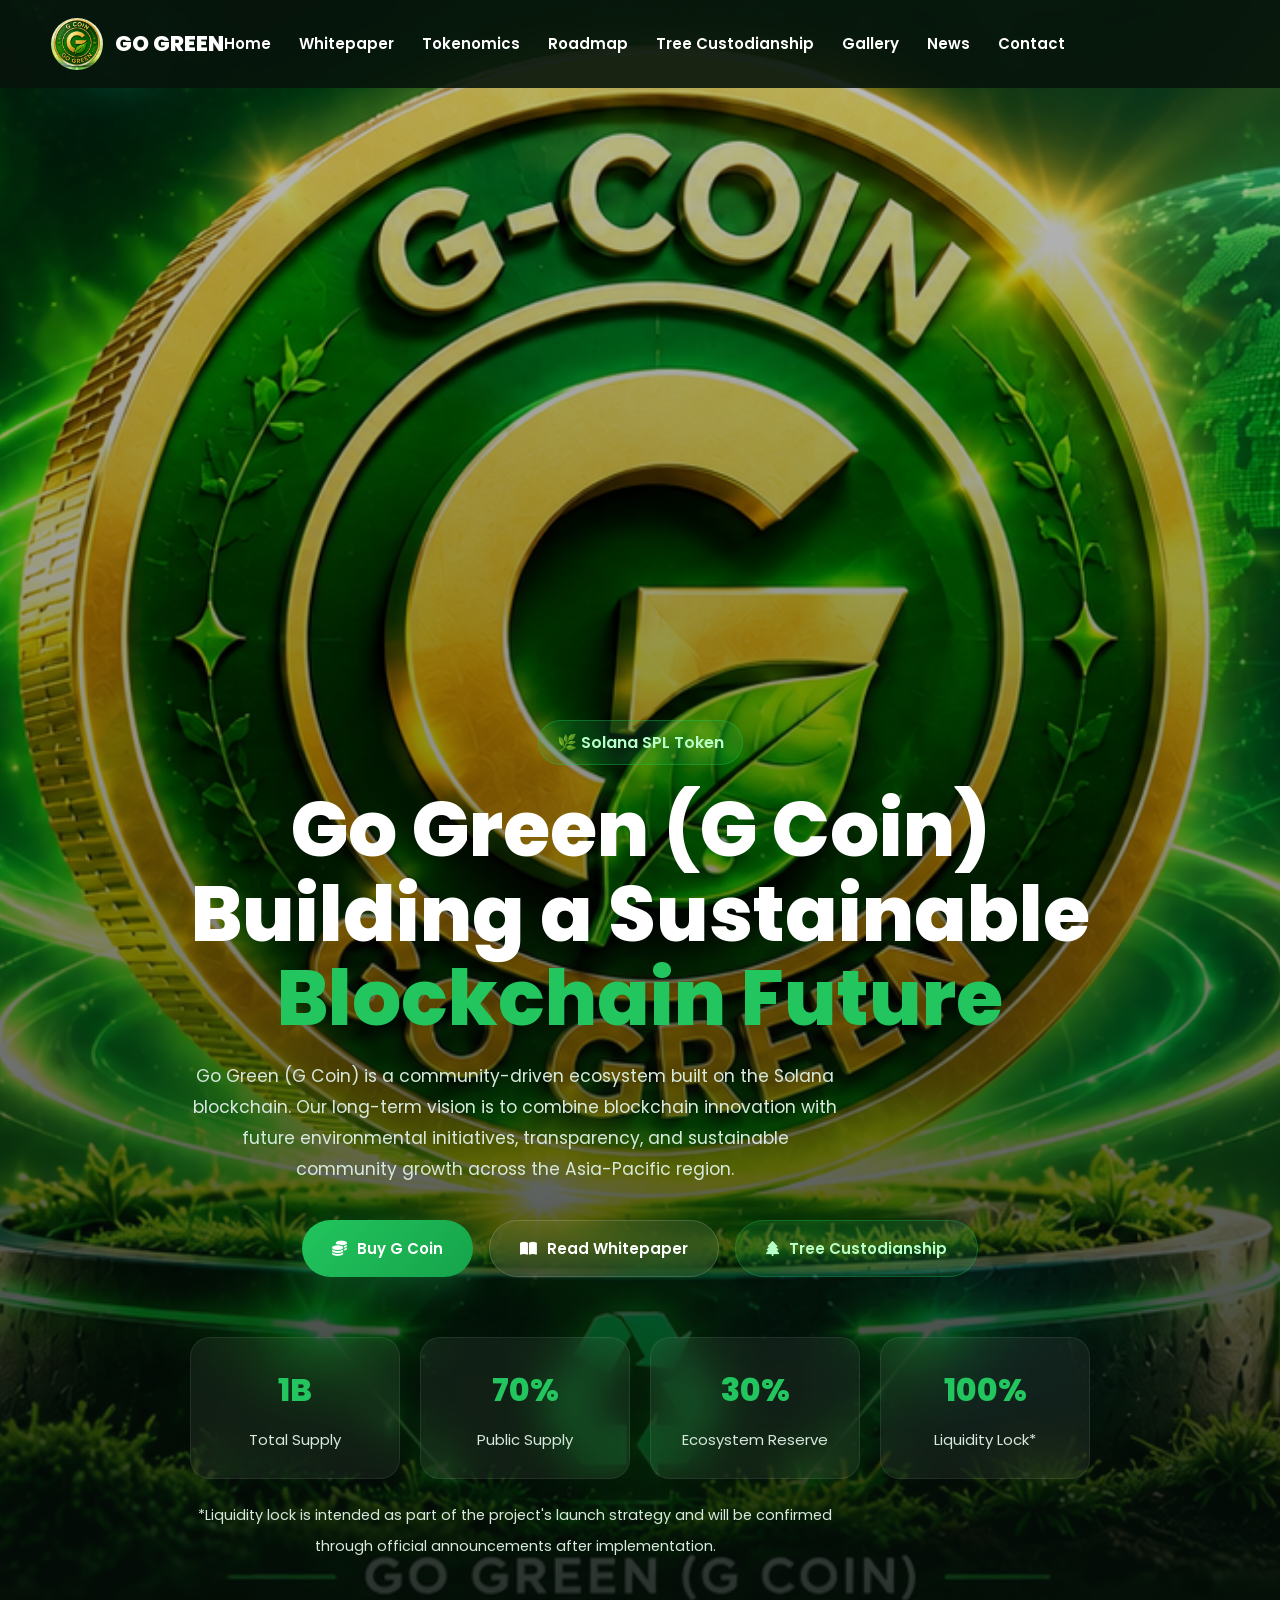
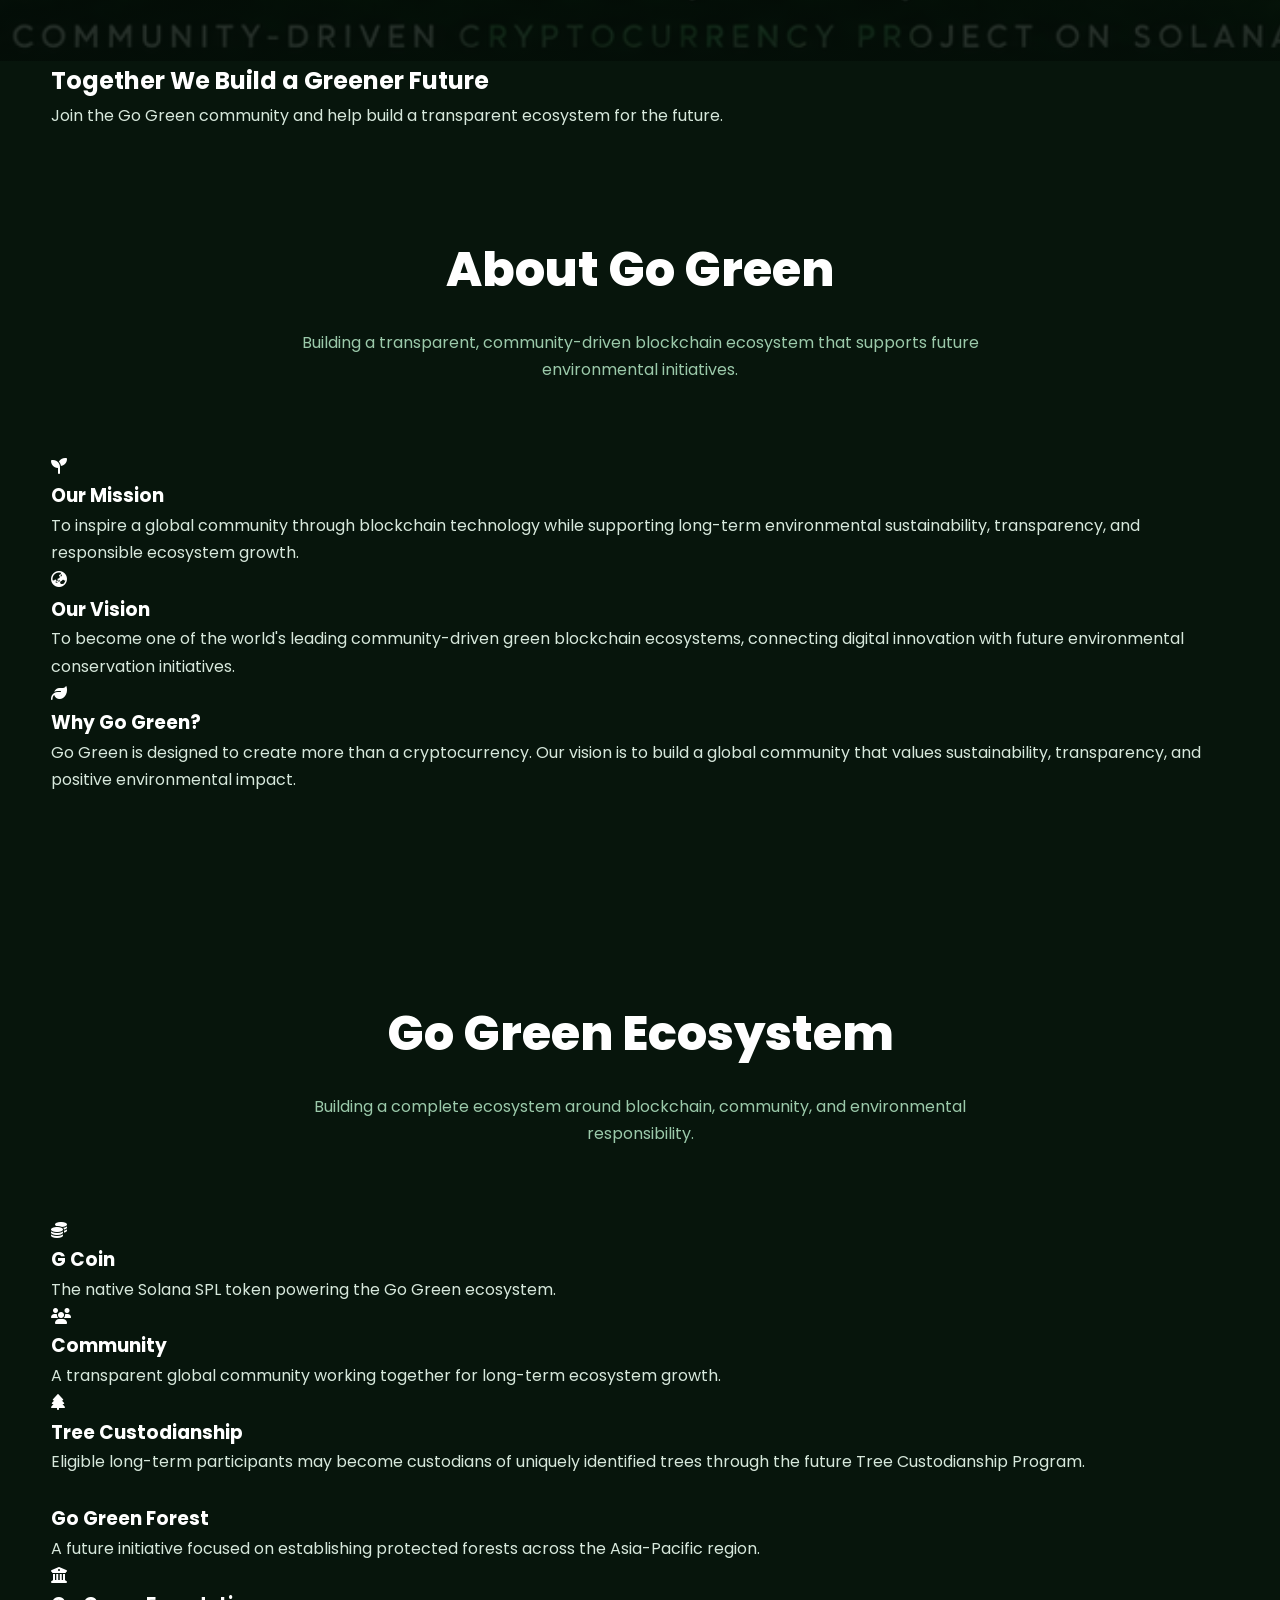
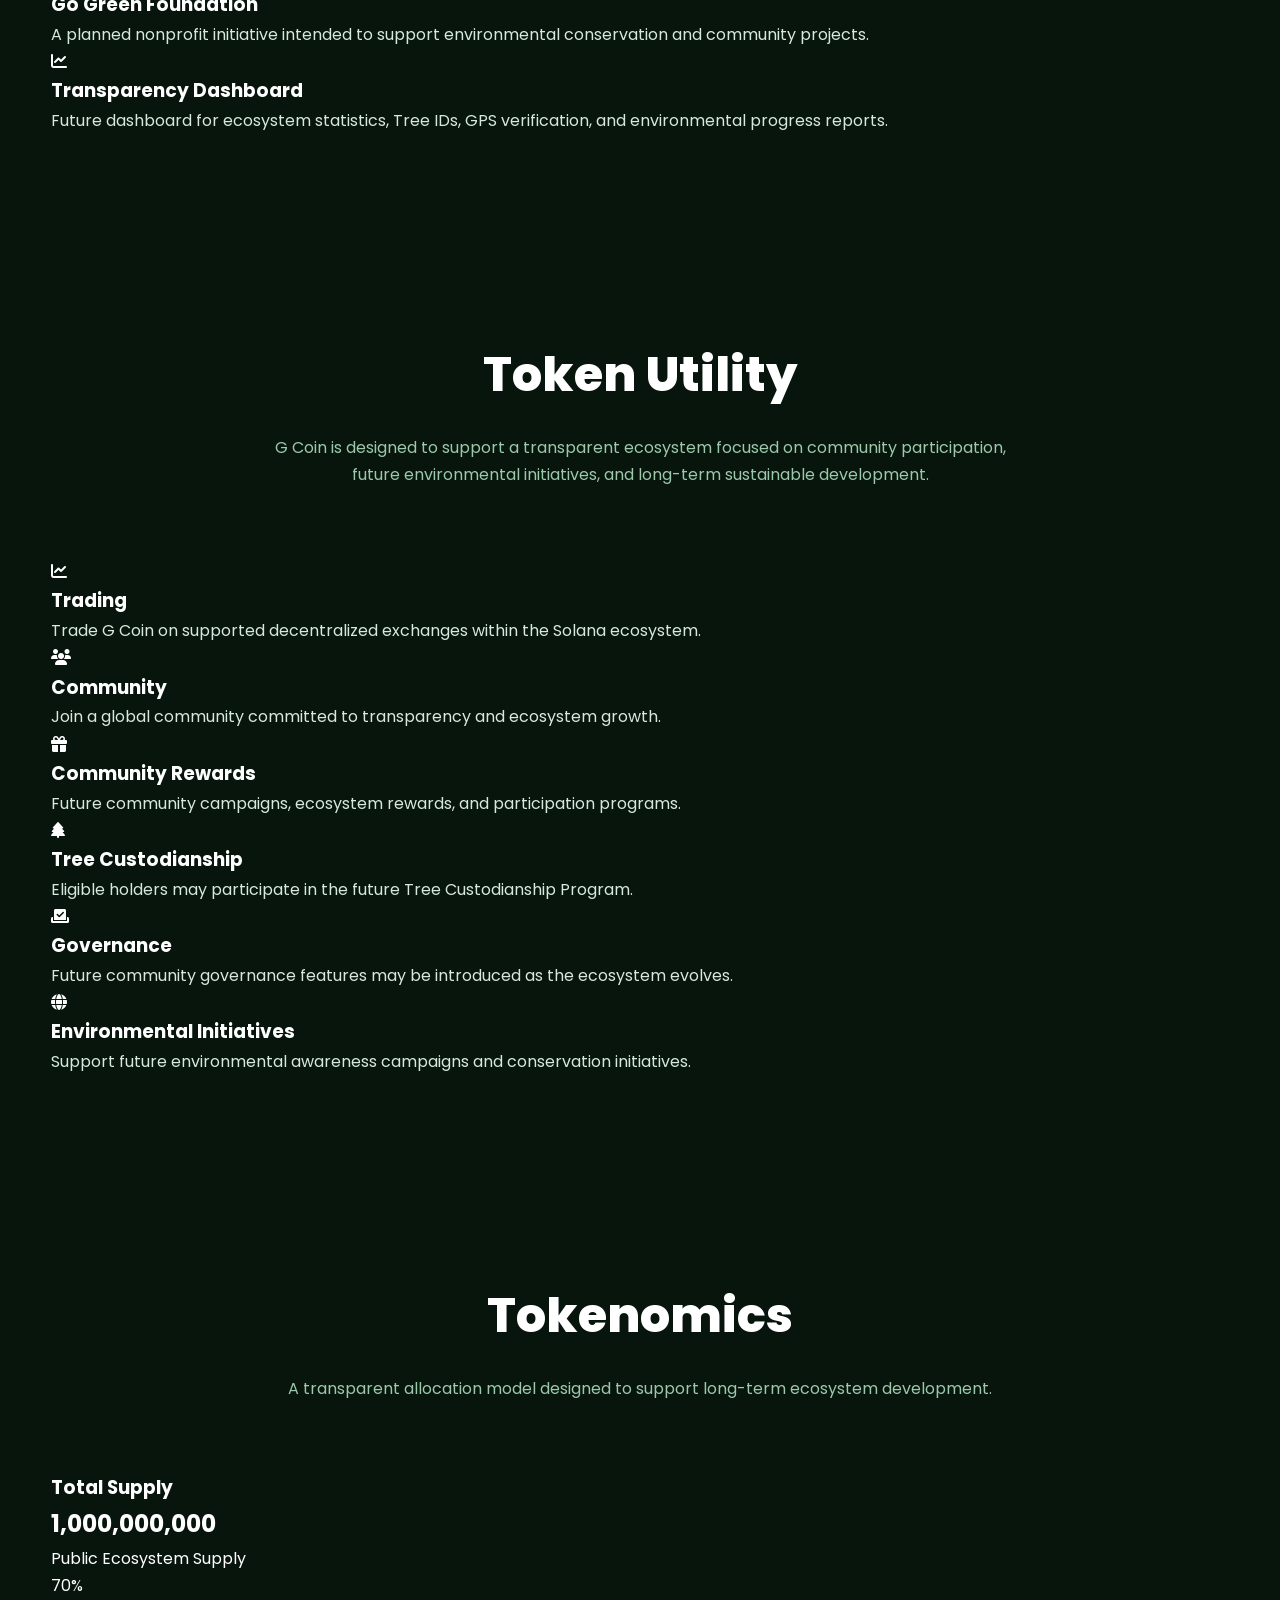
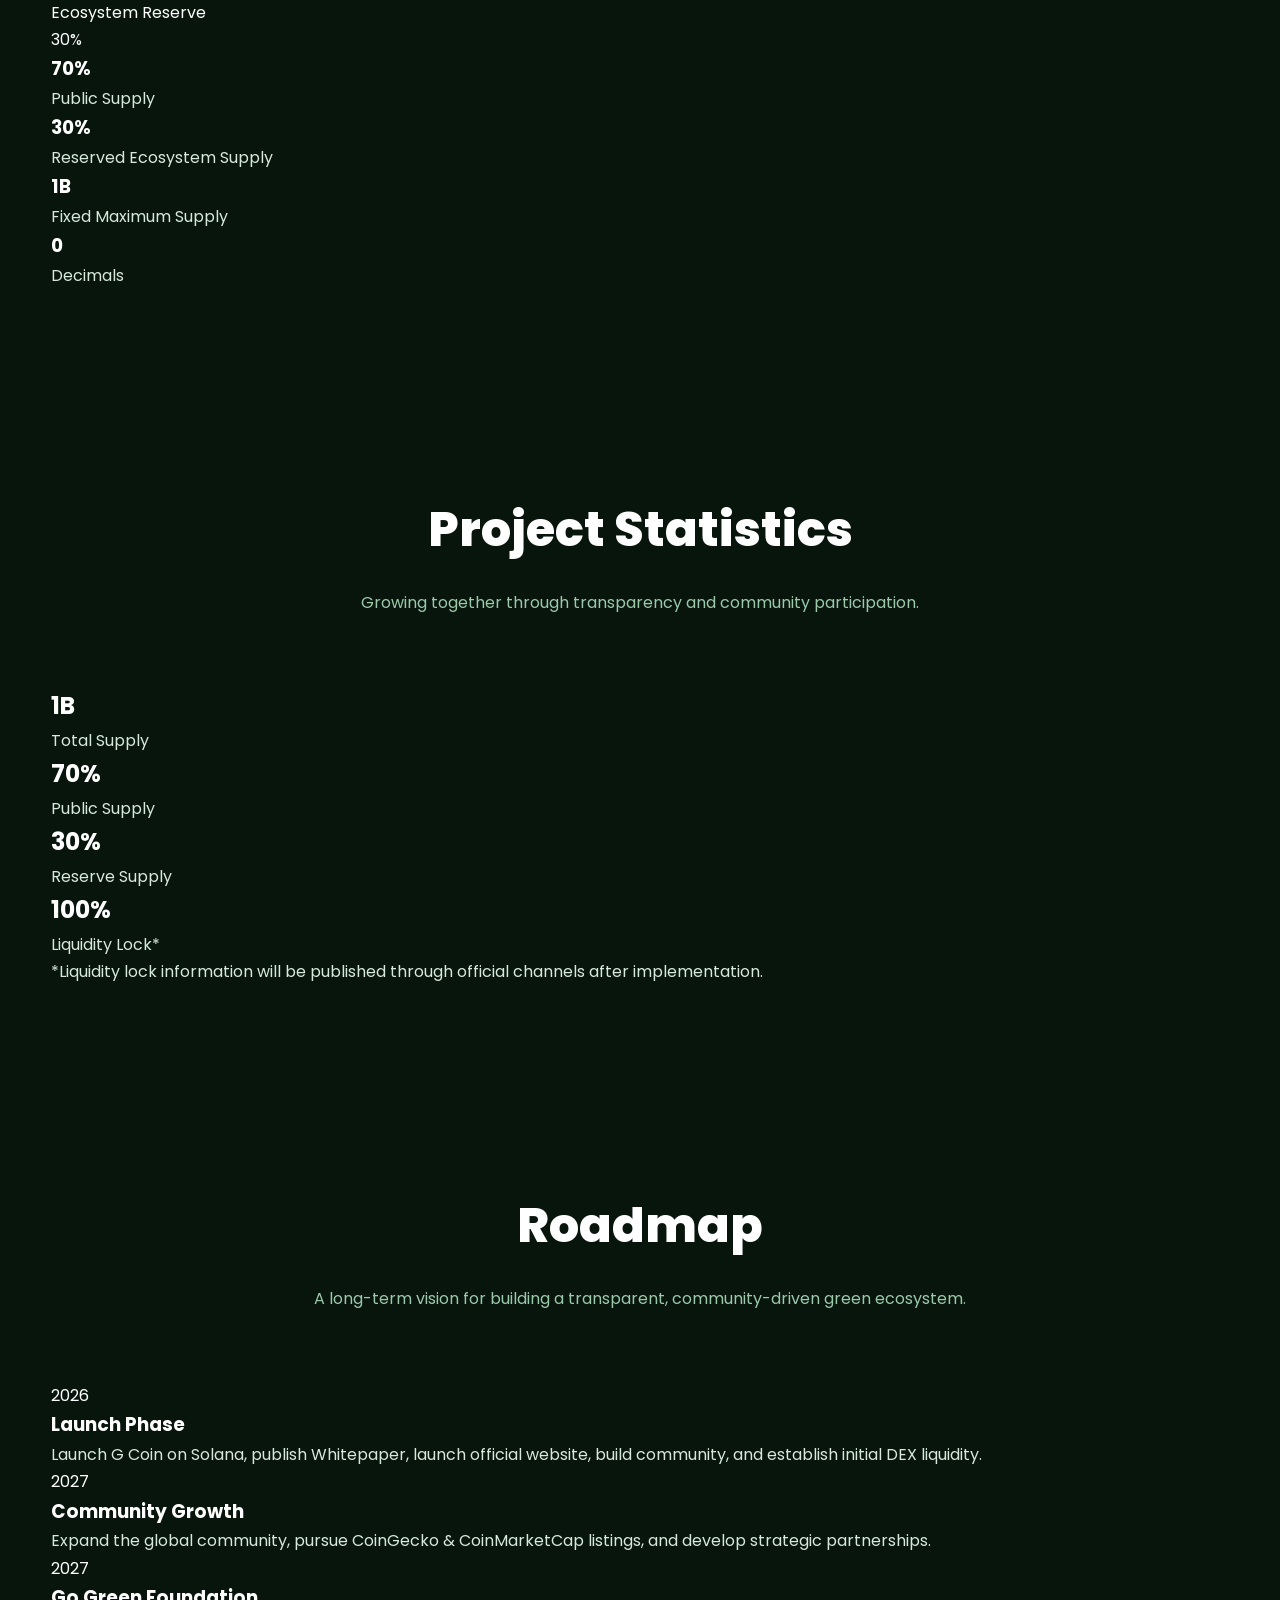
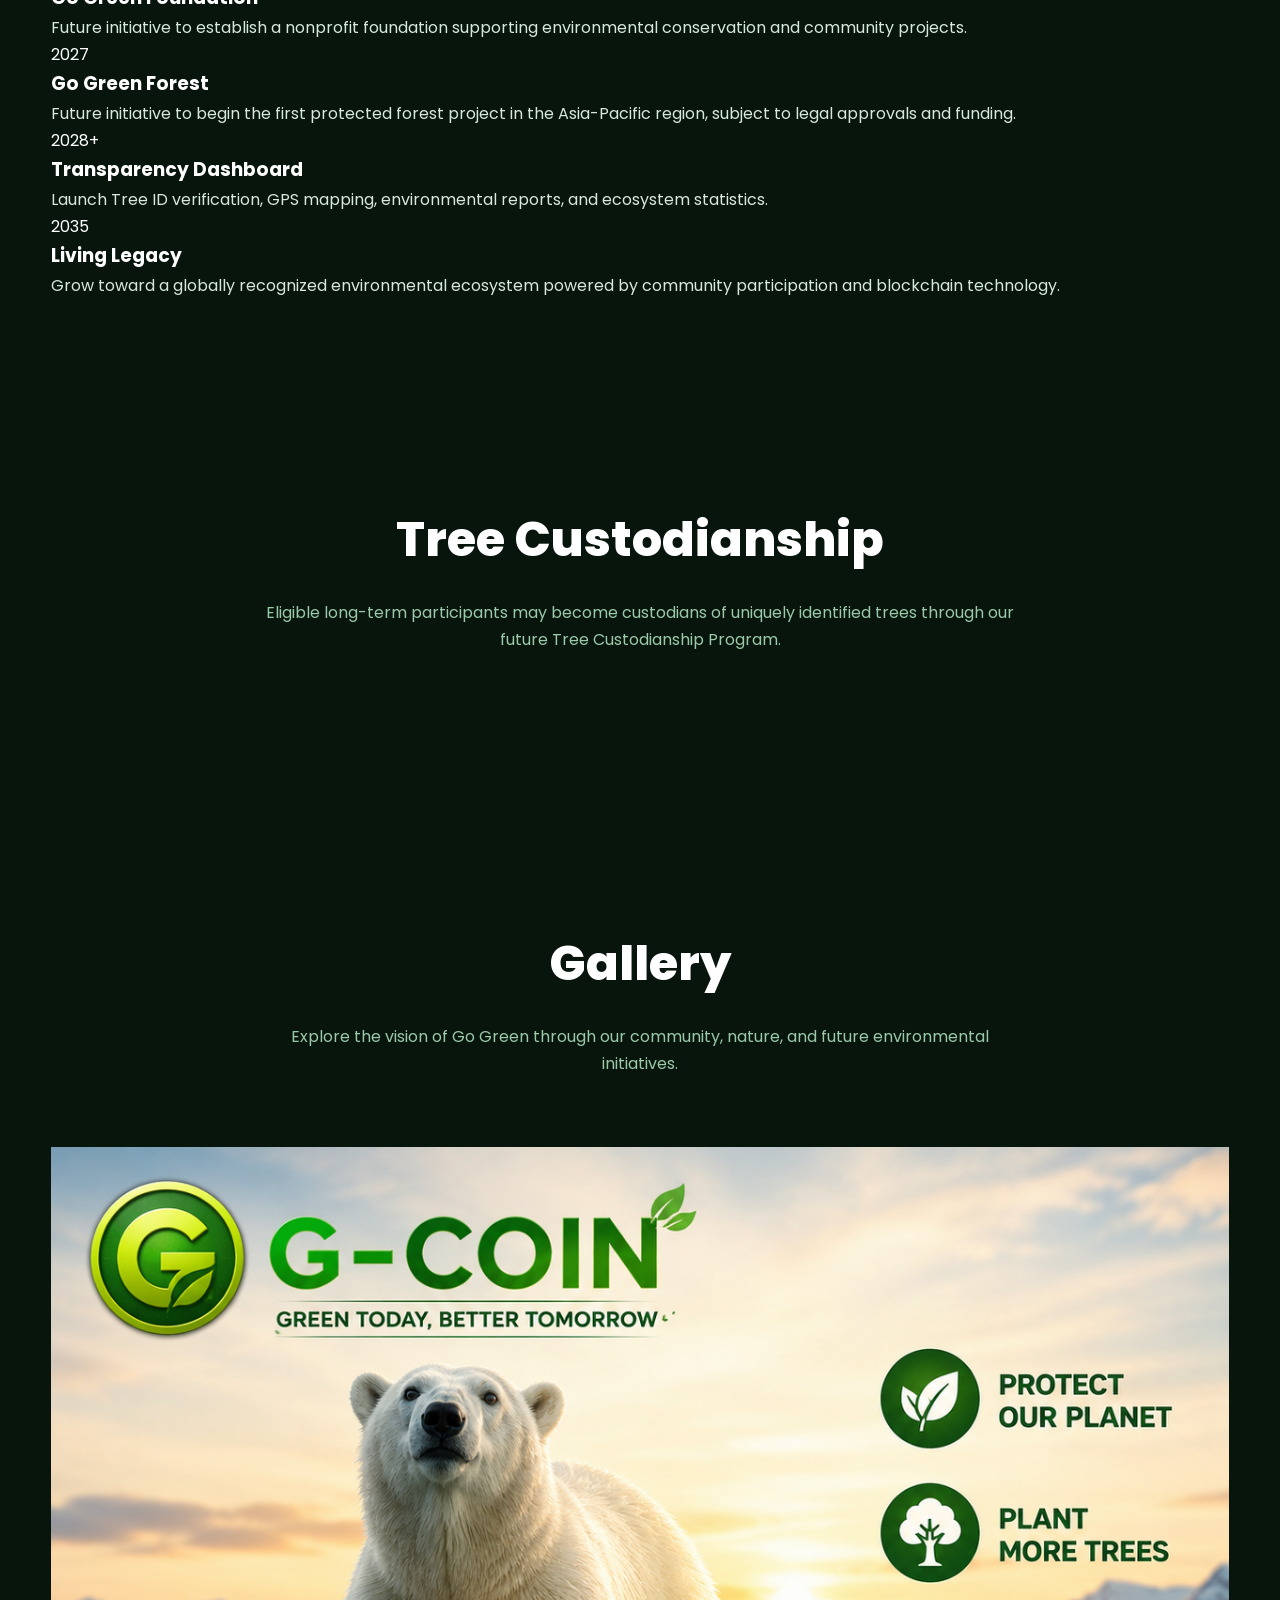
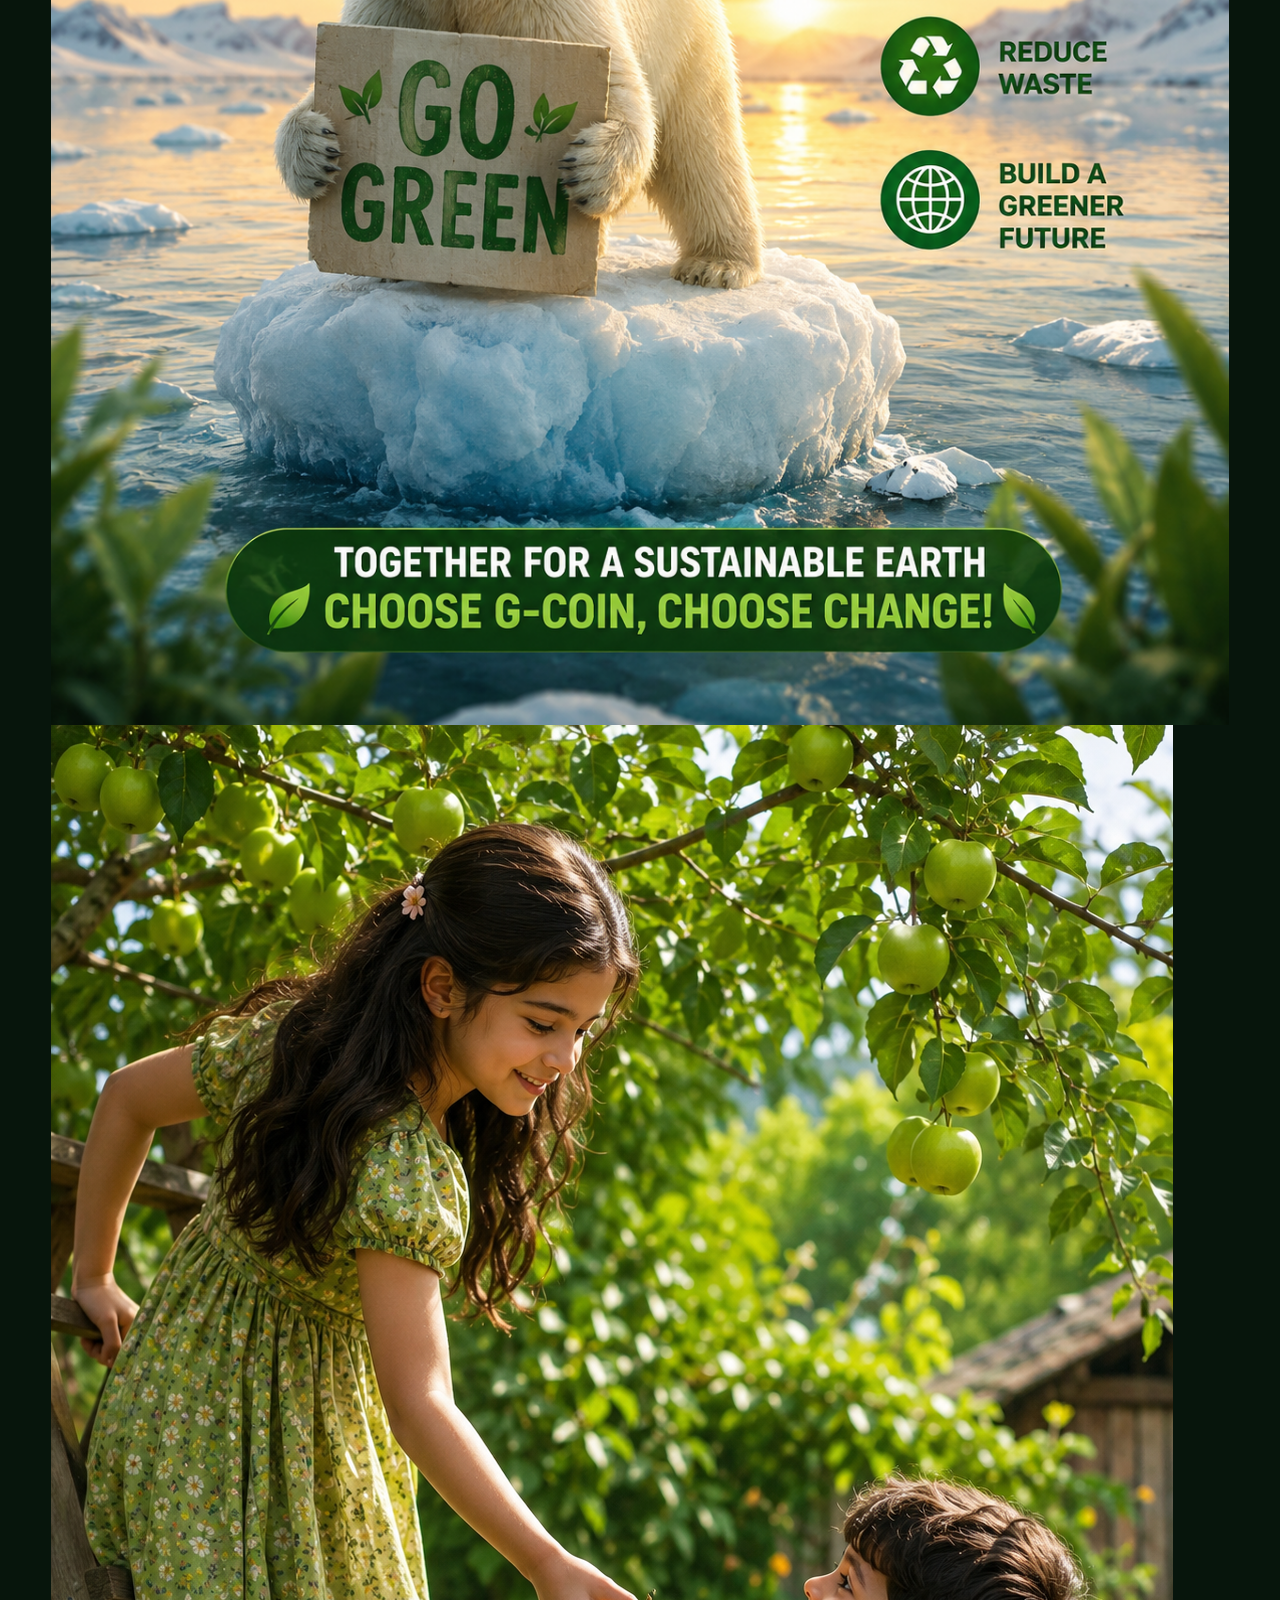
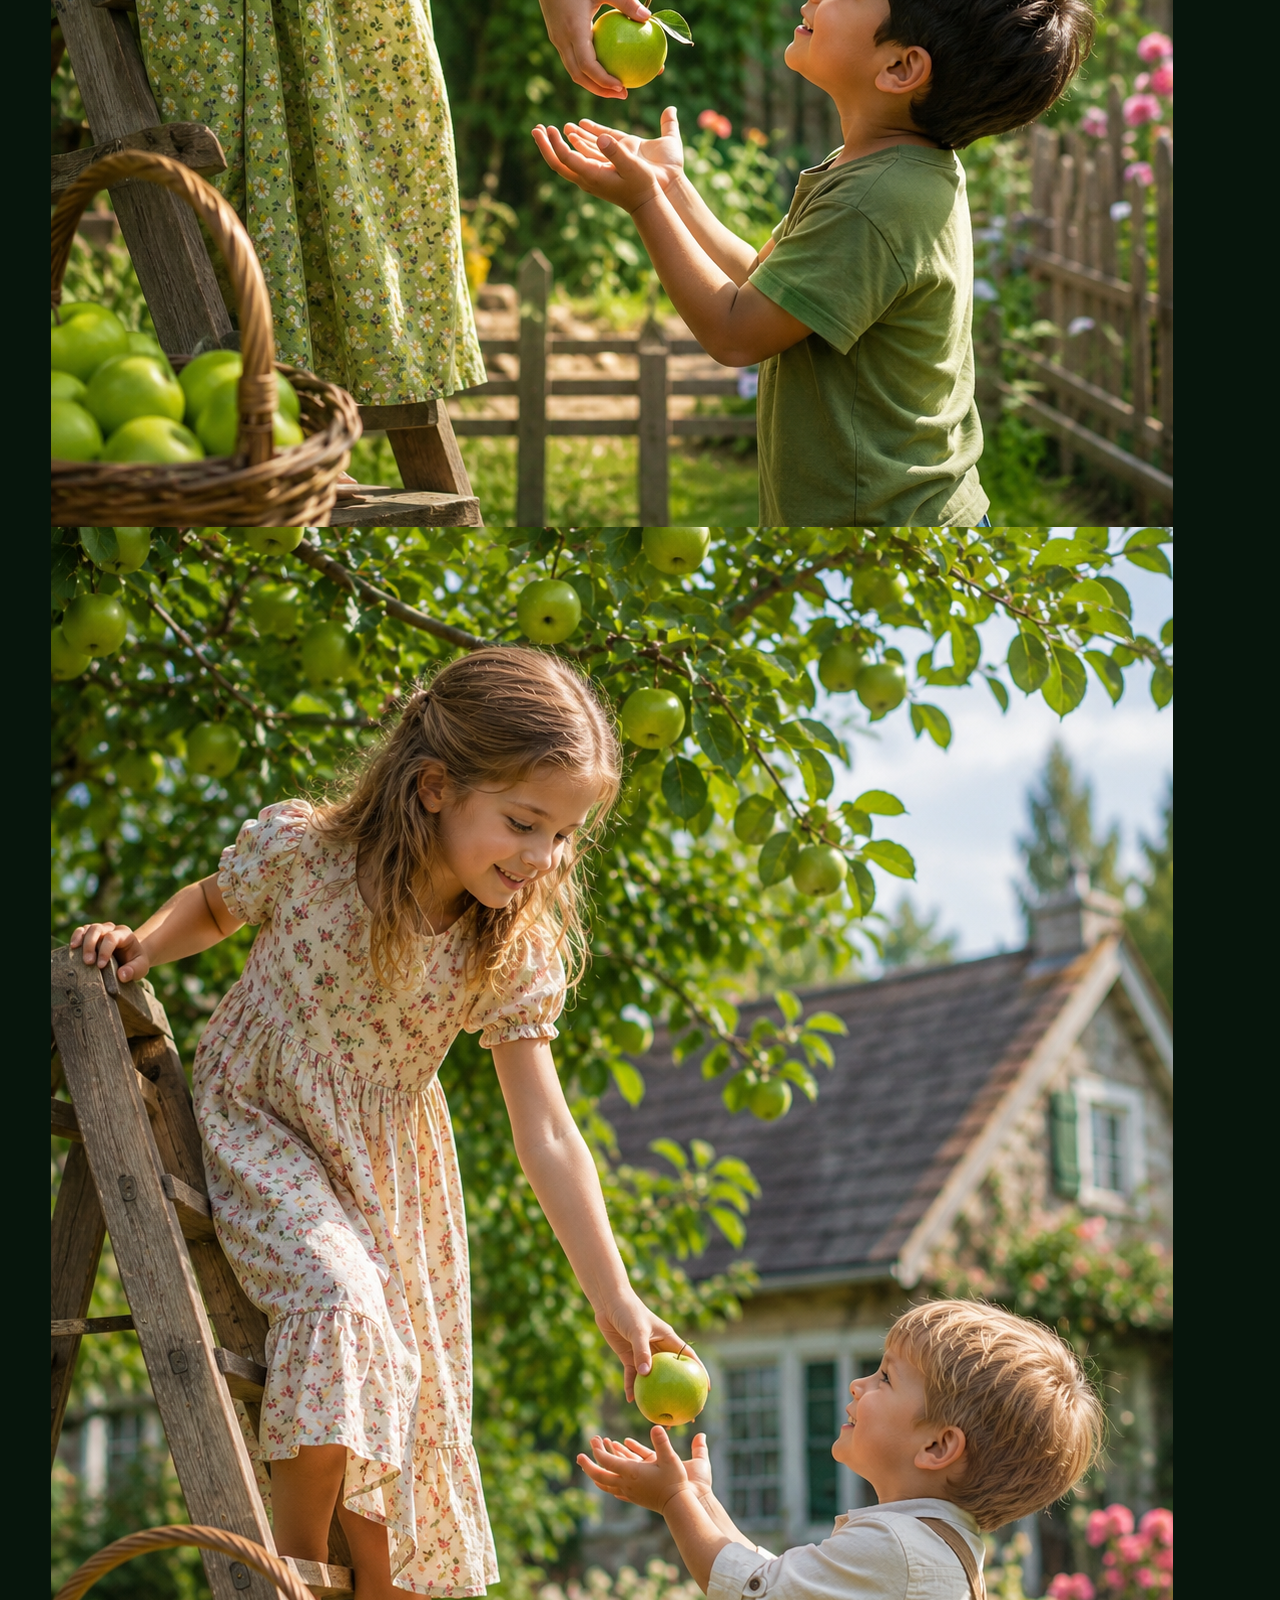
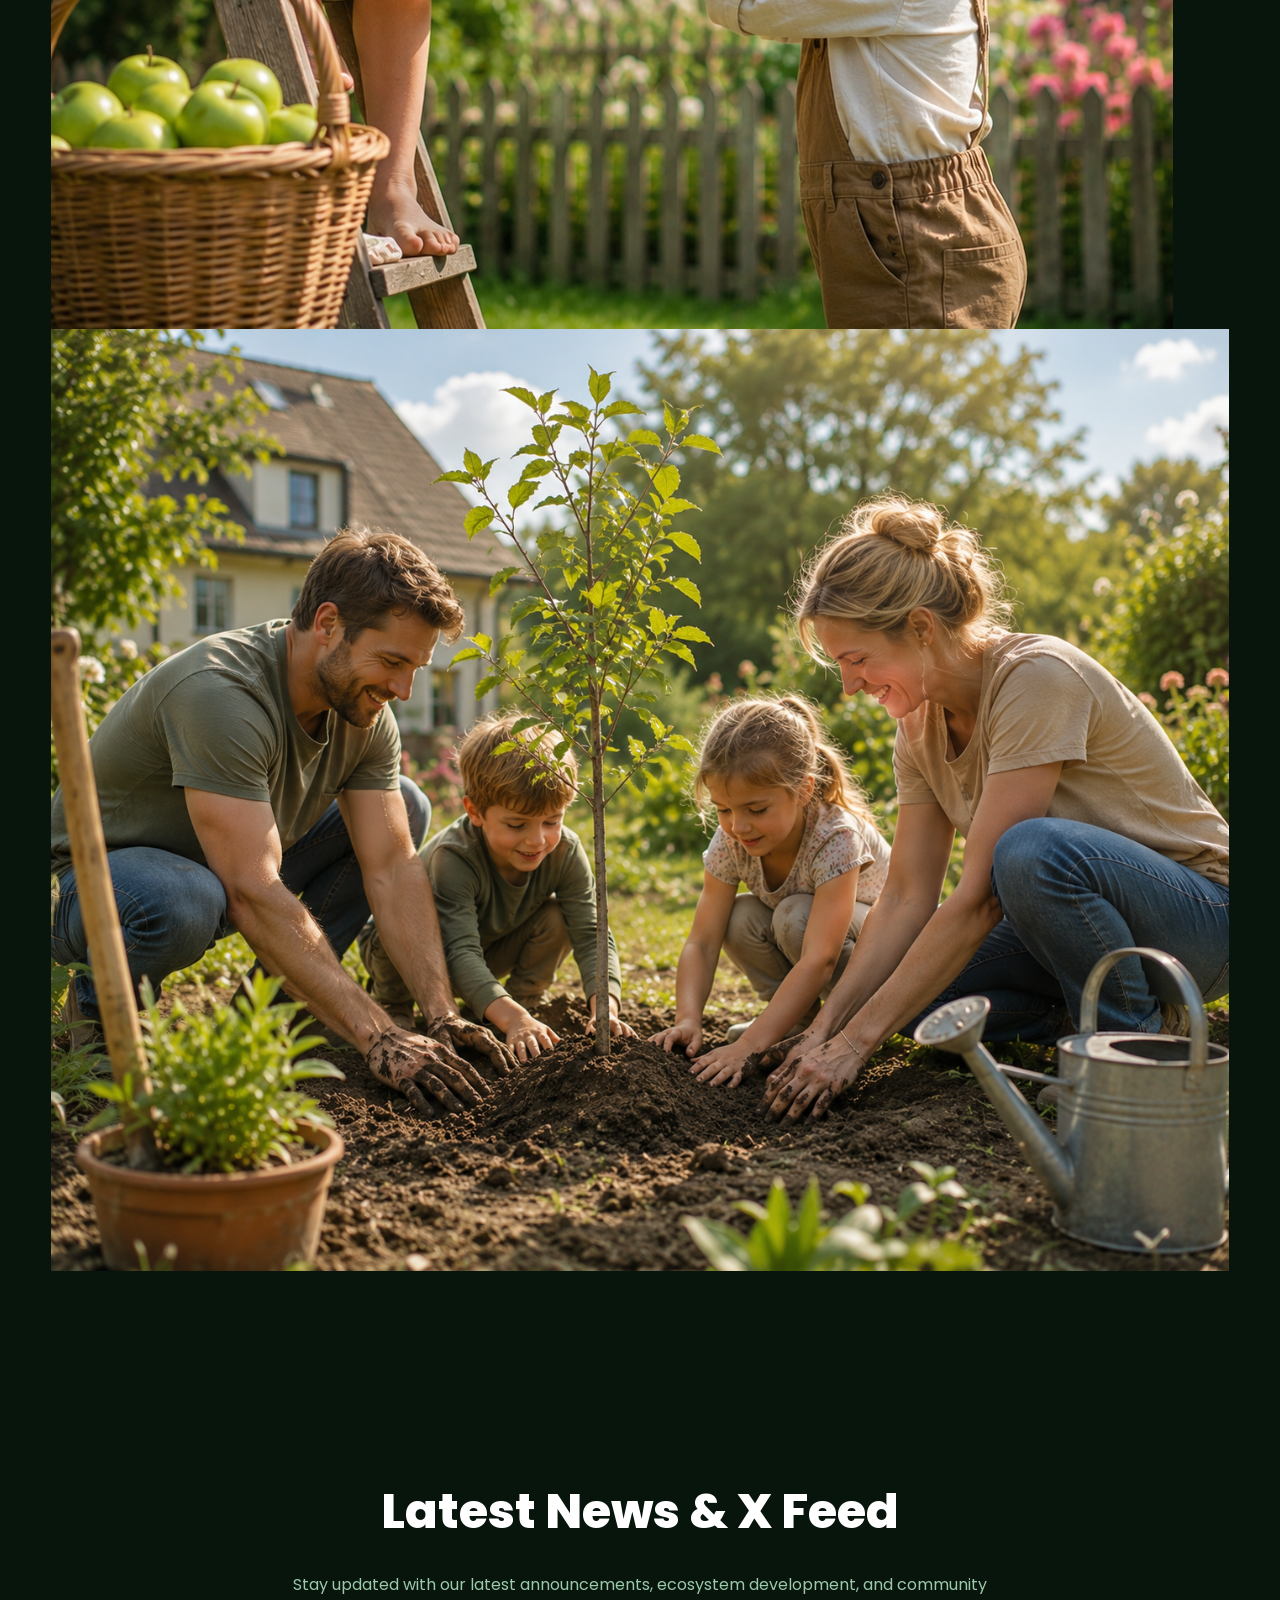
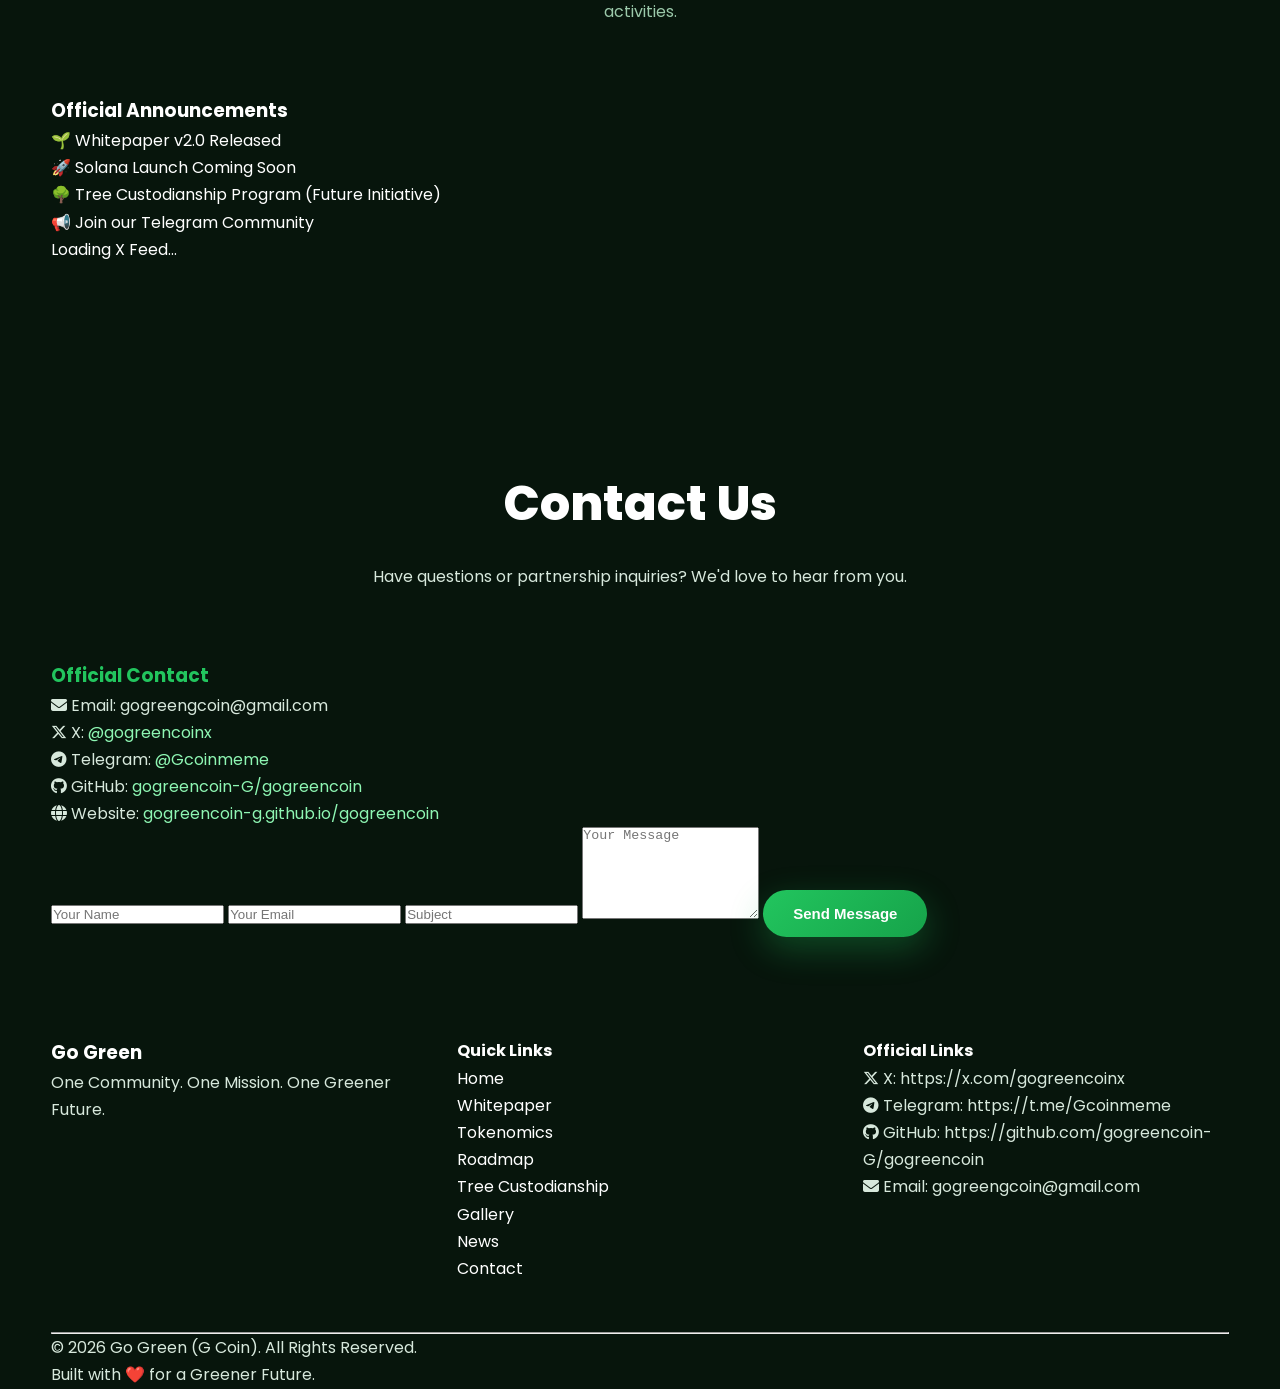
==== index.html @ a086b617 "Add hero section for Go Green community Added a new hero section promoting the Go Green community." ====
<!DOCTYPE html>
<html lang="en">

<head>

<meta charset="UTF-8">
<meta name="viewport" content="width=device-width, initial-scale=1.0">

<title>Go Green (G Coin) | One Community. One Mission. One Greener Future.</title>

<meta name="description" content="Go Green (G Coin) is a community-driven Solana ecosystem combining blockchain innovation with future environmental initiatives across the Asia-Pacific region.">

<meta name="keywords" content="Go Green,G Coin,Solana,SPL Token,Crypto,Meme Coin,Green Coin,Tree Custodianship,Blockchain,Environment">

<meta name="author" content="Go Green Team">

<meta property="og:title" content="Go Green (G Coin)">
<meta property="og:description" content="One Community. One Mission. One Greener Future.">
<meta property="og:type" content="website">

<link rel="stylesheet" href="style.css">

<link rel="preconnect" href="https://fonts.googleapis.com">

<link rel="preconnect" href="https://fonts.gstatic.com" crossorigin>

<link href="https://fonts.googleapis.com/css2?family=Poppins:wght@300;400;500;600;700;800&display=swap" rel="stylesheet">

<link rel="stylesheet"
href="https://cdnjs.cloudflare.com/ajax/libs/font-awesome/6.5.2/css/all.min.css">

</head>

<body>

<header>

<div class="container">

<nav>

<div class="logo">

<img src="logo-1.png" alt="Go Green Logo">

<span>GO GREEN</span>

</div>

<ul class="nav-links">

<li><a href="#home">Home</a></li>

<li><a href="whitepaper.html">Whitepaper</a></li>

<li><a href="#tokenomics">Tokenomics</a></li>

<li><a href="#roadmap">Roadmap</a></li>

<li><a href="#tree">Tree Custodianship</a></li>

<li><a href="#gallery">Gallery</a></li>

<li><a href="#news">News</a></li>



<li><a href="#contact">Contact</a></li>

</ul>

<div class="menu-btn">

<i class="fas fa-bars"></i>

</div>

</nav>

</div>
 

</header>
<!-- HERO SECTION START -->

<section class="hero" id="home">
<div class="hero-banner">
 <img src="banner.jpg.png" alt="Go Green Banner">   
</div>
<div class="hero-content">

<div class="hero-text">

<span class="badge">
🌿 Solana SPL Token
</span>

<h1>
Go Green (G Coin)<br>
Building a Sustainable<br>
<span>Blockchain Future</span>
</h1>

<p>

Go Green (G Coin) is a community-driven ecosystem built on the Solana blockchain.

Our long-term vision is to combine blockchain innovation with future environmental initiatives, transparency, and sustainable community growth across the Asia-Pacific region.

</p>

<div class="hero-buttons">

<a href="#" class="btn btn-primary">

<i class="fas fa-coins"></i>

Buy G Coin

</a>

<a href="whitepaper.html" class="btn btn-secondary">

<i class="fas fa-book-open"></i>

Read Whitepaper

</a>

<a href="#tree" class="btn btn-tree">

<i class="fas fa-tree"></i>

Tree Custodianship

</a>

</div>

<div class="hero-stats">

<div class="stat-box">

<h3>1B</h3>

<p>Total Supply</p>

</div>

<div class="stat-box">

<h3>70%</h3>

<p>Public Supply</p>

</div>

<div class="stat-box">

<h3>30%</h3>

<p>Ecosystem Reserve</p>

</div>

<div class="stat-box">

<h3>100%</h3>

<p>Liquidity Lock*</p>

</div>

</div>

<p class="hero-note">

<small>

*Liquidity lock is intended as part of the project's launch strategy and will be confirmed through official announcements after implementation.

</small>

</p>

</div>



</div>

</section>
<section class="hero-bottom">

    <div class="container">

        <h2>Together We Build a Greener Future</h2>

        <p>
            Join the Go Green community and help build a transparent ecosystem for the future.
        </p>

    </div>

</section>
<!-- HERO SECTION END -->
 <!-- ========================= -->
<!-- ABOUT GO GREEN SECTION -->
<!-- ========================= -->

<section class="about section" id="about">

<div class="container">

<div class="section-title">

<h2>About Go Green</h2>

<p>
Building a transparent, community-driven blockchain ecosystem that supports future environmental initiatives.
</p>

</div>

<div class="about-grid">

<div class="about-card">

<div class="icon">
<i class="fas fa-seedling"></i>
</div>

<h3>Our Mission</h3>

<p>

To inspire a global community through blockchain technology while supporting long-term environmental sustainability, transparency, and responsible ecosystem growth.

</p>

</div>

<div class="about-card">

<div class="icon">
<i class="fas fa-earth-asia"></i>
</div>

<h3>Our Vision</h3>

<p>

To become one of the world's leading community-driven green blockchain ecosystems, connecting digital innovation with future environmental conservation initiatives.

</p>

</div>

<div class="about-card">

<div class="icon">
<i class="fas fa-leaf"></i>
</div>

<h3>Why Go Green?</h3>

<p>

Go Green is designed to create more than a cryptocurrency. Our vision is to build a global community that values sustainability, transparency, and positive environmental impact.

</p>

</div>

</div>

</div>

</section>

<!-- ========================= -->
<!-- GO GREEN ECOSYSTEM -->
<!-- ========================= -->

<section class="ecosystem section">

<div class="container">

<div class="section-title">

<h2>Go Green Ecosystem</h2>

<p>

Building a complete ecosystem around blockchain, community, and environmental responsibility.

</p>

</div>

<div class="eco-grid">

<div class="eco-card">

<i class="fas fa-coins"></i>

<h3>G Coin</h3>

<p>

The native Solana SPL token powering the Go Green ecosystem.

</p>

</div>

<div class="eco-card">

<i class="fas fa-users"></i>

<h3>Community</h3>

<p>

A transparent global community working together for long-term ecosystem growth.

</p>

</div>

<div class="eco-card">

<i class="fas fa-tree"></i>

<h3>Tree Custodianship</h3>

<p>

Eligible long-term participants may become custodians of uniquely identified trees through the future Tree Custodianship Program.

</p>

</div>

<div class="eco-card">

<i class="fas fa-forest"></i>

<h3>Go Green Forest</h3>

<p>

A future initiative focused on establishing protected forests across the Asia-Pacific region.

</p>

</div>

<div class="eco-card">

<i class="fas fa-building-columns"></i>

<h3>Go Green Foundation</h3>

<p>

A planned nonprofit initiative intended to support environmental conservation and community projects.

</p>

</div>

<div class="eco-card">

<i class="fas fa-chart-line"></i>

<h3>Transparency Dashboard</h3>

<p>

Future dashboard for ecosystem statistics, Tree IDs, GPS verification, and environmental progress reports.

</p>

</div>

</div>

</div>

</section>
<!-- ======================================== -->
<!-- TOKEN UTILITY SECTION -->
<!-- ======================================== -->

<section class="token-utility section" id="utility">

<div class="container">

<div class="section-title">

<h2>Token Utility</h2>

<p>

G Coin is designed to support a transparent ecosystem focused on community participation, future environmental initiatives, and long-term sustainable development.

</p>

</div>

<div class="utility-grid">

<div class="utility-card">

<i class="fas fa-chart-line"></i>

<h3>Trading</h3>

<p>

Trade G Coin on supported decentralized exchanges within the Solana ecosystem.

</p>

</div>

<div class="utility-card">

<i class="fas fa-users"></i>

<h3>Community</h3>

<p>

Join a global community committed to transparency and ecosystem growth.

</p>

</div>

<div class="utility-card">

<i class="fas fa-gift"></i>

<h3>Community Rewards</h3>

<p>

Future community campaigns, ecosystem rewards, and participation programs.

</p>

</div>

<div class="utility-card">

<i class="fas fa-tree"></i>

<h3>Tree Custodianship</h3>

<p>

Eligible holders may participate in the future Tree Custodianship Program.

</p>

</div>

<div class="utility-card">

<i class="fas fa-vote-yea"></i>

<h3>Governance</h3>

<p>

Future community governance features may be introduced as the ecosystem evolves.

</p>

</div>

<div class="utility-card">

<i class="fas fa-globe"></i>

<h3>Environmental Initiatives</h3>

<p>

Support future environmental awareness campaigns and conservation initiatives.

</p>

</div>

</div>

</div>

</section>

<!-- ======================================== -->
<!-- TOKENOMICS PREVIEW -->
<!-- ======================================== -->

<section class="tokenomics section" id="tokenomics">

<div class="container">

<div class="section-title">

<h2>Tokenomics</h2>

<p>

A transparent allocation model designed to support long-term ecosystem development.

</p>

</div>

<div class="tokenomics-grid">

<div class="tokenomics-left">

<h3>Total Supply</h3>

<h1>1,000,000,000</h1>

<div class="supply-bars">

<div class="bar">

<span>Public Ecosystem Supply</span>

<div class="progress">

<div class="progress-fill public">
70%
</div>

</div>

</div>

<div class="bar">

<span>Ecosystem Reserve</span>

<div class="progress">

<div class="progress-fill reserve">
30%
</div>

</div>

</div>

</div>

</div>

<div class="tokenomics-right">

<div class="token-card">

<h3>70%</h3>

<p>

Public Supply

</p>

</div>

<div class="token-card">

<h3>30%</h3>

<p>

Reserved Ecosystem Supply

</p>

</div>

<div class="token-card">

<h3>1B</h3>

<p>

Fixed Maximum Supply

</p>

</div>

<div class="token-card">

<h3>0</h3>

<p>

Decimals

</p>

</div>

</div>

</div>

</div>

</section>

<!-- ======================================== -->
<!-- LIVE PROJECT STATS -->
<!-- ======================================== -->

<section class="stats section">

<div class="container">

<div class="section-title">

<h2>Project Statistics</h2>

<p>

Growing together through transparency and community participation.

</p>

</div>

<div class="stats-grid">

<div class="stat-item">

<h2>1B</h2>

<p>Total Supply</p>

</div>

<div class="stat-item">

<h2>70%</h2>

<p>Public Supply</p>

</div>

<div class="stat-item">

<h2>30%</h2>

<p>Reserve Supply</p>

</div>

<div class="stat-item">

<h2>100%</h2>

<p>Liquidity Lock*</p>

</div>

</div>

<p class="center-note">

*Liquidity lock information will be published through official channels after implementation.

</p>

</div>

</section>
<!-- ======================================== -->
<!-- ROADMAP SECTION -->
<!-- ======================================== -->

<section class="roadmap section" id="roadmap">

<div class="container">

<div class="section-title">

<h2>Roadmap</h2>

<p>

A long-term vision for building a transparent, community-driven green ecosystem.

</p>

</div>

<div class="timeline">

<div class="timeline-item">

<div class="timeline-year">2026</div>

<div class="timeline-content">

<h3>Launch Phase</h3>

<p>

Launch G Coin on Solana, publish Whitepaper, launch official website, build community, and establish initial DEX liquidity.

</p>

</div>

</div>

<div class="timeline-item">

<div class="timeline-year">2027</div>

<div class="timeline-content">

<h3>Community Growth</h3>

<p>

Expand the global community, pursue CoinGecko & CoinMarketCap listings, and develop strategic partnerships.

</p>

</div>

</div>

<div class="timeline-item">

<div class="timeline-year">2027</div>

<div class="timeline-content">

<h3>Go Green Foundation</h3>

<p>

Future initiative to establish a nonprofit foundation supporting environmental conservation and community projects.

</p>

</div>

</div>

<div class="timeline-item">

<div class="timeline-year">2027</div>

<div class="timeline-content">

<h3>Go Green Forest</h3>

<p>

Future initiative to begin the first protected forest project in the Asia-Pacific region, subject to legal approvals and funding.

</p>

</div>

</div>

<div class="timeline-item">

<div class="timeline-year">2028+</div>

<div class="timeline-content">

<h3>Transparency Dashboard</h3>

<p>

Launch Tree ID verification, GPS mapping, environmental reports, and ecosystem statistics.

</p>

</div>

</div>

<div class="timeline-item">

<div class="timeline-year">2035</div>

<div class="timeline-content">
 

<h3>Living Legacy</h3>

<p>

Grow toward a globally recognized environmental ecosystem powered by community participation and blockchain technology.

</p>

</div>

</div>

</div>

</div>

</section>

<!-- ======================================== -->
<!-- TREE CUSTODIANSHIP -->
<!-- ======================================== -->

<section class="tree section" id="tree">

    <div class="container">

        <div class="section-title">

            <h2>Tree Custodianship</h2>

            <p>
                Eligible long-term participants may become custodians of uniquely identified trees through our future Tree Custodianship Program.
            </p>

        </div>

    </div>

</section>
 <!-- ======================================== -->
<!-- GALLERY SECTION -->
<!-- ======================================== -->

<section class="gallery section" id="gallery">

<div class="container">

<div class="section-title">

<h2>Gallery</h2>

<p>

Explore the vision of Go Green through our community, nature, and future environmental initiatives.

</p>

</div>
<div class="gallery-grid">

    <div class="gallery-item">
        <img src="gallery1.jpg.png" alt="Go Green Gallery 1">
    </div>

    <div class="gallery-item">
        <img src="gallery2.jpg.png" alt="Go Green Gallery 2">
    </div>

    <div class="gallery-item">
        <img src="gallery3.jpg.png" alt="Go Green Gallery 3">
    </div>

    <div class="gallery-item">
        <img src="gallery4.jpg.png" alt="Go Green Gallery 4">
    </div>

</div>

    
</section>

<!-- ======================================== -->
<!-- NEWS / X FEED -->
<!-- ======================================== -->

<section class="news section" id="news">

<div class="container">

<div class="section-title">

<h2>Latest News & X Feed</h2>

<p>

Stay updated with our latest announcements, ecosystem development, and community activities.

</p>

</div>

<div class="news-wrapper">

<div class="news-card">

<h3>Official Announcements</h3>

<ul>

<li>🌱 Whitepaper v2.0 Released</li>

<li>🚀 Solana Launch Coming Soon</li>

<li>🌳 Tree Custodianship Program (Future Initiative)</li>

<li>📢 Join our Telegram Community</li>

</ul>

</div>

<div class="x-feed">

<a class="twitter-timeline"
data-height="600"
data-theme="dark"
href="https://x.com/gogreencoinx">

Loading X Feed...

</a>

</div>

</div>

</section>
 <!-- ======================================== -->
<!-- CONTACT SECTION -->
<!-- ======================================== -->

<section class="contact section" id="contact">

<div class="container">

<div class="section-title">

<h2>Contact Us</h2>

<p>

Have questions or partnership inquiries? We'd love to hear from you.

</p>

</div>

<div class="contact-wrapper">

<div class="contact-info">

<h3>Official Contact</h3>


<p><i class="fas fa-envelope"></i> Email: gogreengcoin@gmail.com</p>
<p>
  <i class="fab fa-x-twitter"></i>
  X:
  <a href="https://x.com/gogreencoinx" target="_blank">@gogreencoinx</a>
<p>
  <i class="fab fa-telegram"></i>
  Telegram:
  <a href="https://t.me/Gcoinmeme" target="_blank">@Gcoinmeme</a>
</p>
<p>
  <i class="fab fa-github"></i>
  GitHub:
  <a href="https://github.com/gogreencoin-G/gogreencoin" target="_blank">
    gogreencoin-G/gogreencoin
  </a>
</p>

<p>
  <i class="fas fa-globe"></i>
  Website:
  <a href="https://gogreencoin-g.github.io/gogreencoin/" target="_blank">
    gogreencoin-g.github.io/gogreencoin
  </a>
</p>
</div>

<div class="contact-form">

<form>

<input type="text" placeholder="Your Name" required>

<input type="email" placeholder="Your Email" required>

<input type="text" placeholder="Subject">

<textarea rows="6" placeholder="Your Message"></textarea>

<button type="submit" class="btn btn-primary">

Send Message

</button>

</form>

</div>

</div>

</div>

</section>

<!-- ======================================== -->
<!-- FOOTER -->
<!-- ======================================== -->

<footer>

    <div class="container">

        <div class="footer-grid">

            <div>
                <h3>Go Green</h3>
                <p>
                    One Community. One Mission. One Greener Future.
                </p>
            </div>

            <div>
                <h4>Quick Links</h4>
                <ul>
                    <li><a href="#home">Home</a></li>
                    <li><a href="whitepaper.html">Whitepaper</a></li>
                    <li><a href="#tokenomics">Tokenomics</a></li>
                    <li><a href="#roadmap">Roadmap</a></li>
                    <li><a href="#tree">Tree Custodianship</a></li>
                    <li><a href="#gallery">Gallery</a></li>
                    <li><a href="#news">News</a></li>
                    
                    <li><a href="#contact">Contact</a></li>
                </ul>
            </div>

            <div>
                <h4>Official Links</h4>

                <p><i class="fab fa-x-twitter"></i> X: https://x.com/gogreencoinx</p>

                <p><i class="fab fa-telegram"></i> Telegram: https://t.me/Gcoinmeme</p>

                <p><i class="fab fa-github"></i> GitHub: https://github.com/gogreencoin-G/gogreencoin</p>
                <p><i class="fas fa-envelope"></i> Email: gogreengcoin@gmail.com</p>
            </div>

        </div>

        <hr>

        <p class="copyright">
            © 2026 Go Green (G Coin). All Rights Reserved.
            <br>
            Built with ❤️ for a Greener Future.
        </p>

    </div>

</footer>

<script async src="https://platform.twitter.com/widgets.js"></script>

<script src="script.js"></script>

</body>
</html>
---- style.css ----
/* ==========================================================
   GO GREEN (G Coin)
   Premium Responsive Style v4.0
   PART 1
   Root • Reset • Typography • Container
   Buttons • Header • Navigation
========================================================== */

/* Google Font */
@import url('https://fonts.googleapis.com/css2?family=Poppins:wght@300;400;500;600;700;800&display=swap');

/* ==========================================================
   ROOT
========================================================== */

:root{

    --primary:#22c55e;
    --primary-dark:#16a34a;
    --primary-light:#4ade80;

    --bg:#07150c;
    --bg2:#0d2214;
    --card:#12261a;

    --white:#ffffff;
    --text:#d7e8dc;
    --text-light:#9bc9aa;

    --border:rgba(255,255,255,.08);
    --glass:rgba(255,255,255,.05);

    --radius:22px;
    --shadow:0 18px 45px rgba(0,0,0,.35);

    --transition:.35s ease;

}

/* ==========================================================
   RESET
========================================================== */

*,
*::before,
*::after{
    margin:0;
    padding:0;
    box-sizing:border-box;
}

html{
    scroll-behavior:smooth;
    overflow-x:hidden;
}

body{
    font-family:'Poppins',sans-serif;
    background:var(--bg);
    color:var(--white);
    line-height:1.7;
    overflow-x:hidden;
}

/* Scrollbar */

::-webkit-scrollbar{
    width:10px;
}

::-webkit-scrollbar-track{
    background:#08130d;
}

::-webkit-scrollbar-thumb{
    background:var(--primary);
    border-radius:50px;
}

/* Selection */

::selection{
    background:var(--primary);
    color:#fff;
}

/* ==========================================================
   TYPOGRAPHY
========================================================== */

h1,h2,h3,h4,h5,h6{
    color:#fff;
    font-weight:700;
}

p{
    color:var(--text);
}

a{
    text-decoration:none;
    color:inherit;
    transition:var(--transition);
}

img{
    max-width:100%;
    display:block;
}

ul{
    list-style:none;
}

/* ==========================================================
   CONTAINER
========================================================== */

.container{
    width:min(92%,1280px);
    margin:auto;
}

.section{
    padding:100px 0;
}

.section-title{
    text-align:center;
    margin-bottom:70px;
}

.section-title h2{
    font-size:48px;
    font-weight:800;
    margin-bottom:18px;
}

.section-title p{
    max-width:760px;
    margin:auto;
    color:var(--text-light);
}

/* ==========================================================
   BUTTONS
========================================================== */

.btn{
    display:inline-flex;
    align-items:center;
    justify-content:center;
    gap:10px;

    padding:15px 30px;

    border:none;
    border-radius:999px;

    cursor:pointer;

    font-size:15px;
    font-weight:600;

    transition:var(--transition);
}

.btn:hover{
    transform:translateY(-4px);
}

.btn-outline{
    border:2px solid var(--primary);
    background:transparent;
    color:#fff;
}

.btn-outline:hover{
    background:var(--primary);
}

.btn-glass{
    background:rgba(255,255,255,.08);
    border:1px solid rgba(255,255,255,.12);
    backdrop-filter:blur(15px);
    color:#fff;
}

.btn-glass:hover{
    border-color:var(--primary);
}

/* ==========================================================
   HEADER
========================================================== */

header{

    position:fixed;
    top:0;
    left:0;

    width:100%;

    z-index:9999;

    padding:18px 0;

    transition:var(--transition);

}

header.scrolled{

    background:rgba(7,21,12,.90);

    backdrop-filter:blur(16px);

    border-bottom:1px solid rgba(255,255,255,.08);

}

header .container{

    display:flex;

    align-items:center;

    justify-content:space-between;

}

/* ==========================================================
   LOGO
========================================================== */

.logo{

    display:flex;

    align-items:center;

    gap:12px;

}

.logo img{

    width:52px;
    height:52px;

    border-radius:50%;

}

.logo span{

    font-size:1.35rem;

    font-weight:800;

    color:#fff;

}

/* ==========================================================
   NAVIGATION
========================================================== */

nav{

    display:flex;

    align-items:center;

}

.nav-links{

    display:flex;

    align-items:center;

    gap:28px;

}

.nav-links a{

    color:#fff;

    font-size:15px;

    font-weight:600;

    transition:var(--transition);

}

.nav-links a:hover{

    color:var(--primary);

}

.menu-btn{

    display:none;

    font-size:30px;

    color:#fff;

    cursor:pointer;

}

/* ==========================================================
   RESPONSIVE
========================================================== */

@media(max-width:992px){

.nav-links{

    position:fixed;

    top:0;
    right:-100%;

    width:280px;
    height:100vh;

    background:#08130d;

    display:flex;

    flex-direction:column;

    justify-content:center;

    align-items:center;

    gap:30px;

    transition:.35s;

}

.nav-links.active{

    right:0;

}

.menu-btn{

    display:block;

}

}

@media(max-width:768px){

.section{

    padding:80px 0;

}

.section-title h2{

    font-size:34px;

}

.logo img{

    width:46px;
    height:46px;

}

.logo span{

    font-size:1.1rem;

}

.btn{

    width:100%;

}

} 

/* ==========================================================
   GO GREEN (G Coin)
   Premium Responsive Style v3.0
   PART 2
   Hero Banner • Hero Buttons • Hero Stats • Mobile Hero
========================================================== */

/* ==========================
   HERO SECTION
========================== */


.hero{
    position:relative;
    width:100%;
    min-height:160vh;
    overflow:hidden;
    background:#07140b;
}

.hero-banner{
    position:absolute;
    inset:0;
    z-index:1;
}

.hero-banner img{
    width:100%;
    height:100%;
    object-fit:cover;
    object-position:center;
    transform:scale(1.05);
}

.hero::before{
    content:"";
    position:absolute;
    inset:0;
    background:linear-gradient(
        to bottom,
        rgba(0,0,0,.25),
        rgba(0,0,0,.45),
        rgba(4,15,8,.88)
    );
    z-index:2;
}

.hero-content{
    position:relative;
    z-index:3;
    width:100%;
    padding-top:720px;
    padding-bottom:100px;
}

.hero-text{
    max-width:900px;
    margin:auto;
    text-align:center;
}

.badge{
    display:inline-flex;
    align-items:center;
    gap:8px;
    padding:8px 18px;
    margin-bottom:22px;
    border-radius:50px;
    background:rgba(34,197,94,.15);
    border:1px solid rgba(34,197,94,.35);
    color:#b7ffc8;
    font-weight:600;
}

.hero-text h1{
    font-size:clamp(2.8rem,6vw,5rem);
    font-weight:800;
    line-height:1.1;
    margin-bottom:20px;
}

.hero-text h1 span{
    color:var(--primary);
}

.hero-text p{
    max-width:650px;
    font-size:1.08rem;
    color:#d7e8dc;
    line-height:1.8;
}

/* ==========================
   HERO BUTTONS
========================== */

.hero-buttons{
    display:flex;
    flex-wrap:wrap;
    justify-content:center;
    gap:16px;
    margin-top:35px;
}

.btn-primary{
    background:linear-gradient(
        135deg,
        var(--primary),
        var(--primary-dark)
    );
    color:#fff;
    box-shadow:0 12px 35px rgba(34,197,94,.30);
}

.btn-primary:hover{
    transform:translateY(-4px);
}

.btn-secondary{
    background:rgba(255,255,255,.08);
    border:1px solid rgba(255,255,255,.15);
    backdrop-filter:blur(12px);
    color:#fff;
}

.btn-secondary:hover{
    border-color:var(--primary);
}

.btn-tree{
    background:rgba(34,197,94,.15);
    border:1px solid rgba(34,197,94,.30);
    color:#b7ffc8;
}

.btn-tree:hover{
    background:var(--primary);
    color:#fff;
}

/* ==========================
   HERO STATS
========================== */

.hero-stats{
    display:grid;
    grid-template-columns:repeat(4,1fr);
    gap:20px;
    max-width:1000px;
    margin:60px auto 0;
}

.stat-box{
    background:rgba(255,255,255,.06);
    backdrop-filter:blur(18px);
    border:1px solid rgba(255,255,255,.08);
    border-radius:20px;
    padding:25px;
    transition:.35s ease;
}

.stat-box:hover{
    transform:translateY(-8px);
    border-color:rgba(34,197,94,.35);
    box-shadow:0 18px 45px rgba(34,197,94,.18);
}

.stat-box h3{
    color:var(--primary);
    font-size:2rem;
    font-weight:800;
    margin-bottom:8px;
}

.stat-box p{
    color:#d7e8dc;
    font-size:15px;
}

.hero-note{
    margin-top:20px;
    color:#9bc9aa;
    font-size:.92rem;
}

/* ==========================
   MOBILE HERO
========================== */

@media (max-width:992px){

.hero-content{
    padding:120px 0 60px;
}

.hero-buttons{
    flex-direction:column;
}

.hero-buttons .btn{
    width:100%;
}

.hero-stats{
    grid-template-columns:repeat(2,1fr);
}

}

@media (max-width:768px){

.hero{
    min-height:100vh;
}

.hero-text{
    text-align:center;
    margin:auto;
}

.hero-text h1{
    font-size:2.4rem;
}

.hero-text p{
    font-size:15px;
}

.badge{
    margin-left:auto;
    margin-right:auto;
}

.hero-stats{
    grid-template-columns:1fr;
    gap:16px;
}

.hero-content{
    padding:110px 0 50px;
}

}

@media (max-width:480px){

.hero-text h1{
    font-size:2rem;
}

.hero-text p{
    font-size:14px;
}

.hero-content{
    padding:100px 0 40px;
}

.stat-box{
    padding:20px;
}

}

/* ==========================================================
   GO GREEN (G Coin)
   Premium Responsive Style v3.0
   PART 3A
   Whitepaper Base • Glass Card • Typography • Grid
==========================================================*/

/* ==========================
   WHITEPAPER SECTION
========================== */

.whitepaper{
    position:relative;
    padding:100px 0;
    background:linear-gradient(
        180deg,
        var(--bg),
        var(--bg2)
    );
}

.whitepaper::before{
    content:"";
    position:absolute;
    top:-180px;
    right:-180px;
    width:420px;
    height:420px;
    background:radial-gradient(
        circle,
        rgba(34,197,94,.12),
        transparent 70%
    );
    pointer-events:none;
}

/* ==========================
   SECTION TITLE
========================== */

.whitepaper .section-title{
    text-align:center;
    margin-bottom:70px;
}

.whitepaper .section-title h2{
    font-size:46px;
    font-weight:800;
    color:#fff;
    margin-bottom:18px;
}

.whitepaper .section-title p{
    max-width:760px;
    margin:auto;
    color:#b9d8c3;
    line-height:1.8;
}

/* ==========================
   GLASS CARD
========================== */

.whitepaper-card{

    position:relative;

    background:rgba(255,255,255,.05);

    backdrop-filter:blur(18px);
    -webkit-backdrop-filter:blur(18px);

    border:1px solid rgba(255,255,255,.08);

    border-radius:24px;

    padding:40px;

    overflow:hidden;

    transition:.35s ease;

    box-shadow:0 18px 45px rgba(0,0,0,.30);

}

.whitepaper-card::before{

    content:"";

    position:absolute;
    inset:0;

    padding:1px;

    border-radius:24px;

    background:linear-gradient(
        135deg,
        rgba(34,197,94,.50),
        rgba(255,255,255,.05),
        rgba(34,197,94,.15)
    );

    -webkit-mask:
        linear-gradient(#fff 0 0) content-box,
        linear-gradient(#fff 0 0);

    -webkit-mask-composite:xor;
    mask-composite:exclude;

    pointer-events:none;

}

.whitepaper-card:hover{

    transform:translateY(-10px);

    border-color:rgba(34,197,94,.30);

    box-shadow:
        0 24px 60px rgba(34,197,94,.15);

}

/* ==========================
   TYPOGRAPHY
========================== */

.whitepaper-card h3{

    color:var(--primary);

    font-size:28px;

    margin-bottom:20px;

    font-weight:700;

}

.whitepaper-card h4{

    color:#8ef6b3;

    margin-bottom:15px;

}

.whitepaper-card p{

    color:var(--text);

    line-height:1.9;

    margin-bottom:18px;

}

.whitepaper-card ul{

    padding-left:18px;

}

.whitepaper-card li{

    margin-bottom:12px;

    color:var(--text);

    line-height:1.8;

}

/* ==========================
   GRID
========================== */

.vision-grid,
.problem-grid,
.ecosystem-grid,
.roadmap-grid{

    display:grid;

    grid-template-columns:
    repeat(auto-fit,minmax(320px,1fr));

    gap:28px;

}

/* ==========================
   ICONS
========================== */

.vision-icon,
.problem-icon,
.eco-icon{

    width:70px;
    height:70px;

    display:flex;
    align-items:center;
    justify-content:center;

    border-radius:18px;

    font-size:30px;

    color:var(--primary);

    background:rgba(34,197,94,.12);

    border:1px solid rgba(34,197,94,.20);

    margin-bottom:20px;

    box-shadow:
        0 0 20px rgba(34,197,94,.12);

}

/* ==========================================================
   GO GREEN (G Coin)
   Premium Responsive Style v3.0
   PART 3B
   Token Table • Token Stats • Roadmap • Premium Button
========================================================== */

/* ==========================
   TOKEN TABLE
========================== */

.token-table{
    width:100%;
    border-collapse:collapse;
    margin-top:30px;
    overflow:hidden;
    border-radius:20px;
}

.token-table th{
    background:linear-gradient(
        135deg,
        var(--primary),
        var(--primary-dark)
    );
    color:#fff;
    padding:18px;
    text-align:left;
    font-size:15px;
    font-weight:700;
}

.token-table td{
    padding:18px;
    color:var(--text);
    background:rgba(255,255,255,.03);
    border-bottom:1px solid rgba(255,255,255,.06);
}

.token-table tr:hover td{
    background:rgba(34,197,94,.08);
}

/* ==========================
   TOKEN STATS
========================== */

.token-stats{

    display:grid;

    grid-template-columns:
    repeat(auto-fit,minmax(220px,1fr));

    gap:24px;

    margin:55px 0;

}

.stat-card{

    position:relative;

    background:rgba(255,255,255,.05);

    backdrop-filter:blur(18px);

    border:1px solid rgba(255,255,255,.08);

    border-radius:22px;

    padding:35px 20px;

    text-align:center;

    overflow:hidden;

    transition:.35s ease;

}

.stat-card::before{

    content:"";

    position:absolute;
    inset:0;

    background:linear-gradient(
        135deg,
        rgba(34,197,94,.15),
        transparent
    );

    opacity:0;

    transition:.35s;

}

.stat-card:hover::before{

    opacity:1;

}

.stat-card:hover{

    transform:translateY(-10px);

    border-color:rgba(34,197,94,.35);

    box-shadow:
        0 20px 55px rgba(34,197,94,.18);

}

.stat-card h3{

    color:var(--primary);

    font-size:2.4rem;

    margin-bottom:10px;

    font-weight:800;

}

.stat-card p{

    color:var(--text);

    font-size:15px;

}

/* ==========================
   ROADMAP YEAR
========================== */

.roadmap-year{

    display:inline-block;

    padding:8px 18px;

    border-radius:50px;

    background:linear-gradient(
        135deg,
        var(--primary),
        var(--primary-dark)
    );

    color:#fff;

    font-size:14px;

    font-weight:700;

    margin-bottom:20px;

}

/* ==========================
   PREMIUM BUTTON
========================== */

.cover-btn{

    display:inline-flex;

    align-items:center;

    justify-content:center;

    gap:10px;

    padding:18px 40px;

    border-radius:999px;

    background:linear-gradient(
        135deg,
        var(--primary),
        var(--primary-dark)
    );

    color:#fff;

    font-weight:700;

    transition:.35s ease;

    box-shadow:
        0 18px 40px rgba(34,197,94,.25);

}

.cover-btn:hover{

    transform:translateY(-5px);

    box-shadow:
        0 28px 60px rgba(34,197,94,.35);

}

/* ==========================================================
   GO GREEN (G Coin)
   Premium Responsive Style v3.0
   PART 3C
   Contact • Glow • Animation • Mobile
========================================================== */

/* ==========================
   CONTACT
========================== */

#contact .whitepaper-card{
    text-align:center;
}

#contact h3{
    color:var(--primary);
    margin-top:20px;
}

#contact p{
    color:var(--text);
    word-break:break-word;
}

#contact a{
    color:#8ef6b3;
    transition:.3s ease;
}

#contact a:hover{
    color:var(--primary);
}

/* ==========================
   PREMIUM GLOW
========================== */

.glow{
    position:relative;
}

.glow::before{
    content:"";
    position:absolute;
    inset:-3px;
    border-radius:24px;
    background:linear-gradient(
        135deg,
        rgba(34,197,94,.30),
        transparent,
        rgba(34,197,94,.18)
    );
    filter:blur(18px);
    opacity:0;
    transition:.35s ease;
    z-index:-1;
}

.glow:hover::before{
    opacity:1;
}

/* ==========================
   FADE UP
========================== */

.fade-up{
    opacity:0;
    transform:translateY(35px);
    transition:all .8s ease;
}

.fade-up.show{
    opacity:1;
    transform:translateY(0);
}

/* ==========================
   ROADMAP CARD
========================== */

.roadmap-card{
    position:relative;
    overflow:hidden;
}

.roadmap-card::after{
    content:"";
    position:absolute;
    left:0;
    top:0;
    width:5px;
    height:100%;
    background:var(--primary);
}

/* ==========================
   MOBILE TABLE
========================== */

@media (max-width:768px){

.token-table{
    display:block;
    overflow-x:auto;
    white-space:nowrap;
}

.token-table th,
.token-table td{
    white-space:nowrap;
}

}

/* ==========================
   MOBILE GRID
========================== */

@media (max-width:768px){

.vision-grid,
.problem-grid,
.ecosystem-grid,
.roadmap-grid,
.token-stats{

    grid-template-columns:1fr;

}

.whitepaper-card{

    padding:24px;

}

.stat-card{

    padding:28px 20px;

}

.section-title h2{

    font-size:34px;

}

.section-title p{

    font-size:15px;

}

}

/* ==========================
   SMALL MOBILE
========================== */

@media (max-width:480px){

.whitepaper{

    padding:70px 0;

}

.whitepaper-card{

    border-radius:18px;
    padding:20px;

}

.whitepaper-card h3{

    font-size:22px;

}

.whitepaper-card p,
.whitepaper-card li{

    font-size:14px;
    line-height:1.8;

}

.stat-card h3{

    font-size:2rem;

}

.cover-btn{

    width:100%;

}

}

/* ==========================================================
   GO GREEN (G Coin)
   Premium Responsive Style v3.0
   PART 4
   Footer • Animation • Utility • Responsive
========================================================== */

/* ==========================
   FOOTER
========================== */

.footer{
    position:relative;
    background:linear-gradient(
        180deg,
        #08130c,
        #050b07
    );
    padding:80px 0 30px;
    border-top:1px solid rgba(255,255,255,.08);
}

.footer-grid{
    display:grid;
    grid-template-columns:repeat(auto-fit,minmax(250px,1fr));
    gap:40px;
    margin-bottom:50px;
}

.footer-logo{
    display:flex;
    align-items:center;
    gap:12px;
    margin-bottom:18px;
}

.footer-logo img{
    width:55px;
    height:55px;
    border-radius:50%;
}

.footer-logo h3{
    color:#fff;
    font-size:24px;
    font-weight:700;
}

.footer p{
    color:var(--text);
    line-height:1.8;
}

.footer h4{
    color:#fff;
    margin-bottom:18px;
    font-size:18px;
}

.footer-links{
    list-style:none;
}

.footer-links li{
    margin-bottom:12px;
}

.footer-links a{
    color:var(--text);
    transition:.3s ease;
}

.footer-links a:hover{
    color:var(--primary);
    padding-left:6px;
}

/* ==========================
   SOCIAL ICONS
========================== */

.social-links{
    display:flex;
    gap:15px;
    margin-top:20px;
}

.social-links a{
    width:46px;
    height:46px;

    display:flex;
    align-items:center;
    justify-content:center;

    border-radius:50%;

    background:rgba(255,255,255,.06);

    border:1px solid rgba(255,255,255,.08);

    color:#fff;

    transition:.35s ease;
}

.social-links a:hover{

    background:var(--primary);

    color:#fff;

    transform:translateY(-5px);

    box-shadow:
    0 12px 30px rgba(34,197,94,.30);

}

/* ==========================
   COPYRIGHT
========================== */

.footer-bottom{

    border-top:1px solid rgba(255,255,255,.08);

    padding-top:25px;

    text-align:center;

}

.footer-bottom p{

    color:#a7c3af;

    font-size:14px;

}

/* ==========================
   GLOBAL ANIMATION
========================== */

@keyframes fadeIn{

    from{

        opacity:0;

    }

    to{

        opacity:1;

    }

}


@keyframes pulseGlow{

    0%{

        box-shadow:0 0 0 rgba(34,197,94,.15);

    }

    50%{

        box-shadow:0 0 25px rgba(34,197,94,.35);

    }

    100%{

        box-shadow:0 0 0 rgba(34,197,94,.15);

    }

}

/* ==========================
   UTILITY
========================== */

.text-center{
    text-align:center;
}

.mt-1{margin-top:10px;}
.mt-2{margin-top:20px;}
.mt-3{margin-top:30px;}
.mt-4{margin-top:40px;}
.mt-5{margin-top:60px;}

.mb-1{margin-bottom:10px;}
.mb-2{margin-bottom:20px;}
.mb-3{margin-bottom:30px;}
.mb-4{margin-bottom:40px;}
.mb-5{margin-bottom:60px;}

.fade-in{
    animation:fadeIn .8s ease both;
}

.glow-animation{
    animation:pulseGlow 3s infinite;
}

/* ==========================
   RESPONSIVE
========================== */

@media (max-width:992px){

.footer-grid{

    grid-template-columns:repeat(2,1fr);

}

}

@media (max-width:768px){

.footer{

    padding:60px 0 25px;

}

.footer-grid{

    grid-template-columns:1fr;

    text-align:center;

}

.footer-logo{

    justify-content:center;

}

.social-links{

    justify-content:center;

}

.footer-links{

    padding:0;

}

}

@media (max-width:480px){

.footer h3{

    font-size:22px;

}

.footer h4{

    font-size:17px;

}

.footer p,
.footer-links a{

    font-size:14px;

}

.footer-bottom p{

    font-size:13px;

}

.social-links a{

    width:42px;
    height:42px;

}

}
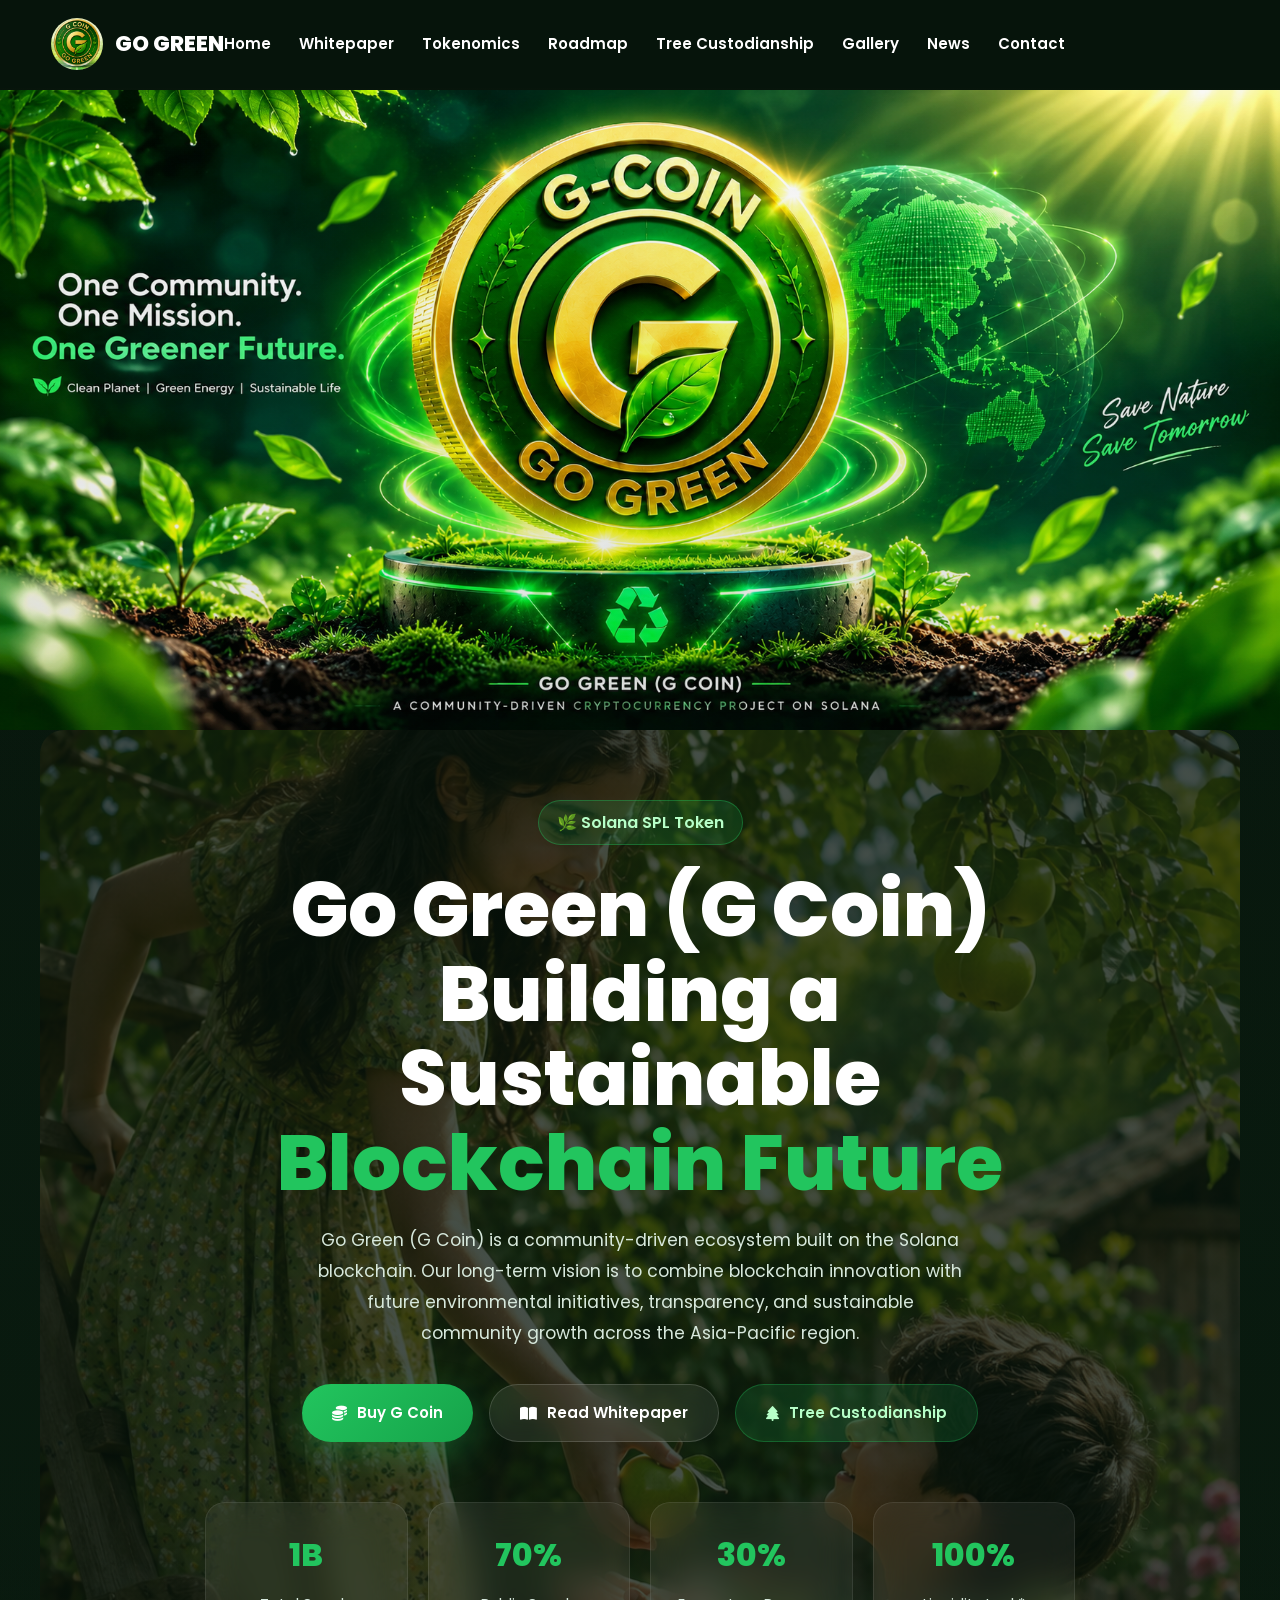
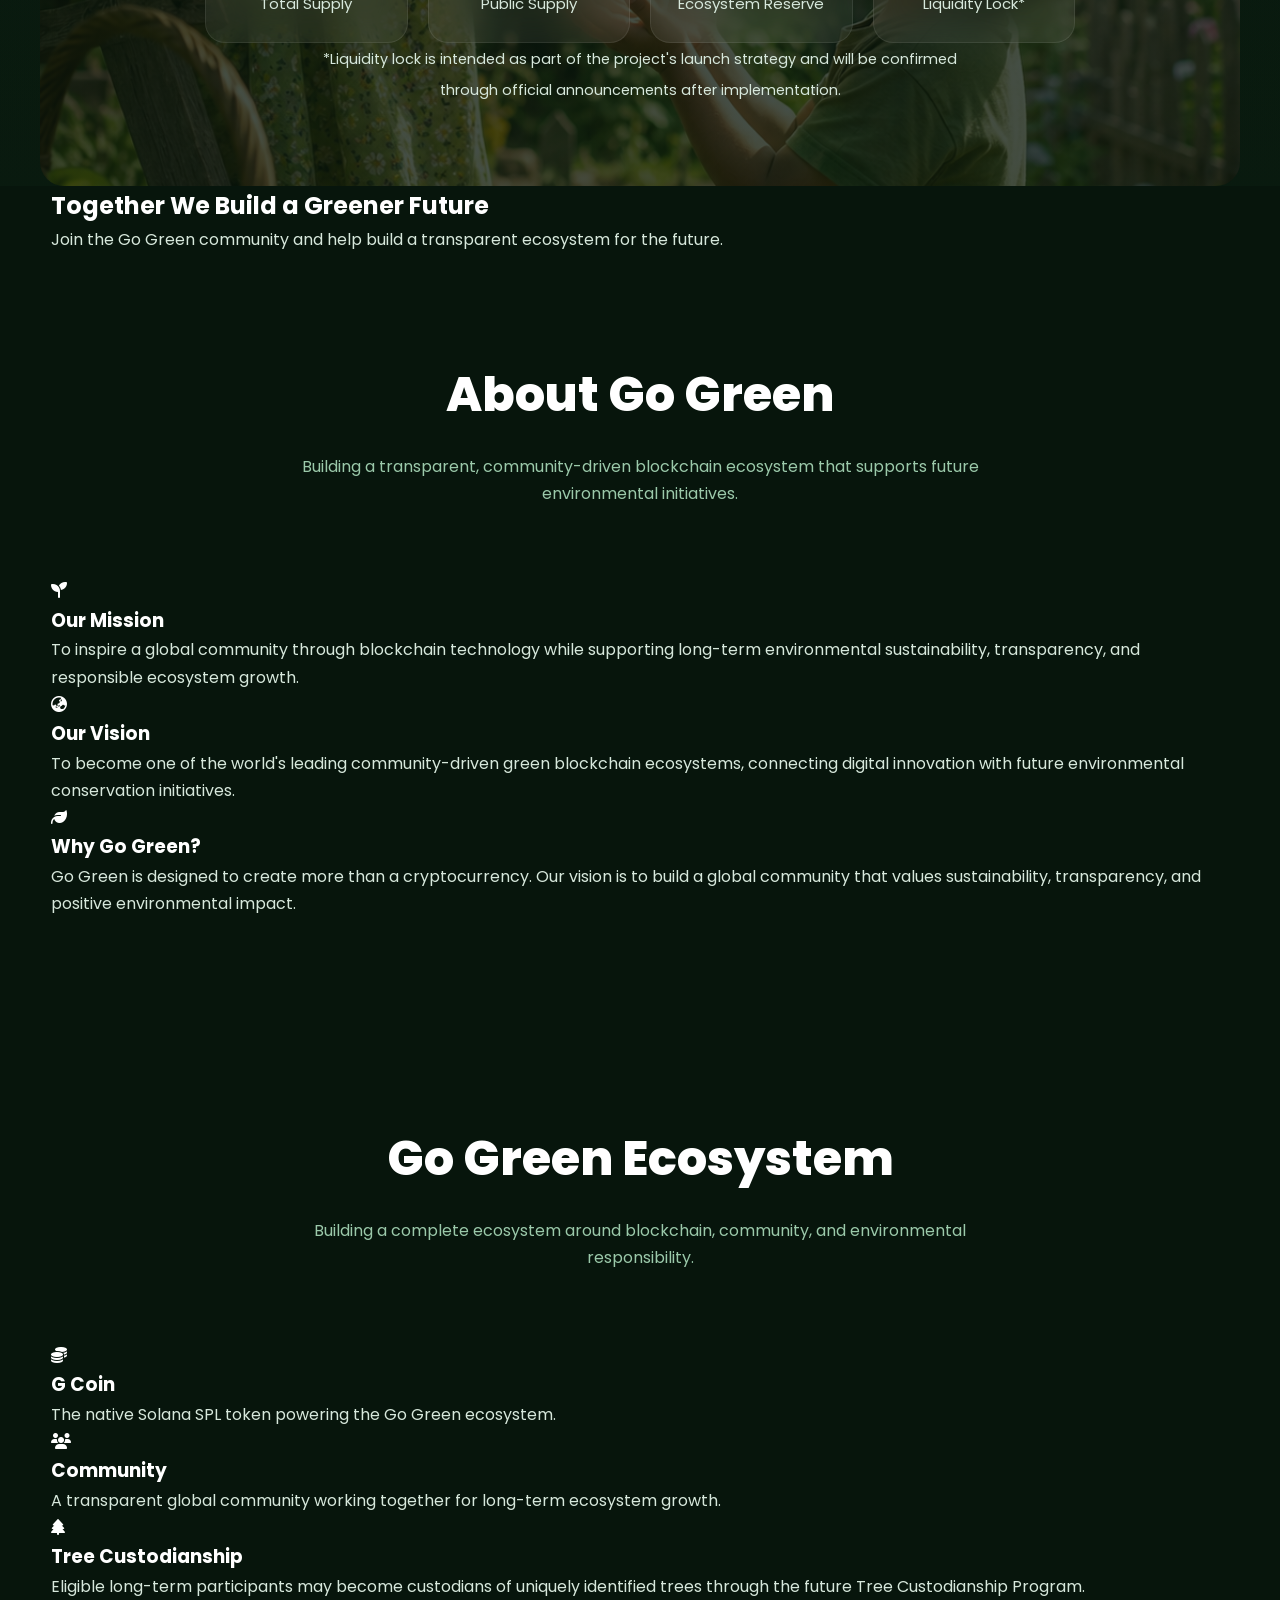
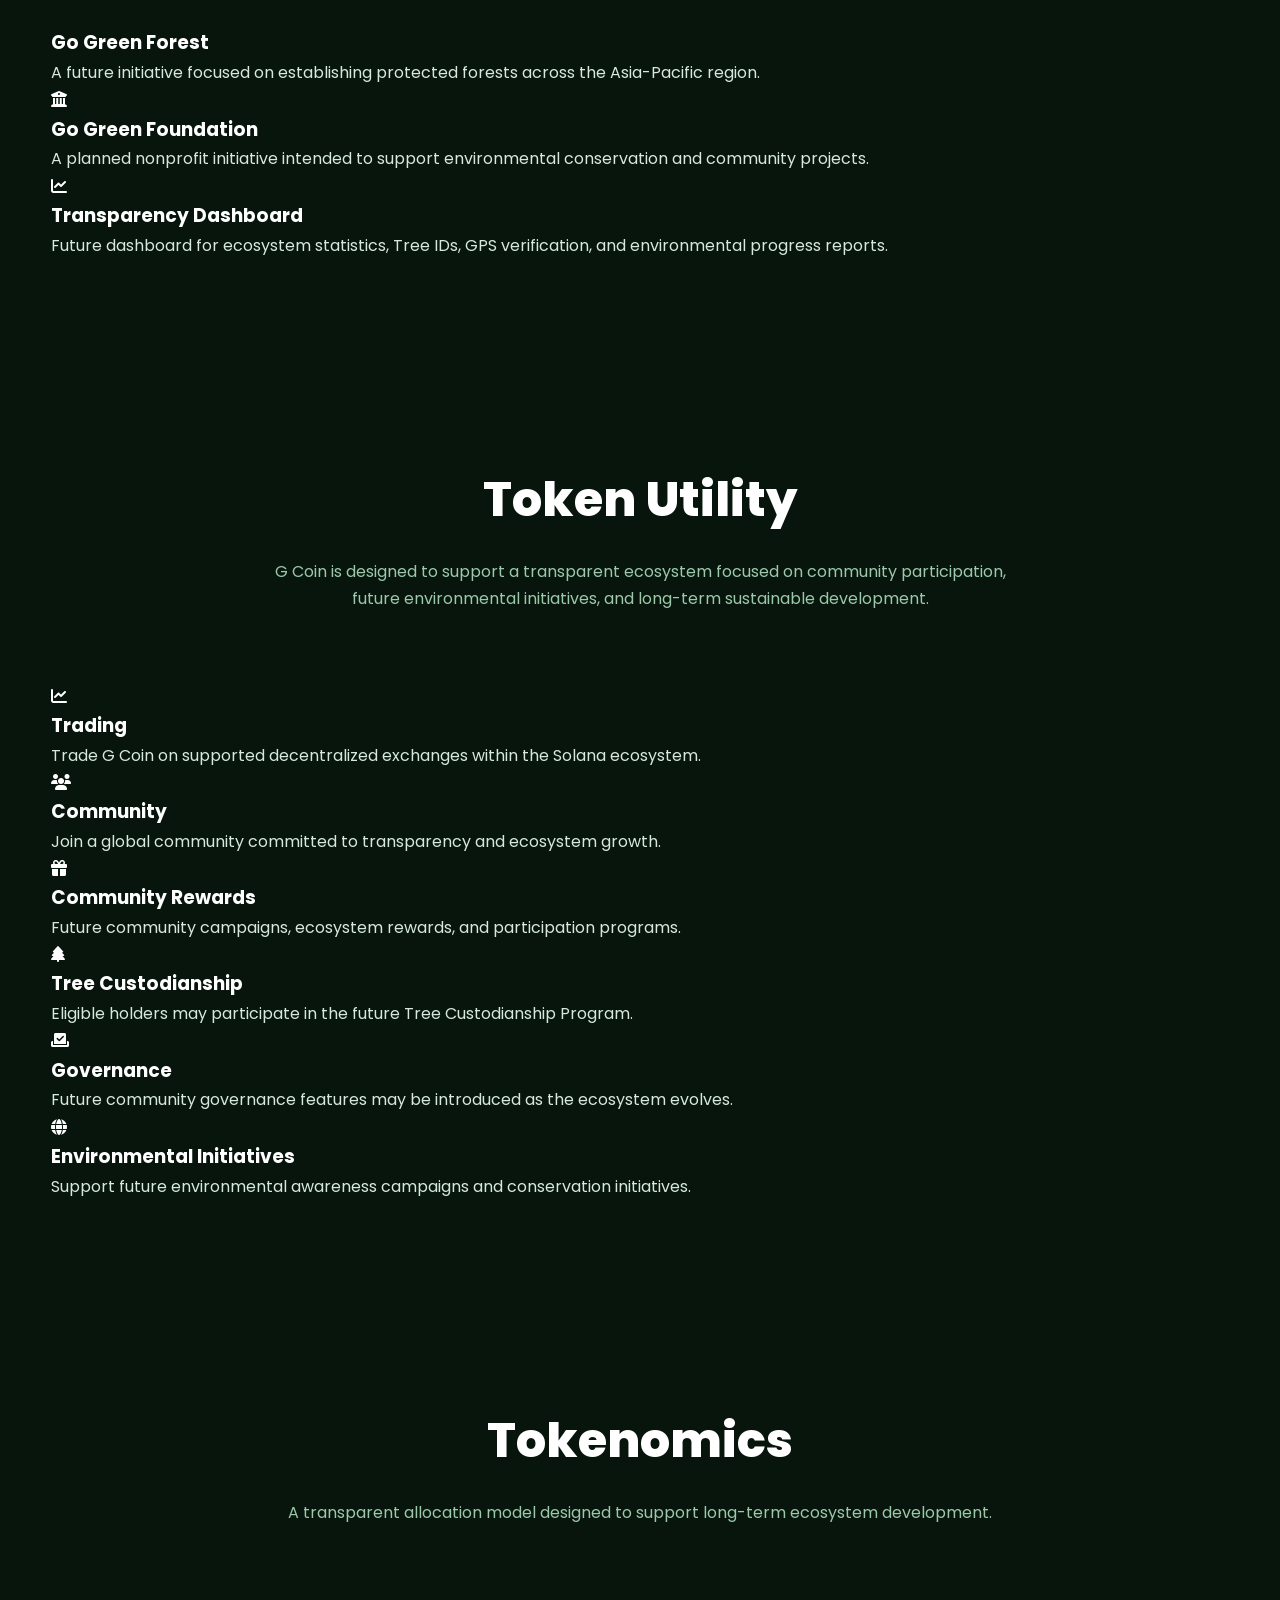
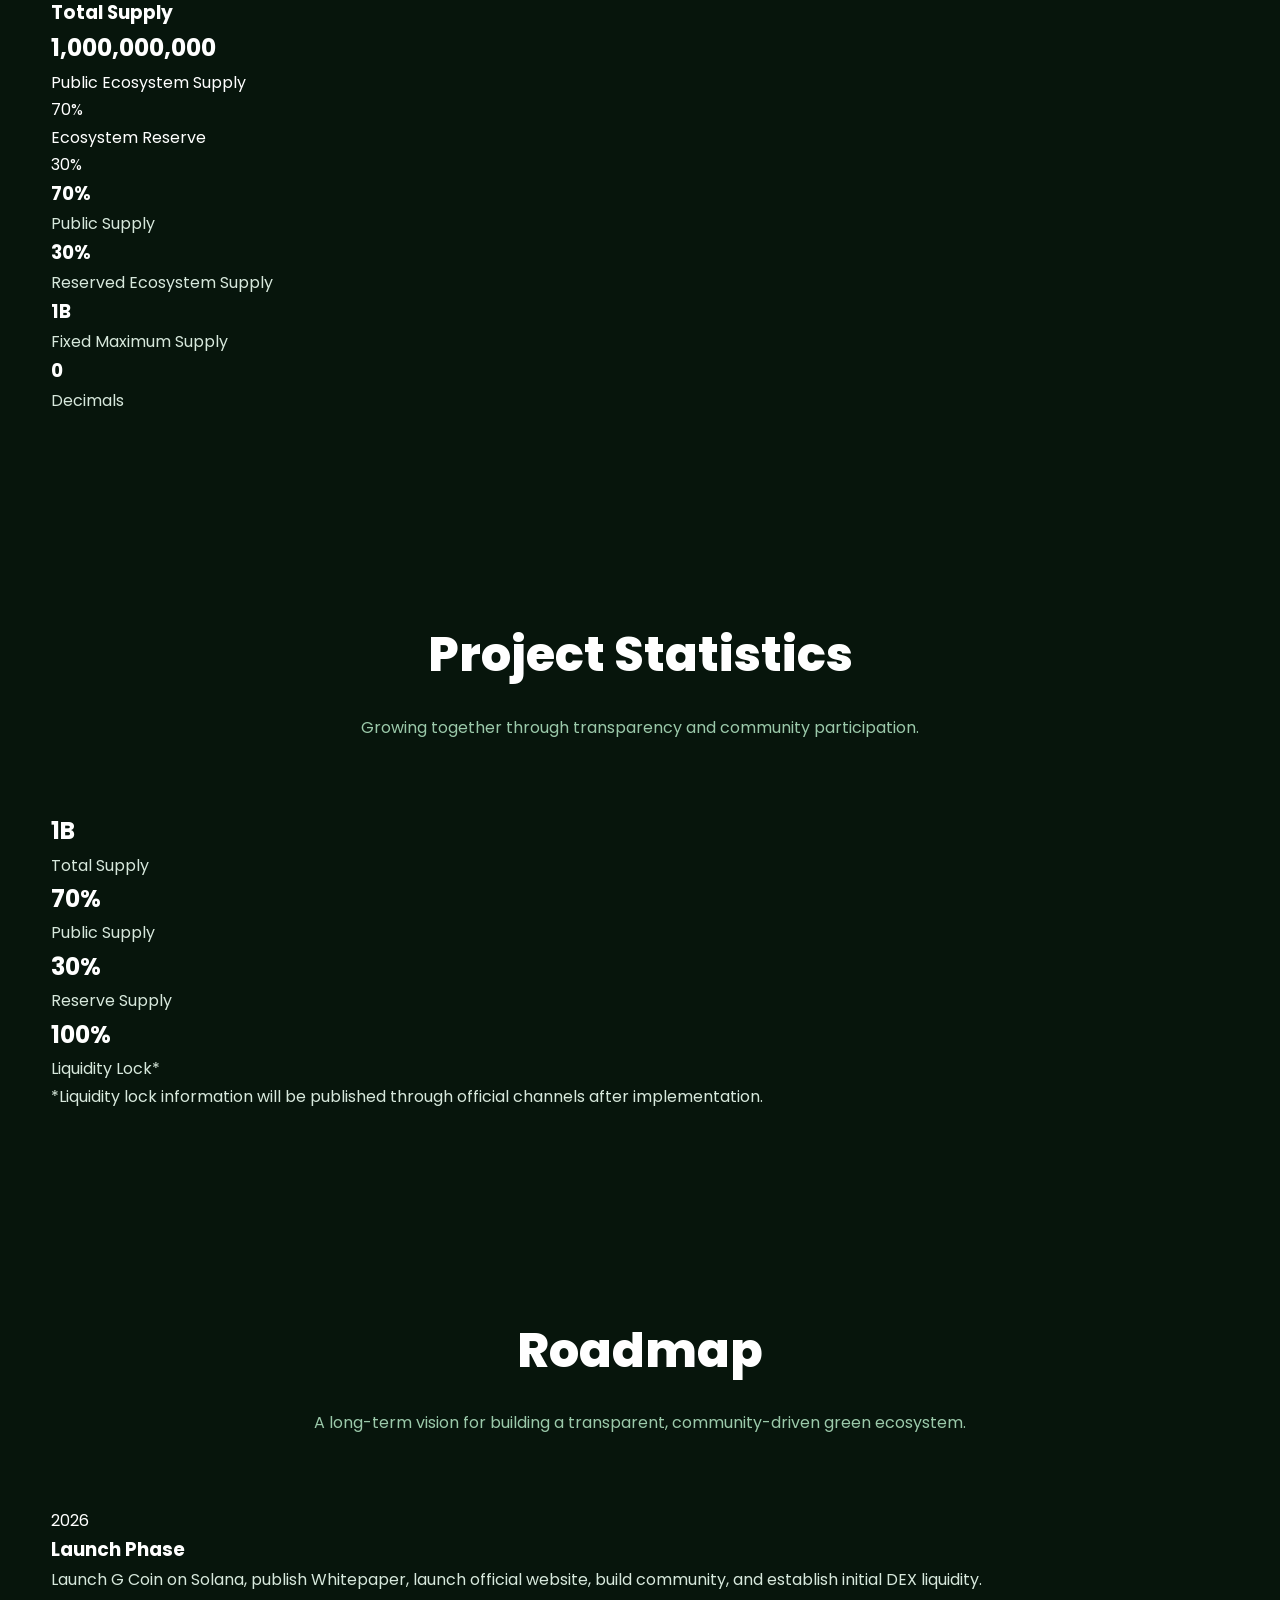
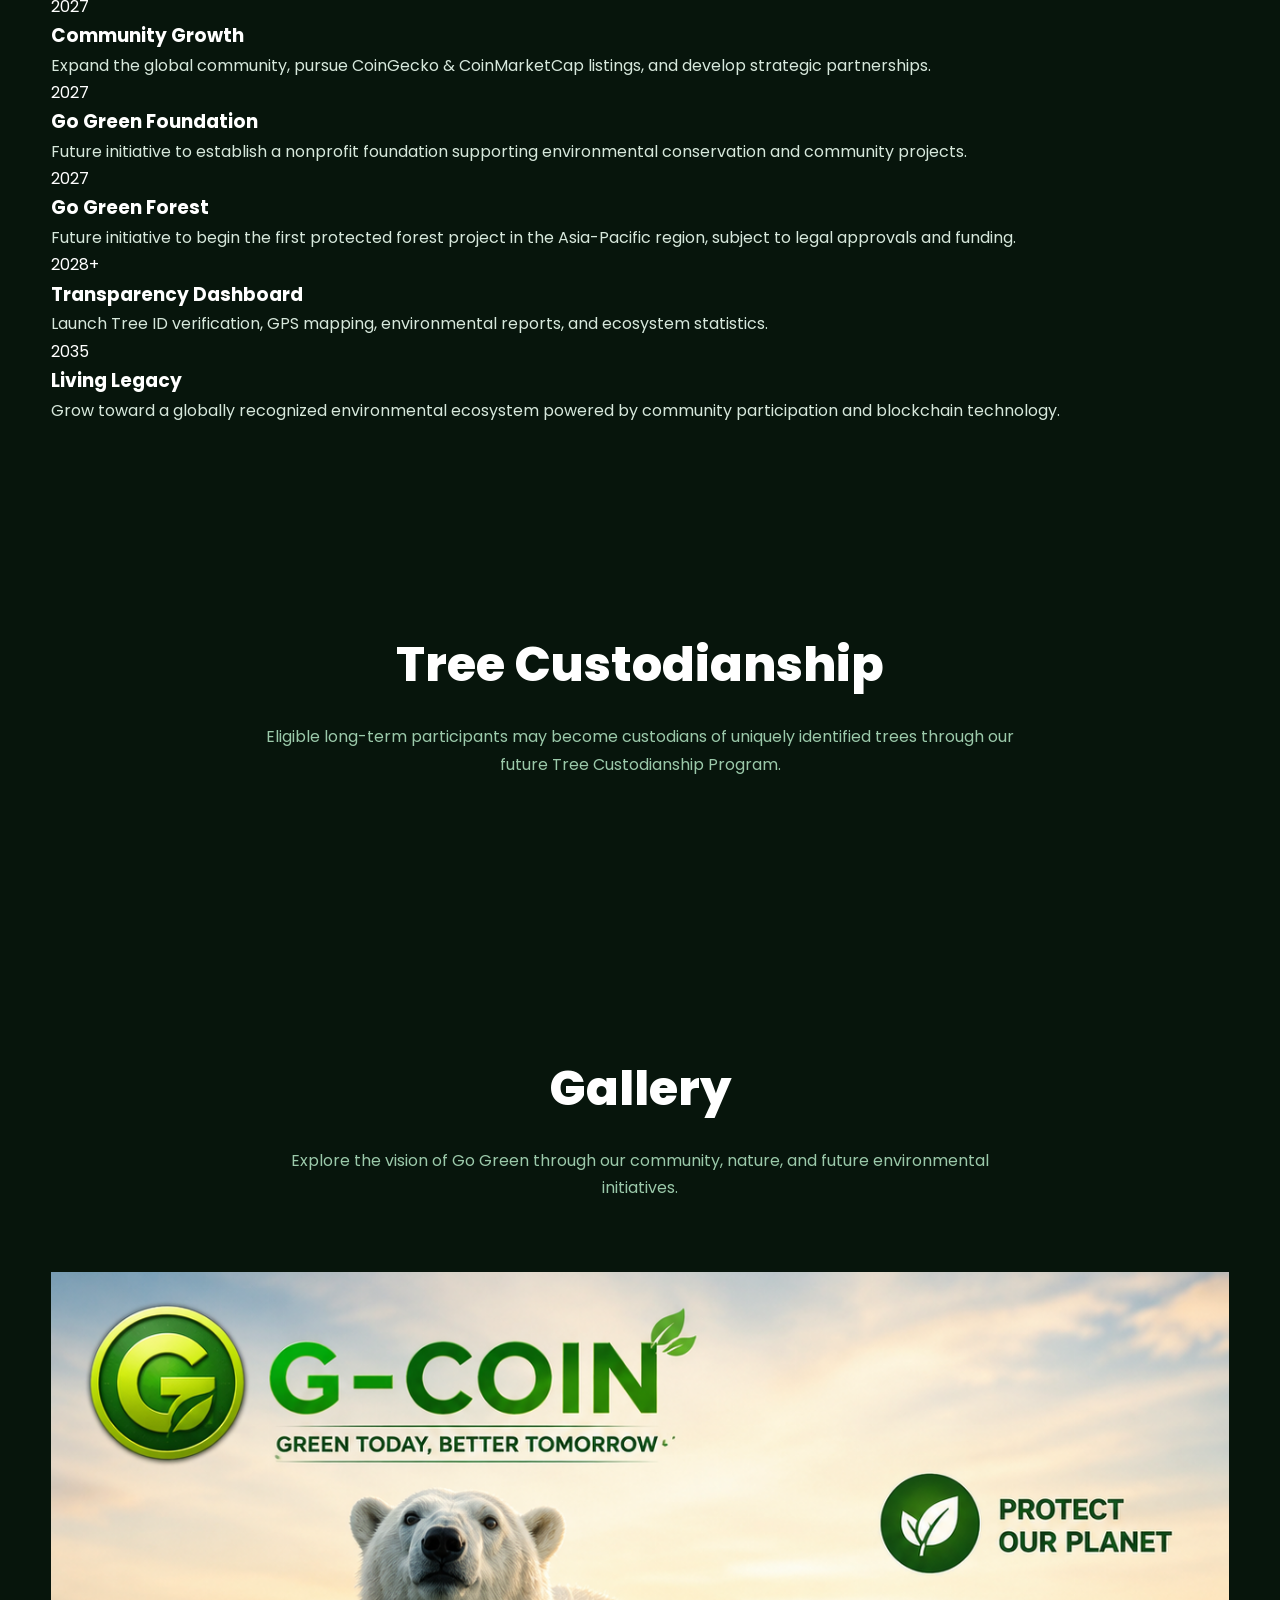
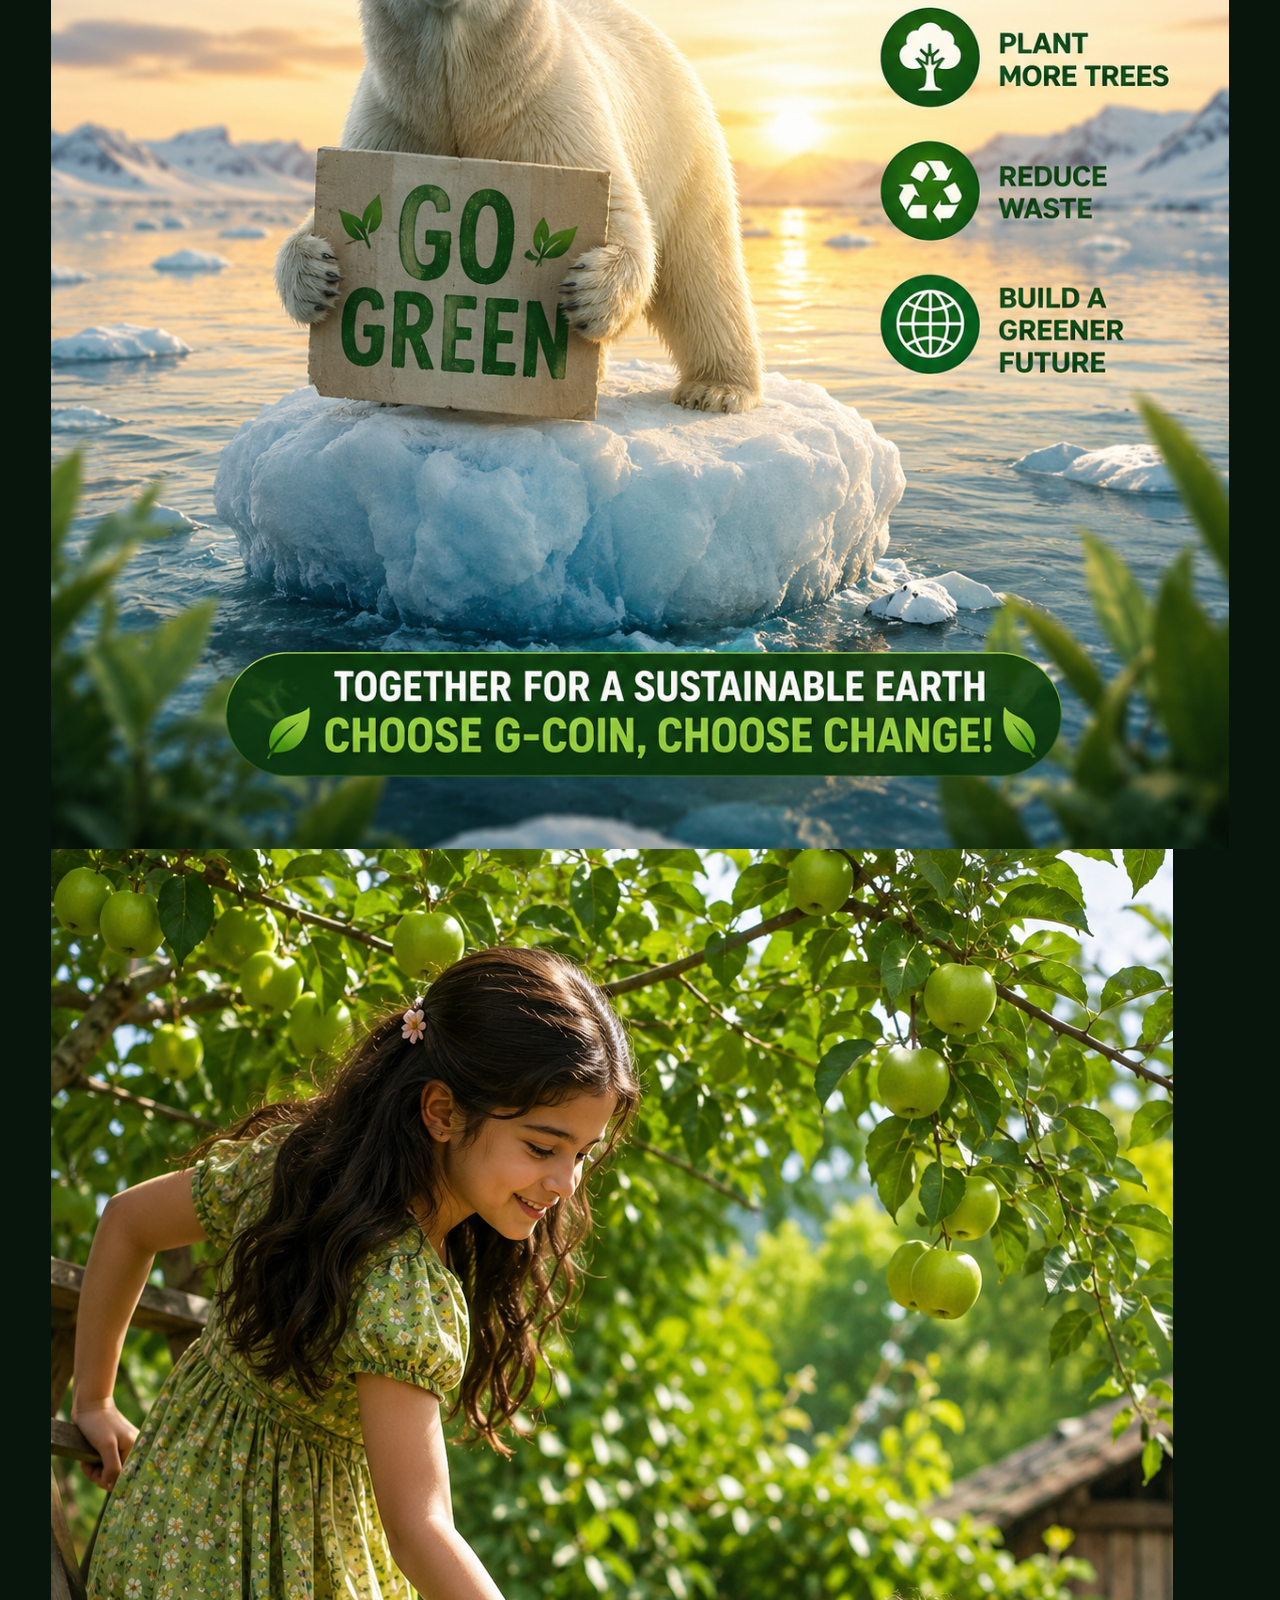
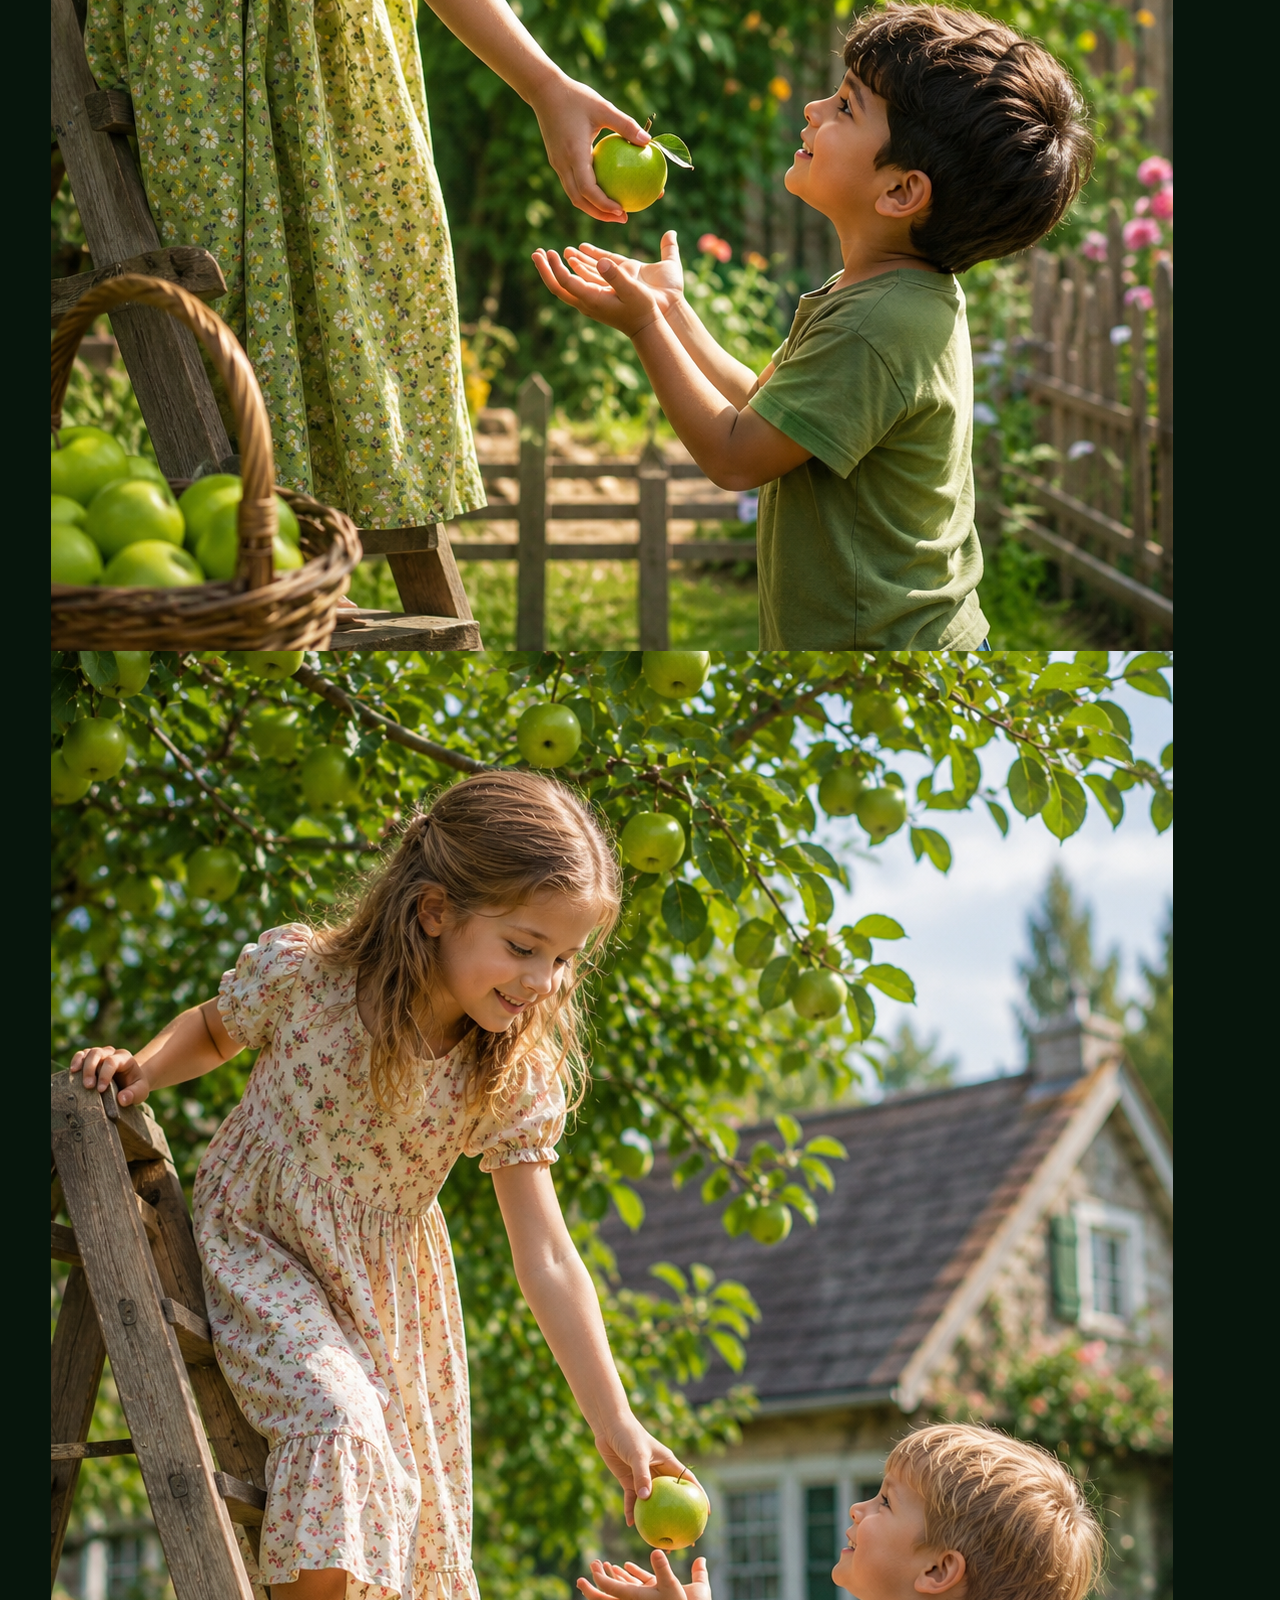
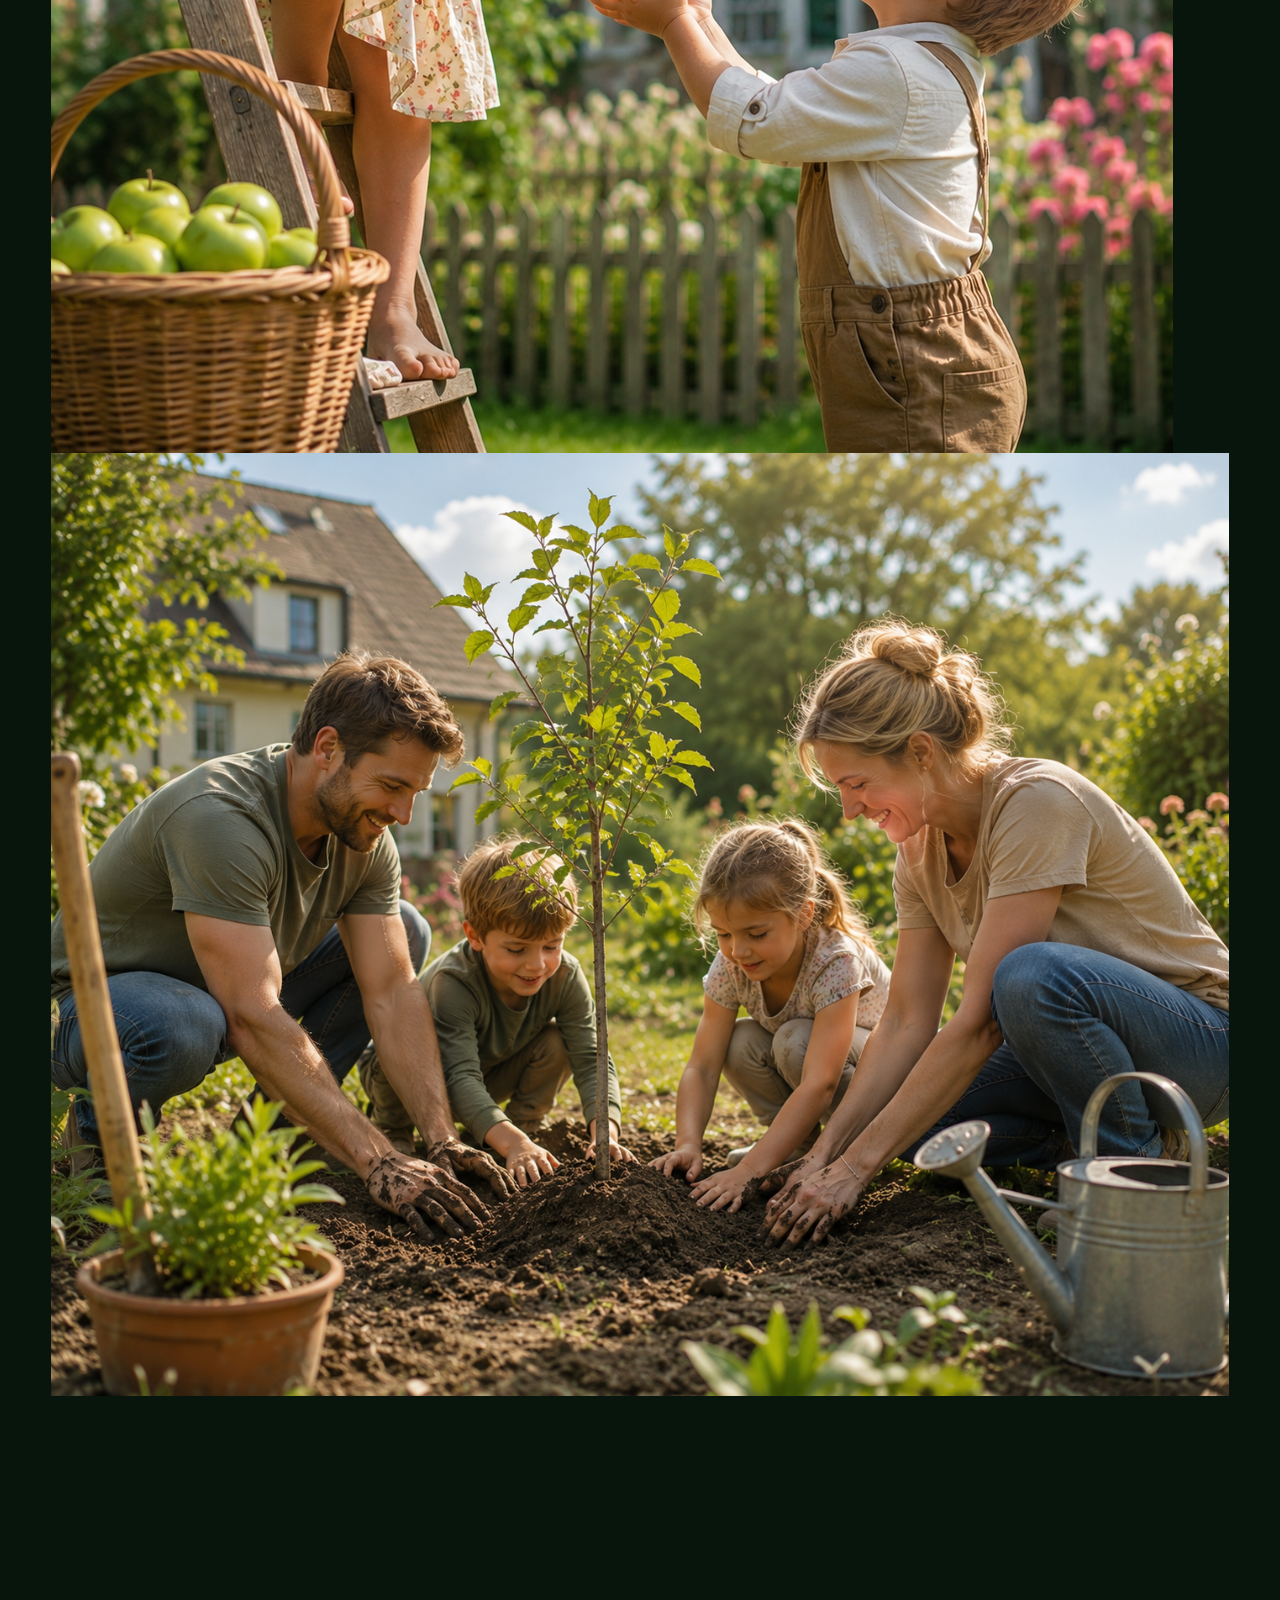
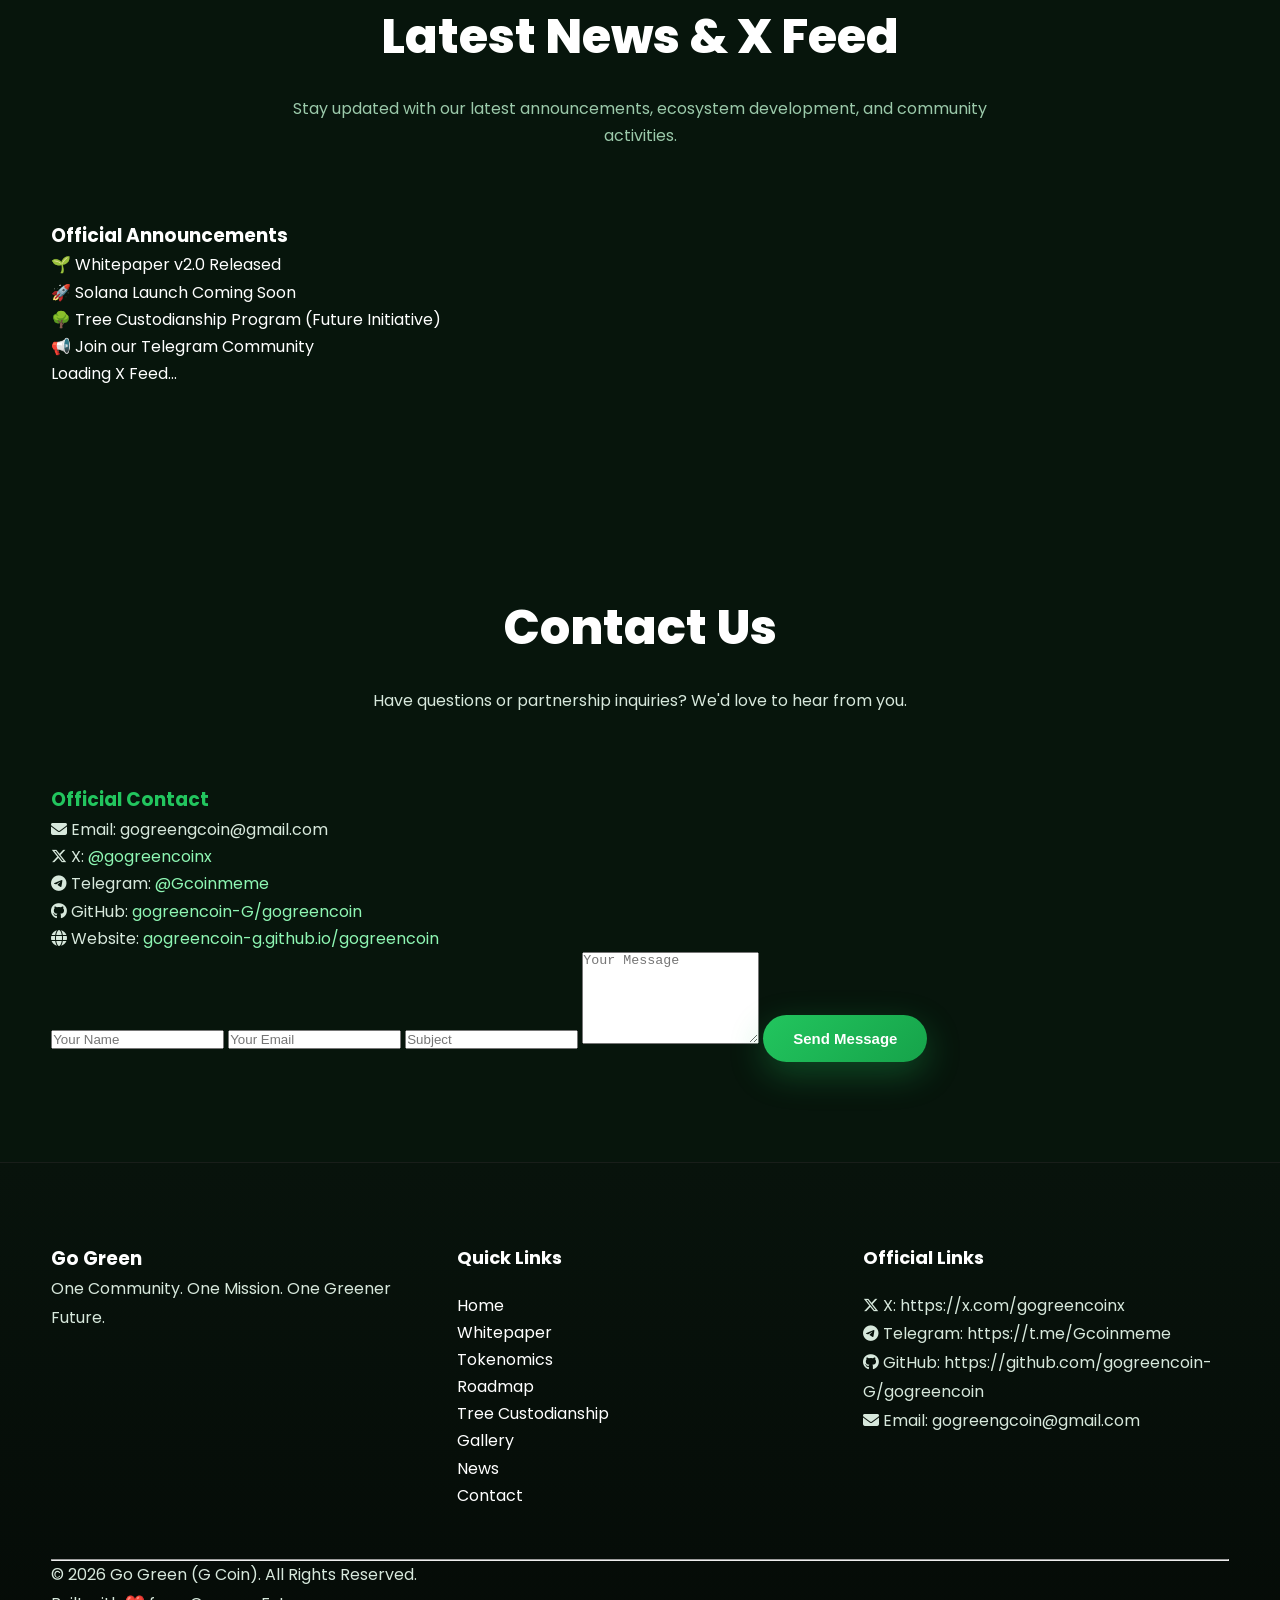
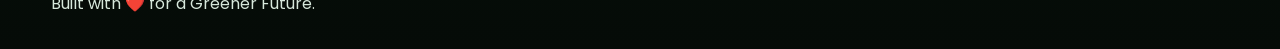
==== commit 61719ef6: "Add class 'footer' to footer element" ====
--- a/index.html
+++ b/index.html
@@ -1028,7 +1028,7 @@
 <!-- FOOTER -->
 <!-- ======================================== -->
 
-<footer>
+<footer class="footer">
 
     <div class="container">
 
--- a/style.css
+++ b/style.css
@@ -411,35 +411,43 @@
 .hero{
     position:relative;
     width:100%;
-    min-height:160vh;
     overflow:hidden;
-    background:#07140b;
-}
-
+    background:linear-gradient(
+        180deg,
+        #07140b 0%,
+        #0b1f12 100%
+    );
+    padding-top:90px;
+}
 .hero-banner{
-    position:absolute;
-    inset:0;
+    position:relative;
+    width:100%;
+    overflow:hidden;
     z-index:1;
 }
 
 .hero-banner img{
+    display:block;
     width:100%;
-    height:100%;
+    height:auto;
+    max-height:650px;
     object-fit:cover;
     object-position:center;
-    transform:scale(1.05);
-}
-
+}
 .hero::before{
     content:"";
     position:absolute;
-    inset:0;
+    top:0;
+    left:0;
+    width:100%;
+    height:100%;
     background:linear-gradient(
         to bottom,
-        rgba(0,0,0,.25),
-        rgba(0,0,0,.45),
-        rgba(4,15,8,.88)
+        rgba(7,20,11,0) 0%,
+        rgba(7,20,11,.15) 45%,
+        rgba(7,20,11,.45) 100%
     );
+    pointer-events:none;
     z-index:2;
 }
 
@@ -447,16 +455,30 @@
     position:relative;
     z-index:3;
     width:100%;
-    padding-top:720px;
-    padding-bottom:100px;
-}
-
+    max-width:1200px;
+    margin:0 auto;
+    padding:70px 20px 80px;
+
+    background:
+        linear-gradient(rgba(7,20,11,.75), rgba(7,20,11,.75)),
+        url("gallery2.jpg.png") center/cover no-repeat;
+
+    border-radius:24px;
+}
 .hero-text{
     max-width:900px;
-    margin:auto;
+    margin:0 auto;
     text-align:center;
-}
-
+    padding:0 15px;
+}
+.hero-project{
+    font-size:1rem;
+    font-weight:700;
+    letter-spacing:3px;
+    text-transform:uppercase;
+    color:var(--primary-light);
+    margin:18px 0;
+}
 .badge{
     display:inline-flex;
     align-items:center;
@@ -483,6 +505,7 @@
 
 .hero-text p{
     max-width:650px;
+    margin:0 auto;
     font-size:1.08rem;
     color:#d7e8dc;
     line-height:1.8;
@@ -587,79 +610,109 @@
 
 @media (max-width:992px){
 
-.hero-content{
-    padding:120px 0 60px;
-}
-
-.hero-buttons{
-    flex-direction:column;
-}
-
+    .hero{
+        min-height:auto;
+    }
+
+    .hero-banner img{
+        max-height:500px;
+    }
+
+    .hero-content{
+        padding:60px 20px 60px;
+    }
+
+    .hero-text{
+        max-width:100%;
+    }
+
+    .hero-text h1{
+        font-size:2.8rem;
+    }
+
+    .hero-text p{
+        font-size:16px;
+    }
+
+    .hero-buttons{
+        flex-direction:column;
+        gap:15px;
+    }
 .hero-buttons .btn{
     width:100%;
 }
 
-.hero-stats{
-    grid-template-columns:repeat(2,1fr);
-}
+
+    .hero-stats{
+        grid-template-columns:repeat(2,1fr);
+        gap:18px;
+        margin-top:45px;
+    }
 
 }
 
 @media (max-width:768px){
 
-.hero{
-    min-height:100vh;
-}
-
-.hero-text{
-    text-align:center;
-    margin:auto;
-}
-
-.hero-text h1{
-    font-size:2.4rem;
-}
-
-.hero-text p{
-    font-size:15px;
-}
-
-.badge{
-    margin-left:auto;
-    margin-right:auto;
-}
-
-.hero-stats{
-    grid-template-columns:1fr;
-    gap:16px;
-}
-
-.hero-content{
-    padding:110px 0 50px;
-}
+    .hero-banner img{
+        max-height:380px;
+    }
+
+    .hero-content{
+        padding:45px 18px 50px;
+    }
+
+    .hero-text{
+        text-align:center;
+    }
+
+    .hero-text h1{
+        font-size:2.2rem;
+        line-height:1.2;
+    }
+
+    .hero-text p{
+        font-size:15px;
+        line-height:1.7;
+    }
+
+    .badge{
+        margin:0 auto 20px;
+    }
+
+    .hero-buttons{
+        gap:14px;
+    }
+
+    .hero-stats{
+        grid-template-columns:1fr;
+        gap:16px;
+    }
 
 }
 
 @media (max-width:480px){
 
-.hero-text h1{
-    font-size:2rem;
-}
-
-.hero-text p{
-    font-size:14px;
-}
-
-.hero-content{
-    padding:100px 0 40px;
-}
-
-.stat-box{
-    padding:20px;
-}
-
-}
-
+    .hero-banner img{
+        max-height:280px;
+    }
+
+    .hero-content{
+        padding:35px 15px 40px;
+    }
+
+    .hero-text h1{
+        font-size:1.9rem;
+    }
+
+    .hero-text p{
+        font-size:14px;
+    }
+
+    .stat-box{
+        padding:20px;
+    }
+
+}
 /* ==========================================================
    GO GREEN (G Coin)
    Premium Responsive Style v3.0
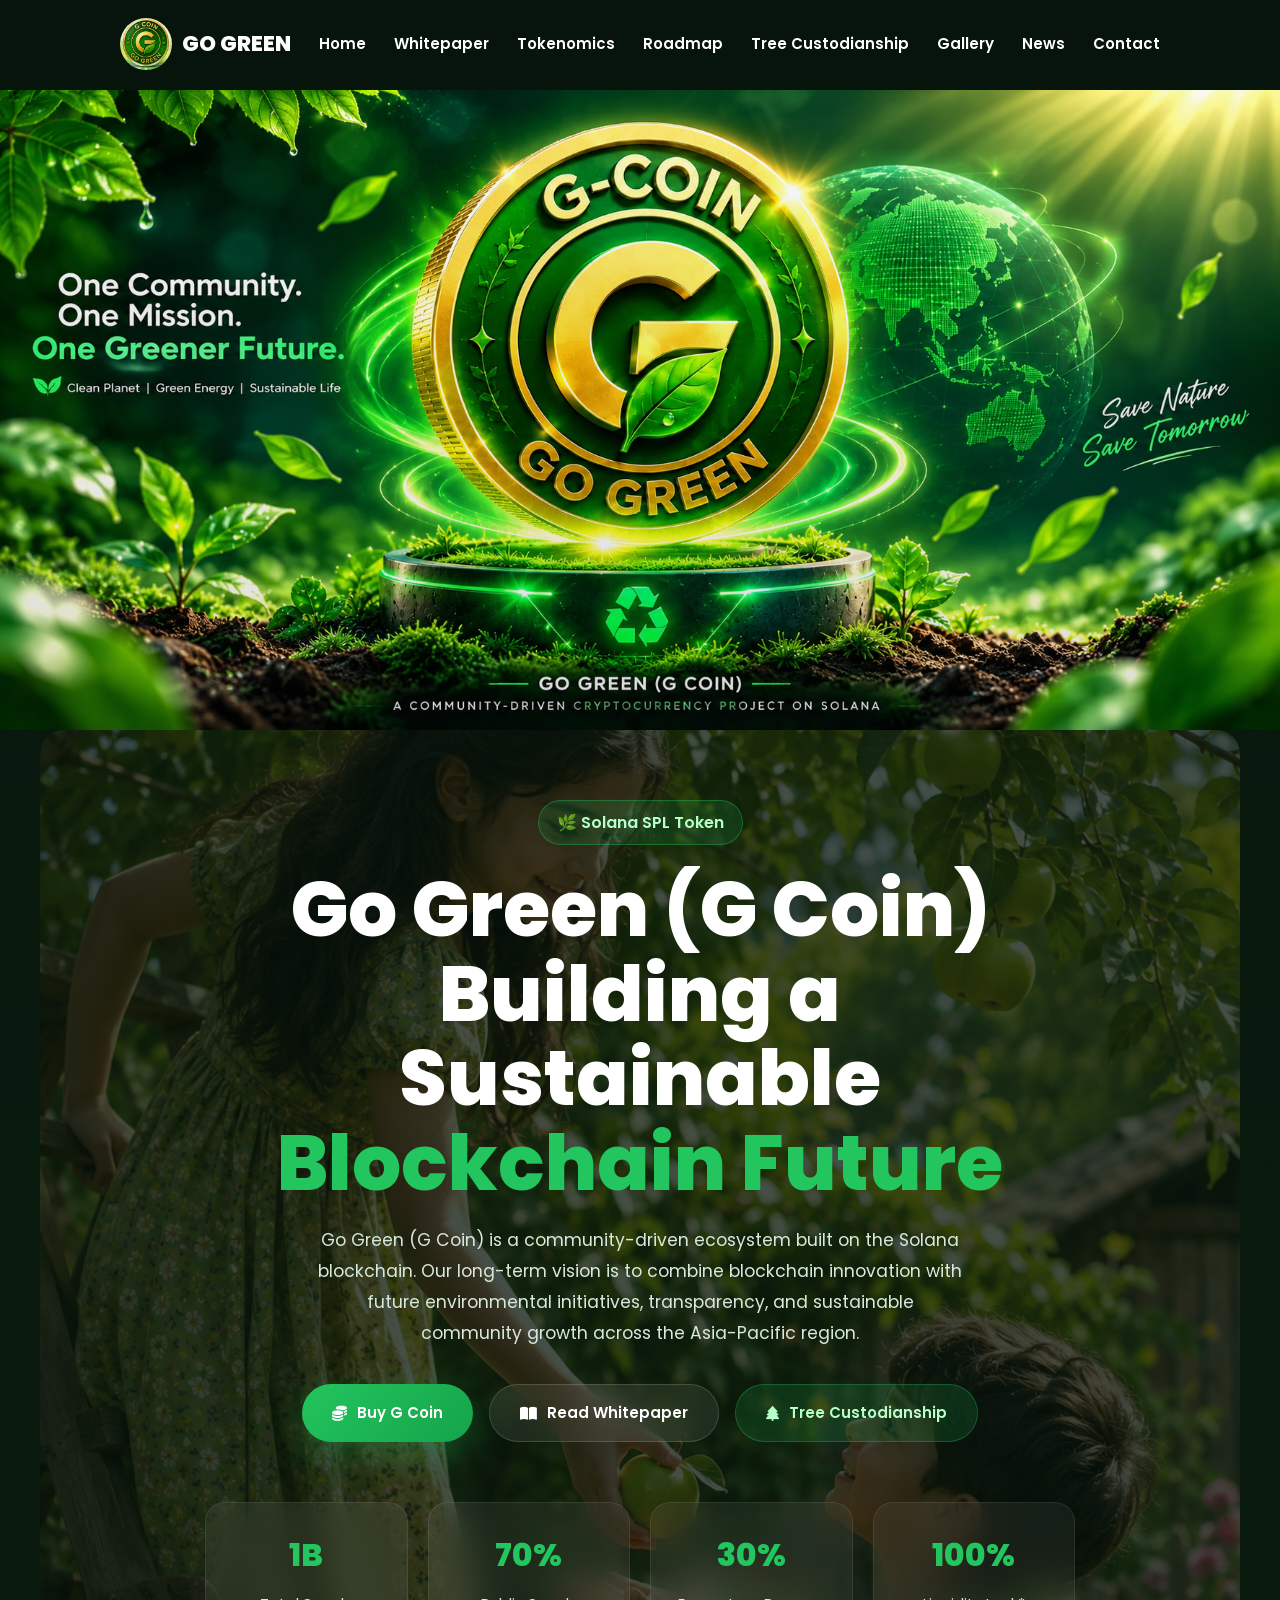
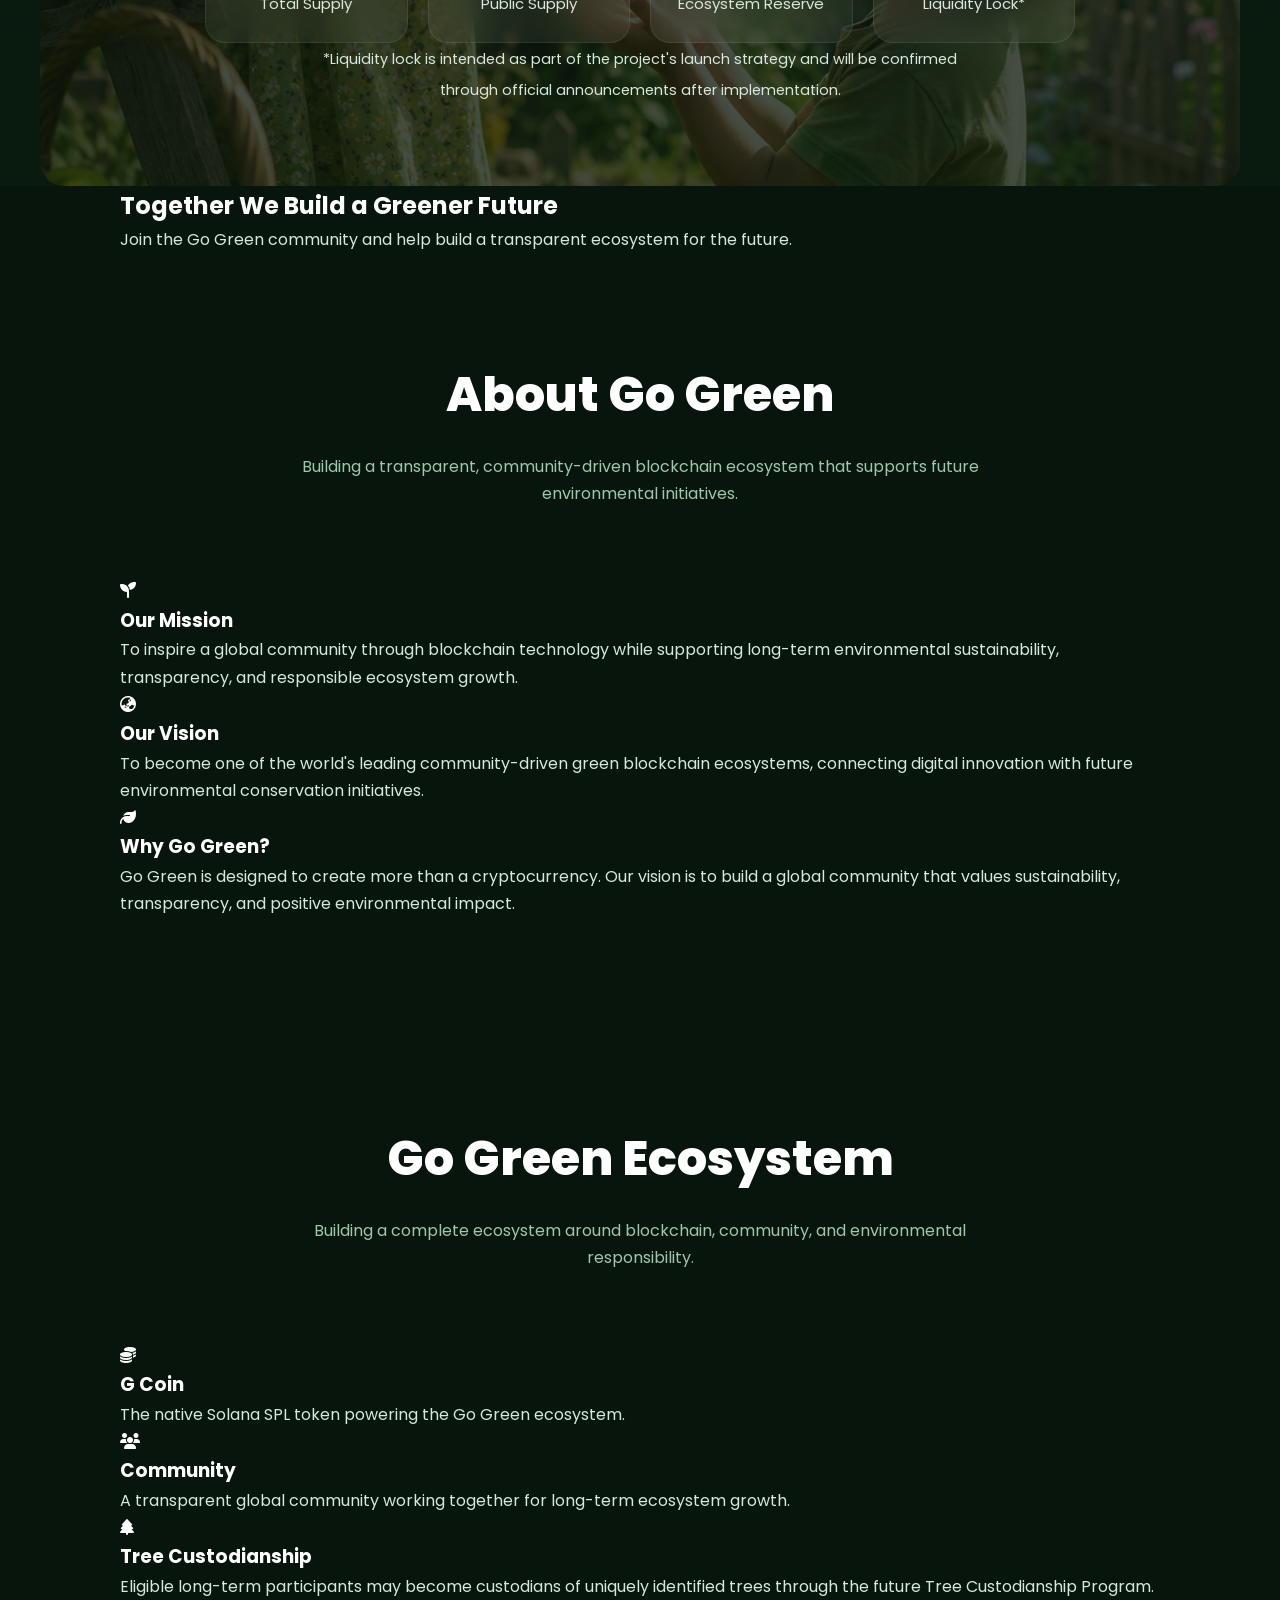
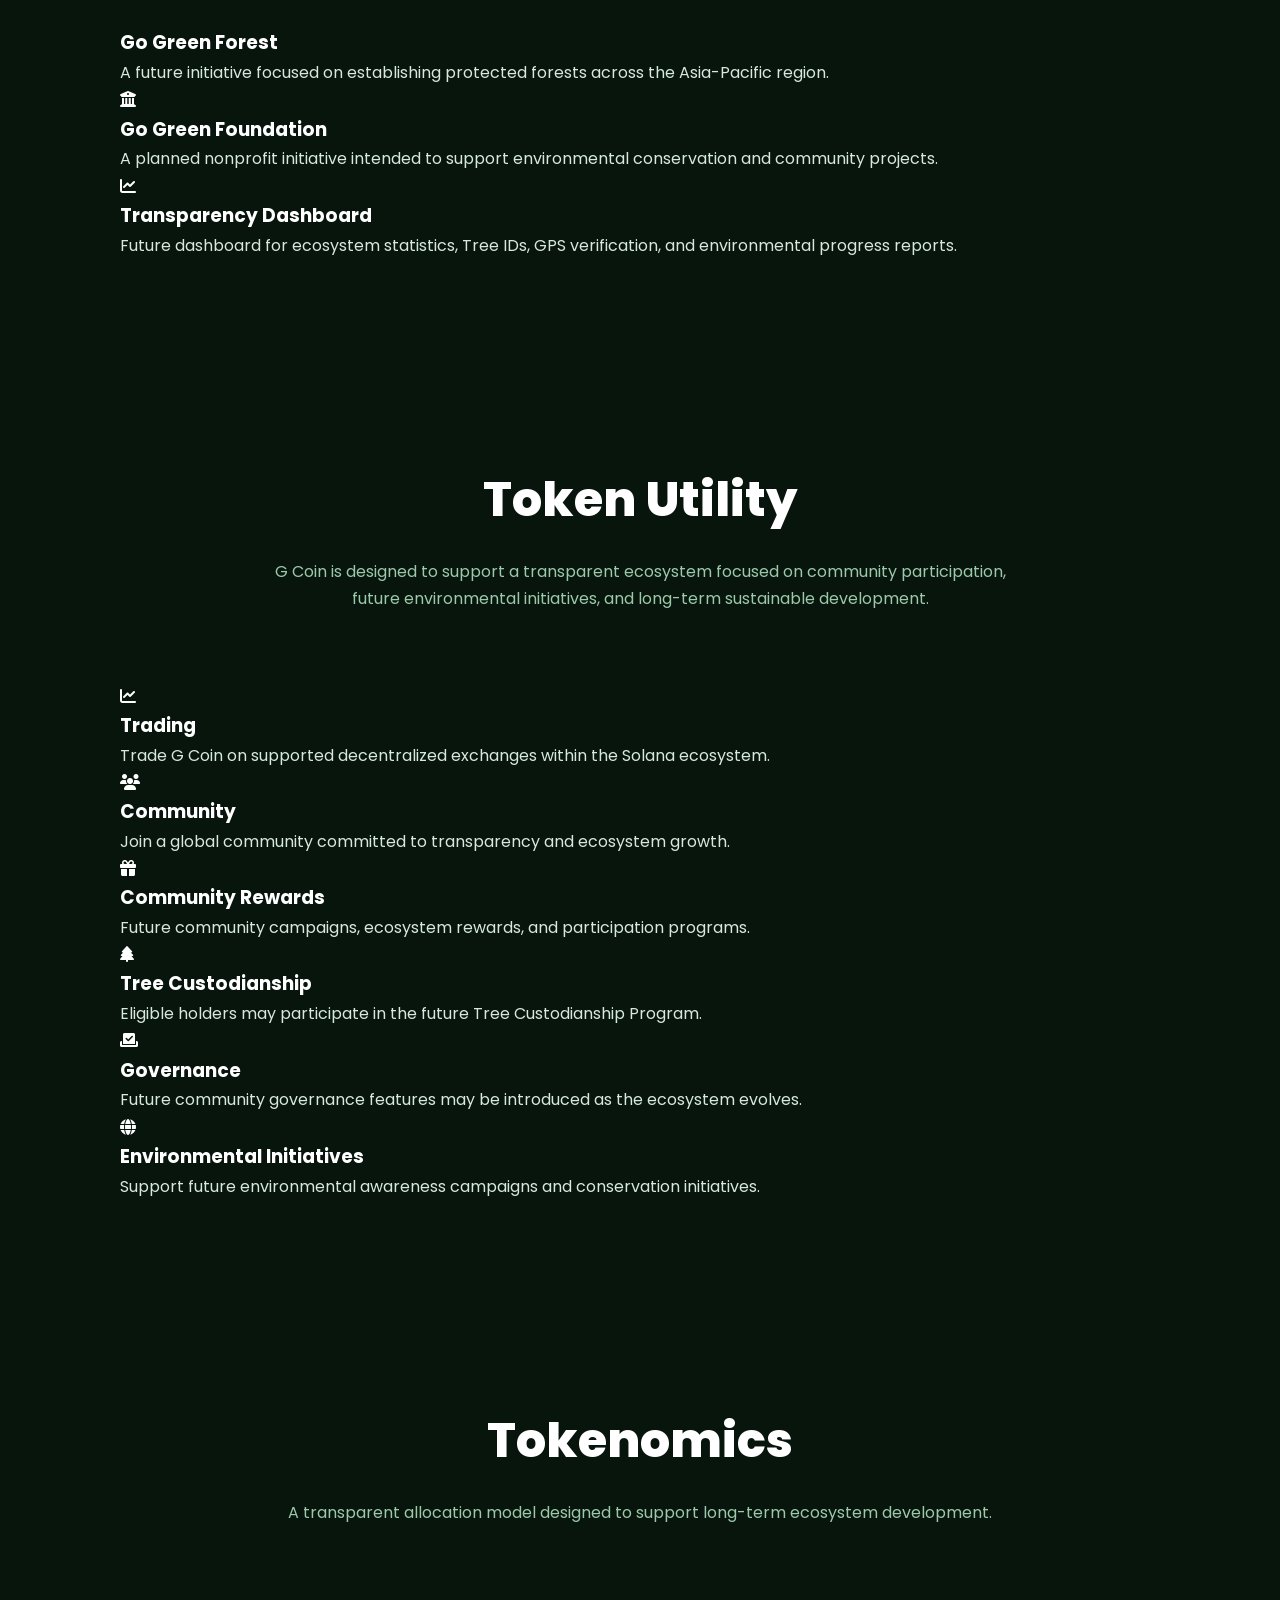
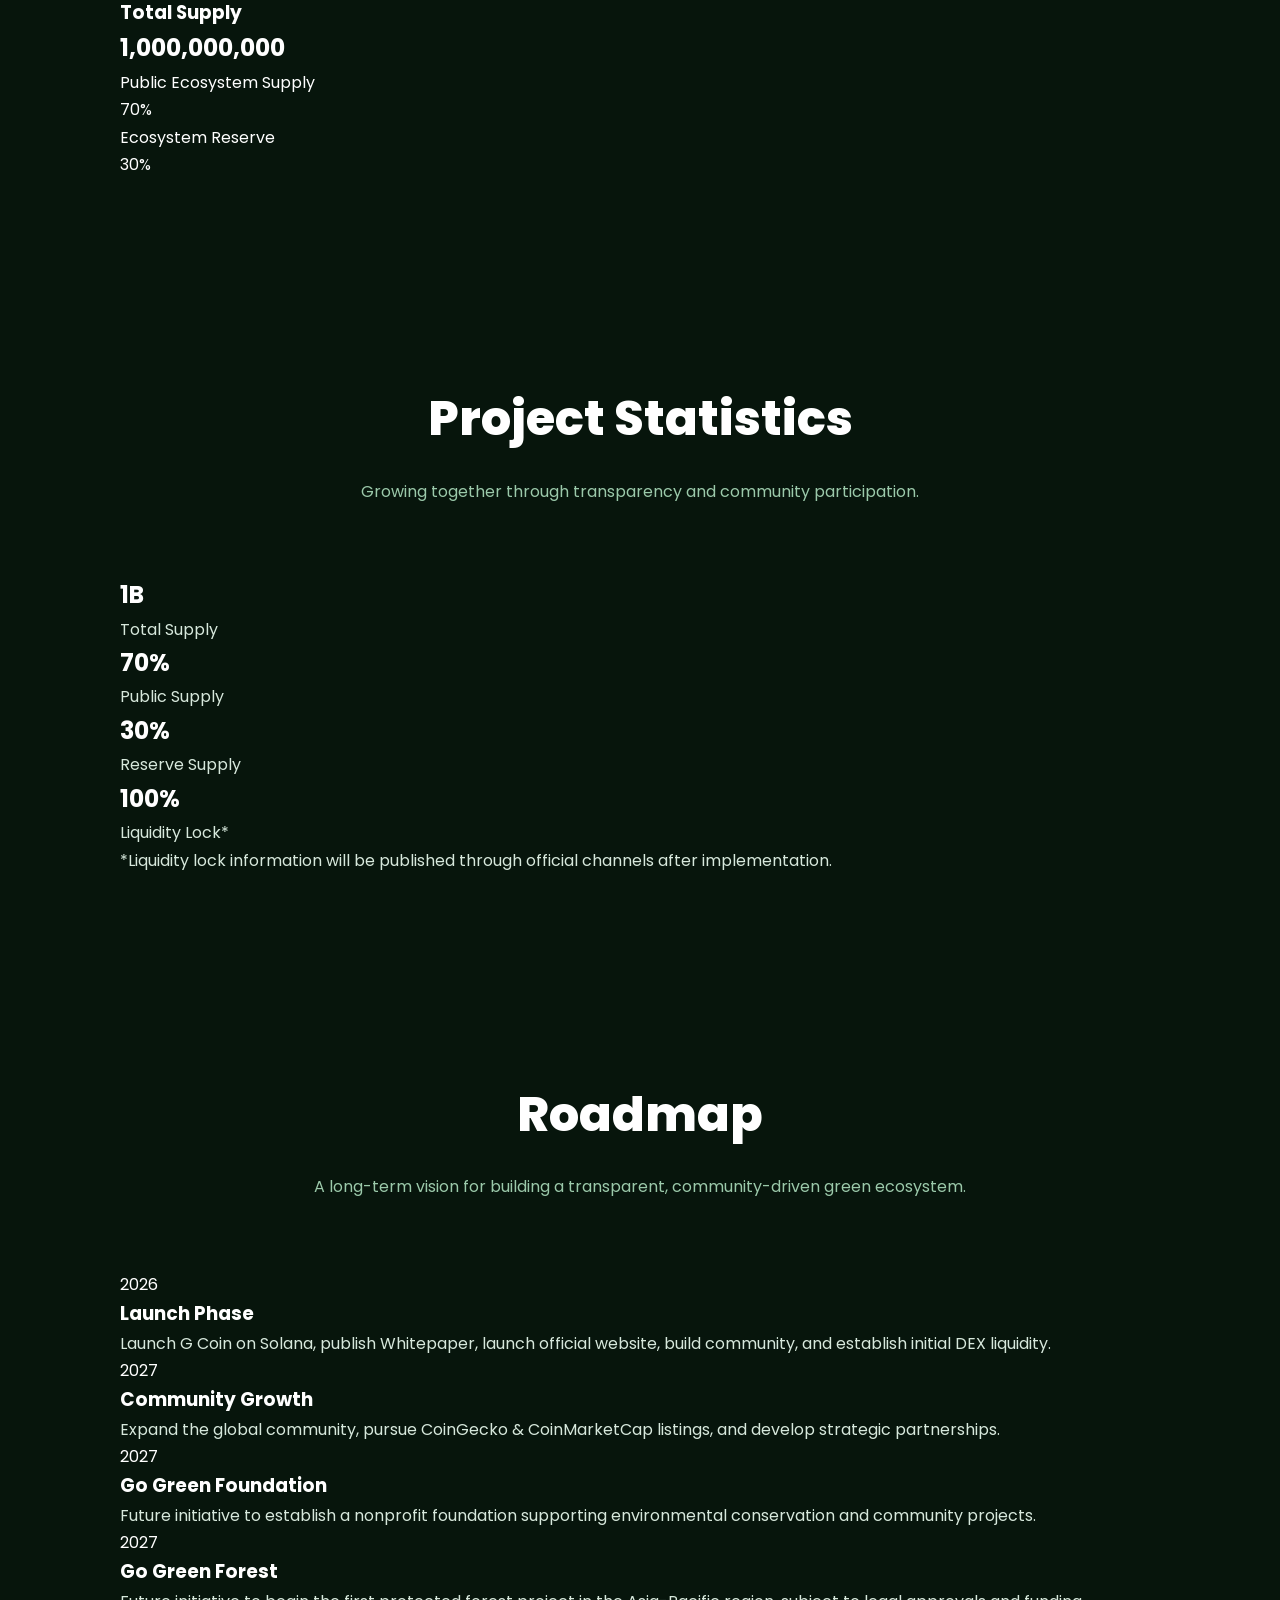
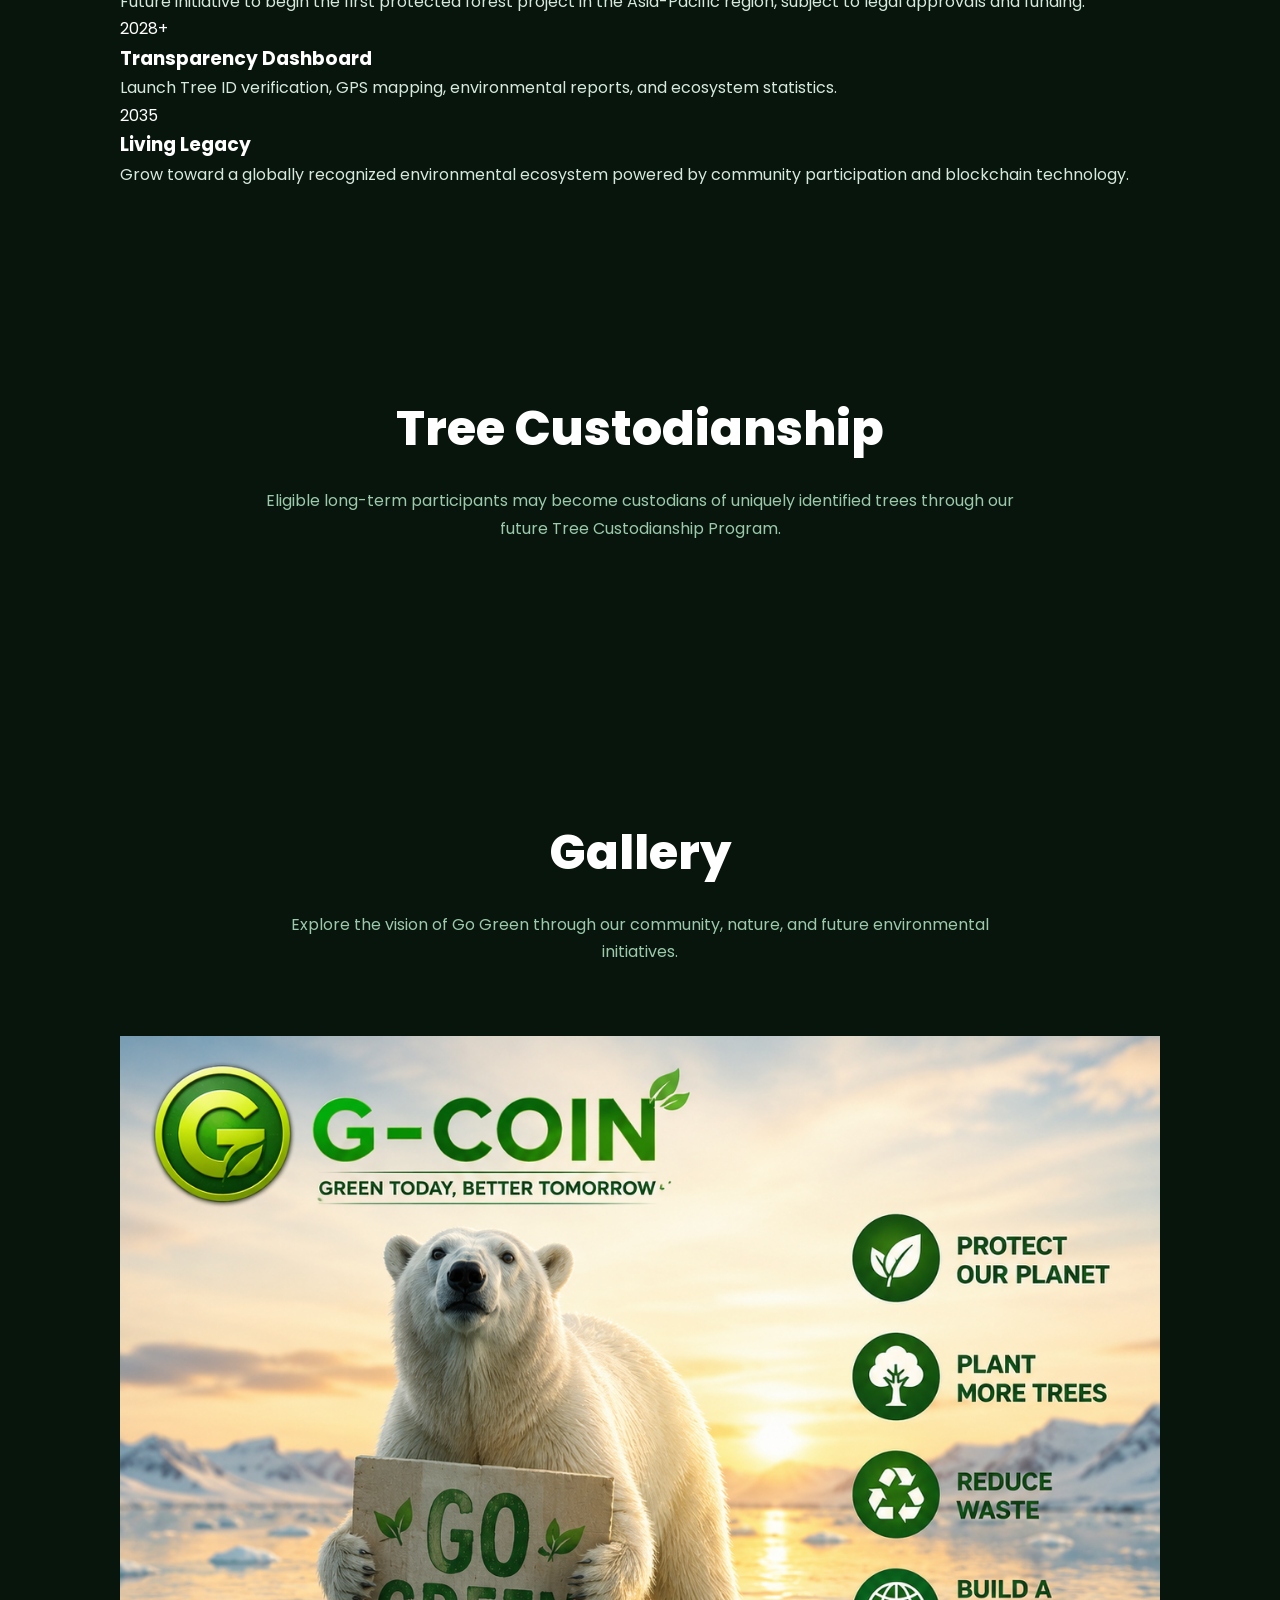
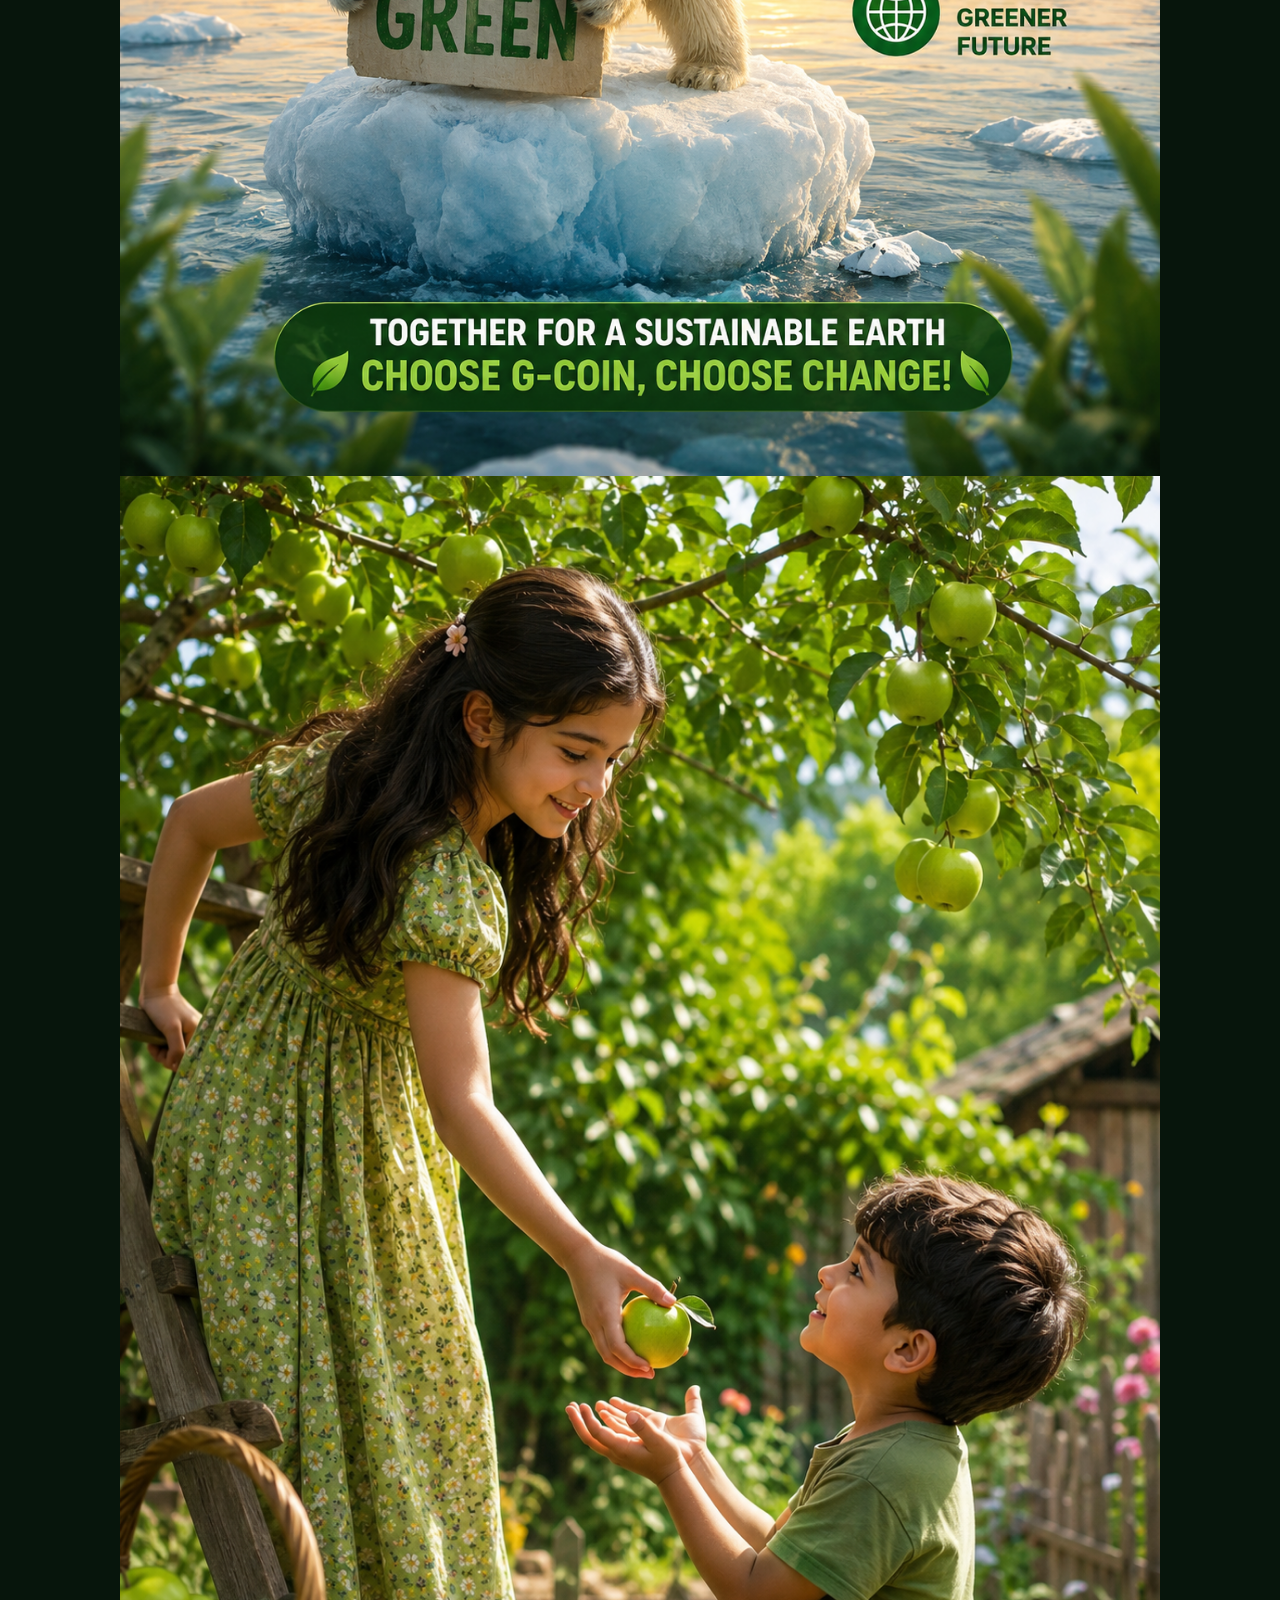
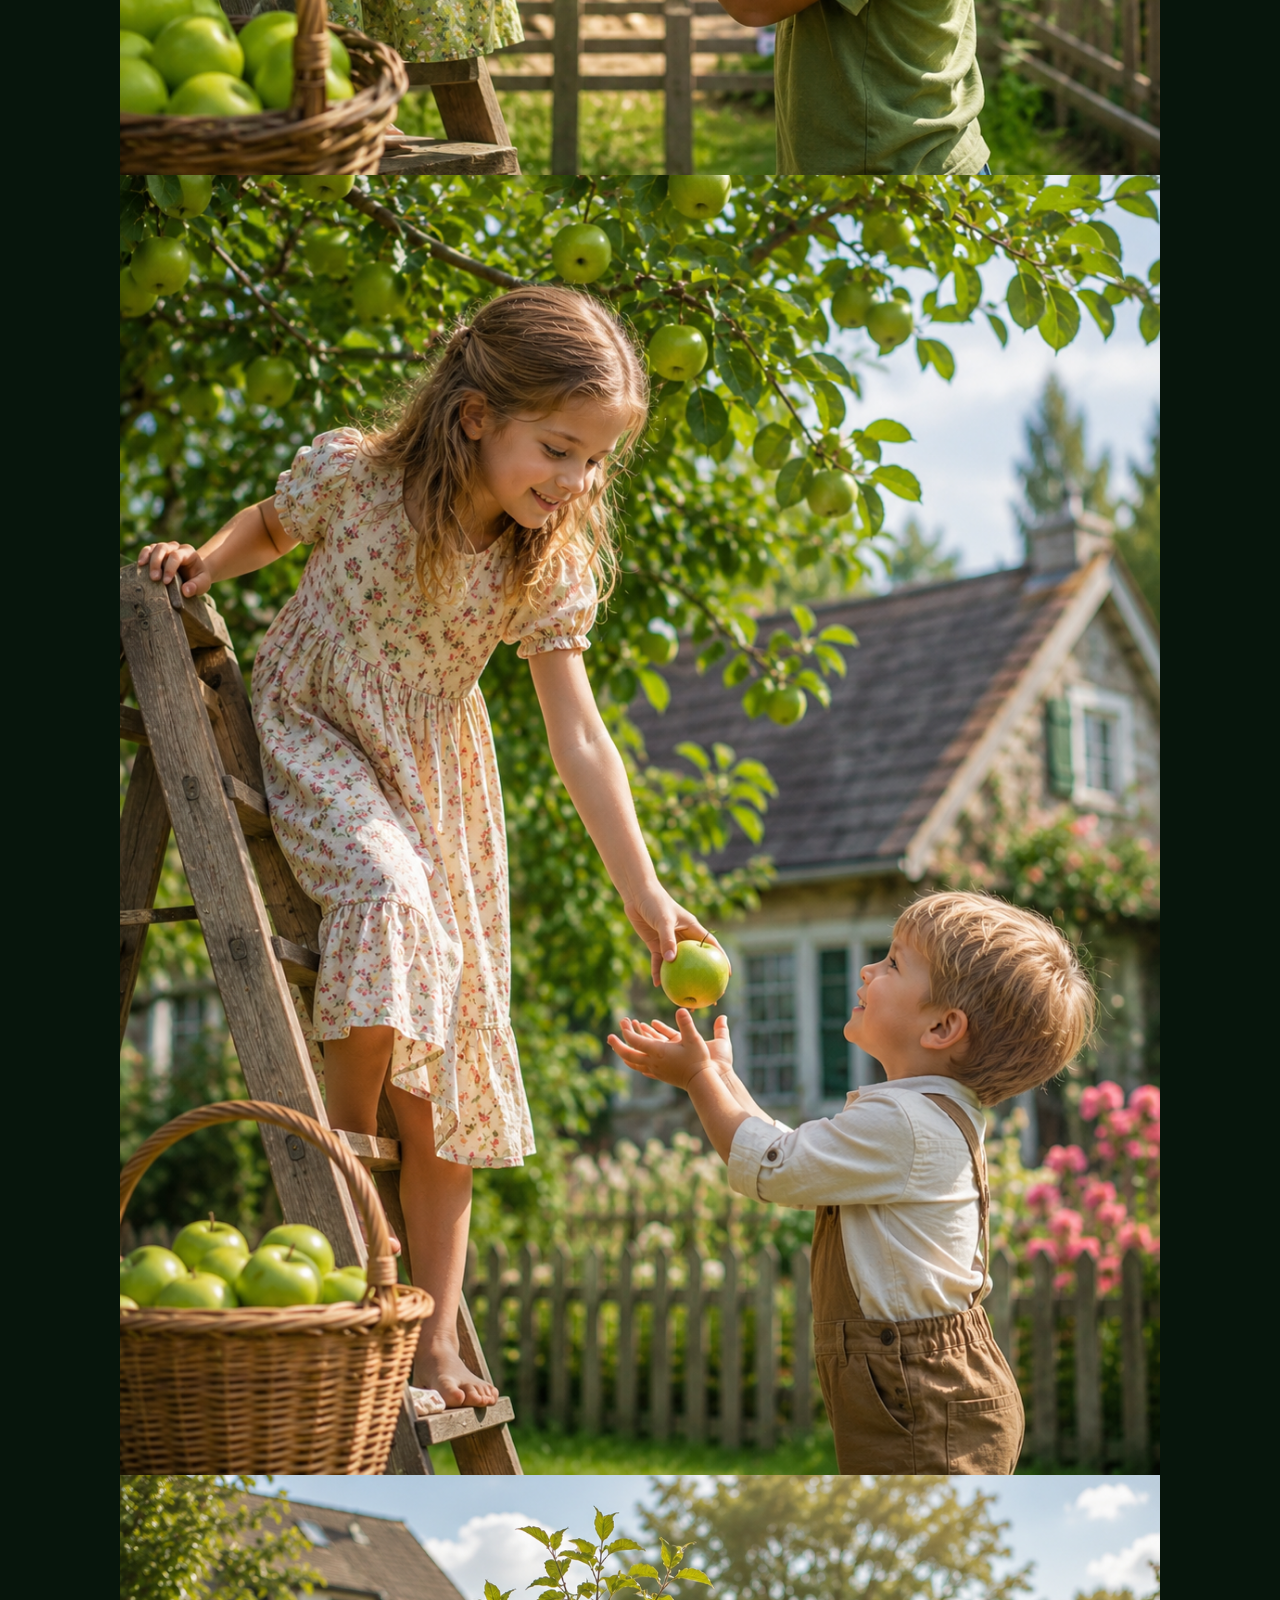
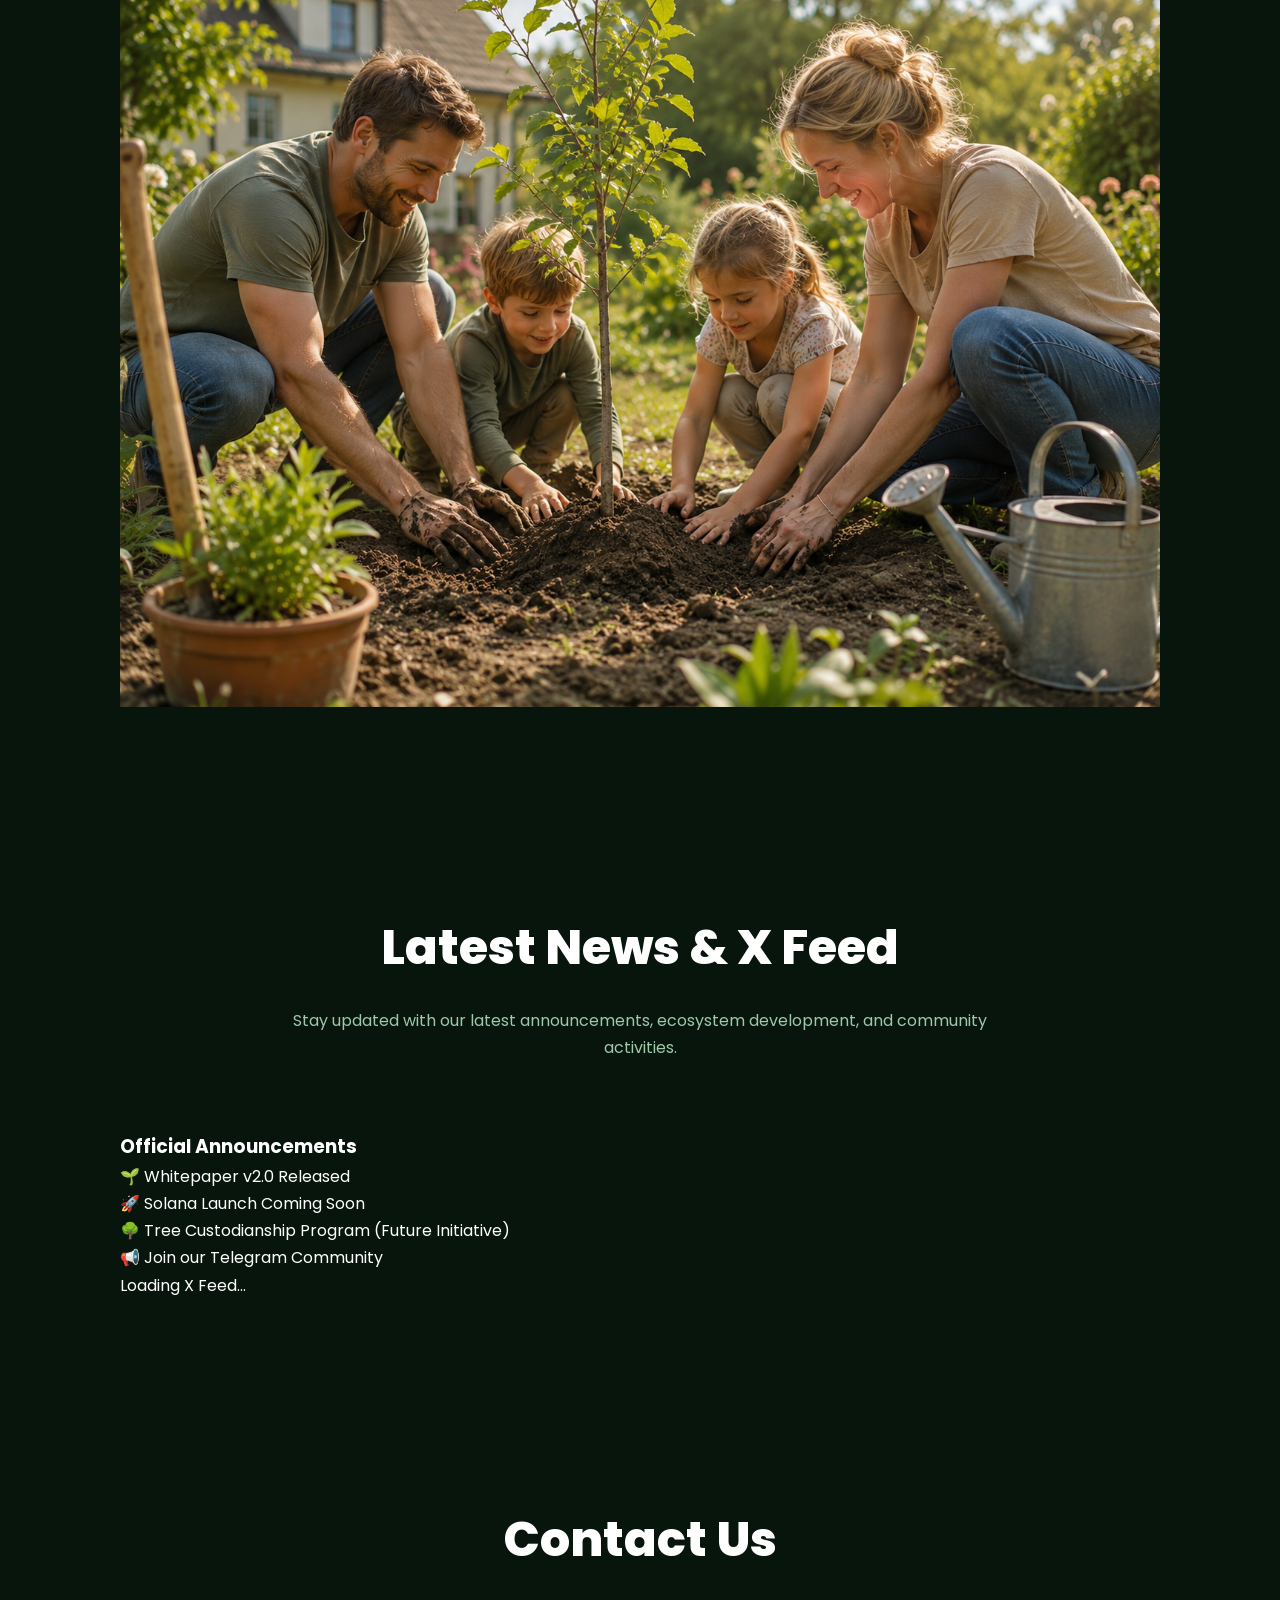
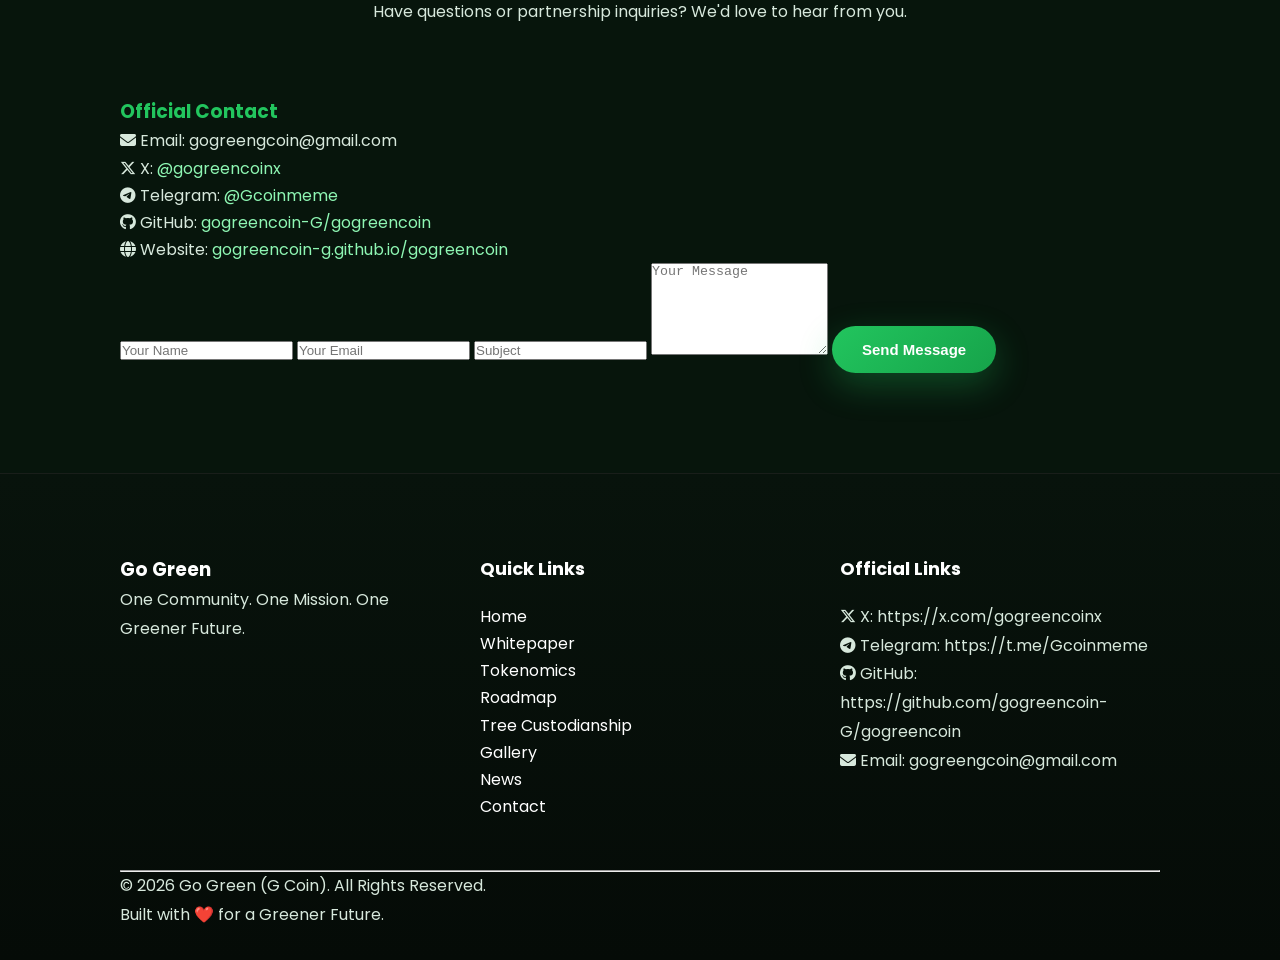
==== commit 64e75ce1: "Remove tokenomics section from index.html" ====
--- a/index.html
+++ b/index.html
@@ -563,64 +563,12 @@
 
 </div>
 
-<div class="tokenomics-right">
-
-<div class="token-card">
-
-<h3>70%</h3>
-
-<p>
-
-Public Supply
-
-</p>
-
-</div>
-
-<div class="token-card">
-
-<h3>30%</h3>
-
-<p>
-
-Reserved Ecosystem Supply
-
-</p>
-
-</div>
-
-<div class="token-card">
-
-<h3>1B</h3>
-
-<p>
-
-Fixed Maximum Supply
-
-</p>
-
-</div>
-
-<div class="token-card">
-
-<h3>0</h3>
-
-<p>
-
-Decimals
-
-</p>
-
-</div>
-
-</div>
-
-</div>
-
-</div>
-
-</section>
-
+
+</div>
+</div>
+</div>
+</div>
+</section>
 <!-- ======================================== -->
 <!-- LIVE PROJECT STATS -->
 <!-- ======================================== -->
--- a/style.css
+++ b/style.css
@@ -117,8 +117,10 @@
 ========================================================== */
 
 .container{
-    width:min(92%,1280px);
-    margin:auto;
+    width:min(90%,1100px);
+    margin:0 auto;
+    padding:0 30px;
+    box-sizing:border-box;
 }
 
 .section{
@@ -268,133 +270,90 @@
 ========================================================== */
 
 nav{
-
     display:flex;
-
+    justify-content:space-between;
     align-items:center;
-
+    width:100%;
+}
+
+.logo{
+    display:flex;
+    align-items:center;
+    gap:10px;
 }
 
 .nav-links{
-
     display:flex;
-
     align-items:center;
-
     gap:28px;
-
+    margin-left:auto;
 }
 
 .nav-links a{
-
-    color:#fff;
-
+    color:#fff;
     font-size:15px;
-
     font-weight:600;
-
     transition:var(--transition);
-
 }
 
 .nav-links a:hover{
-
     color:var(--primary);
-
 }
 
 .menu-btn{
-
     display:none;
-
+    margin-left:20px;
     font-size:30px;
-
-    color:#fff;
-
+    color:#fff;
     cursor:pointer;
-
 }
 
 /* ==========================================================
    RESPONSIVE
 ========================================================== */
-
-@media(max-width:992px){
+@media (max-width:992px){
+
+nav{
+    display:flex;
+    justify-content:space-between;
+    align-items:center;
+}
+
+.logo{
+    display:flex;
+    align-items:center;
+    gap:10px;
+}
 
 .nav-links{
-
     position:fixed;
-
     top:0;
     right:-100%;
-
     width:280px;
     height:100vh;
-
     background:#08130d;
-
     display:flex;
-
     flex-direction:column;
-
     justify-content:center;
-
     align-items:center;
-
     gap:30px;
-
-    transition:.35s;
-
+    transition:0.35s;
+    z-index:999;
 }
 
 .nav-links.active{
-
     right:0;
-
 }
 
 .menu-btn{
-
     display:block;
-
-}
-
-}
-
-@media(max-width:768px){
-
-.section{
-
-    padding:80px 0;
-
-}
-
-.section-title h2{
-
-    font-size:34px;
-
-}
-
-.logo img{
-
-    width:46px;
-    height:46px;
-
-}
-
-.logo span{
-
-    font-size:1.1rem;
-
-}
-
-.btn{
-
-    width:100%;
-
-}
-
-} 
+    margin-left:auto;
+    font-size:30px;
+    color:#fff;
+    cursor:pointer;
+}
+
+}
 
 /* ==========================================================
    GO GREEN (G Coin)
@@ -838,7 +797,19 @@
         0 24px 60px rgba(34,197,94,.15);
 
 }
-
+.whitepaper-card p,
+.whitepaper-card li{
+    max-width:820px;
+    margin-left:auto;
+    margin-right:auto;
+    line-height:1.9;
+}
+
+.whitepaper-card h3{
+    max-width:820px;
+    margin-left:auto;
+    margin-right:auto;
+}
 /* ==========================
    TYPOGRAPHY
 ========================== */
@@ -1353,7 +1324,51 @@
 }
 
 }
-
+/* ==========================
+   WHITEPAPER COVER
+========================== */
+
+.cover{
+    padding-top:100px;
+    padding-bottom:40px;
+}
+
+.cover-logo{
+    display:block;
+    width:100%;
+    max-width:1200px;
+    height:auto;
+    margin:0 auto 30px;
+    border-radius:20px;
+    object-fit:contain;
+}
+
+.cover-content{
+    text-align:center;
+}
+
+.cover-title{
+    font-size:48px;
+    margin-bottom:15px;
+}
+
+.cover-title span{
+    color:var(--primary);
+}
+
+.cover-tagline{
+    color:var(--text-light);
+    margin-bottom:30px;
+}
+
+.cover-badge{
+    display:inline-block;
+    padding:8px 20px;
+    border-radius:30px;
+    background:rgba(34,197,94,.15);
+    border:1px solid rgba(34,197,94,.3);
+    margin-bottom:25px;
+}
 /* ==========================================================
    GO GREEN (G Coin)
    Premium Responsive Style v3.0
@@ -1652,3 +1667,74 @@
 
 }
 
+
+/* Whitepaper Page */
+
+body{
+    margin:0;
+    padding:0;
+}
+
+.whitepaper-container{
+    max-width:1100px;
+    margin:0 auto;
+    padding:30px 20px;
+}
+
+.whitepaper-container img{
+    width:100%;
+    height:auto;
+    display:block;
+}
+
+.whitepaper-container h1,
+.whitepaper-container h2,
+.whitepaper-container h3,
+.whitepaper-container p,
+.whitepaper-container ul{
+    margin-left:0;
+    margin-right:0;
+}
+
+@media (max-width:768px){
+
+.whitepaper-container{
+    padding:20px 16px;
+}
+
+.whitepaper-container img{
+    width:100%;
+    height:auto;
+}
+
+}
+.cover{
+    width:100%;
+    margin:0;
+    padding:0;
+}
+
+.cover-logo{
+    display:block;
+    width:100%;
+    max-width:1200px;
+    height:auto;
+    margin:0 auto;
+}
+/* Whitepaper Text Readability */
+.whitepaper-card p,
+.whitepaper-card li{
+    line-height:1.9;
+}
+
+/* Whitepaper Card Fix */
+
+.whitepaper-card{
+    padding:40px 80px !important;
+}
+
+@media (max-width:768px){
+    .whitepaper-card{
+        padding:25px 20px !important;
+    }
+}
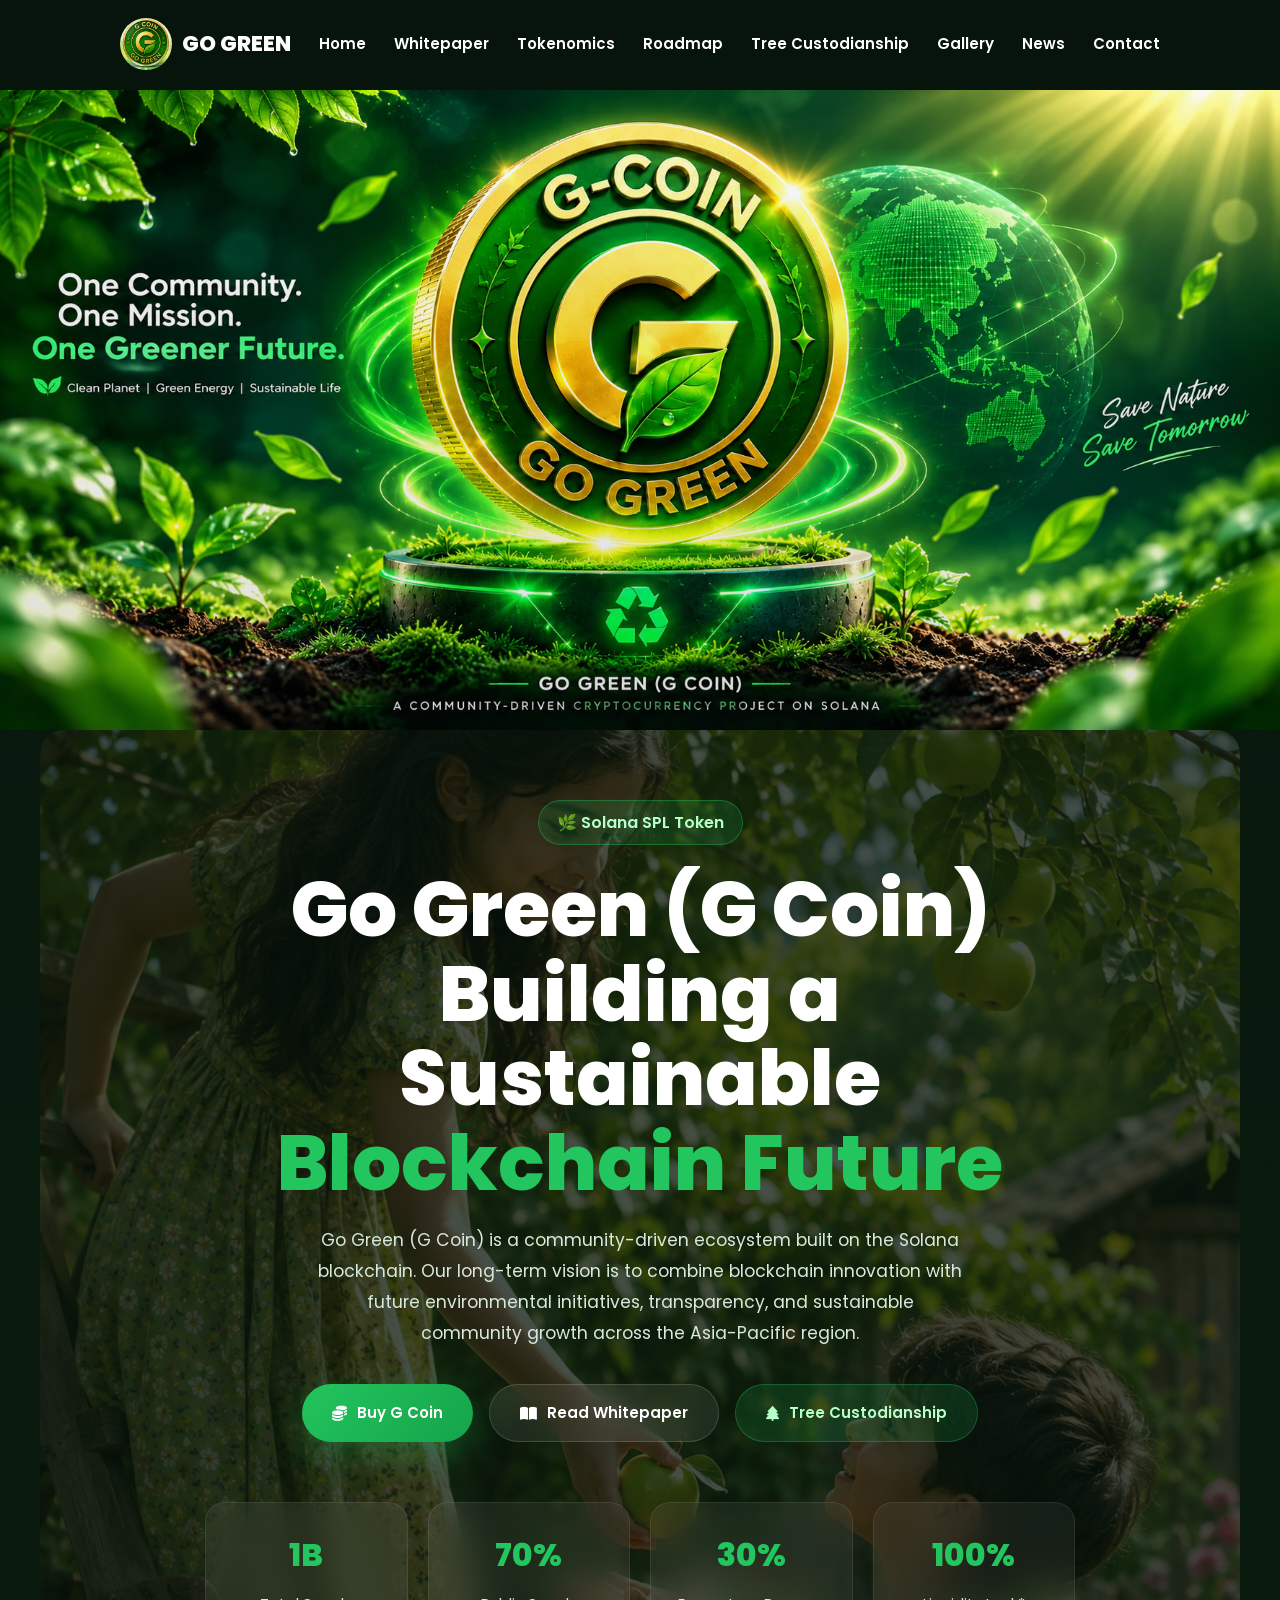
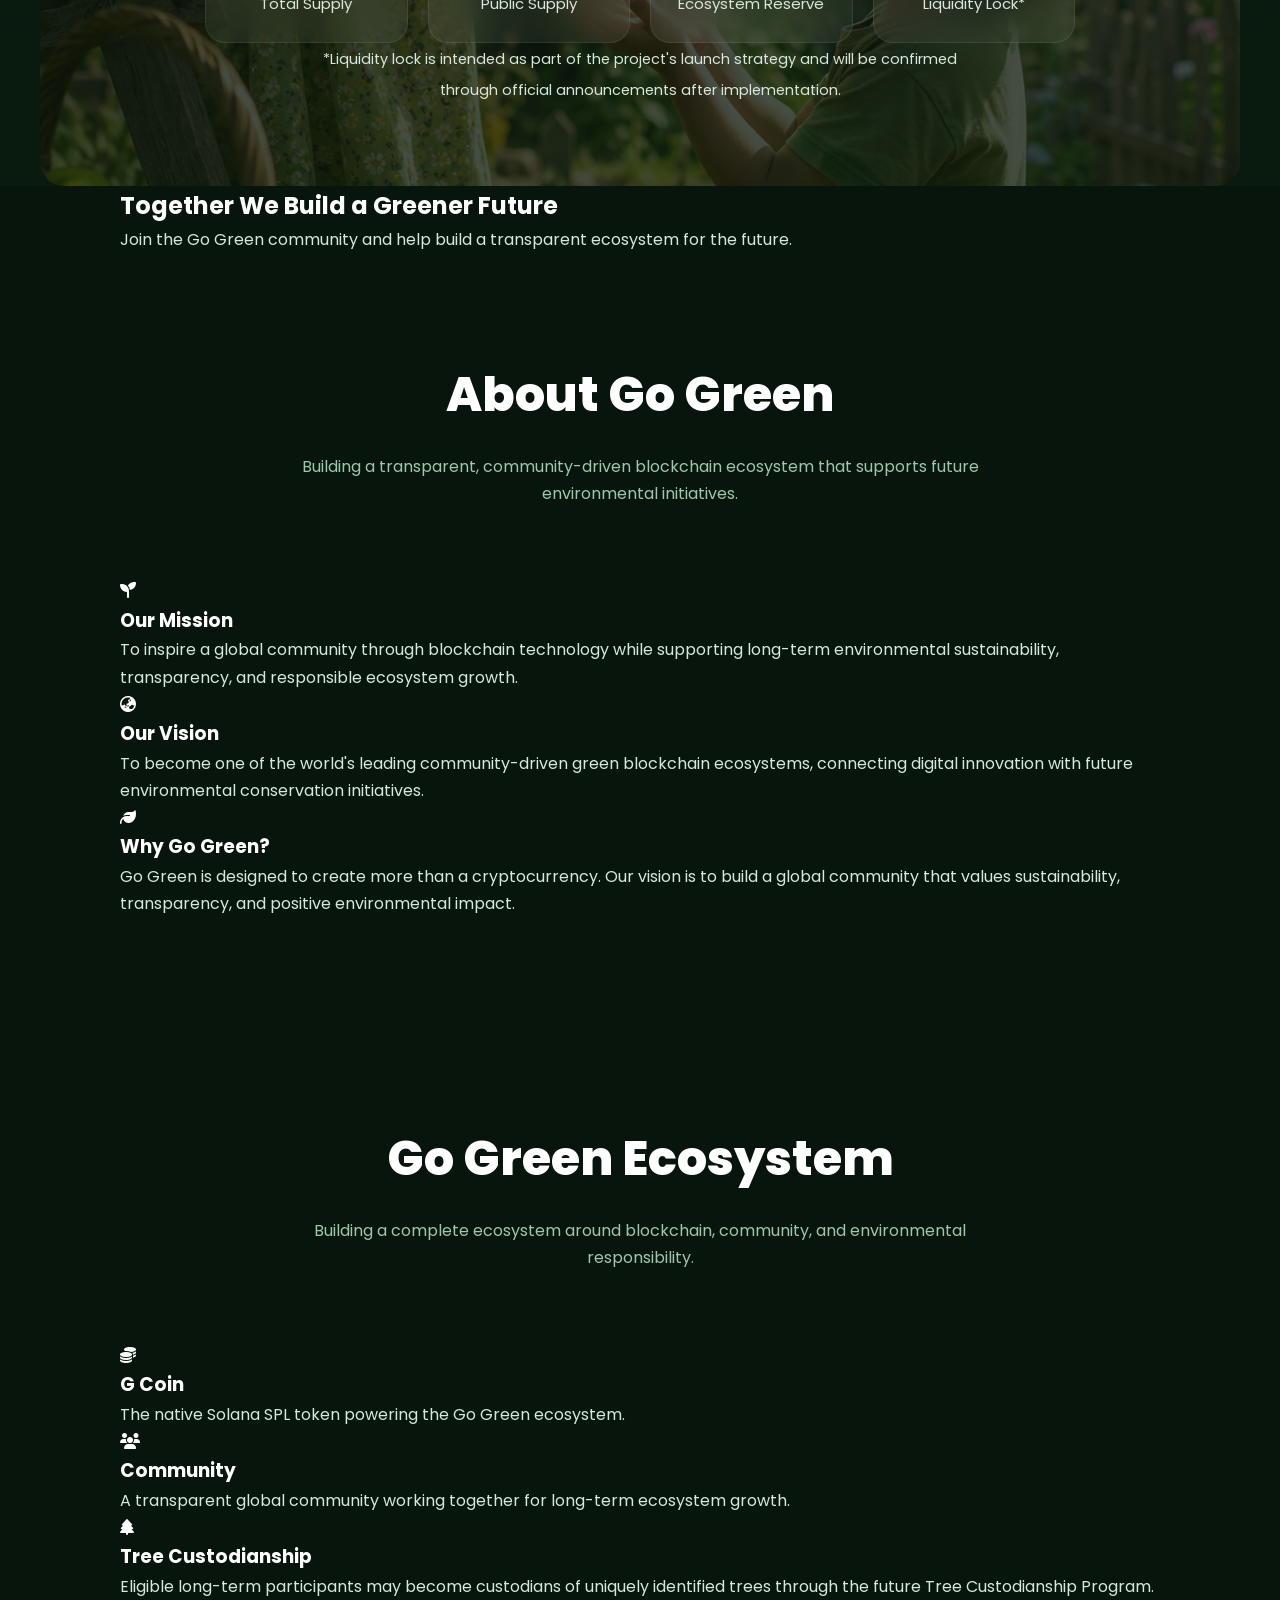
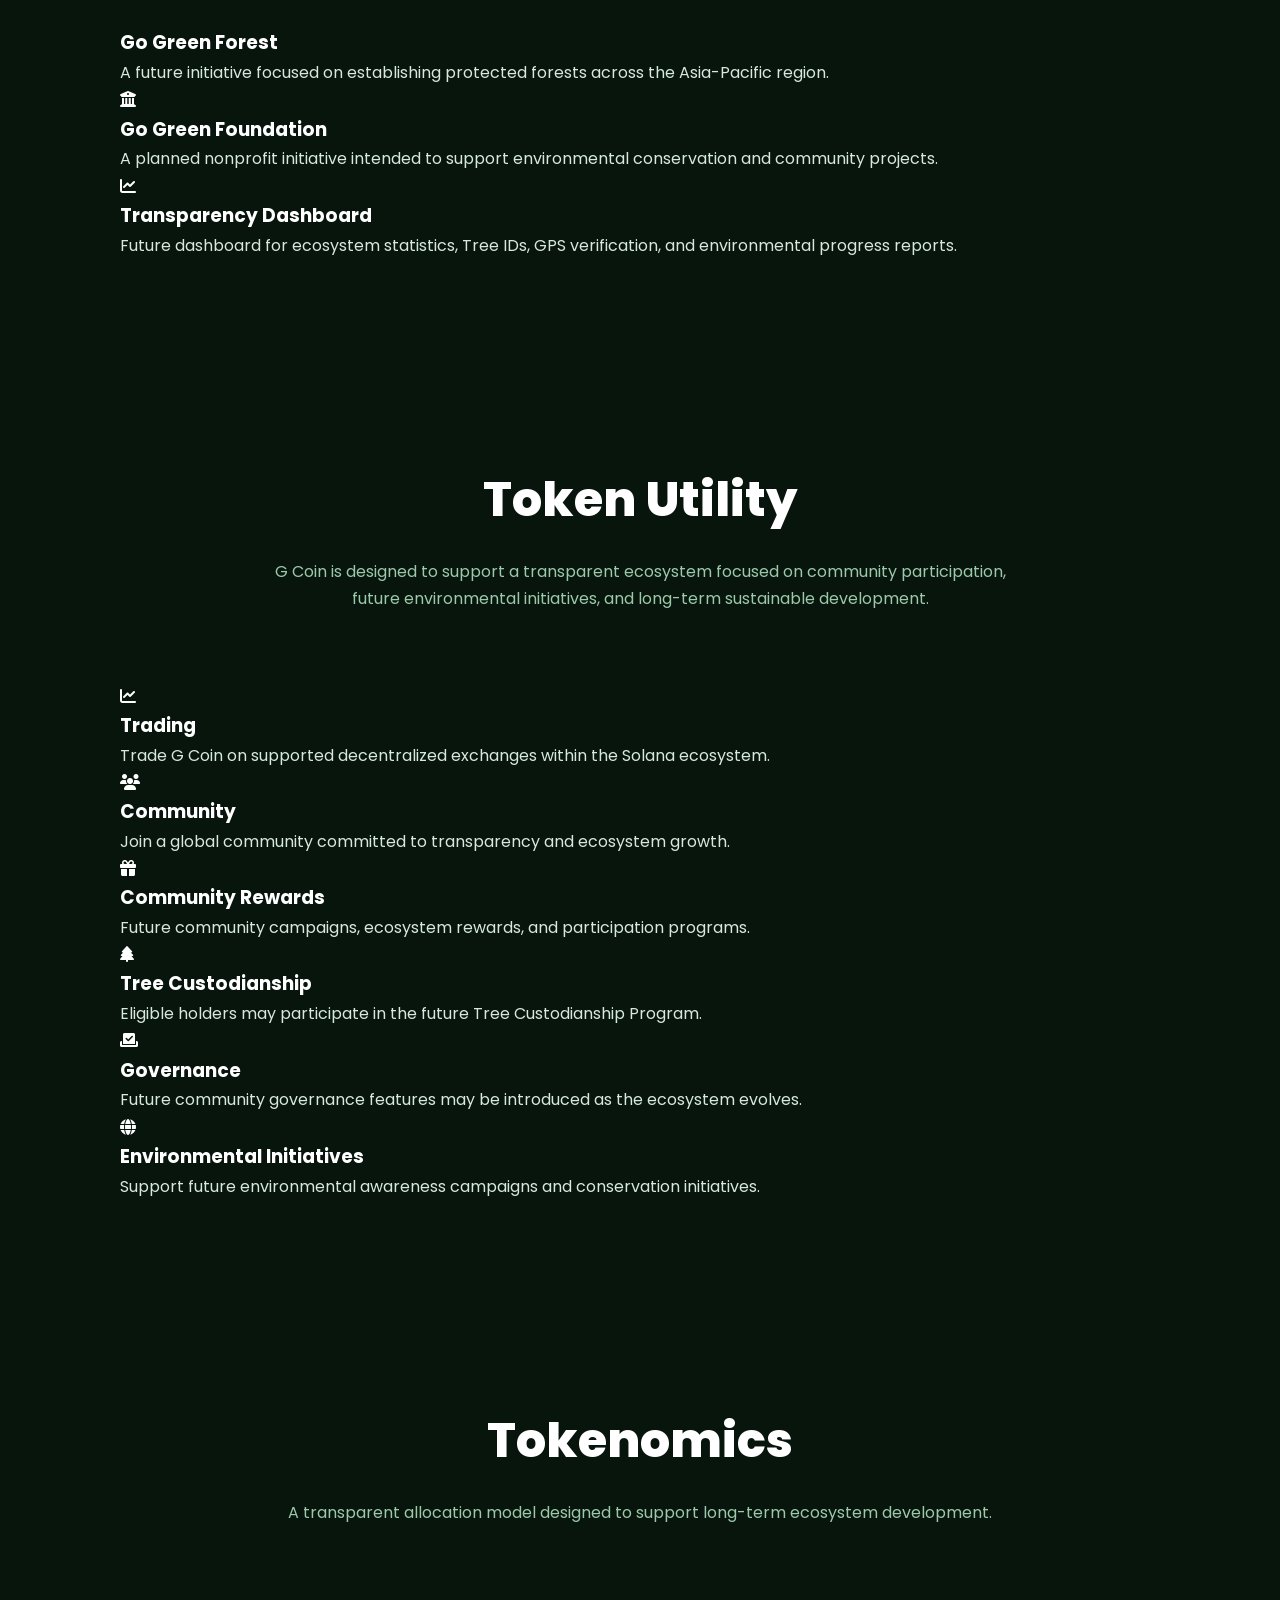
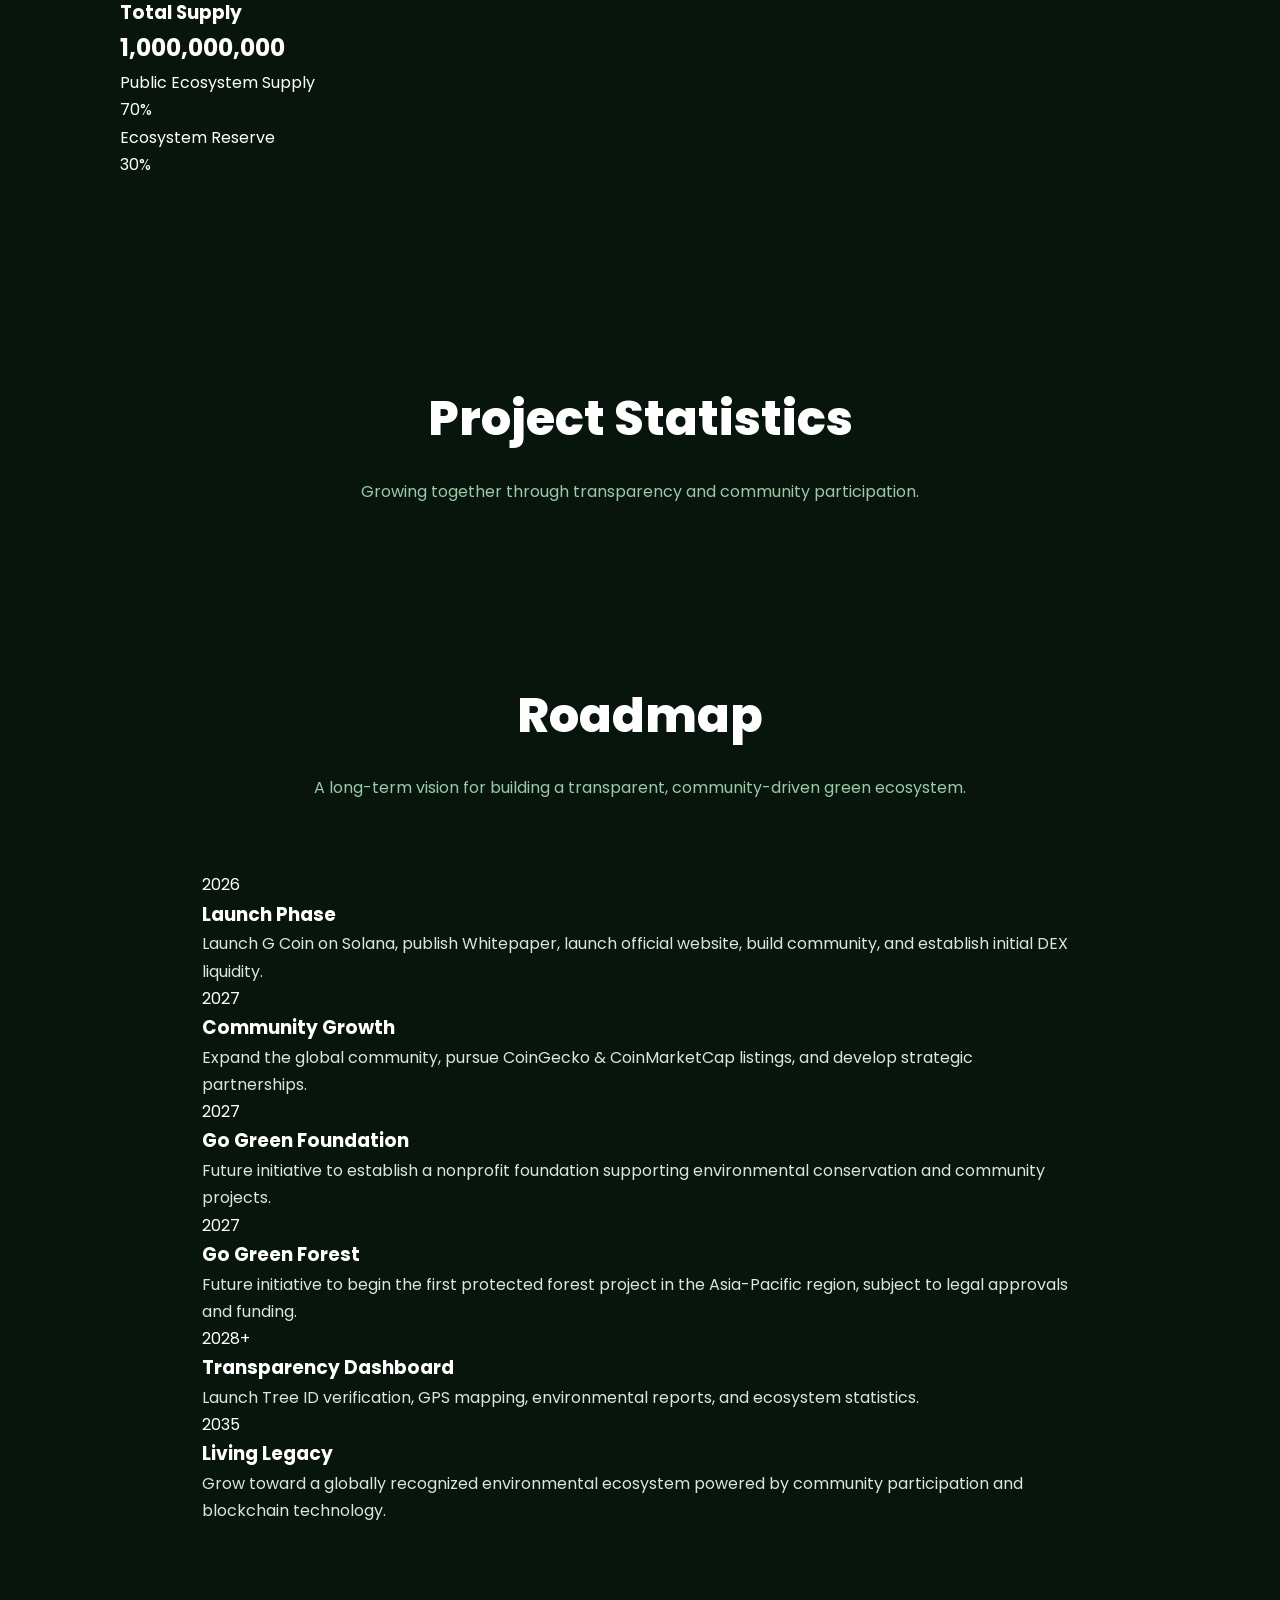
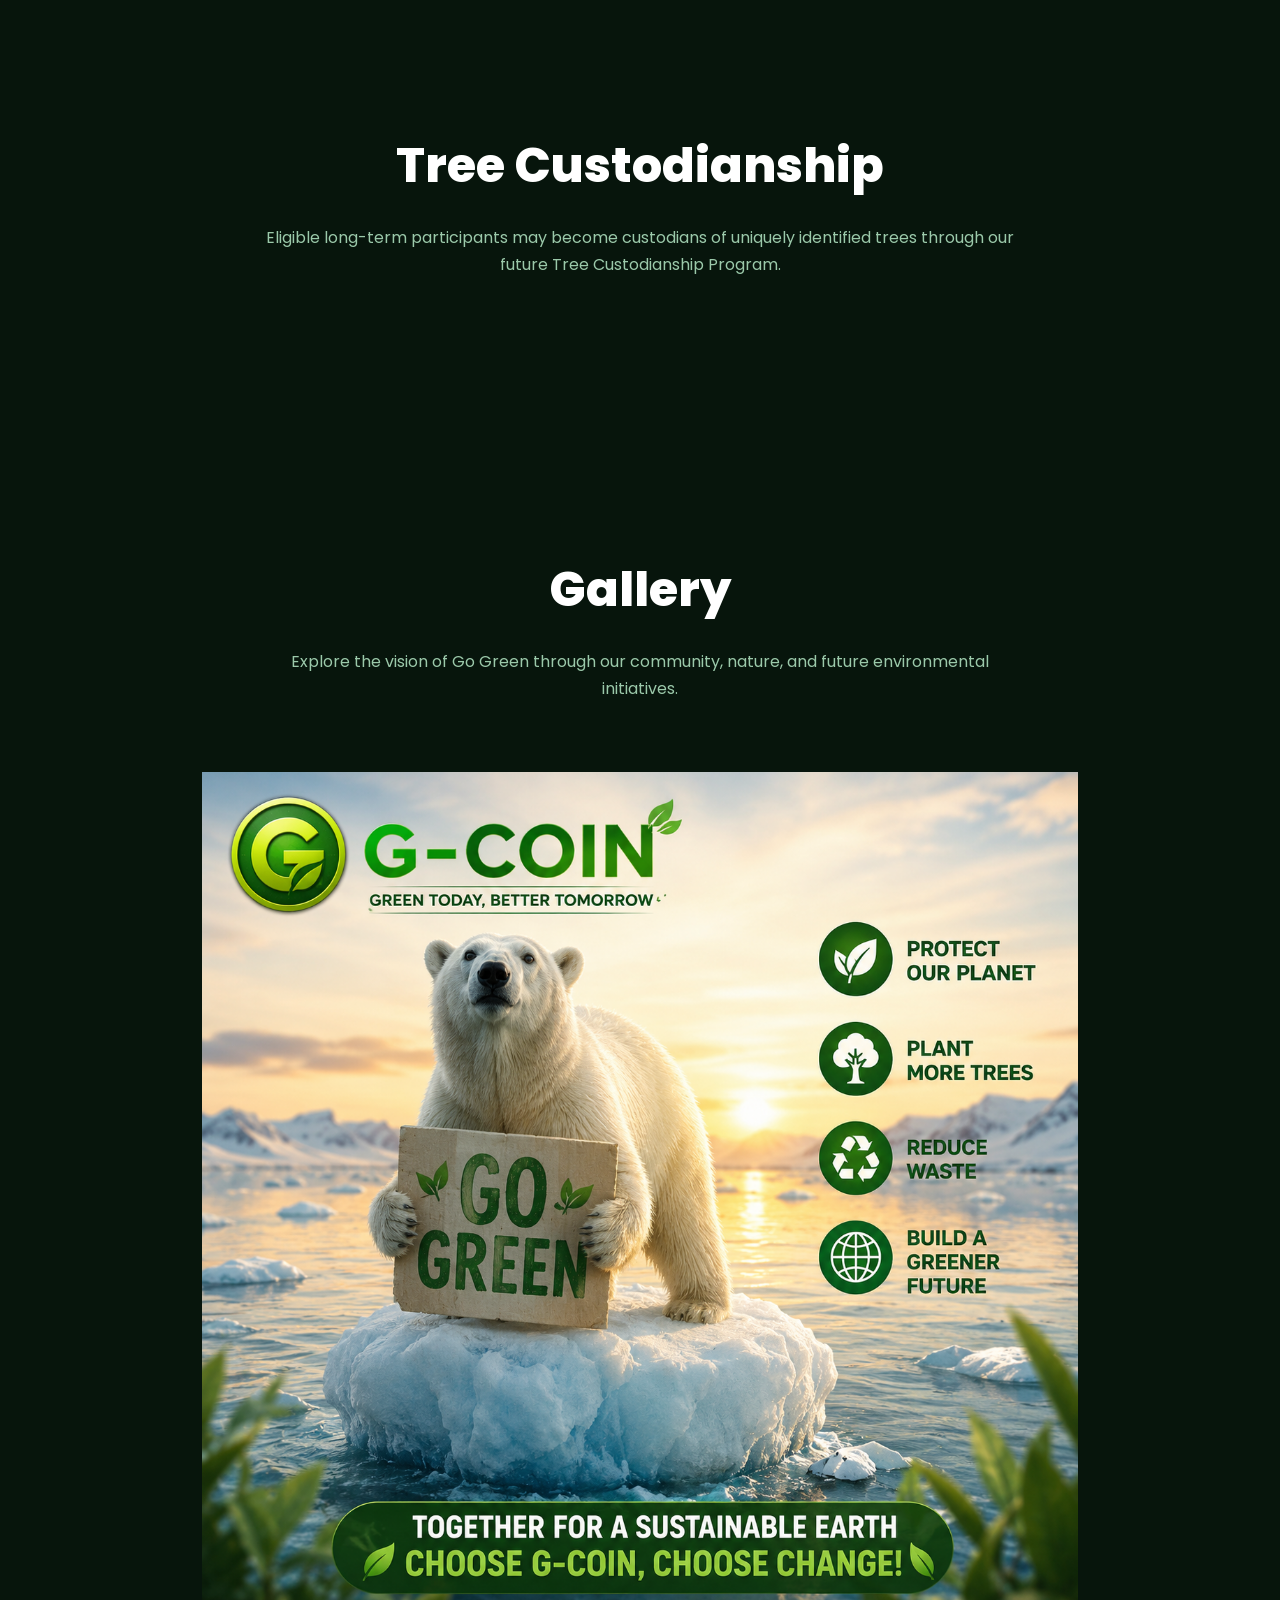
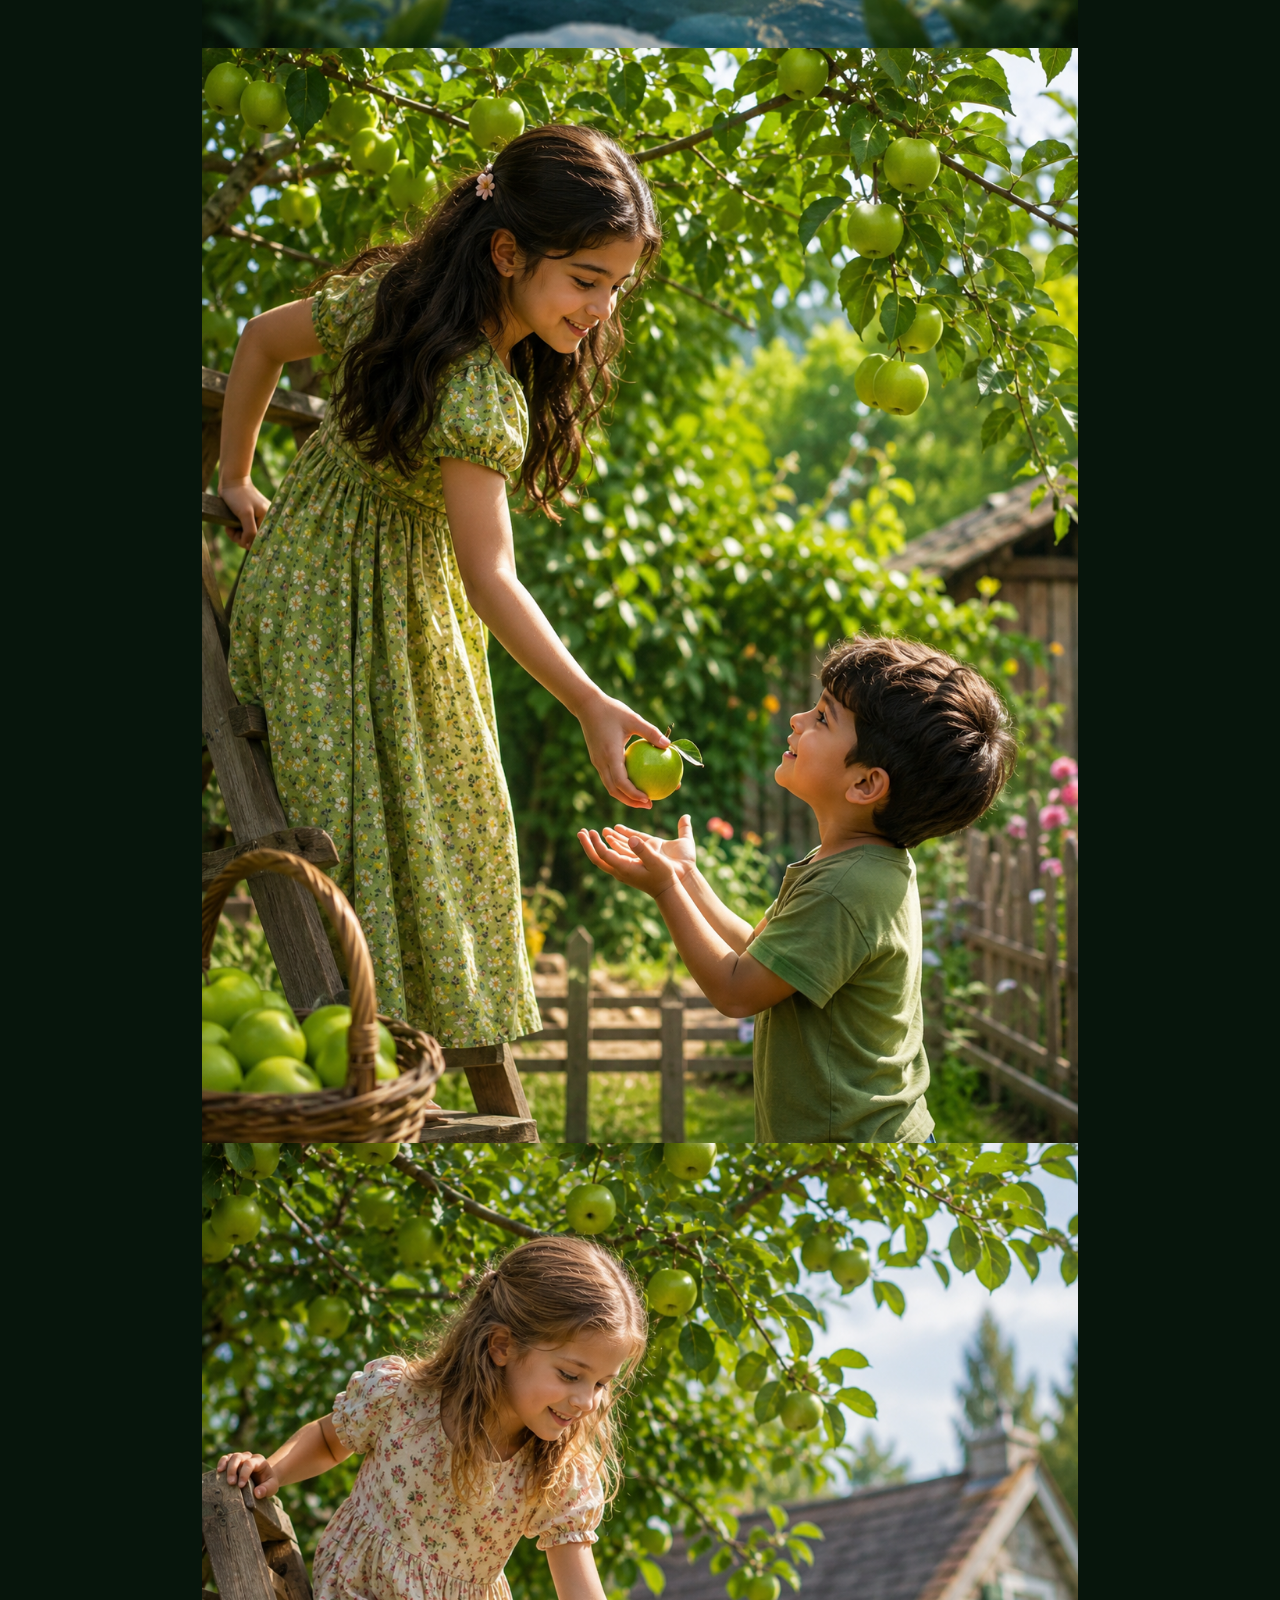
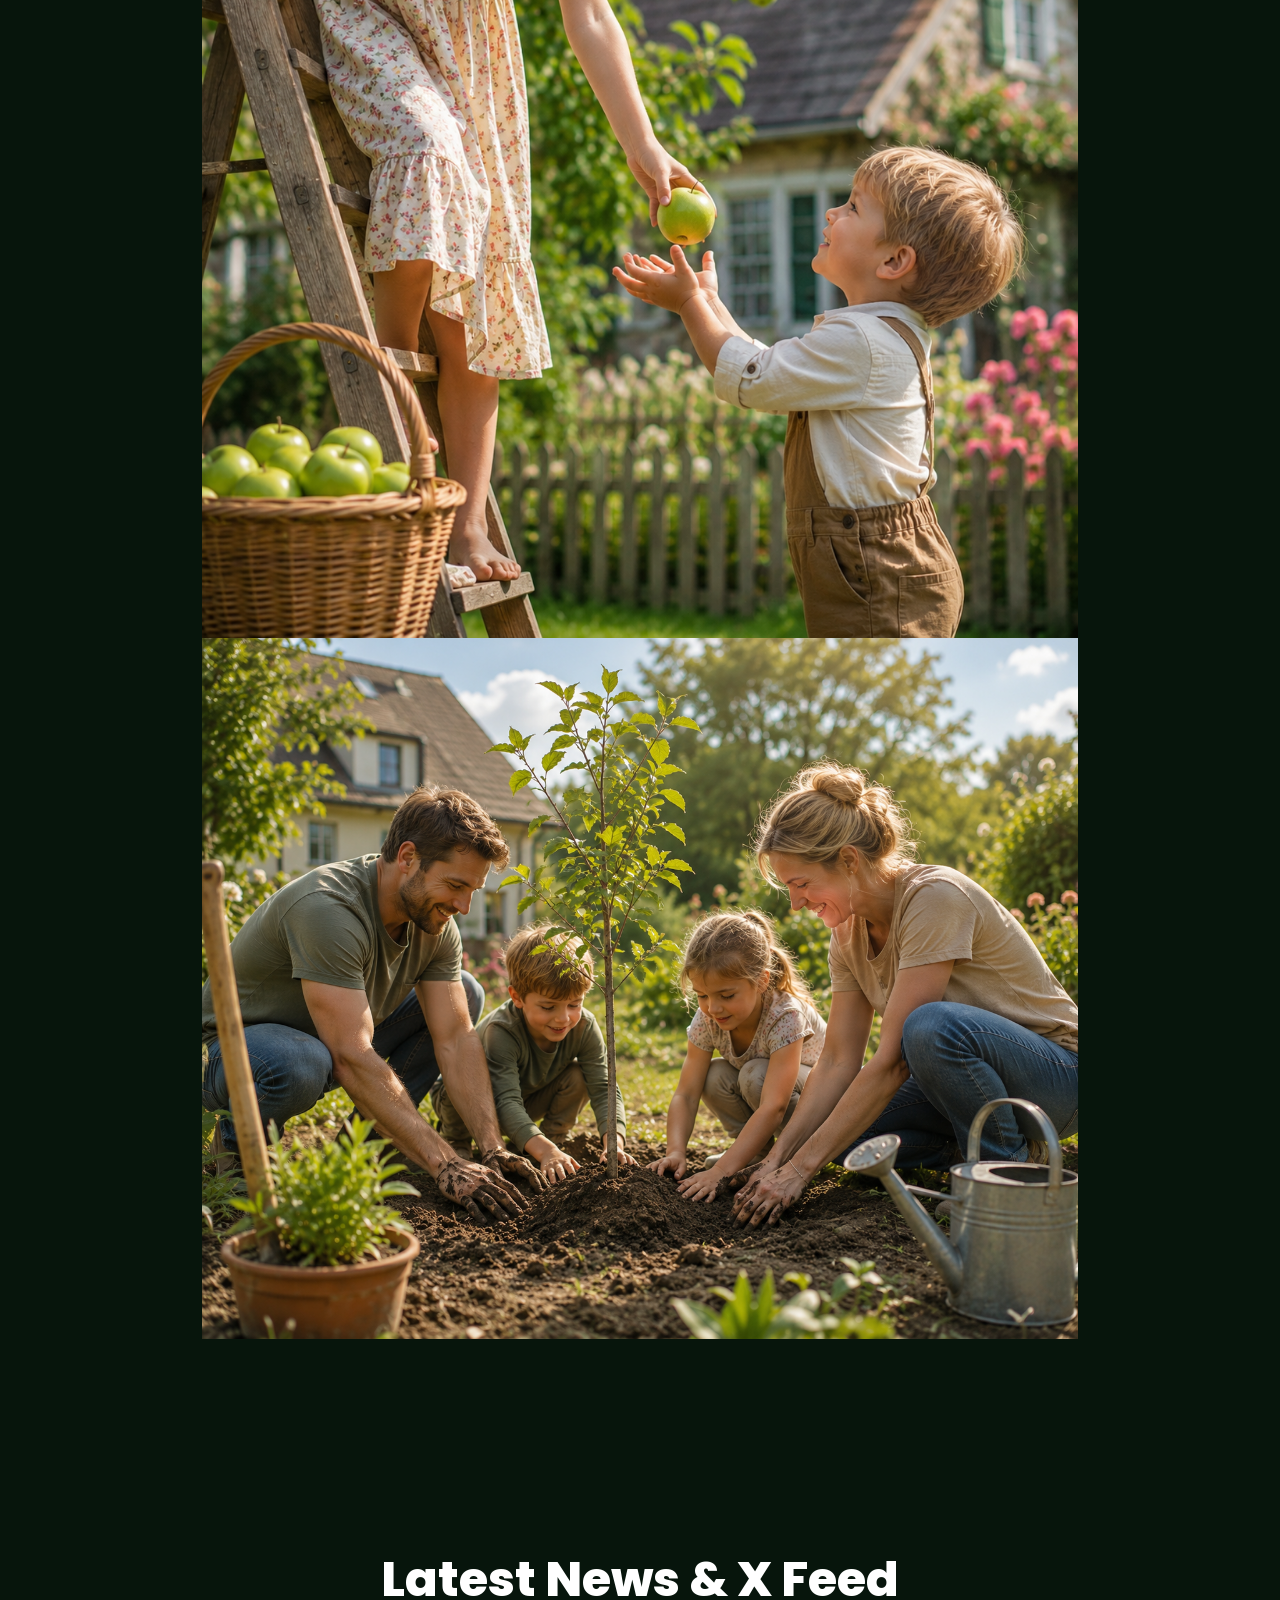
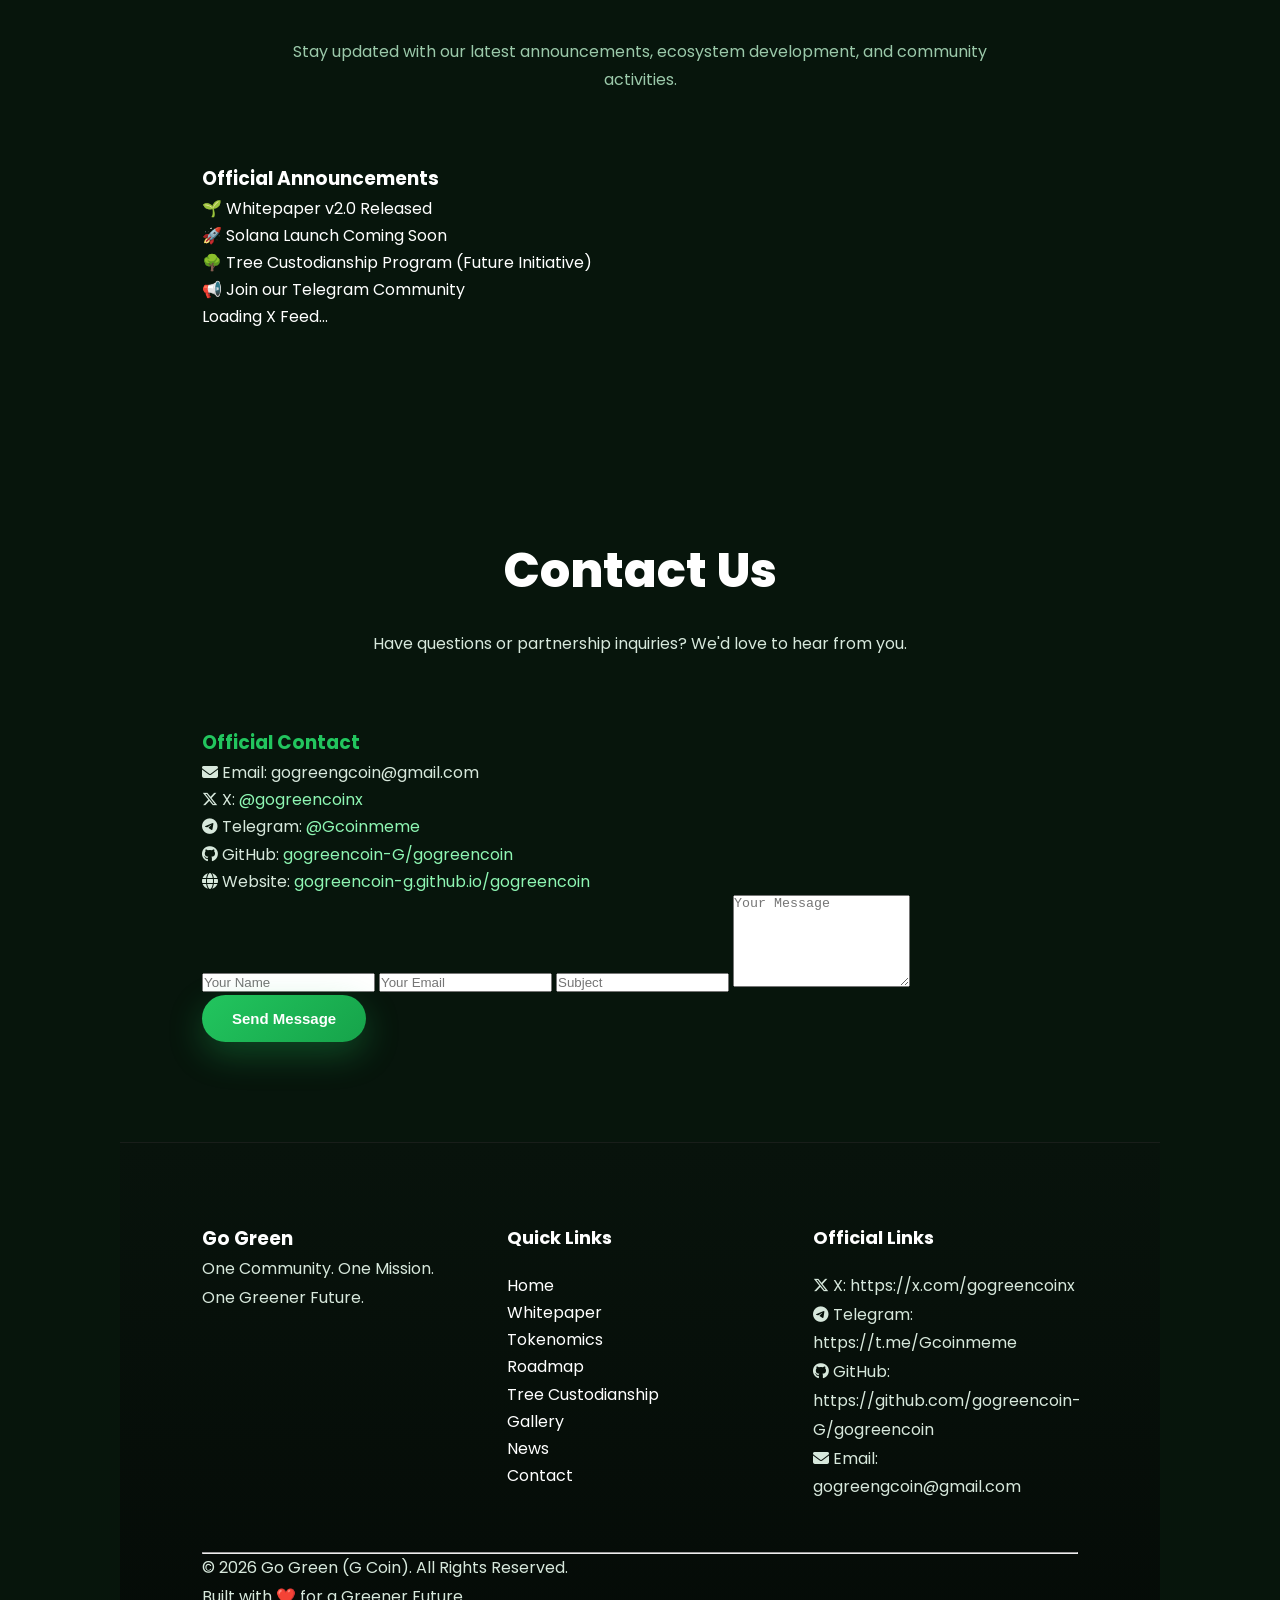
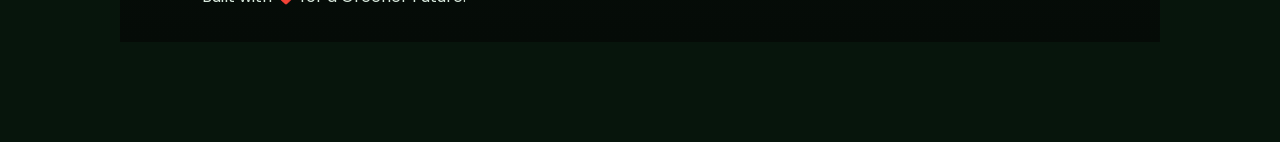
==== commit 00a02254: "Delete stats section from index.html Removed statistics section from the HTML." ====
--- a/index.html
+++ b/index.html
@@ -591,49 +591,6 @@
 
 <div class="stats-grid">
 
-<div class="stat-item">
-
-<h2>1B</h2>
-
-<p>Total Supply</p>
-
-</div>
-
-<div class="stat-item">
-
-<h2>70%</h2>
-
-<p>Public Supply</p>
-
-</div>
-
-<div class="stat-item">
-
-<h2>30%</h2>
-
-<p>Reserve Supply</p>
-
-</div>
-
-<div class="stat-item">
-
-<h2>100%</h2>
-
-<p>Liquidity Lock*</p>
-
-</div>
-
-</div>
-
-<p class="center-note">
-
-*Liquidity lock information will be published through official channels after implementation.
-
-</p>
-
-</div>
-
-</section>
 <!-- ======================================== -->
 <!-- ROADMAP SECTION -->
 <!-- ======================================== -->
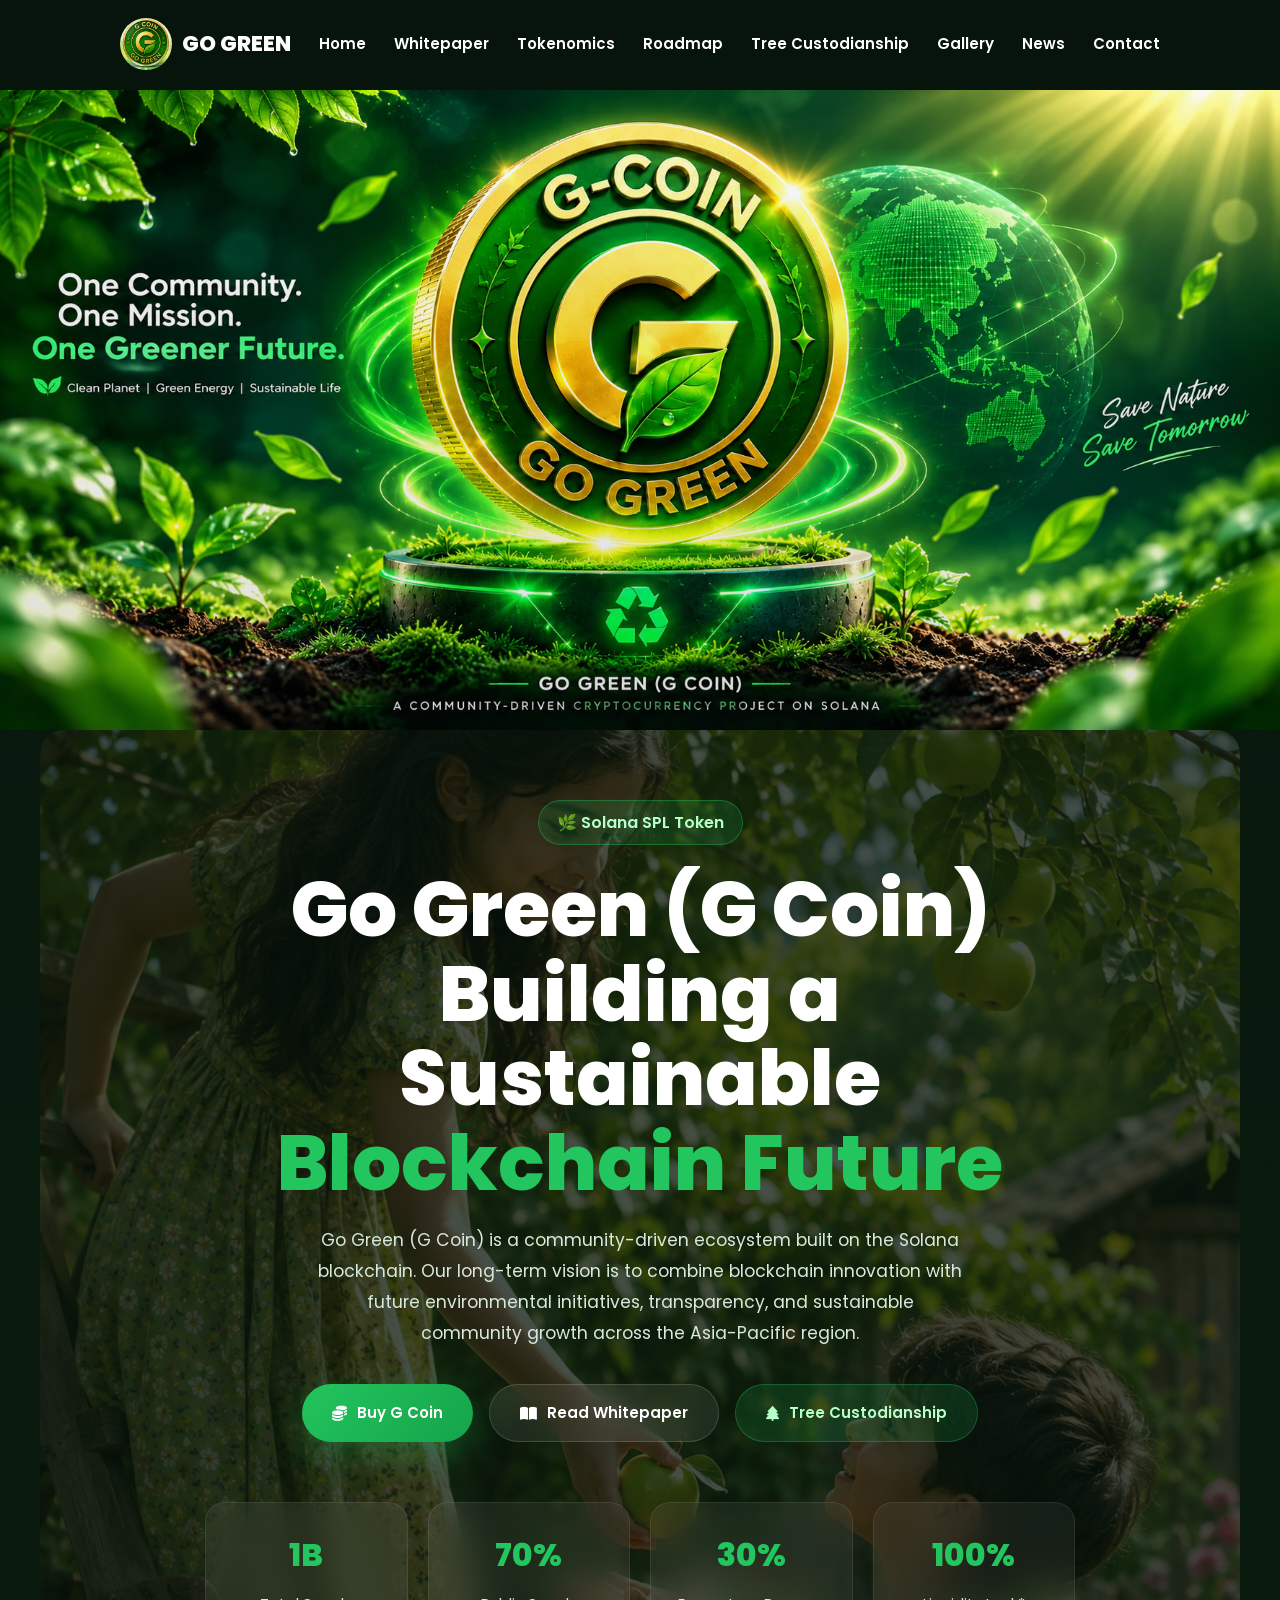
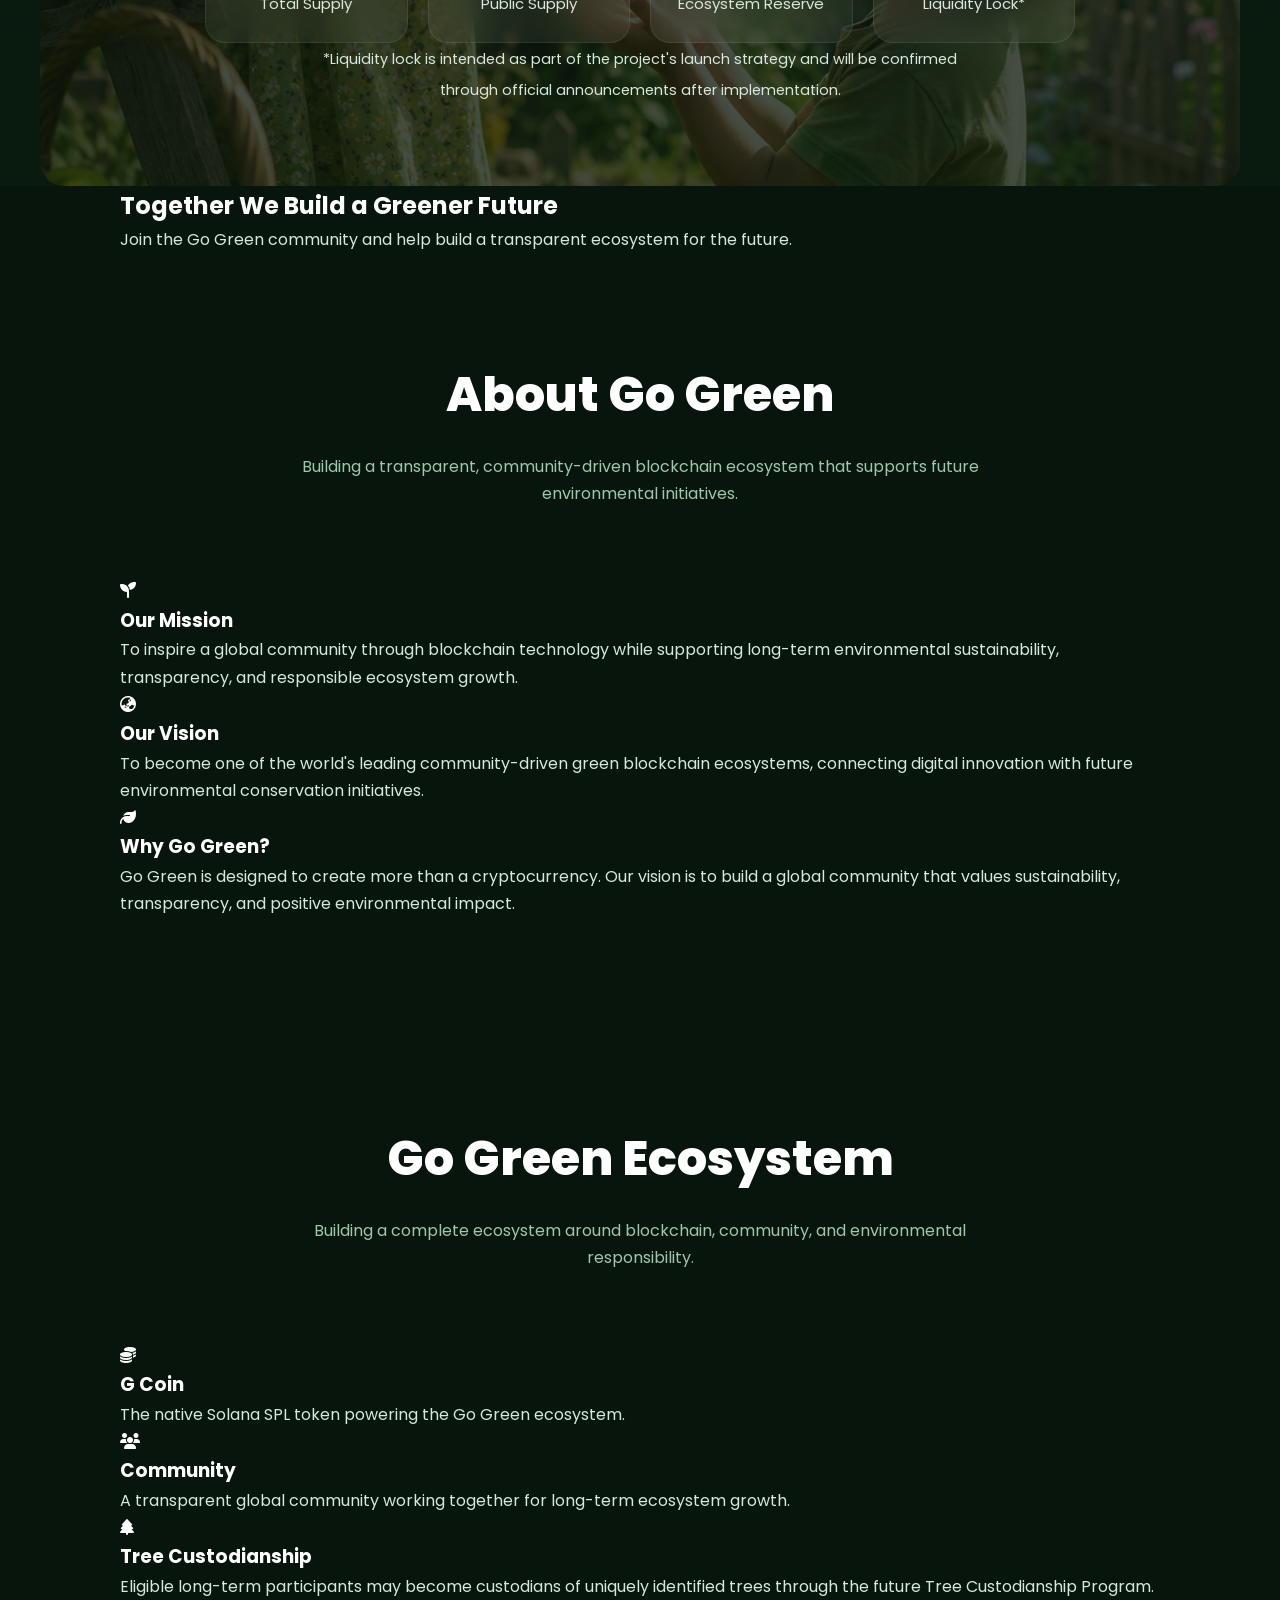
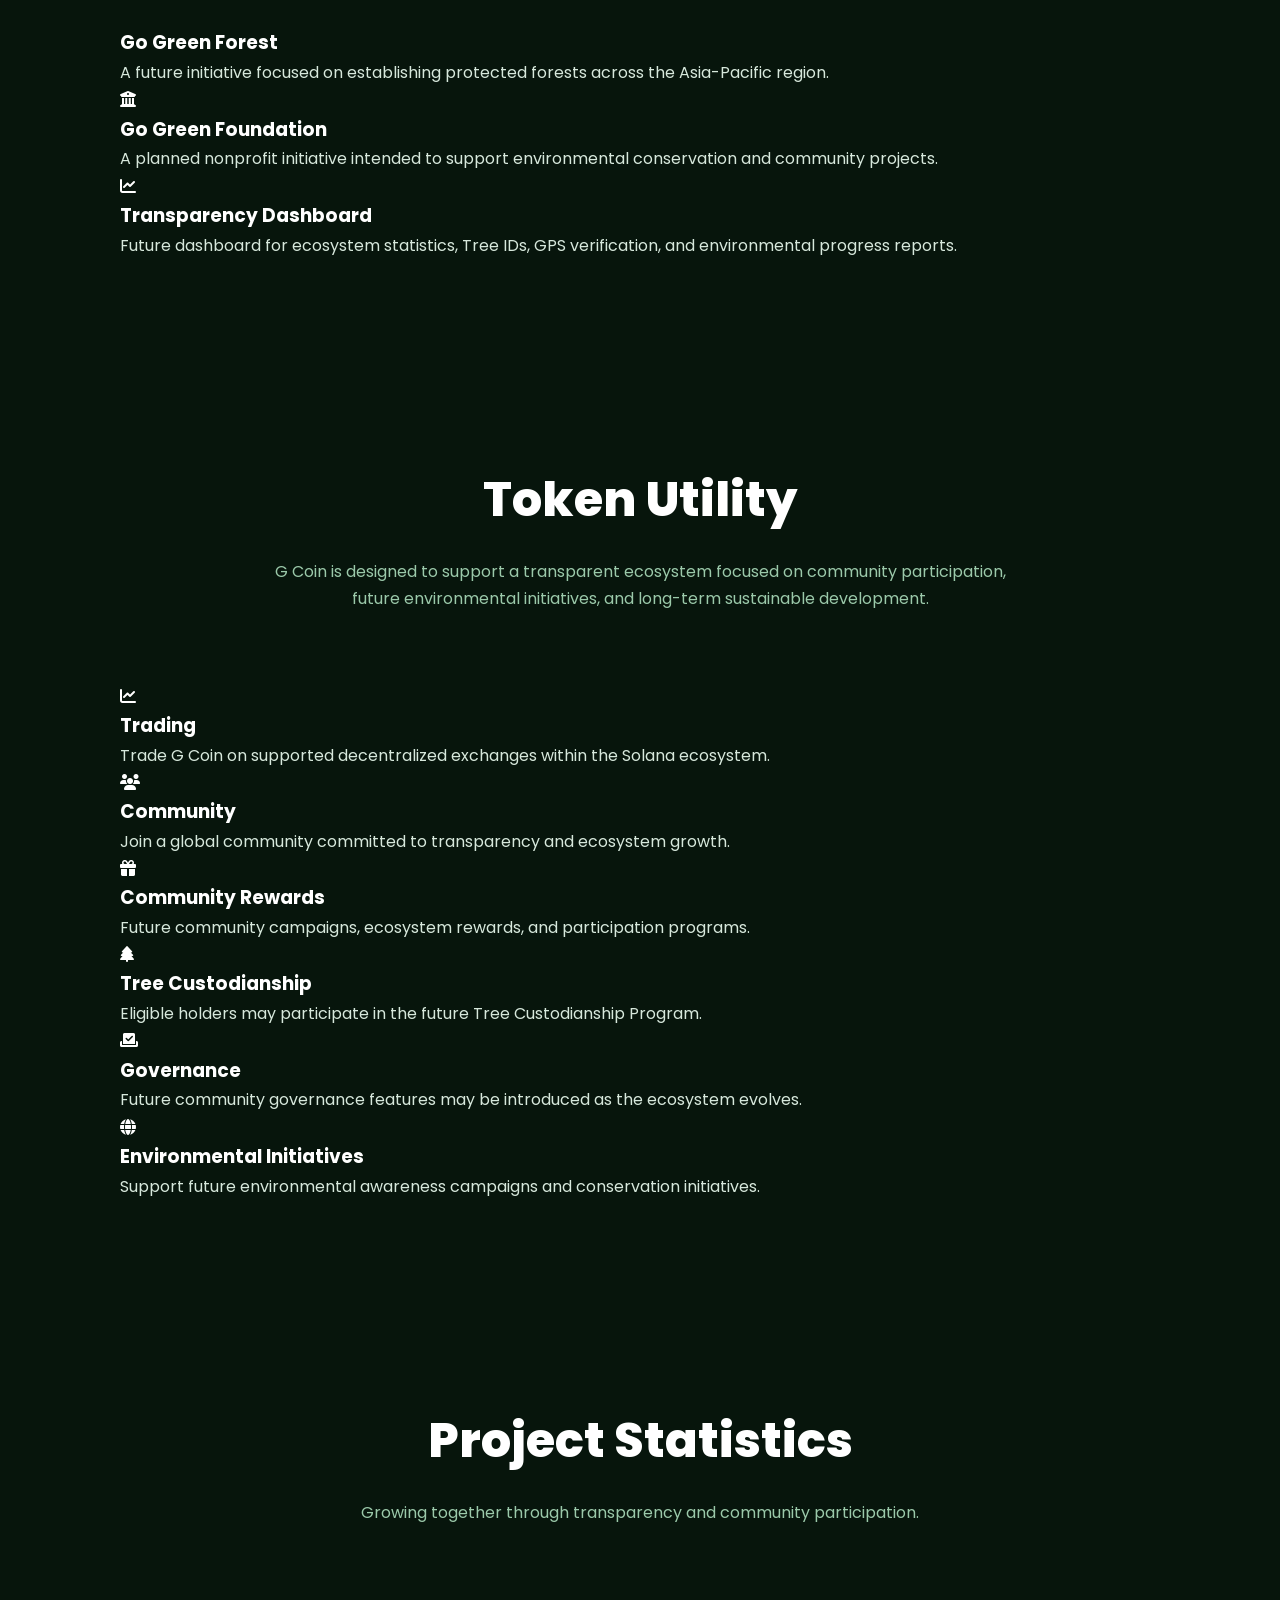
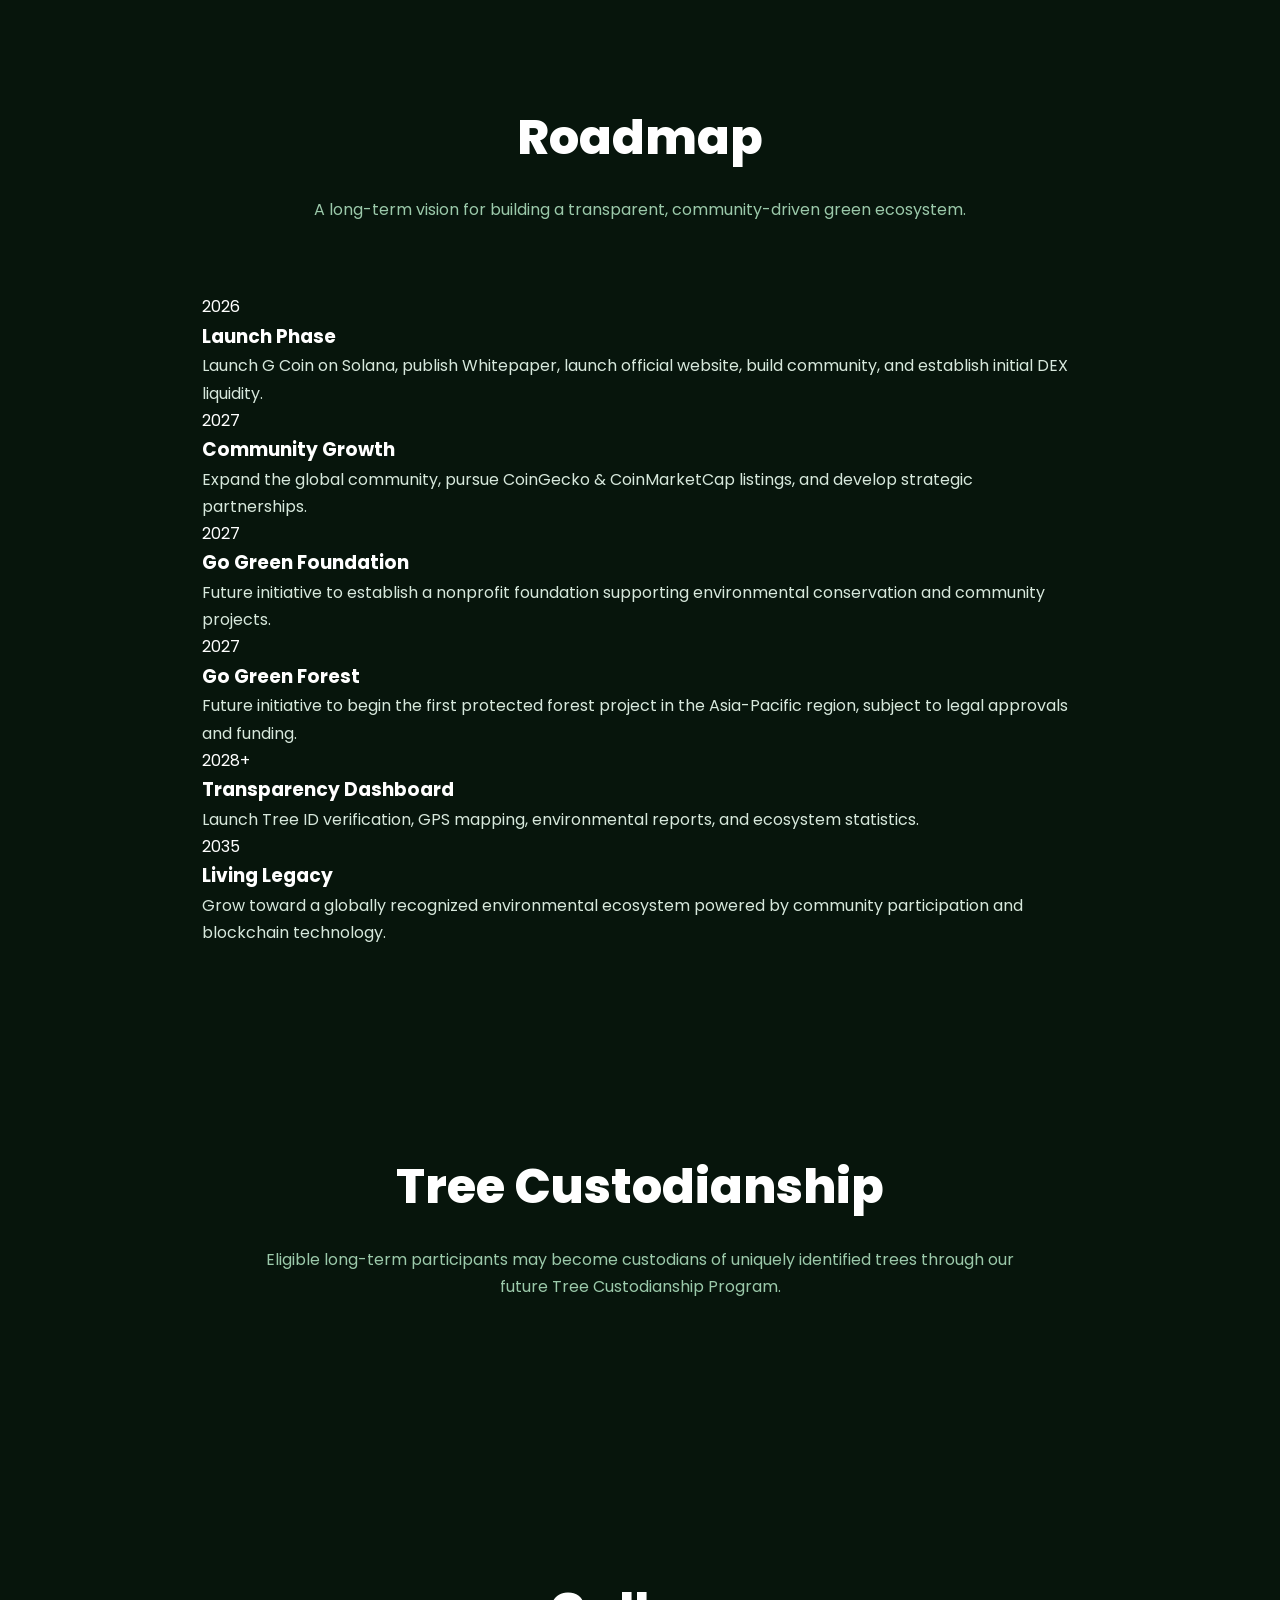
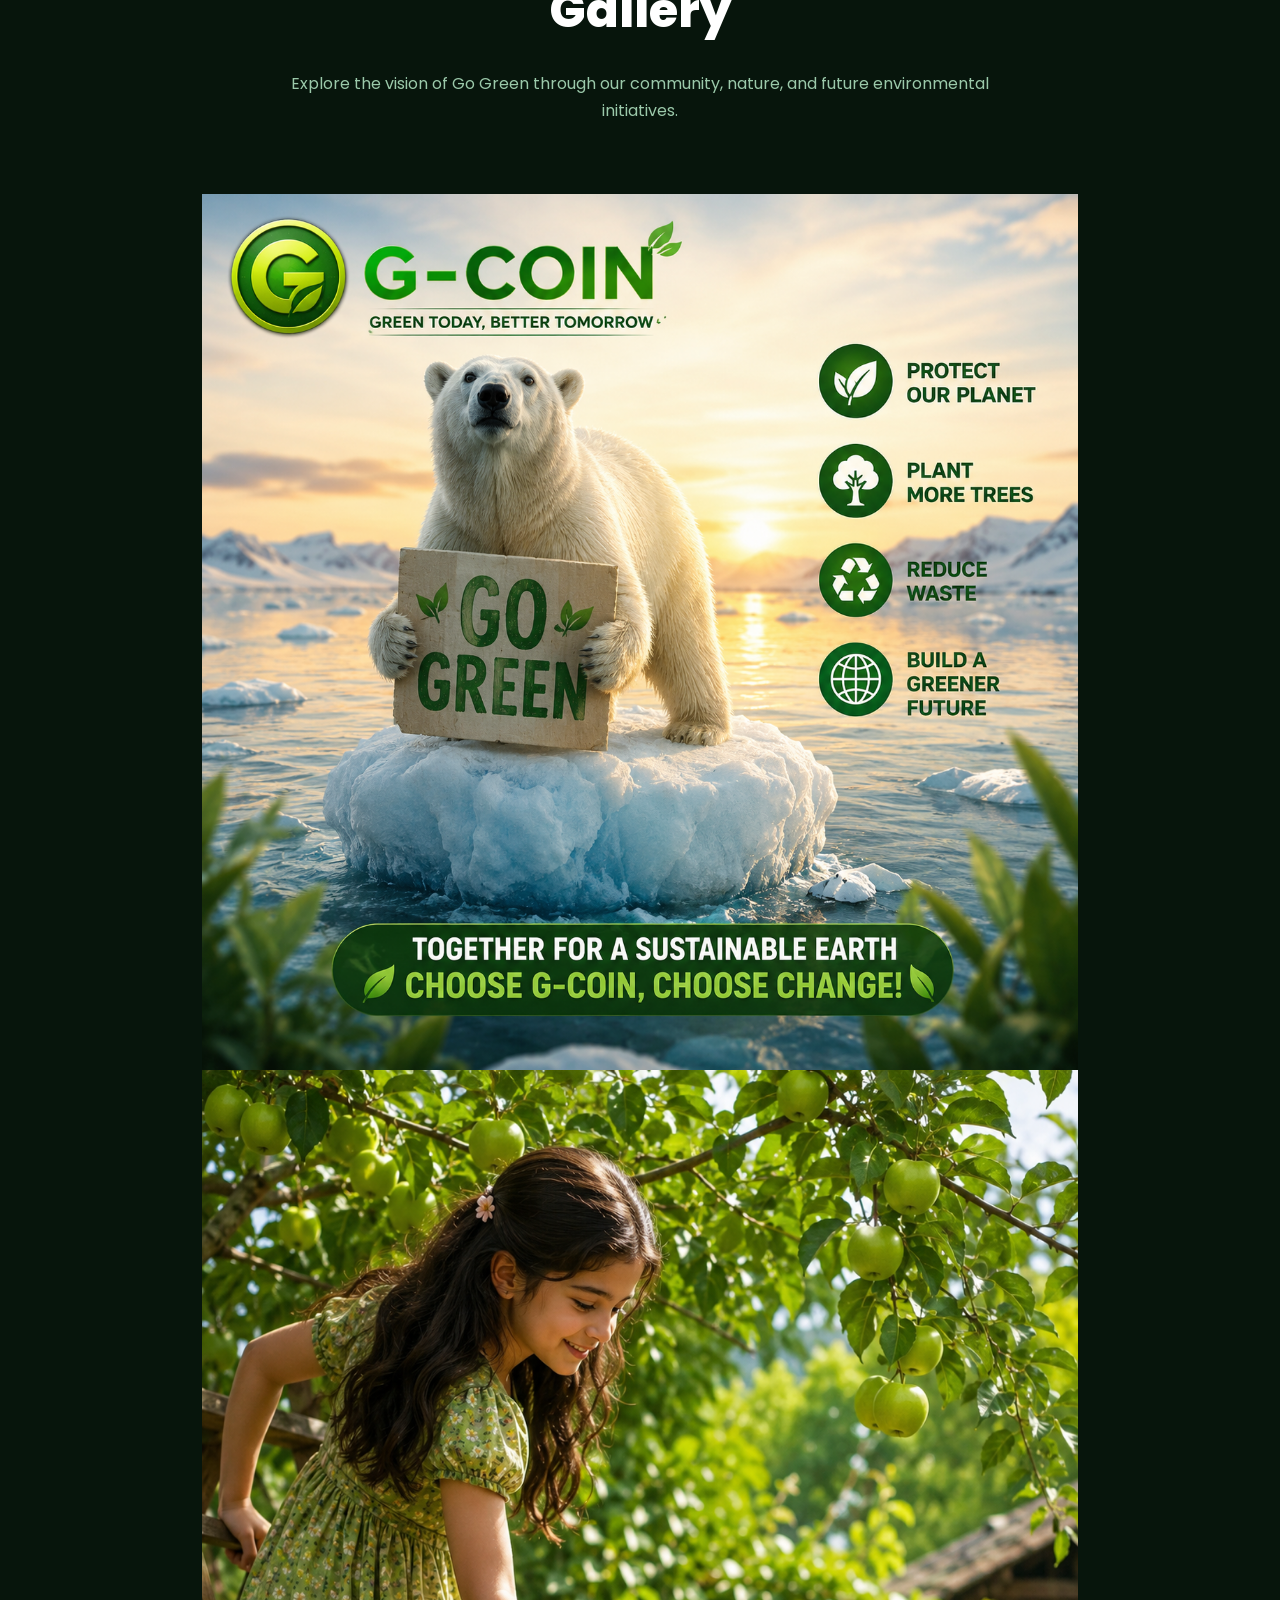
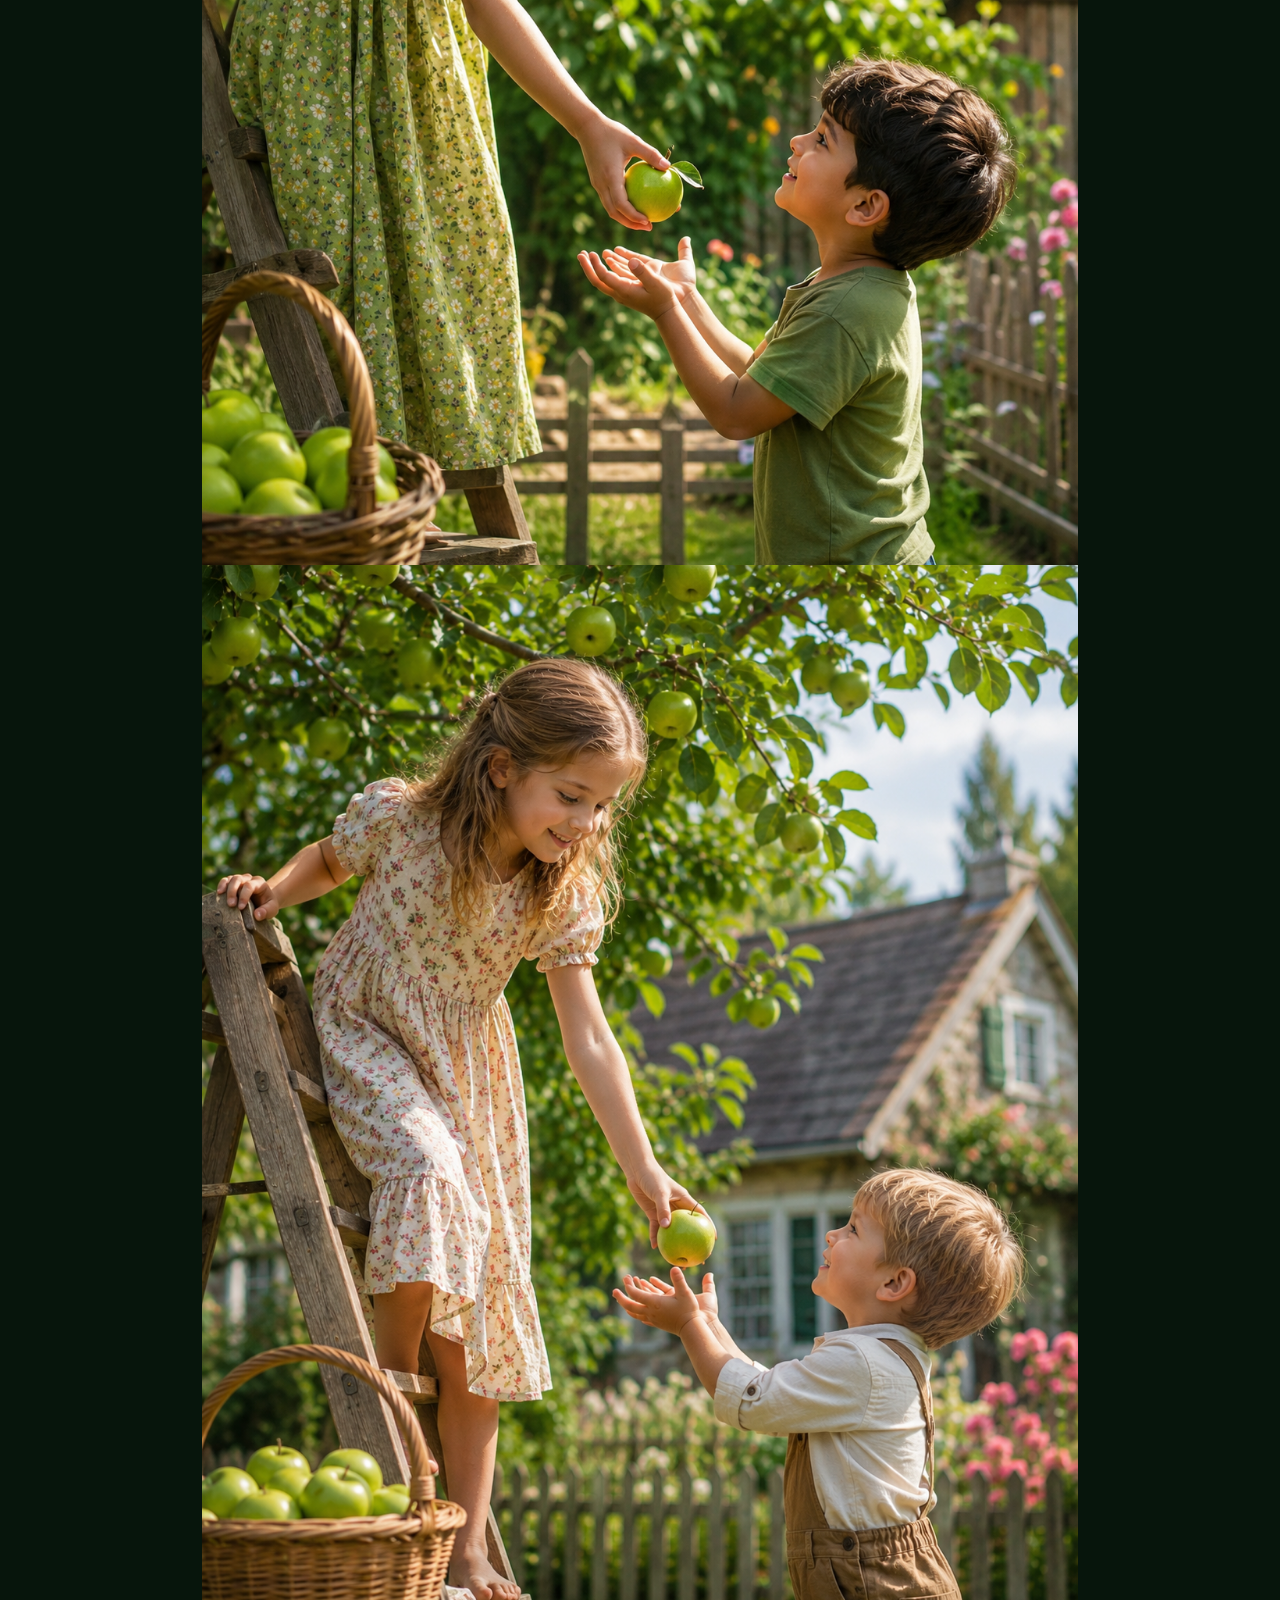
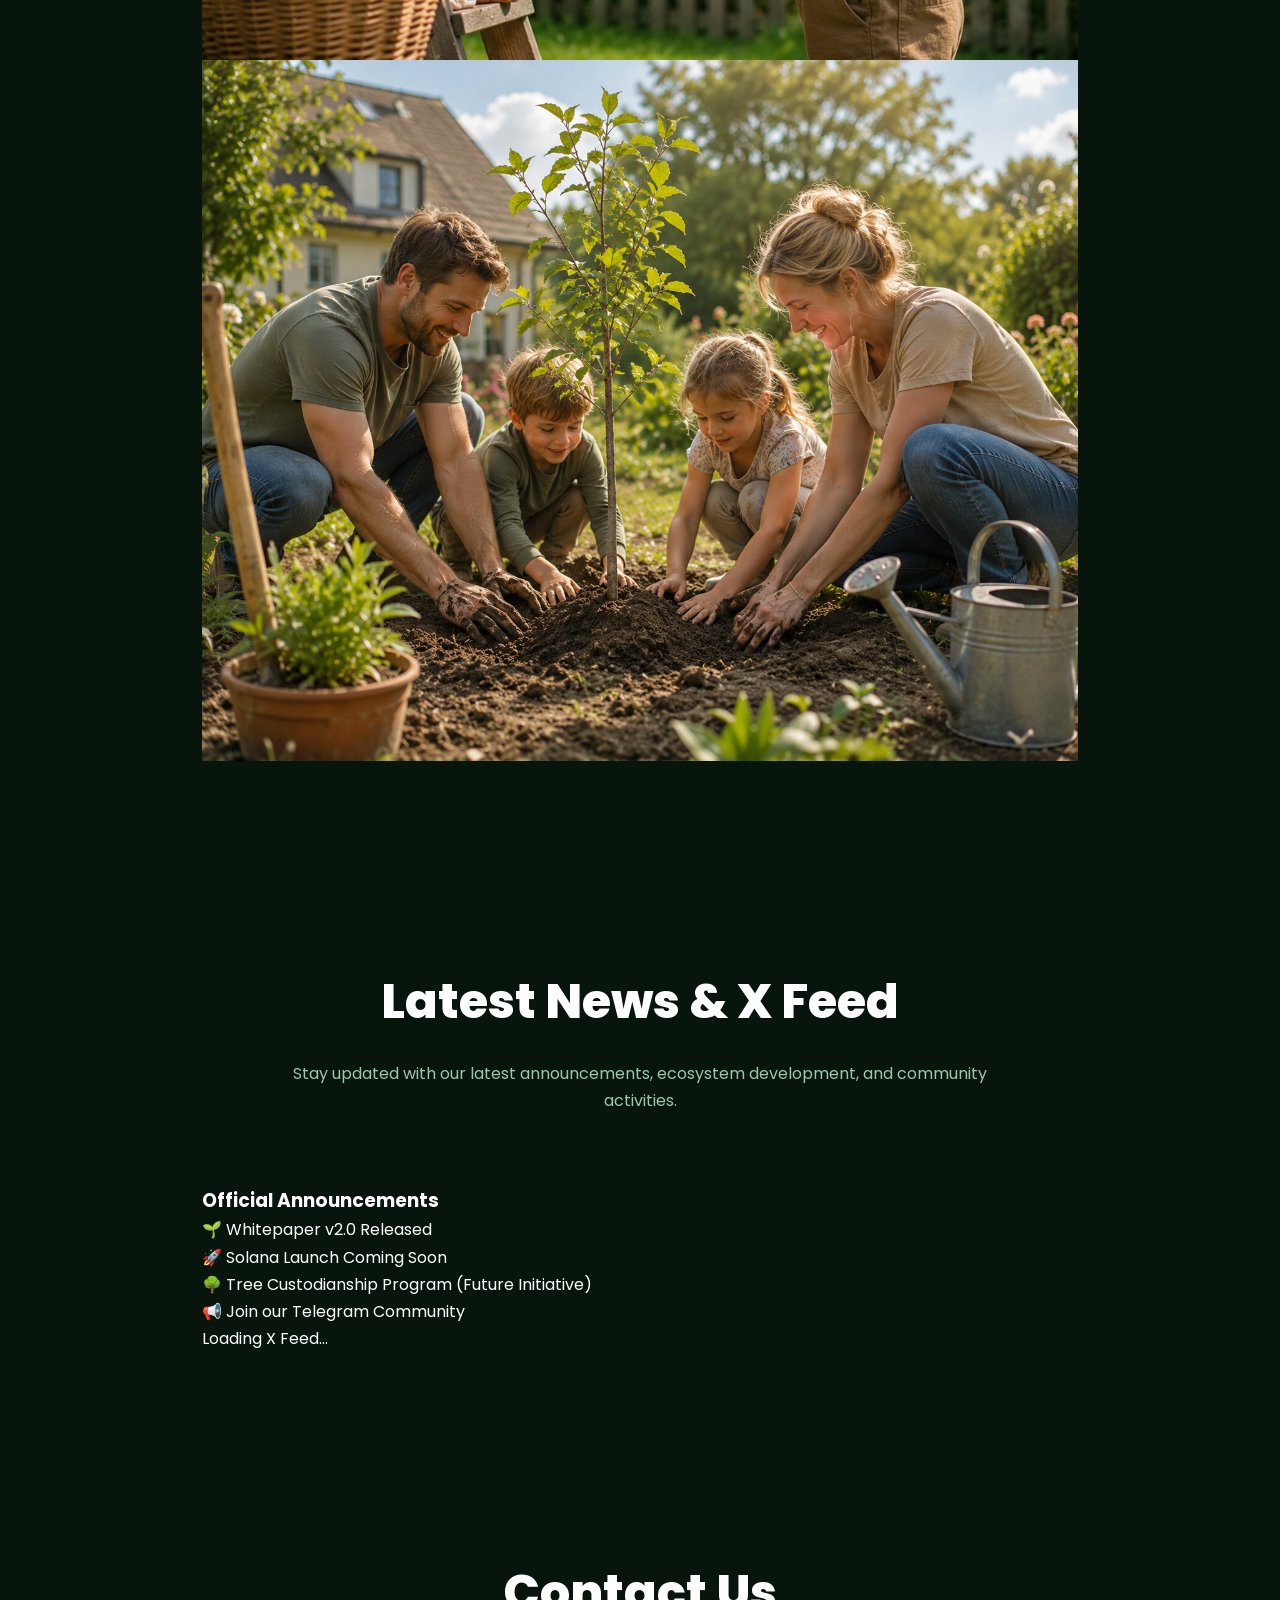
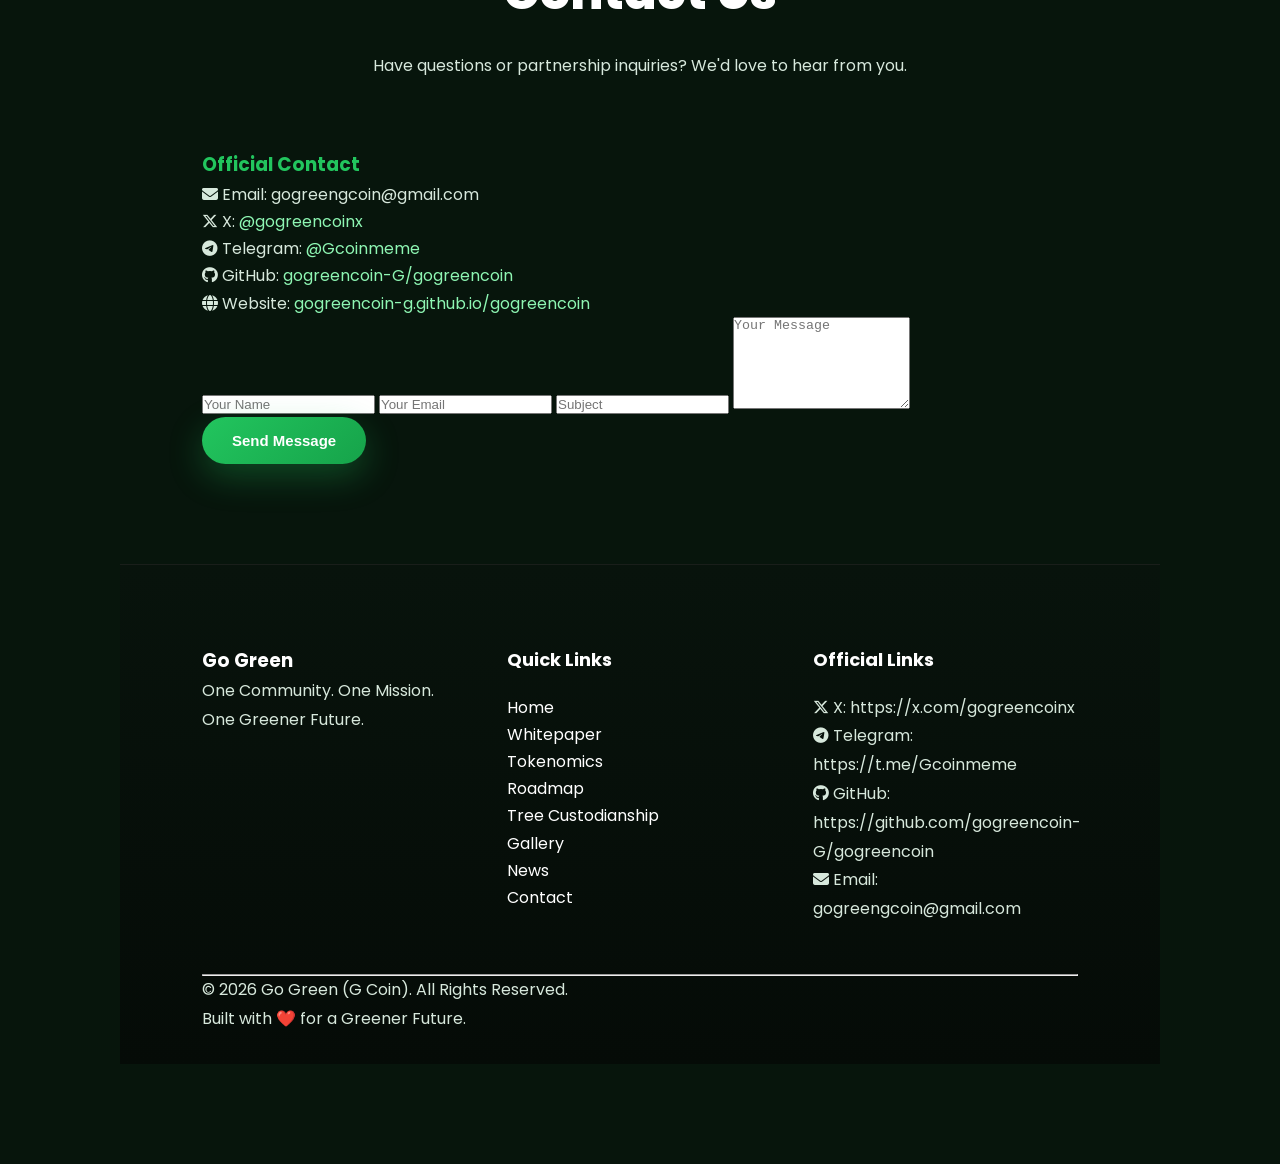
==== commit a5b40e36: "Delete Tokenomics section from index.html Removed the Tokenomics section from the HTML." ====
--- a/index.html
+++ b/index.html
@@ -501,74 +501,7 @@
 
 </section>
 
-<!-- ======================================== -->
-<!-- TOKENOMICS PREVIEW -->
-<!-- ======================================== -->
-
-<section class="tokenomics section" id="tokenomics">
-
-<div class="container">
-
-<div class="section-title">
-
-<h2>Tokenomics</h2>
-
-<p>
-
-A transparent allocation model designed to support long-term ecosystem development.
-
-</p>
-
-</div>
-
-<div class="tokenomics-grid">
-
-<div class="tokenomics-left">
-
-<h3>Total Supply</h3>
-
-<h1>1,000,000,000</h1>
-
-<div class="supply-bars">
-
-<div class="bar">
-
-<span>Public Ecosystem Supply</span>
-
-<div class="progress">
-
-<div class="progress-fill public">
-70%
-</div>
-
-</div>
-
-</div>
-
-<div class="bar">
-
-<span>Ecosystem Reserve</span>
-
-<div class="progress">
-
-<div class="progress-fill reserve">
-30%
-</div>
-
-</div>
-
-</div>
-
-</div>
-
-</div>
-
-
-</div>
-</div>
-</div>
-</div>
-</section>
+
 <!-- ======================================== -->
 <!-- LIVE PROJECT STATS -->
 <!-- ======================================== -->
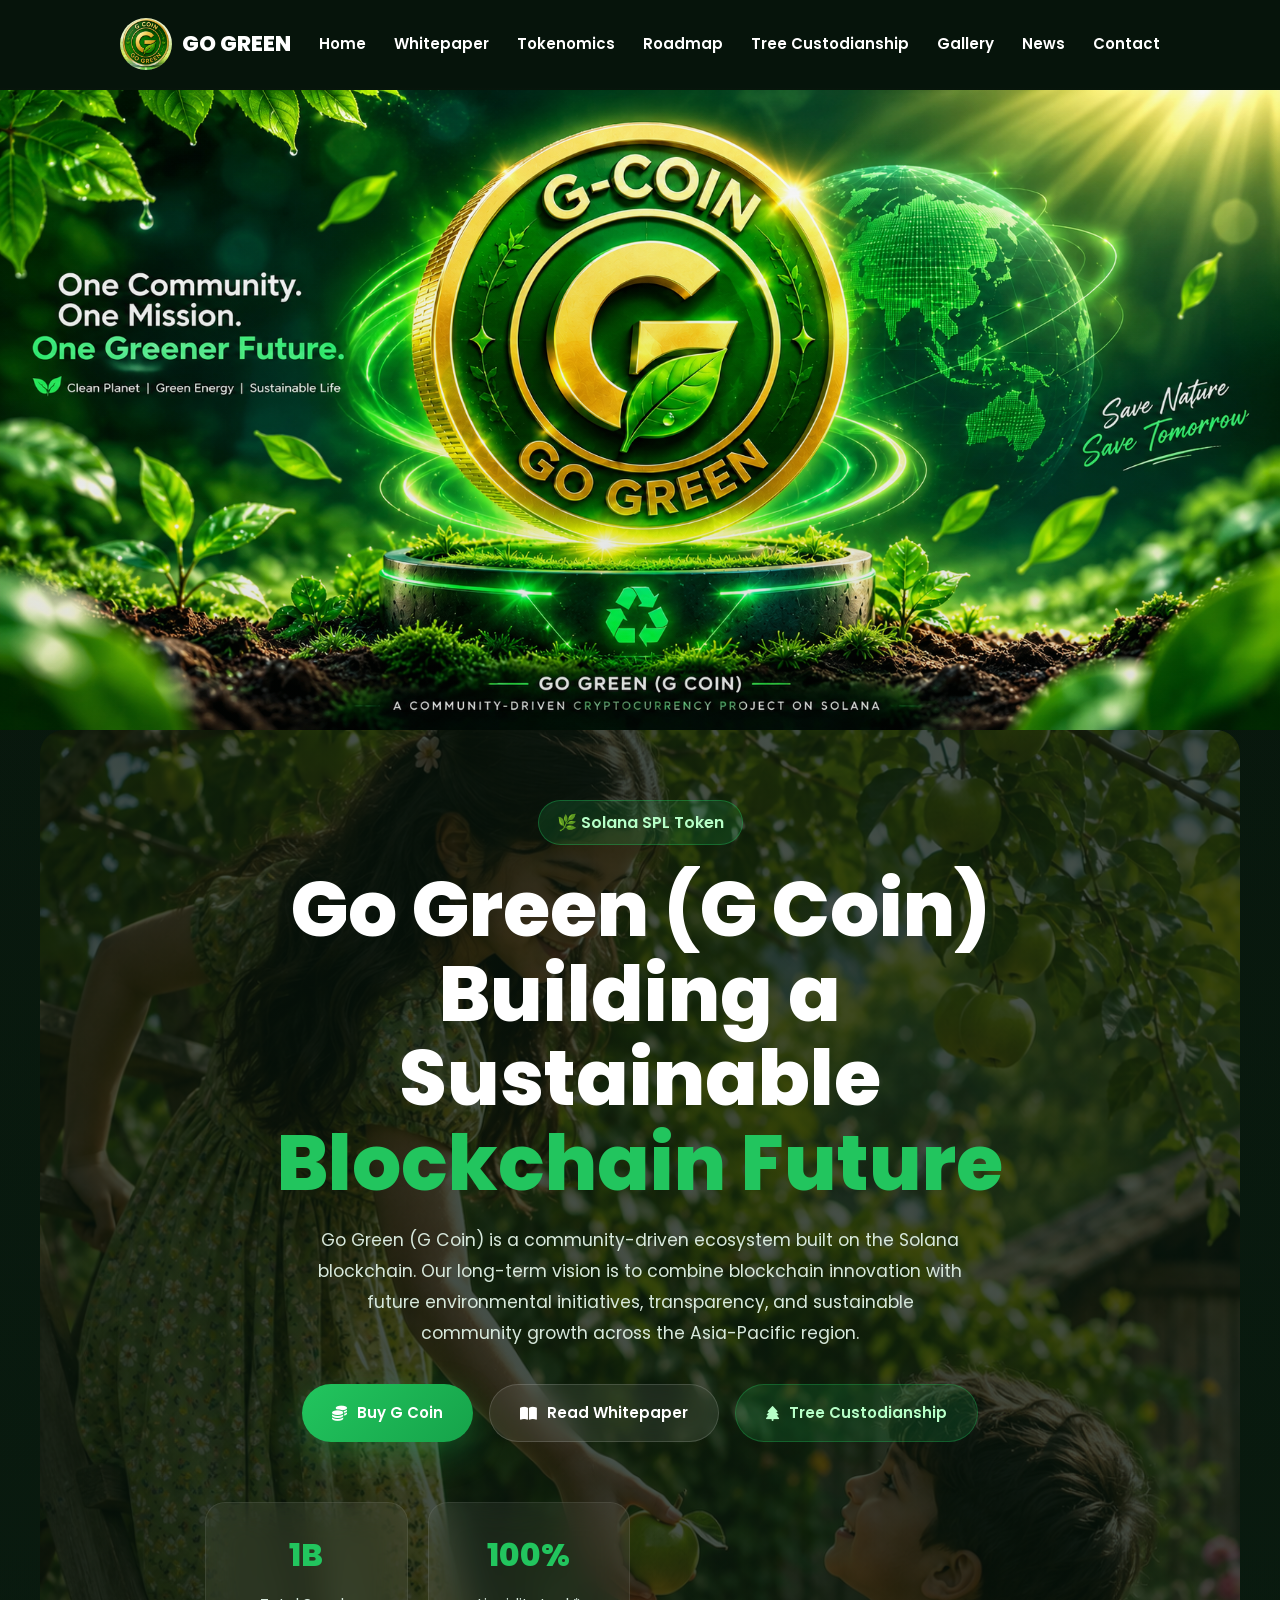
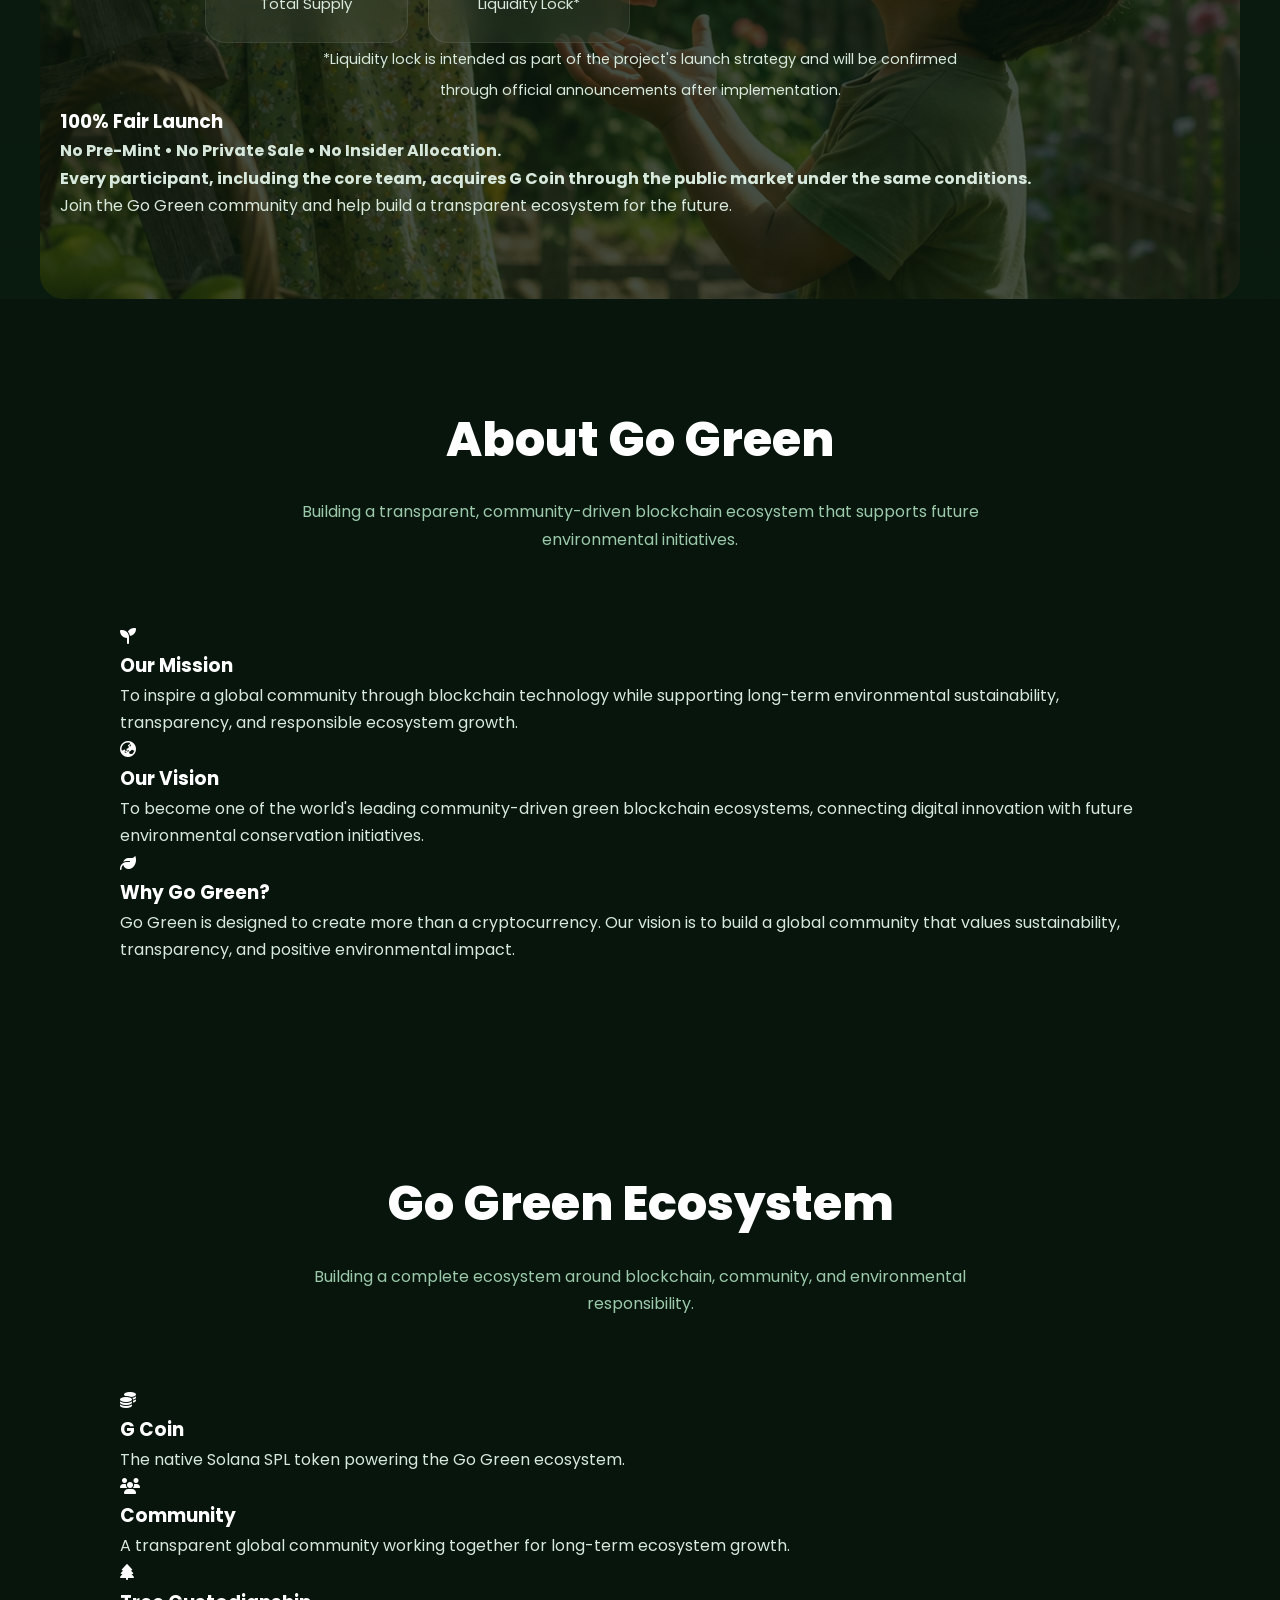
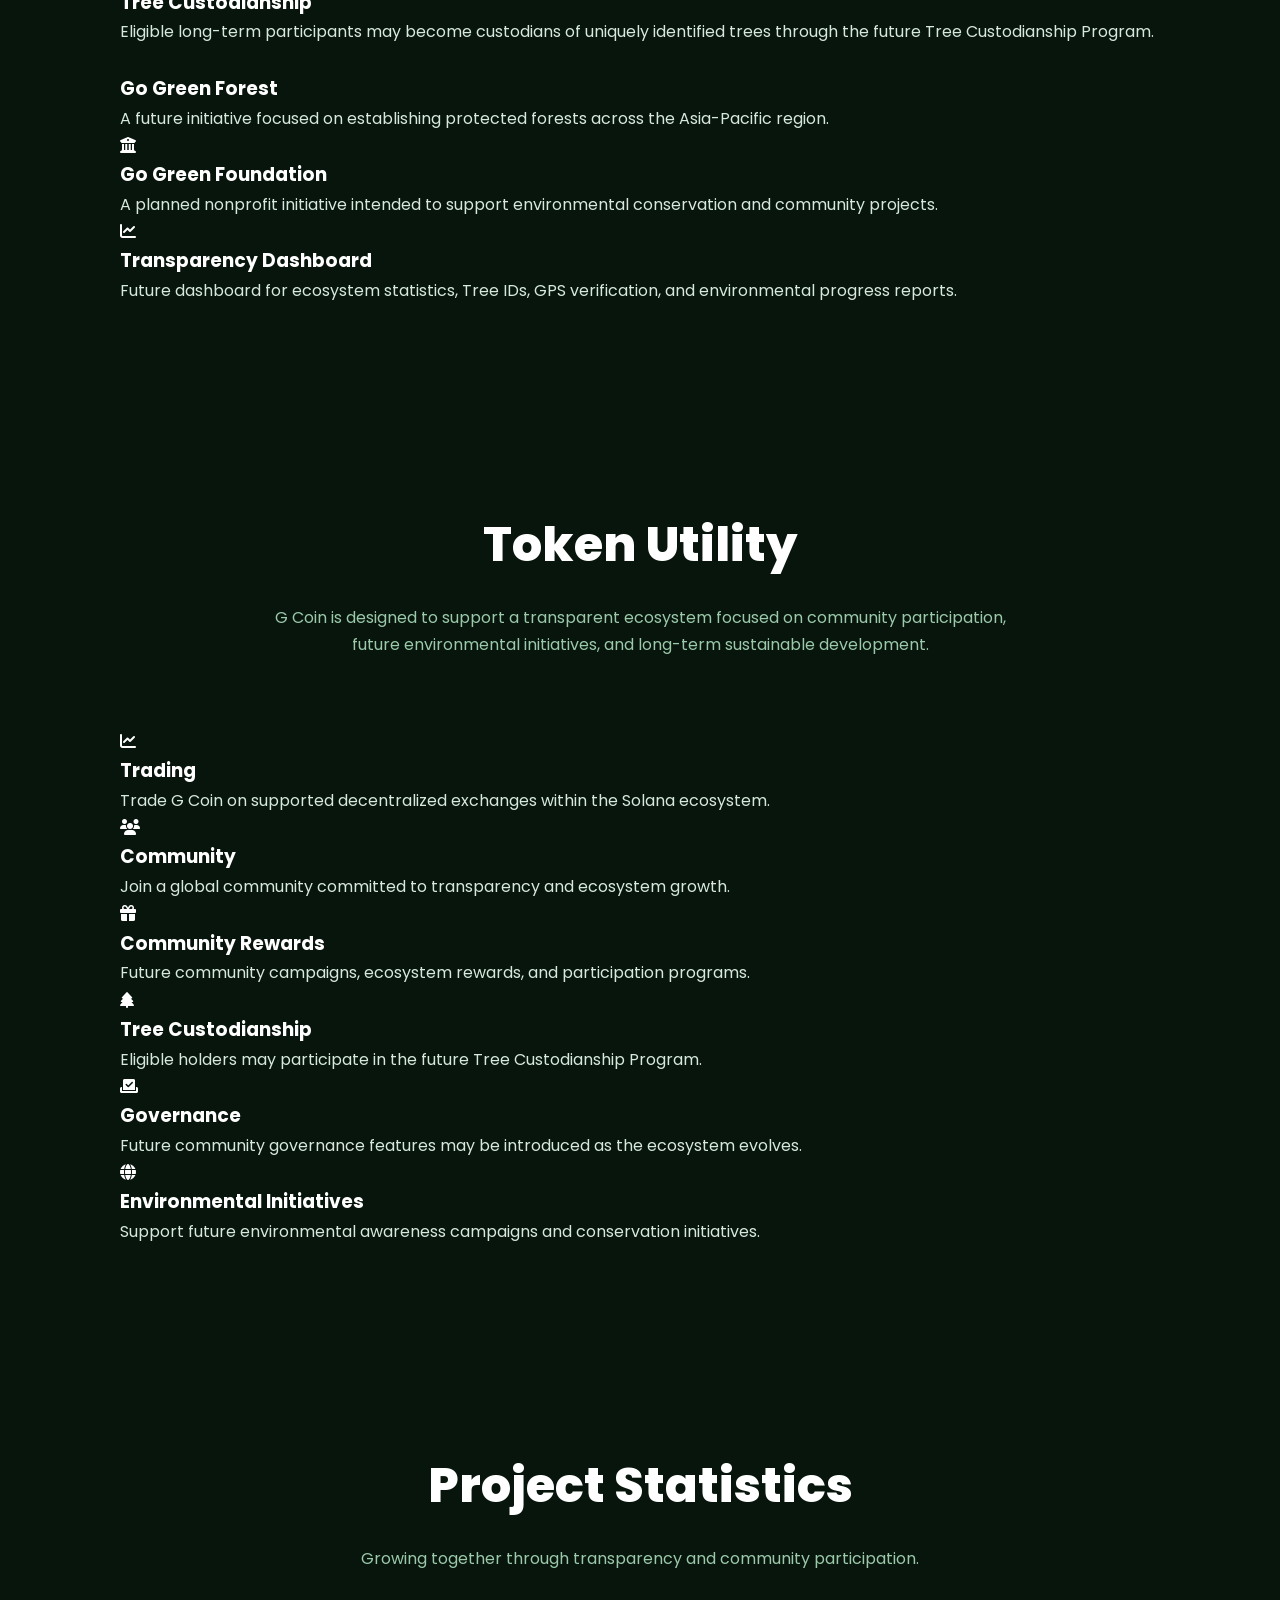
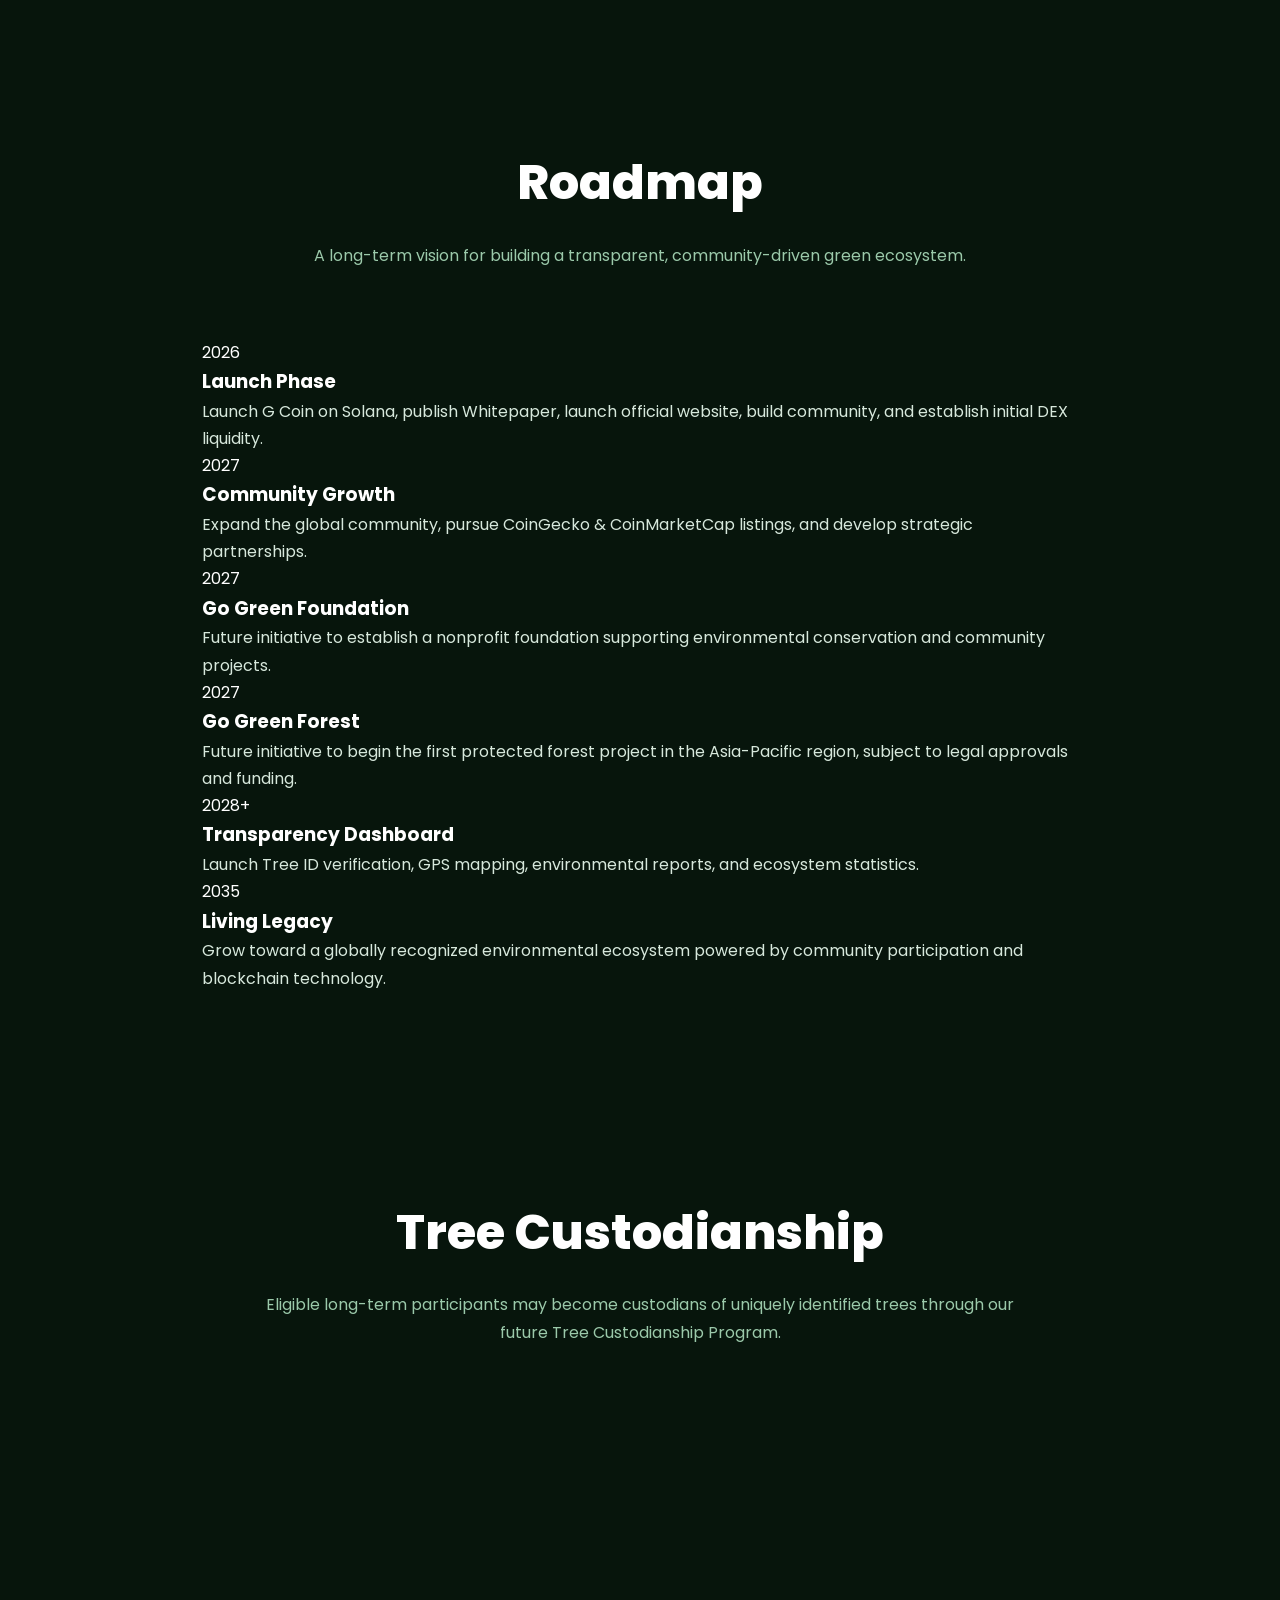
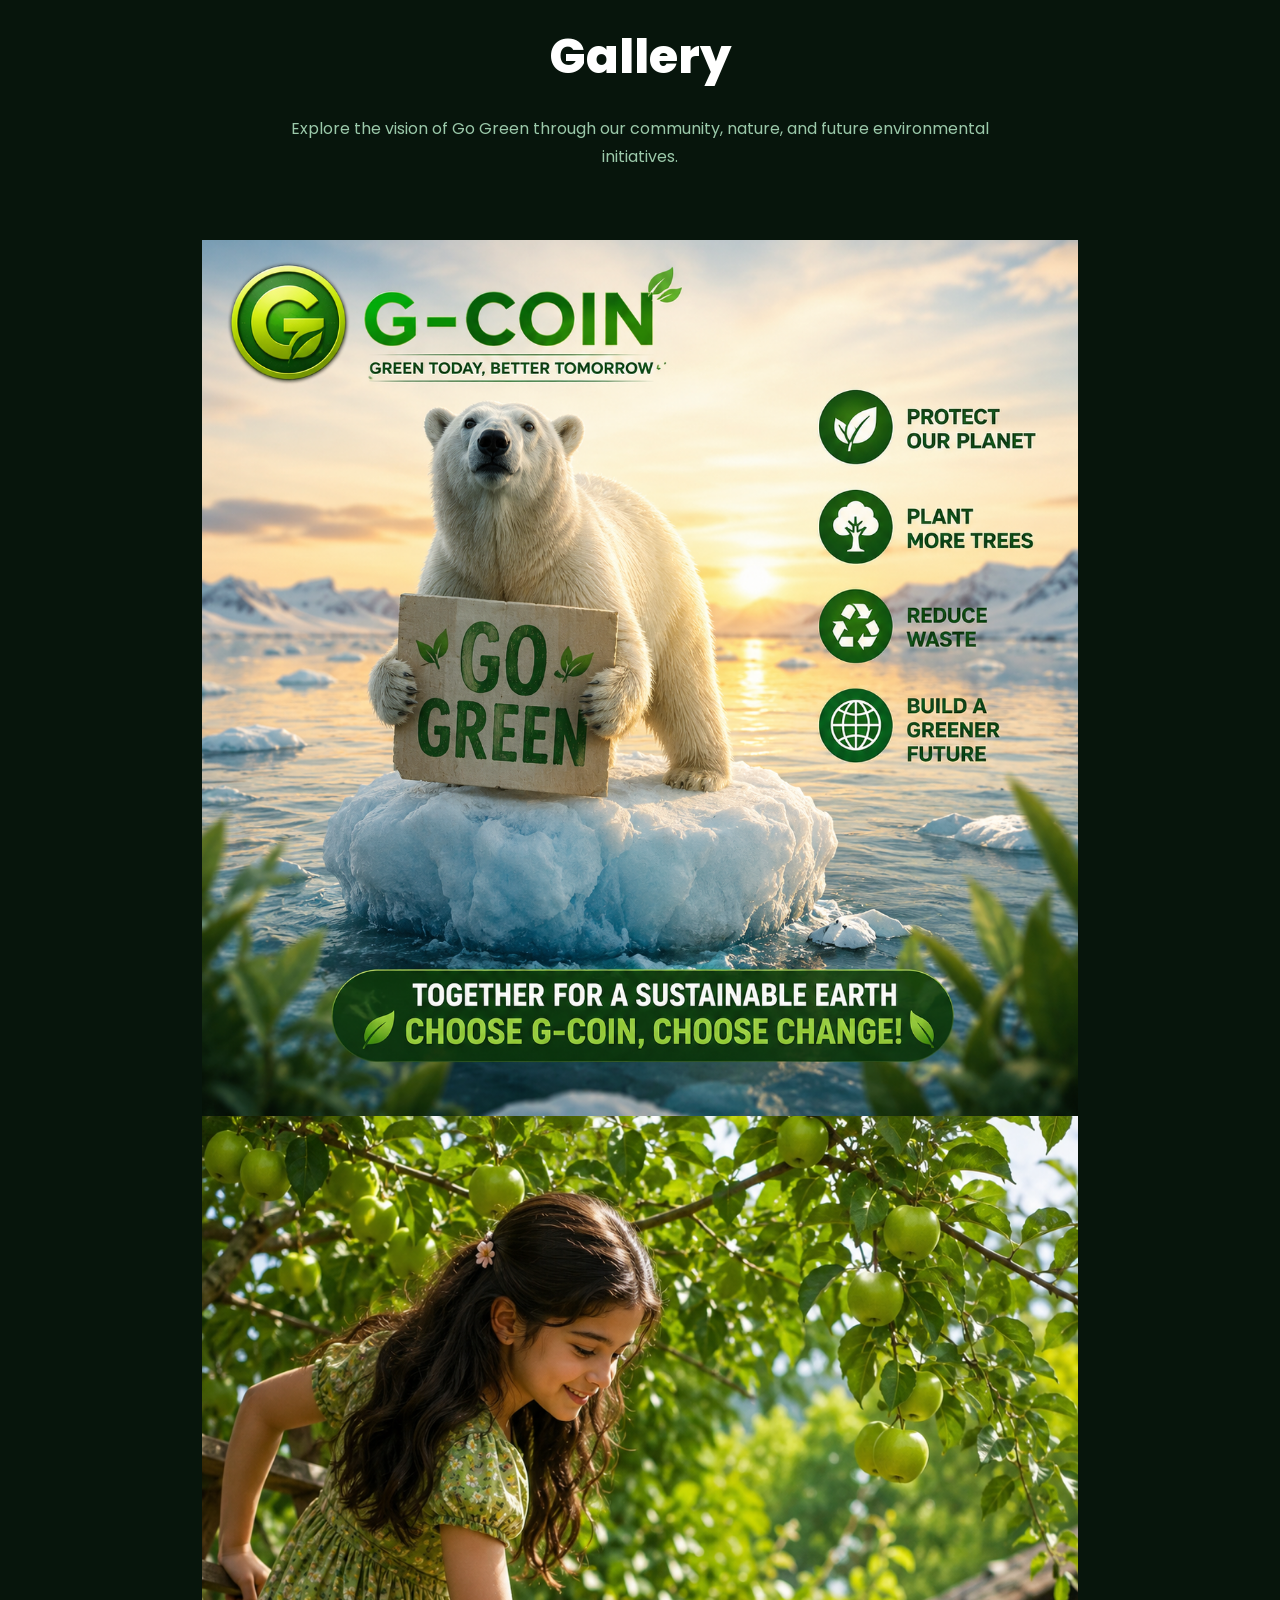
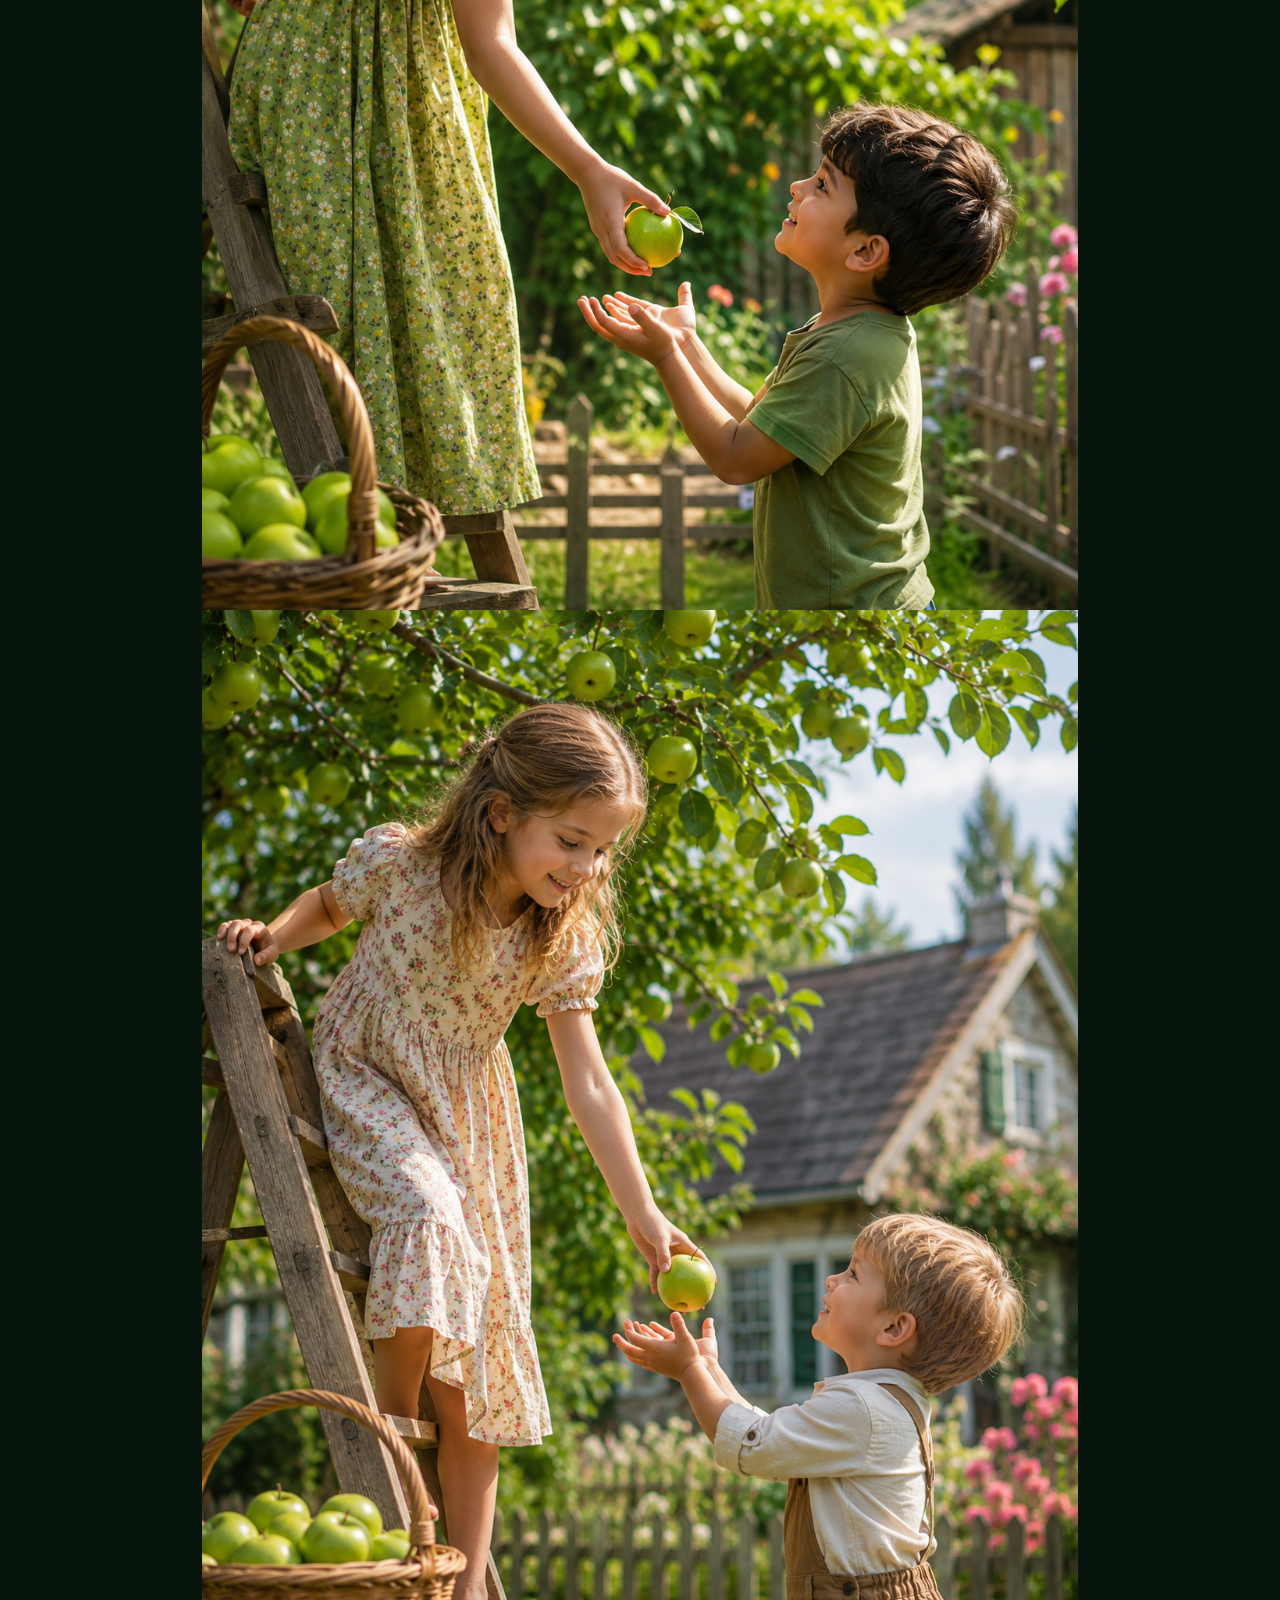
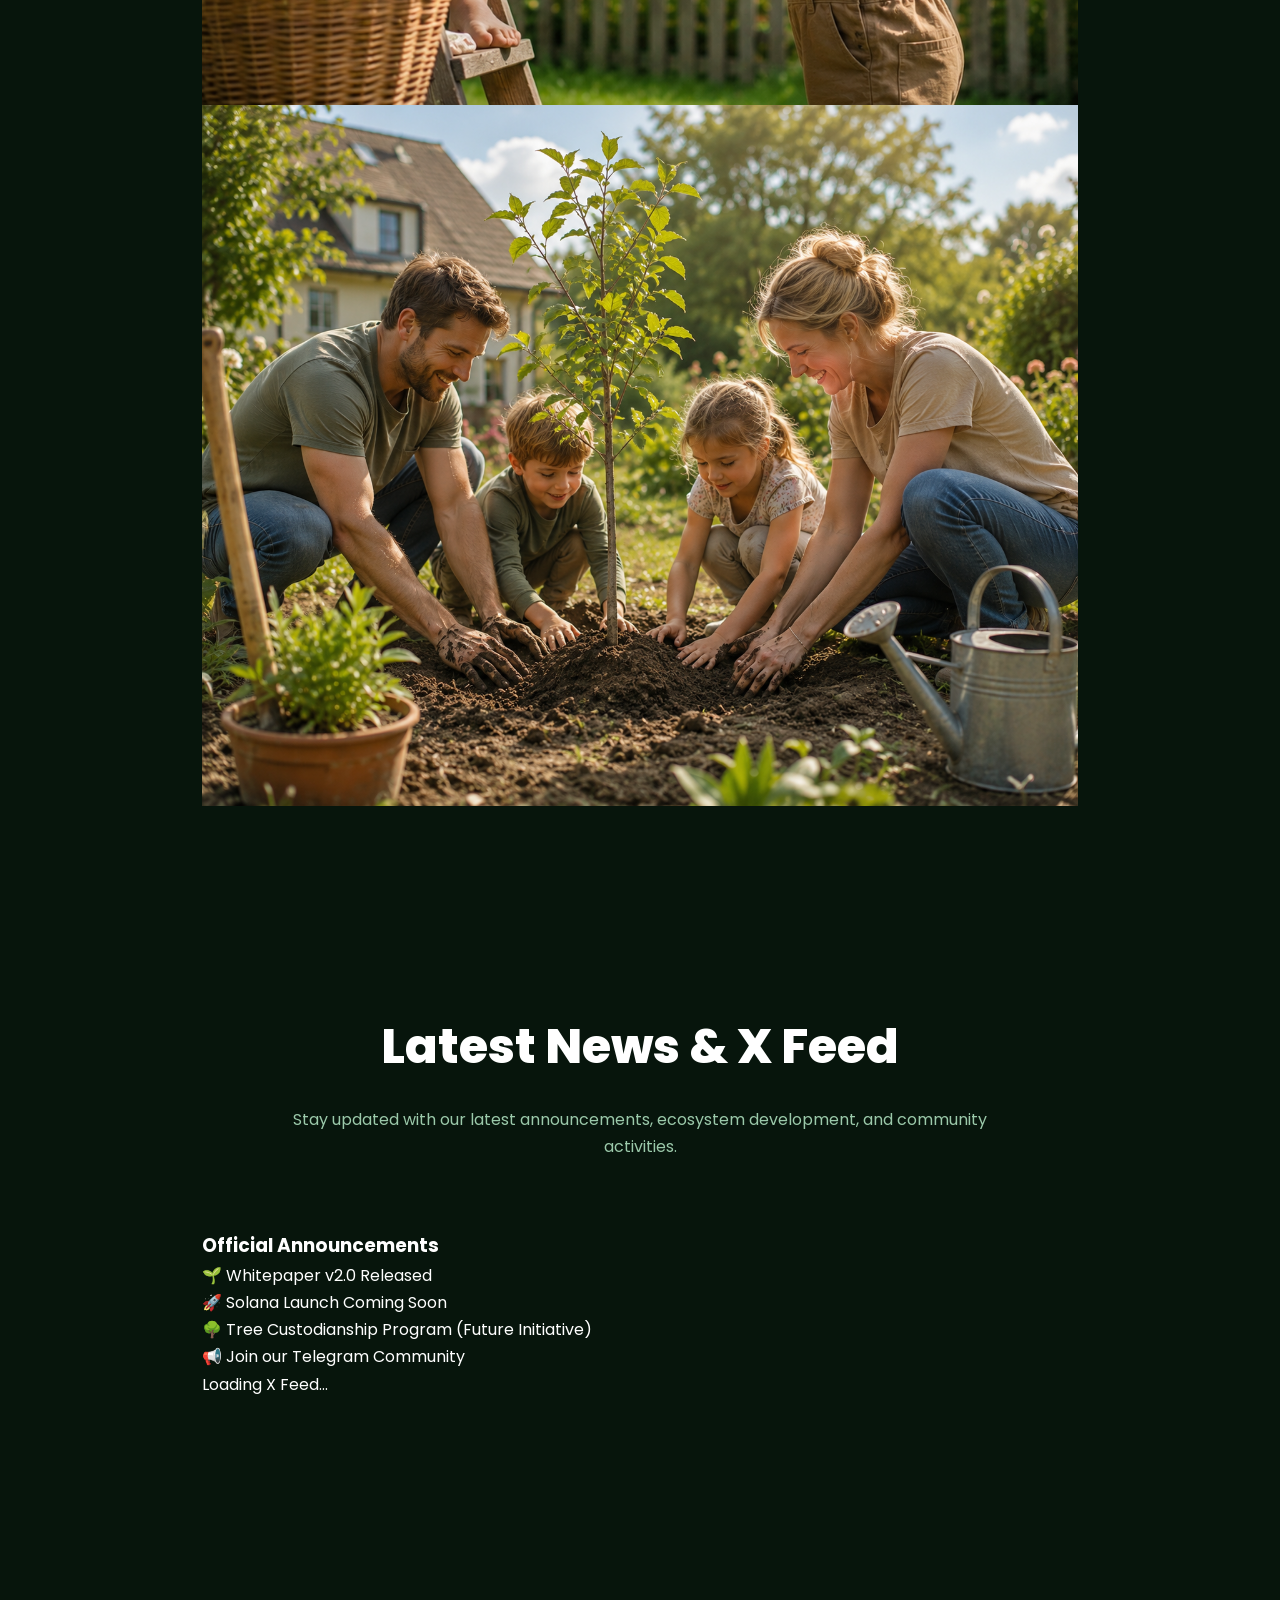
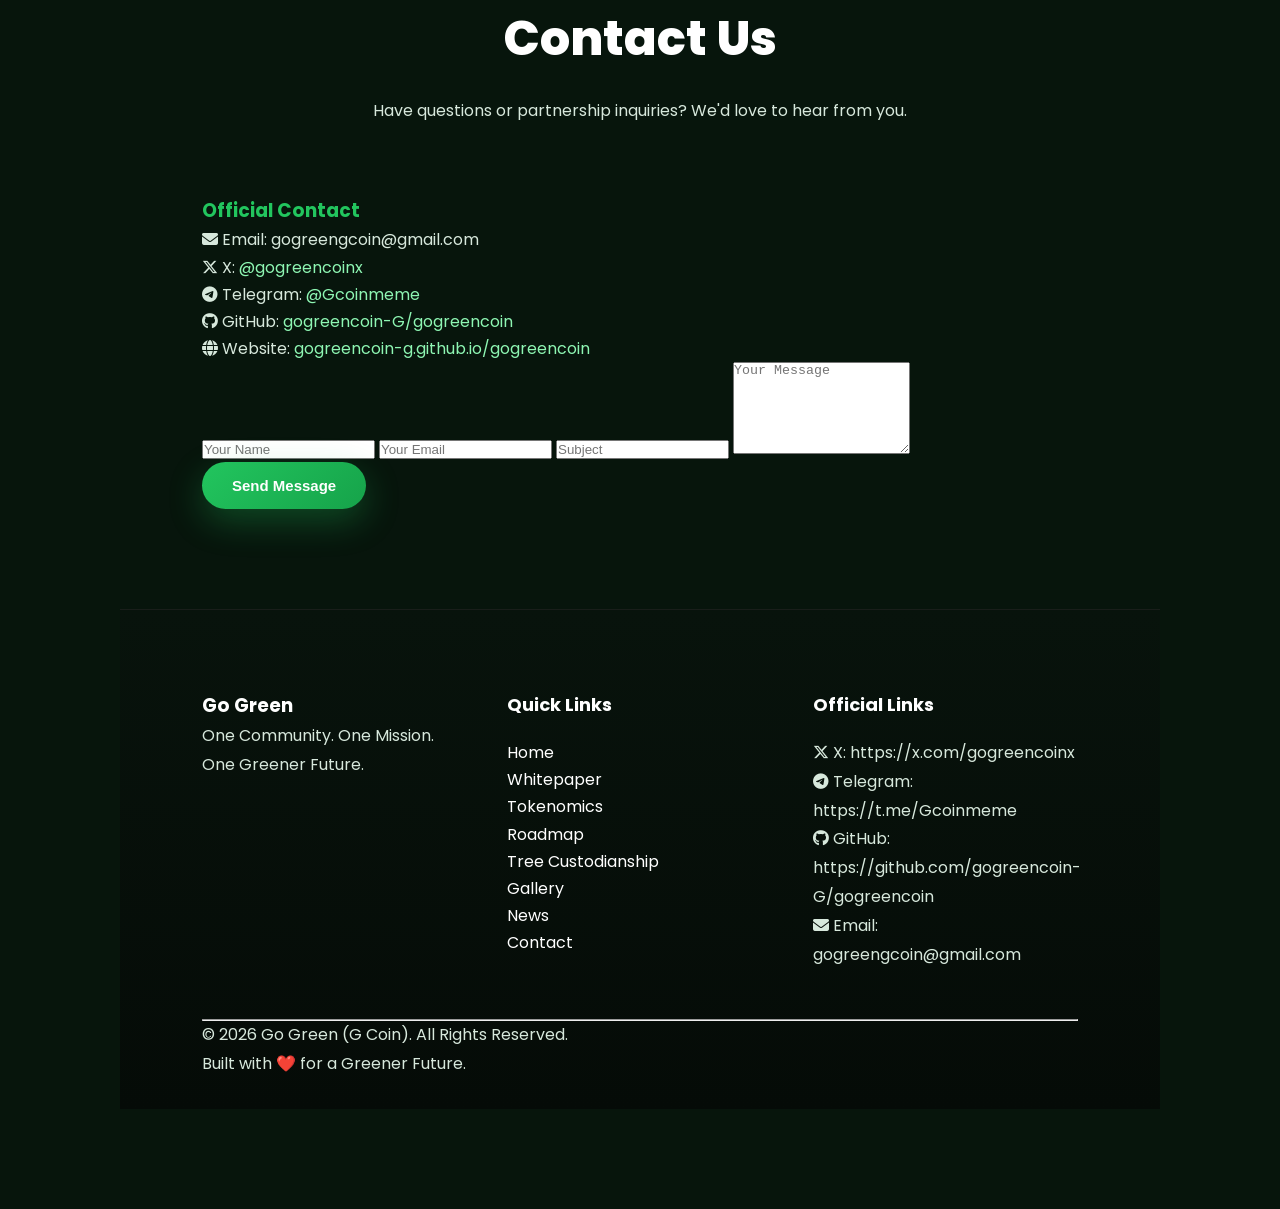
==== commit 11432468: "Update index.html" ====
--- a/index.html
+++ b/index.html
@@ -149,22 +149,6 @@
 
 <div class="stat-box">
 
-<h3>70%</h3>
-
-<p>Public Supply</p>
-
-</div>
-
-<div class="stat-box">
-
-<h3>30%</h3>
-
-<p>Ecosystem Reserve</p>
-
-</div>
-
-<div class="stat-box">
-
 <h3>100%</h3>
 
 <p>Liquidity Lock*</p>
@@ -185,16 +169,15 @@
 
 </div>
 
-
-
-</div>
-
-</section>
-<section class="hero-bottom">
-
-    <div class="container">
-
-        <h2>Together We Build a Greener Future</h2>
+<div class="hero-fairlaunch">
+    <h3><strong>100% Fair Launch</strong></h3>
+
+    <p><strong>No Pre-Mint • No Private Sale • No Insider Allocation.</strong></p>
+
+    <p><strong>
+        Every participant, including the core team, acquires G Coin through the public market under the same conditions.
+    </strong></p>
+</div>
 
         <p>
             Join the Go Green community and help build a transparent ecosystem for the future.
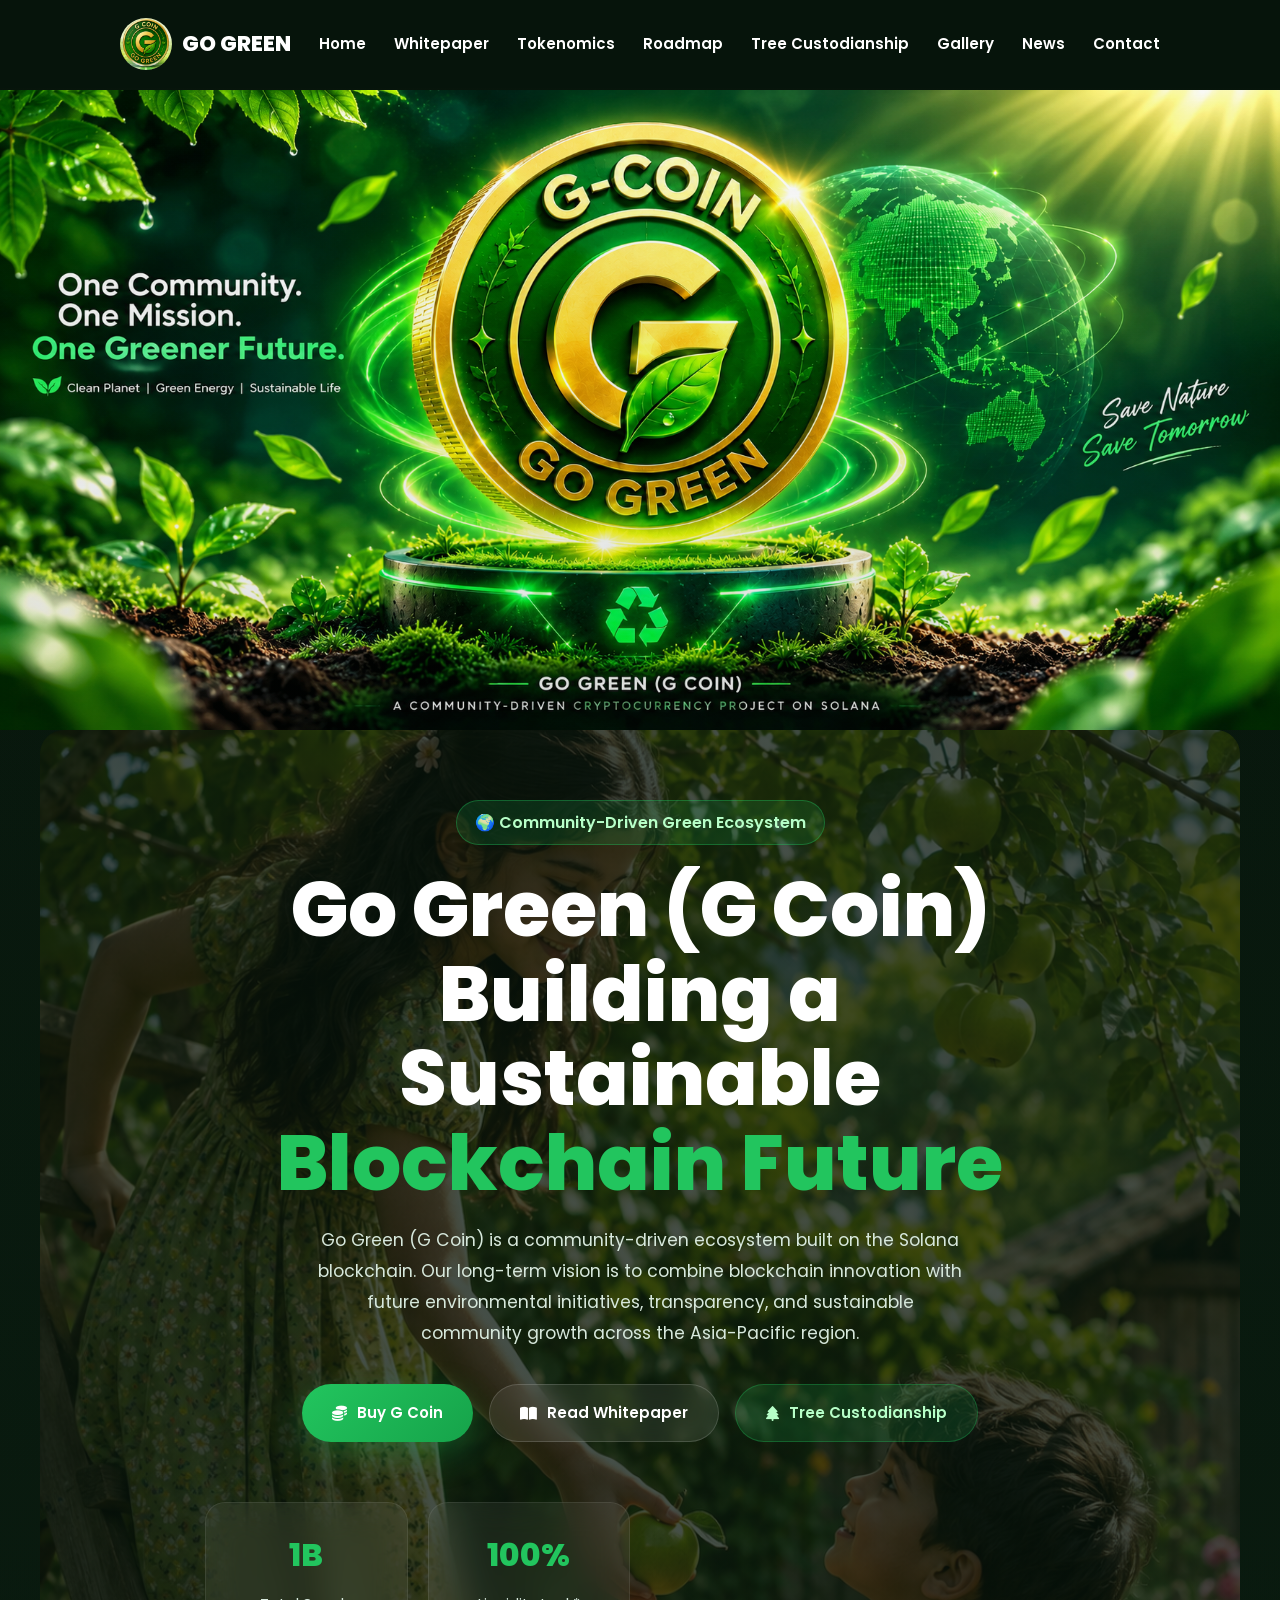
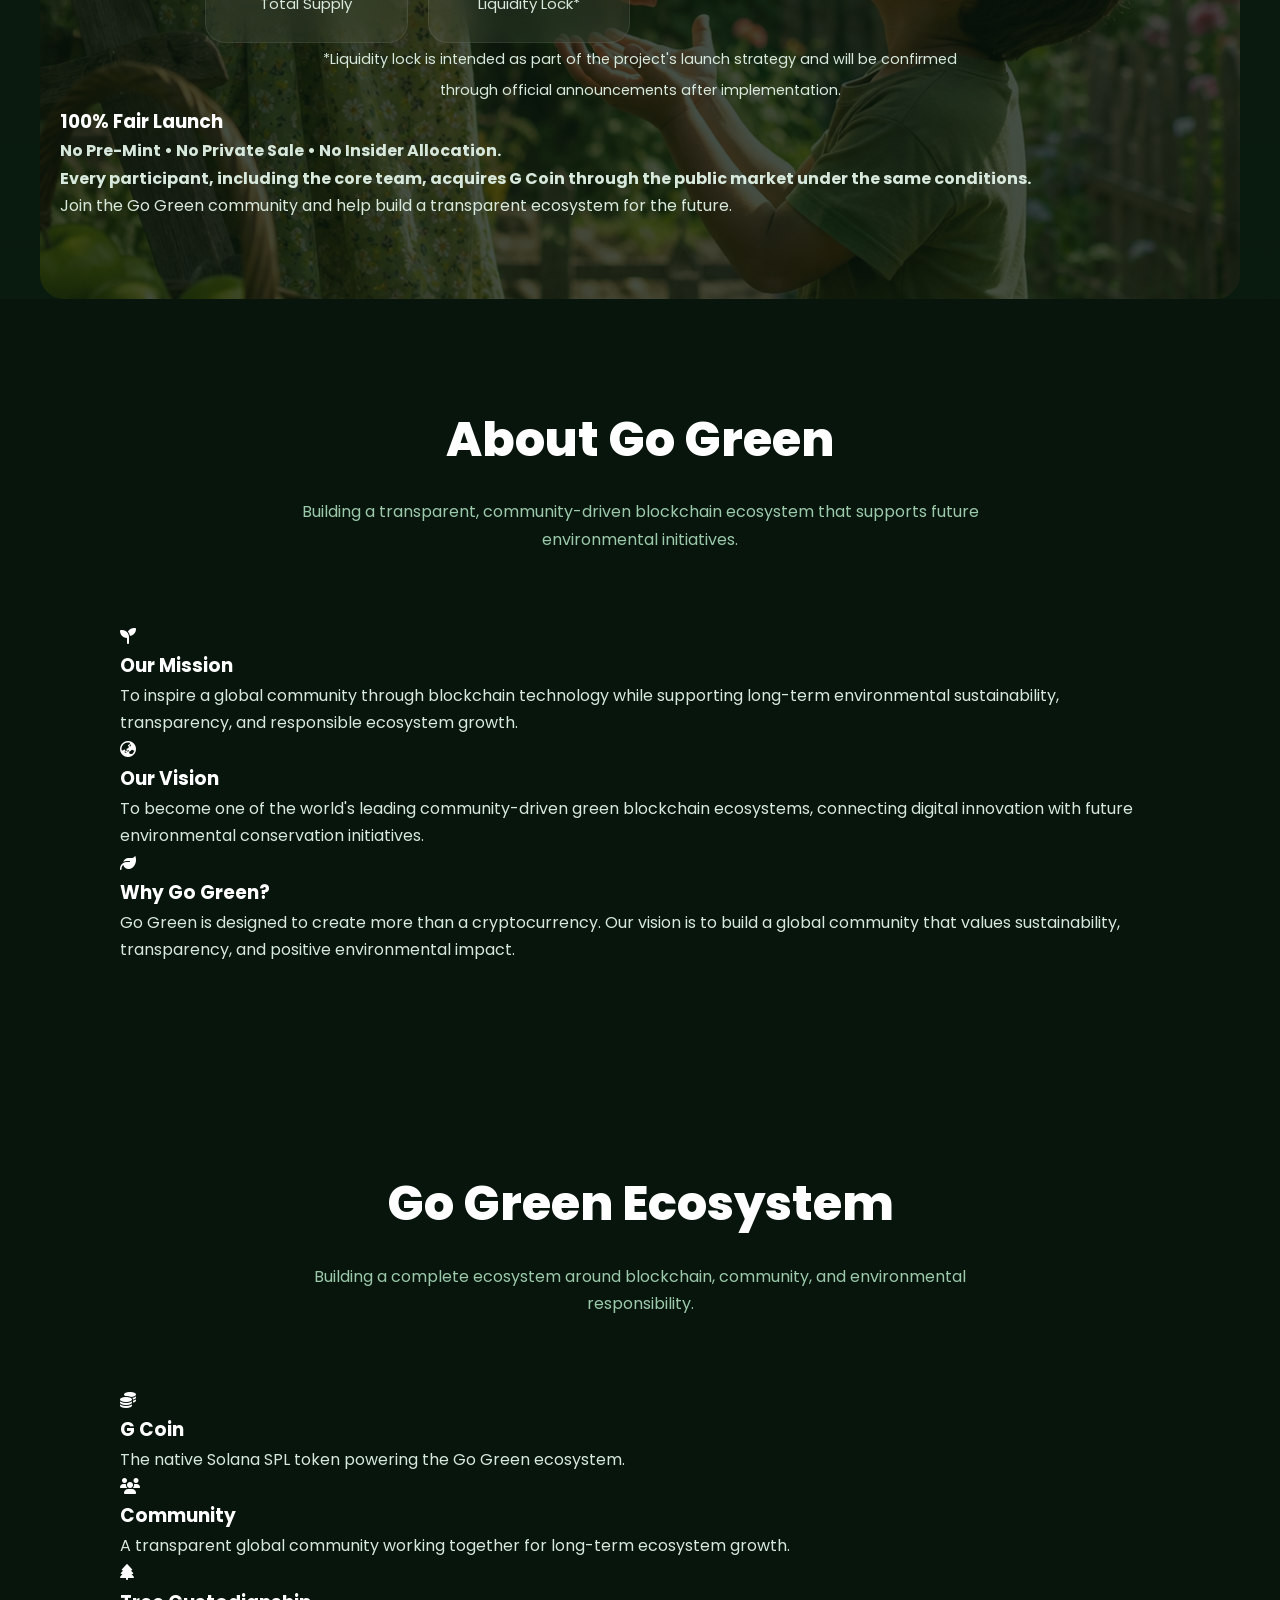
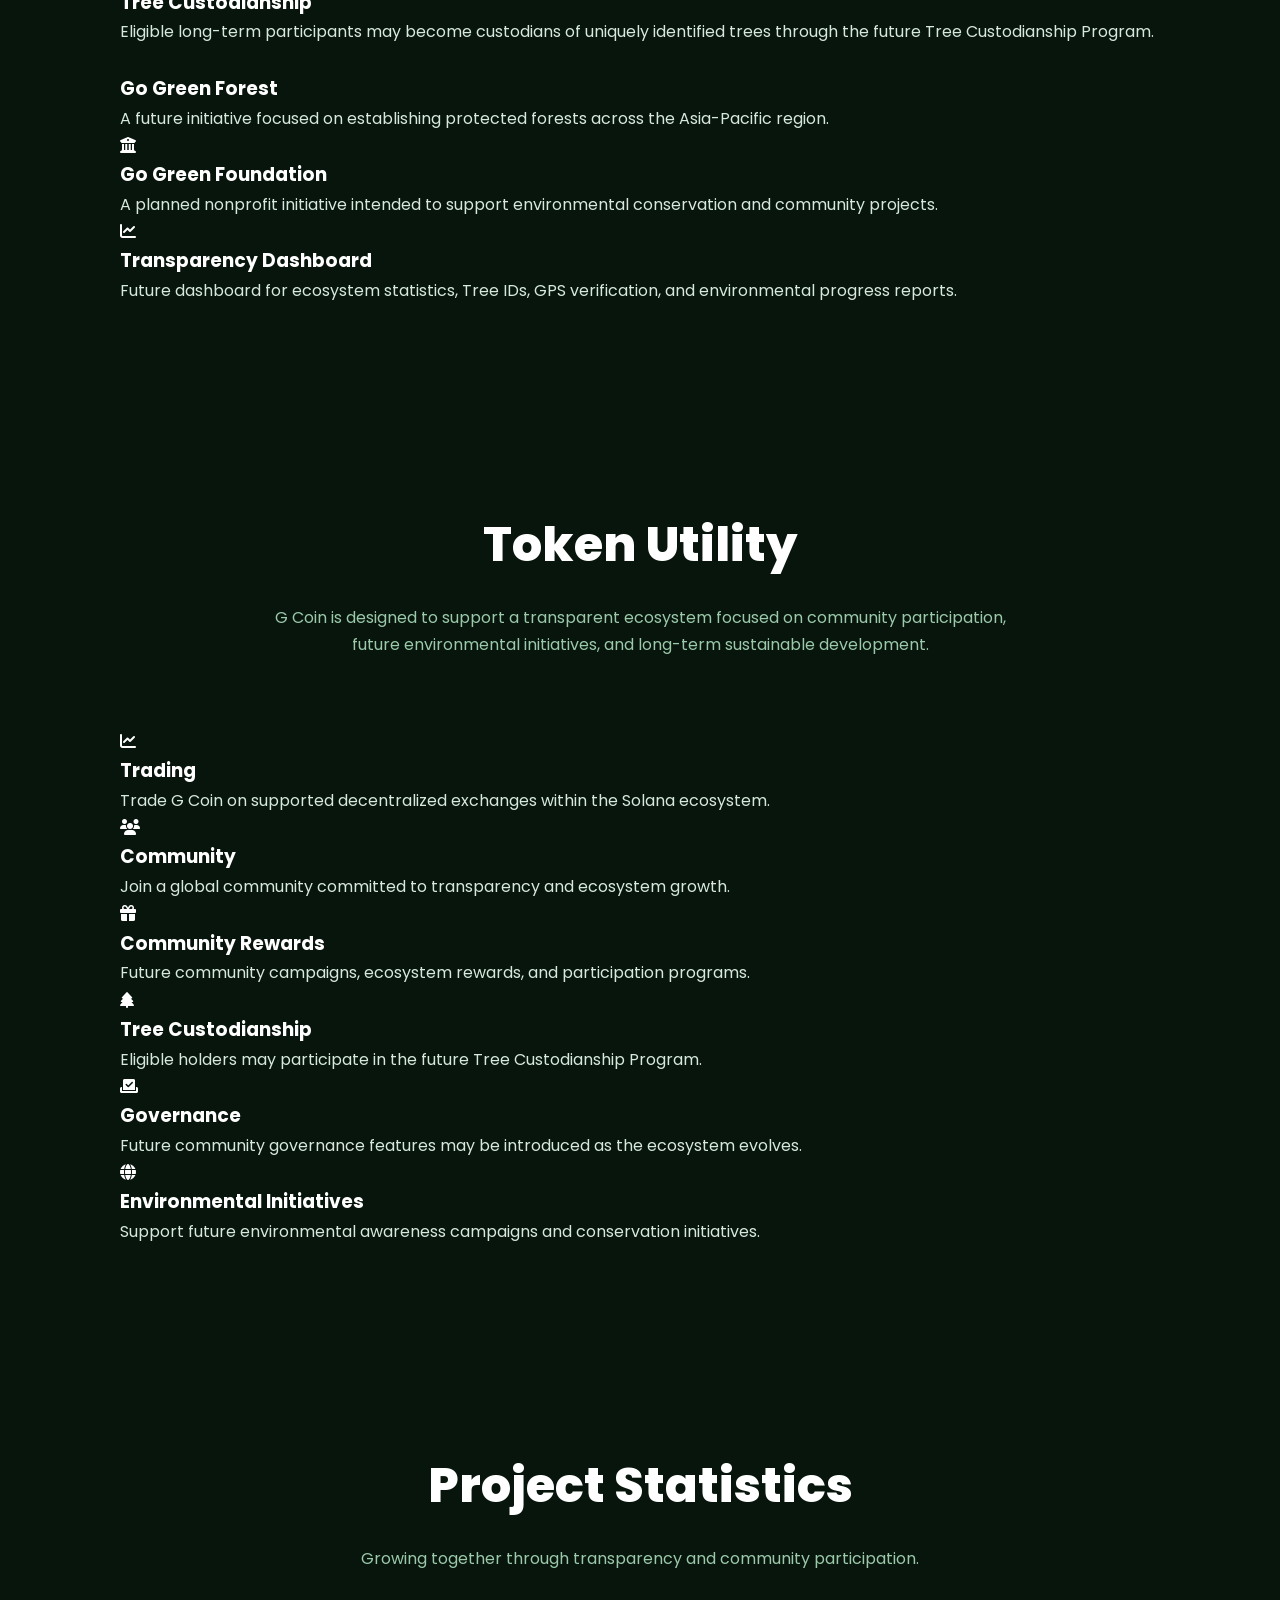
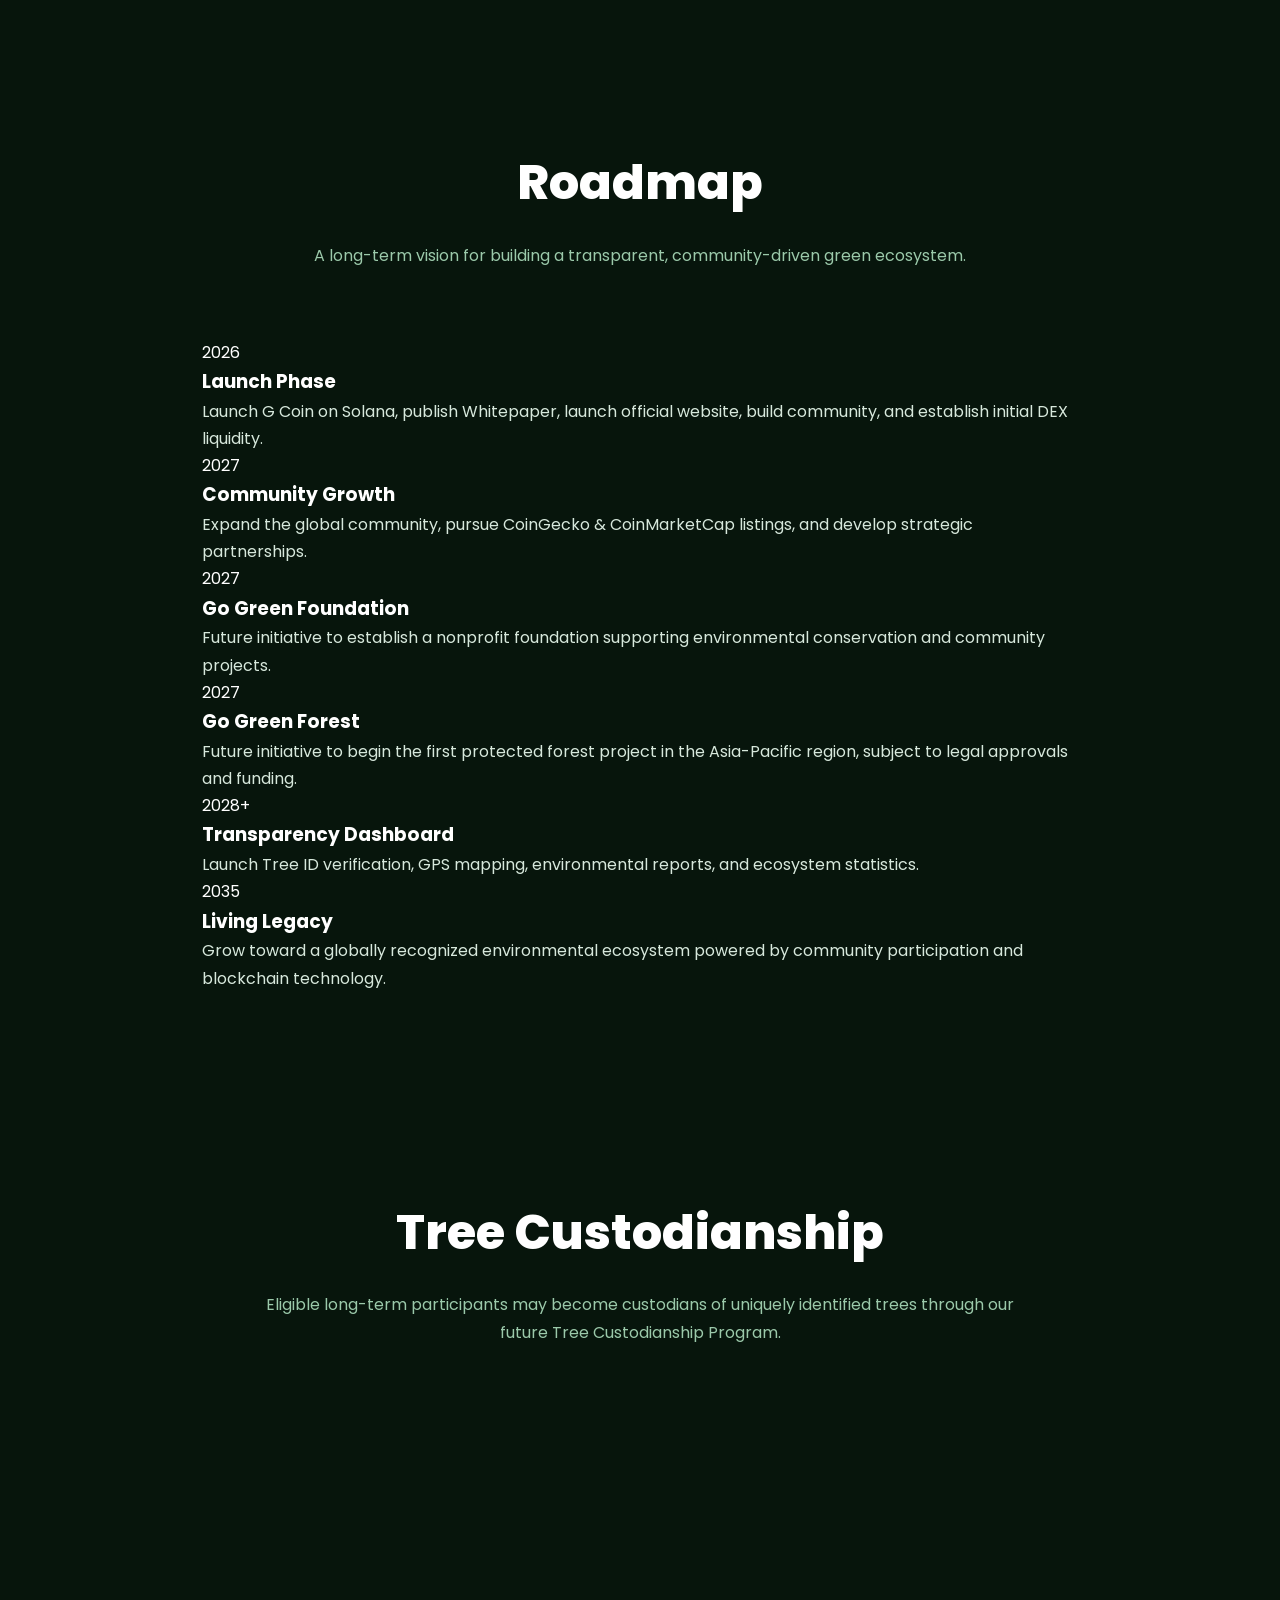
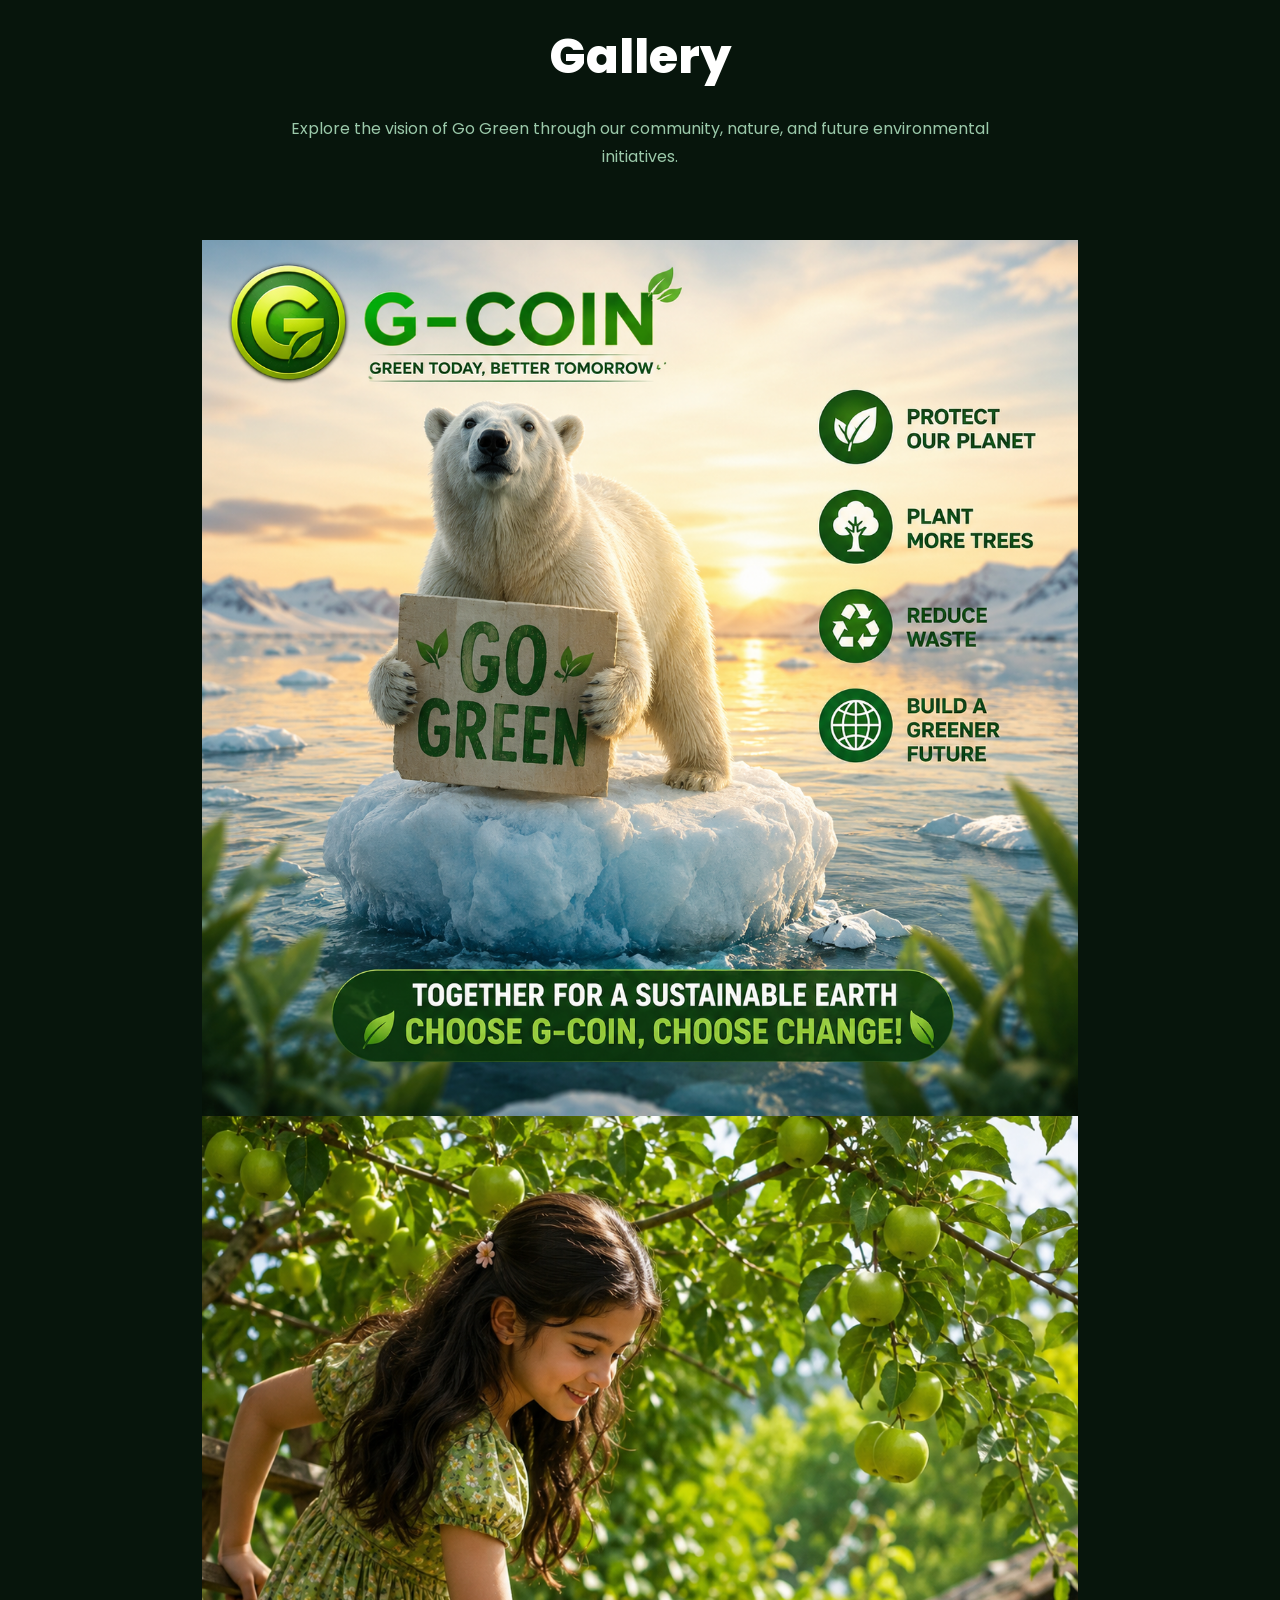
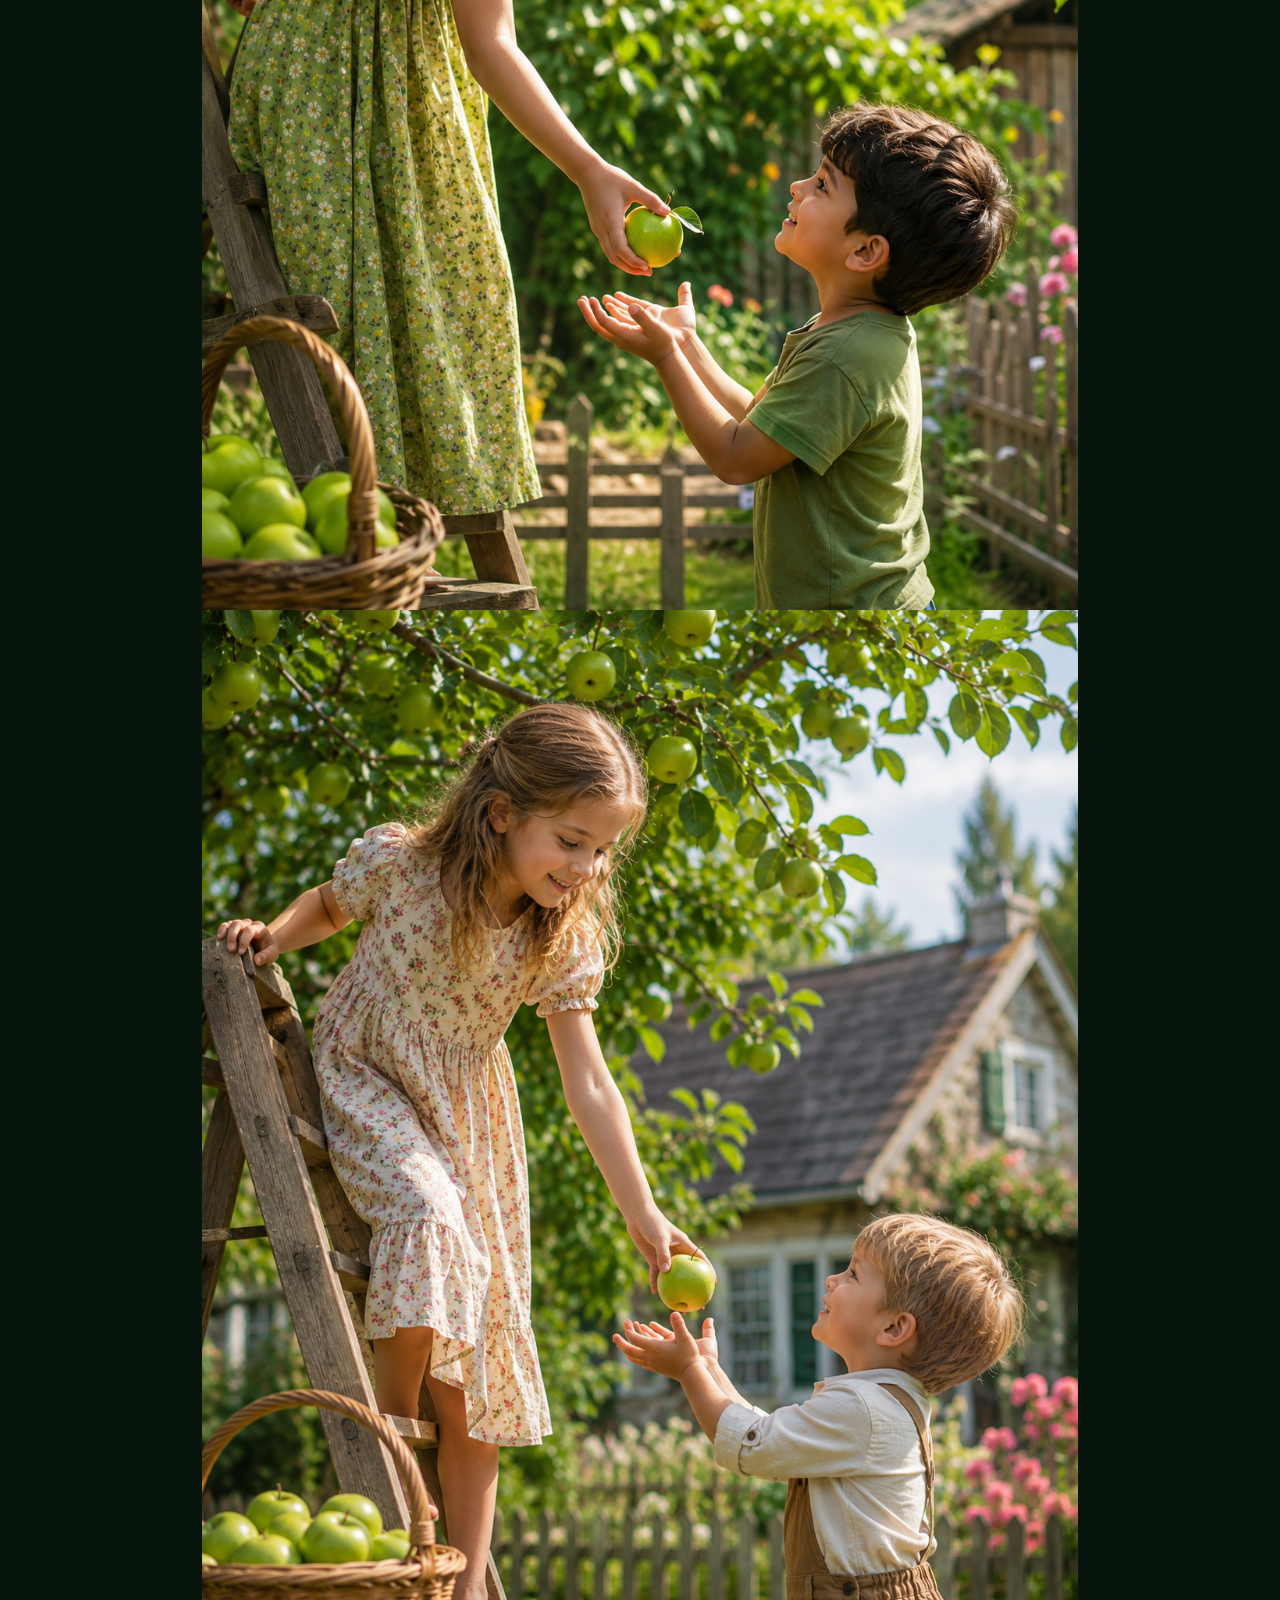
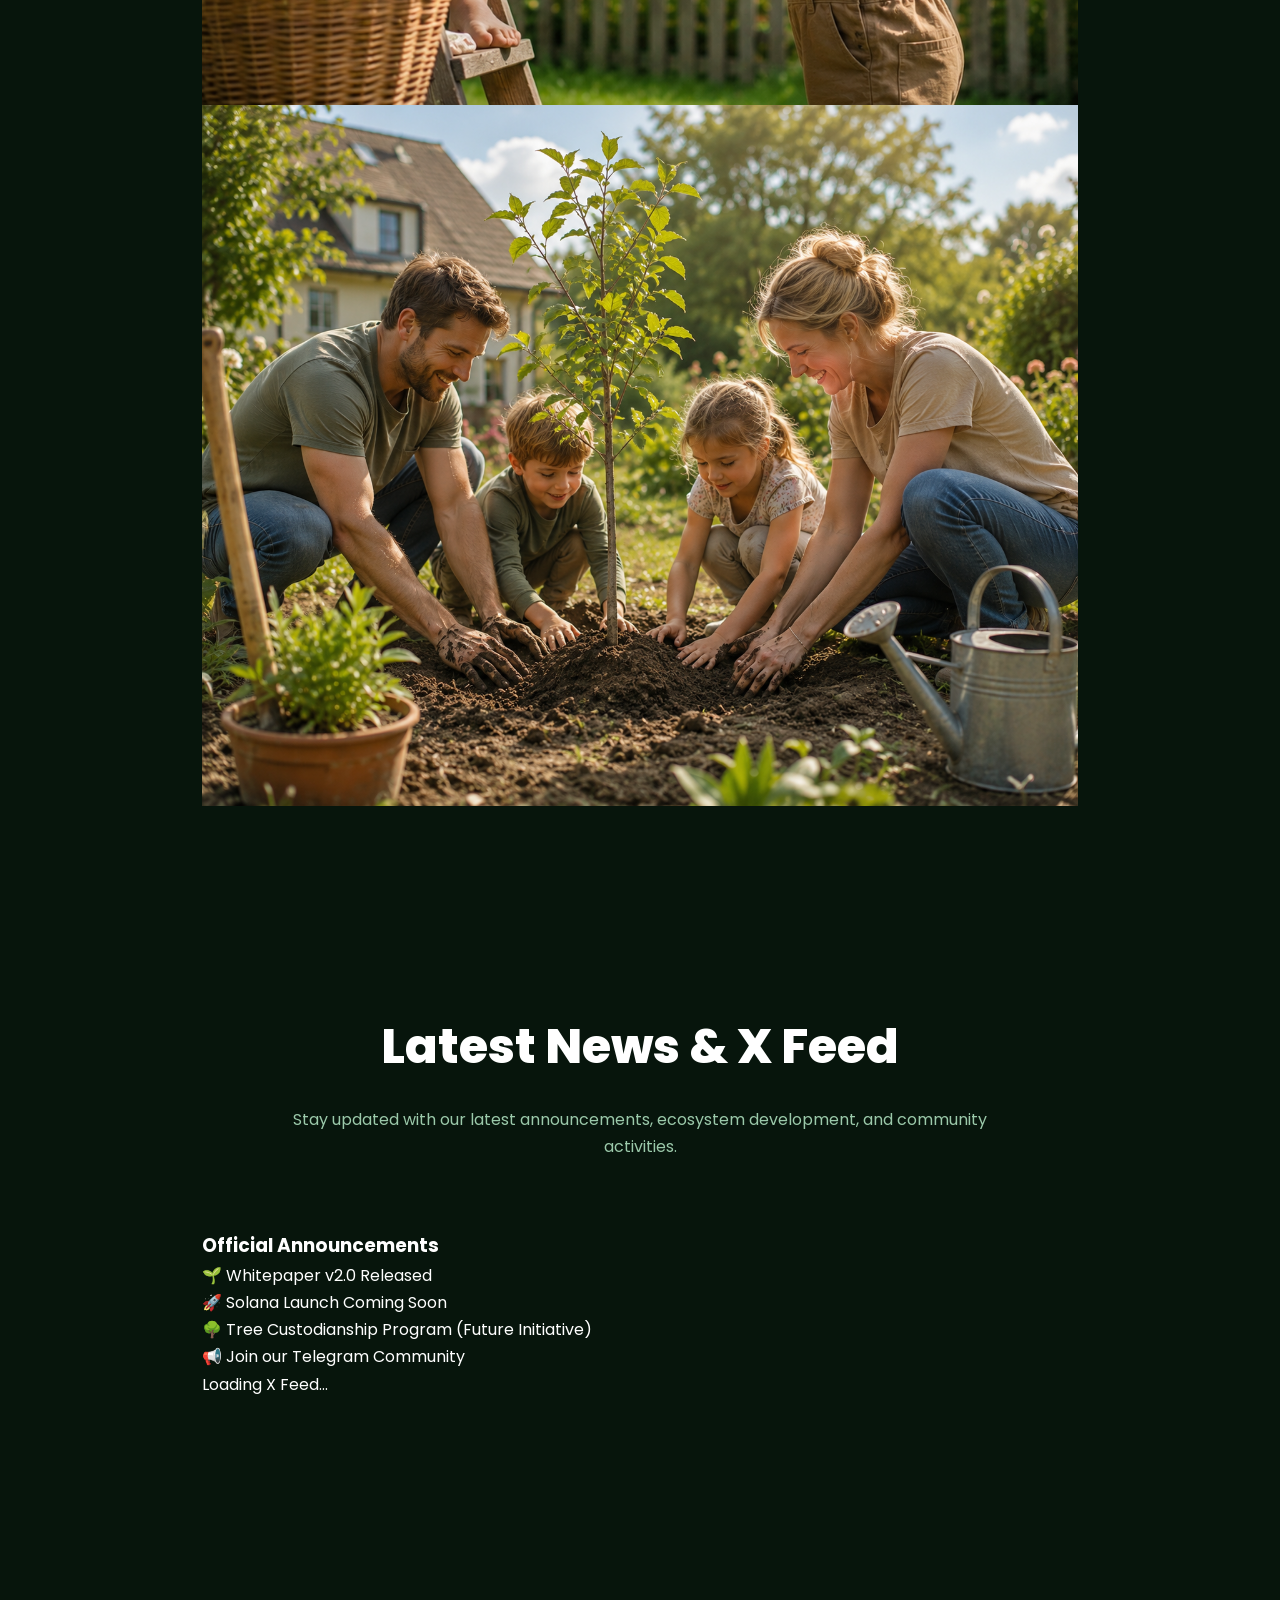
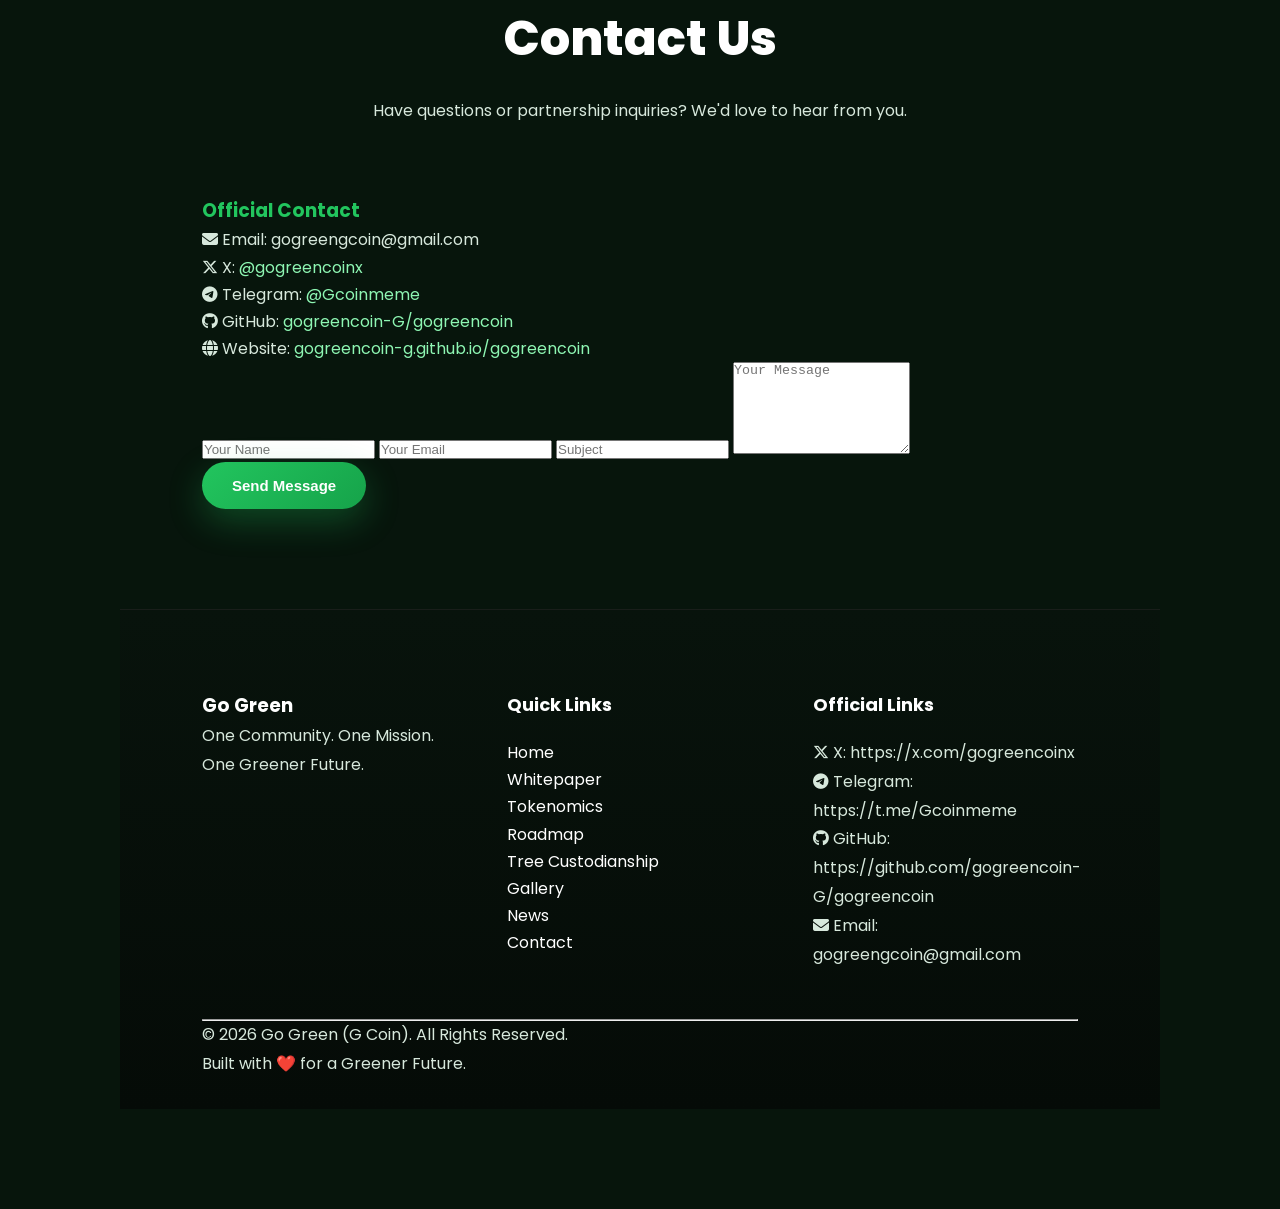
==== commit a05661de: "Update badge text to 'Community-Driven Green Ecosystem'" ====
--- a/index.html
+++ b/index.html
@@ -92,7 +92,7 @@
 <div class="hero-text">
 
 <span class="badge">
-🌿 Solana SPL Token
+🌍 Community-Driven Green Ecosystem
 </span>
 
 <h1>
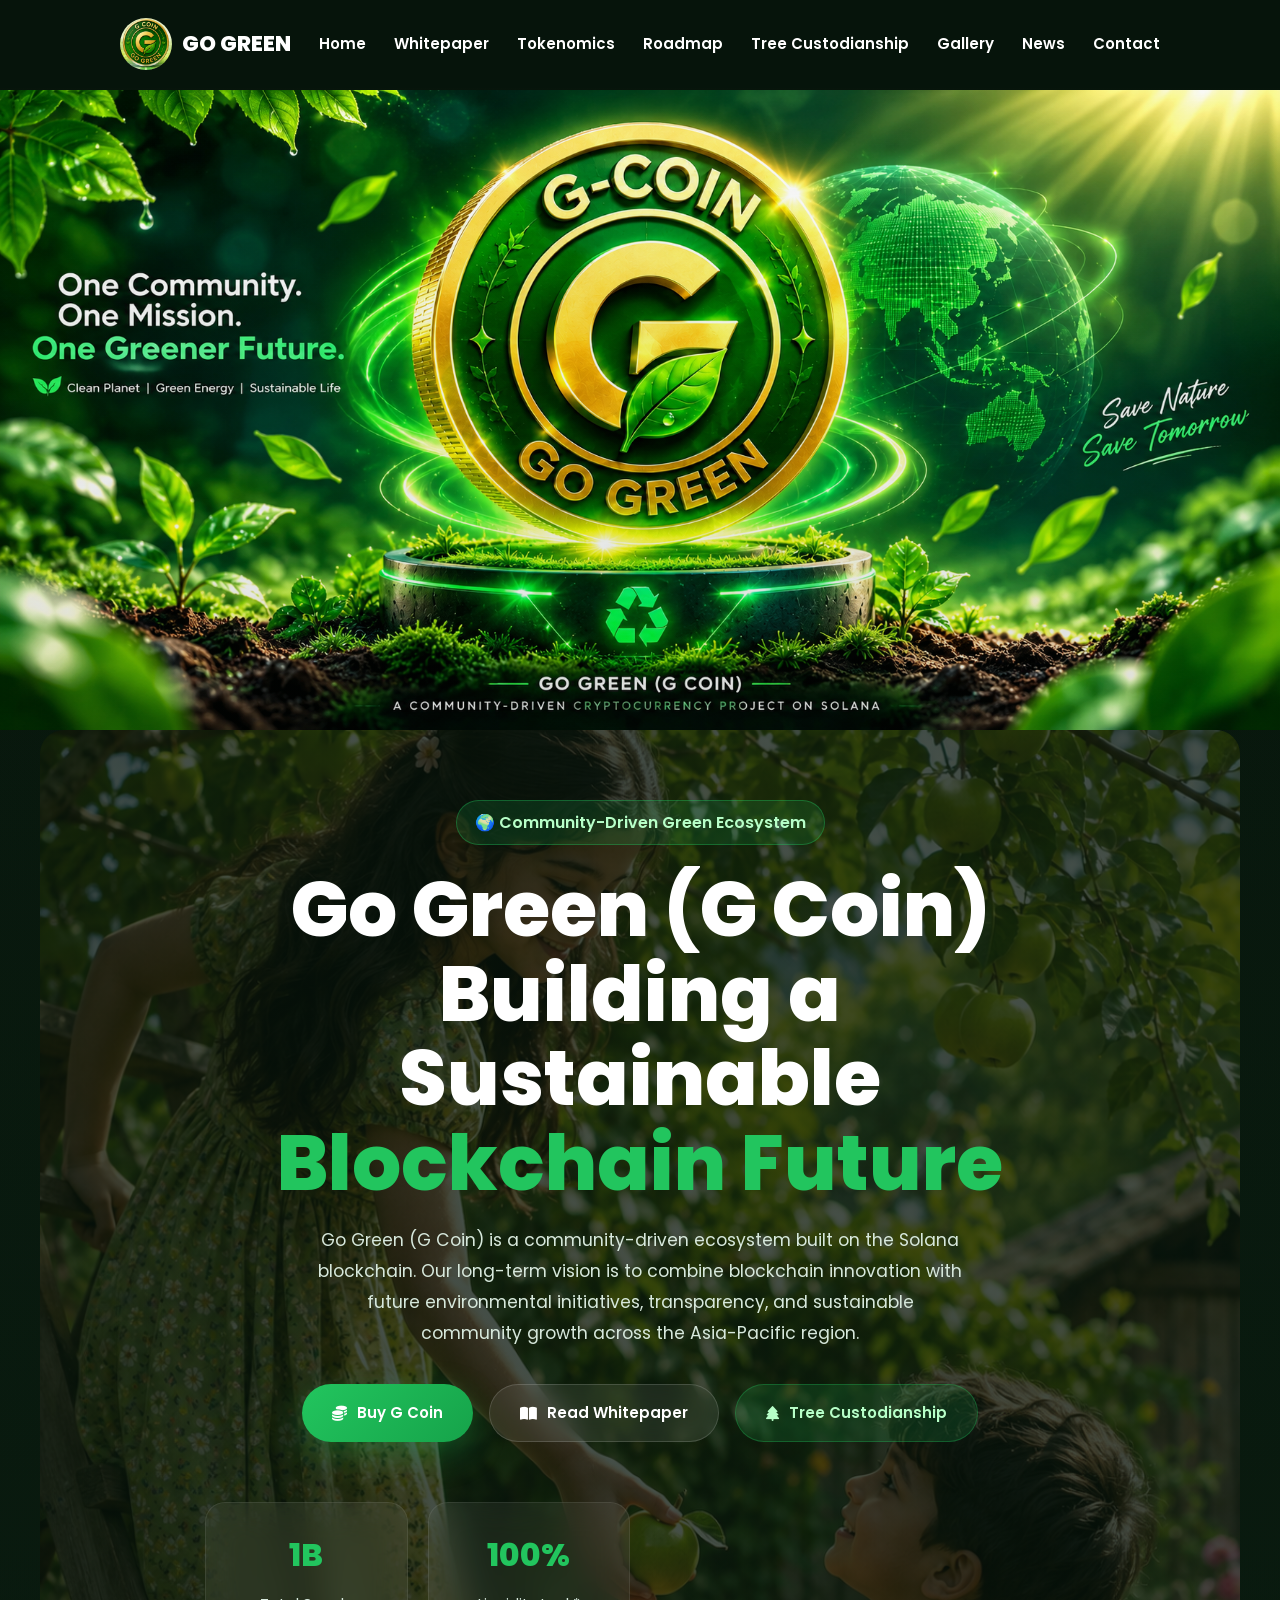
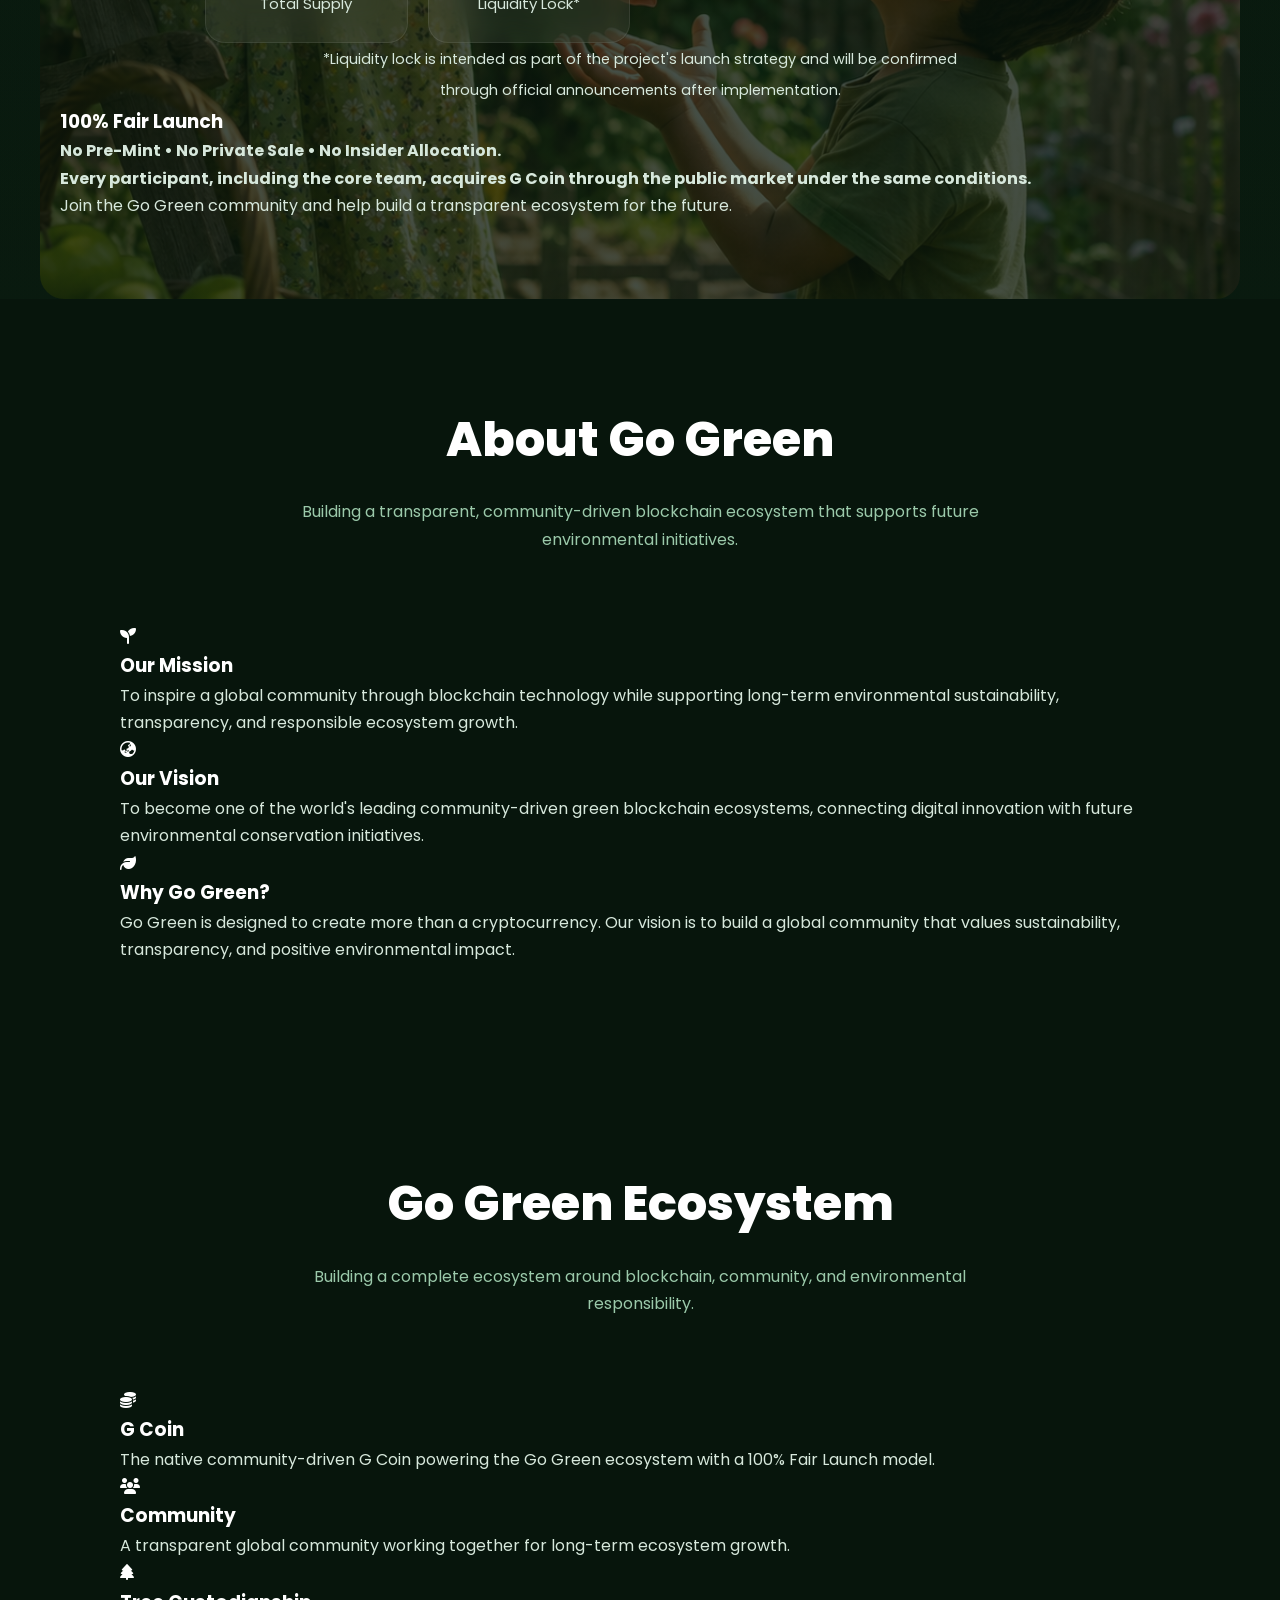
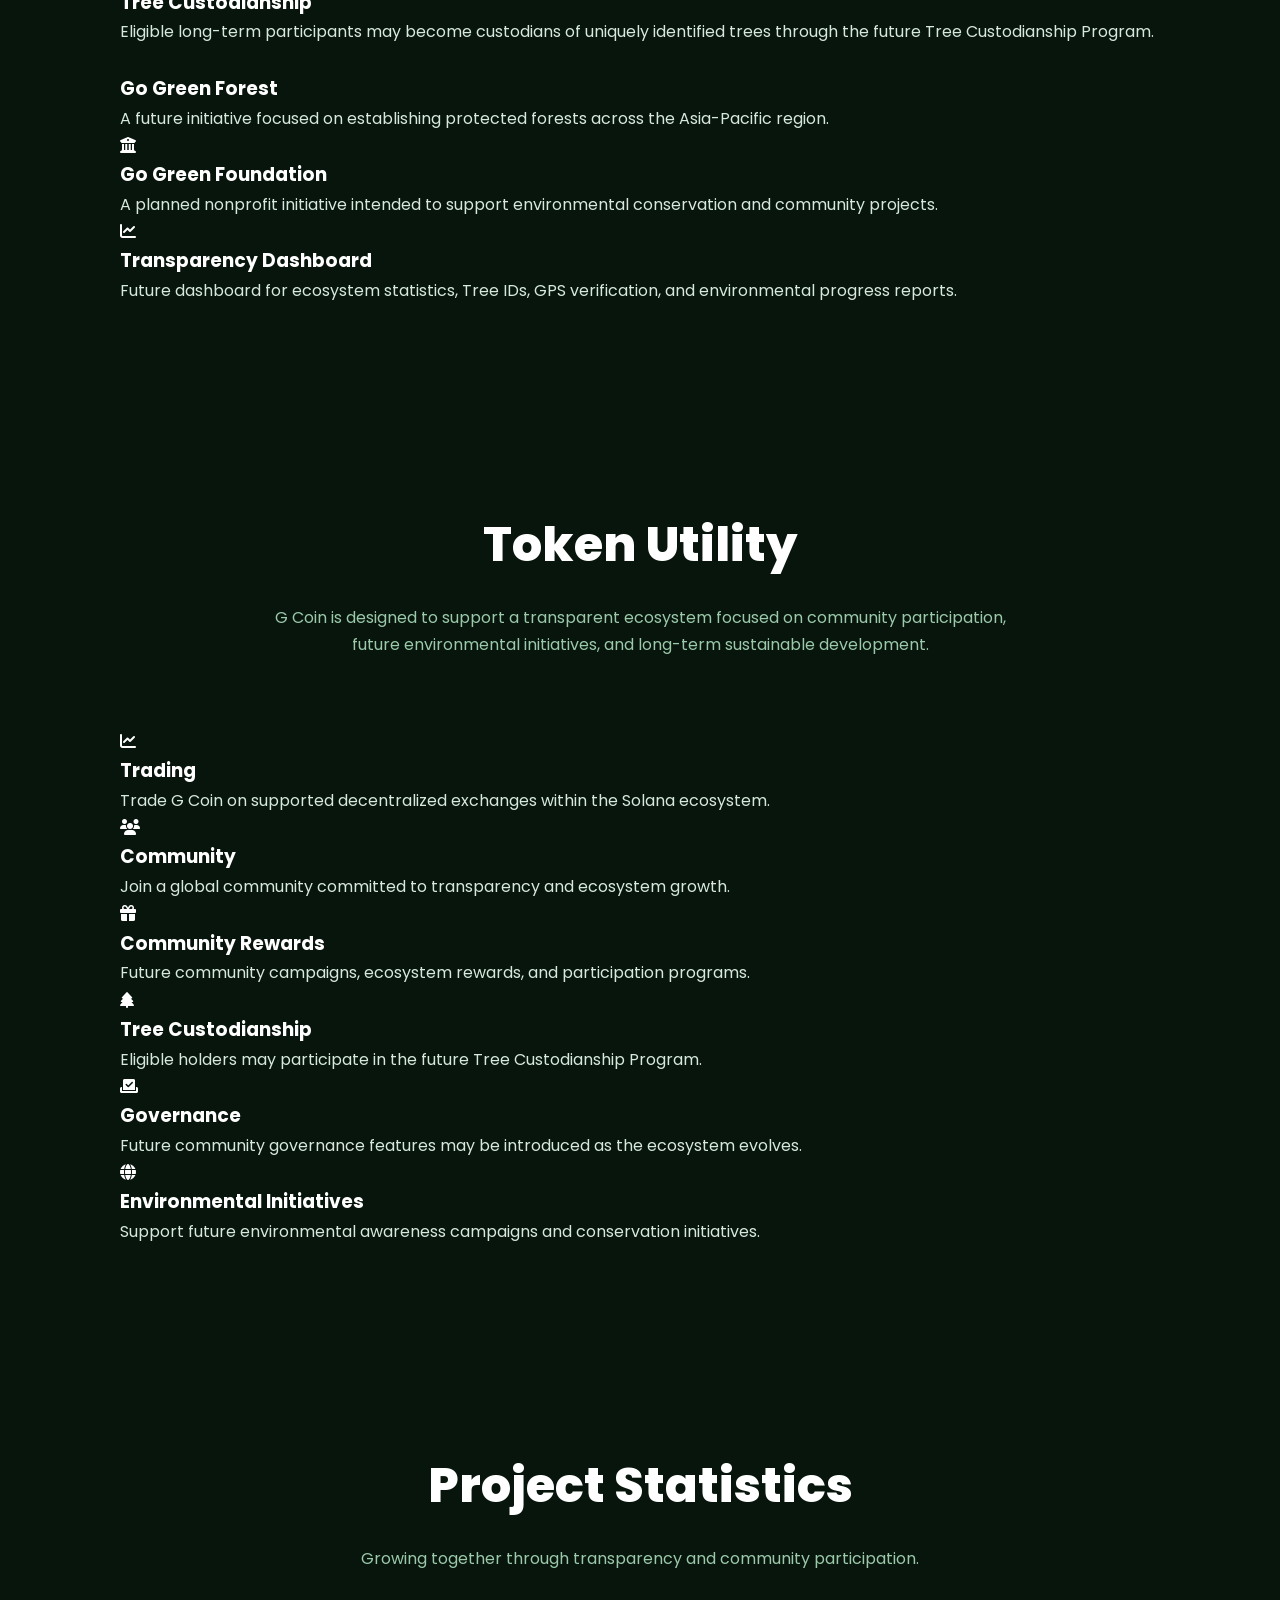
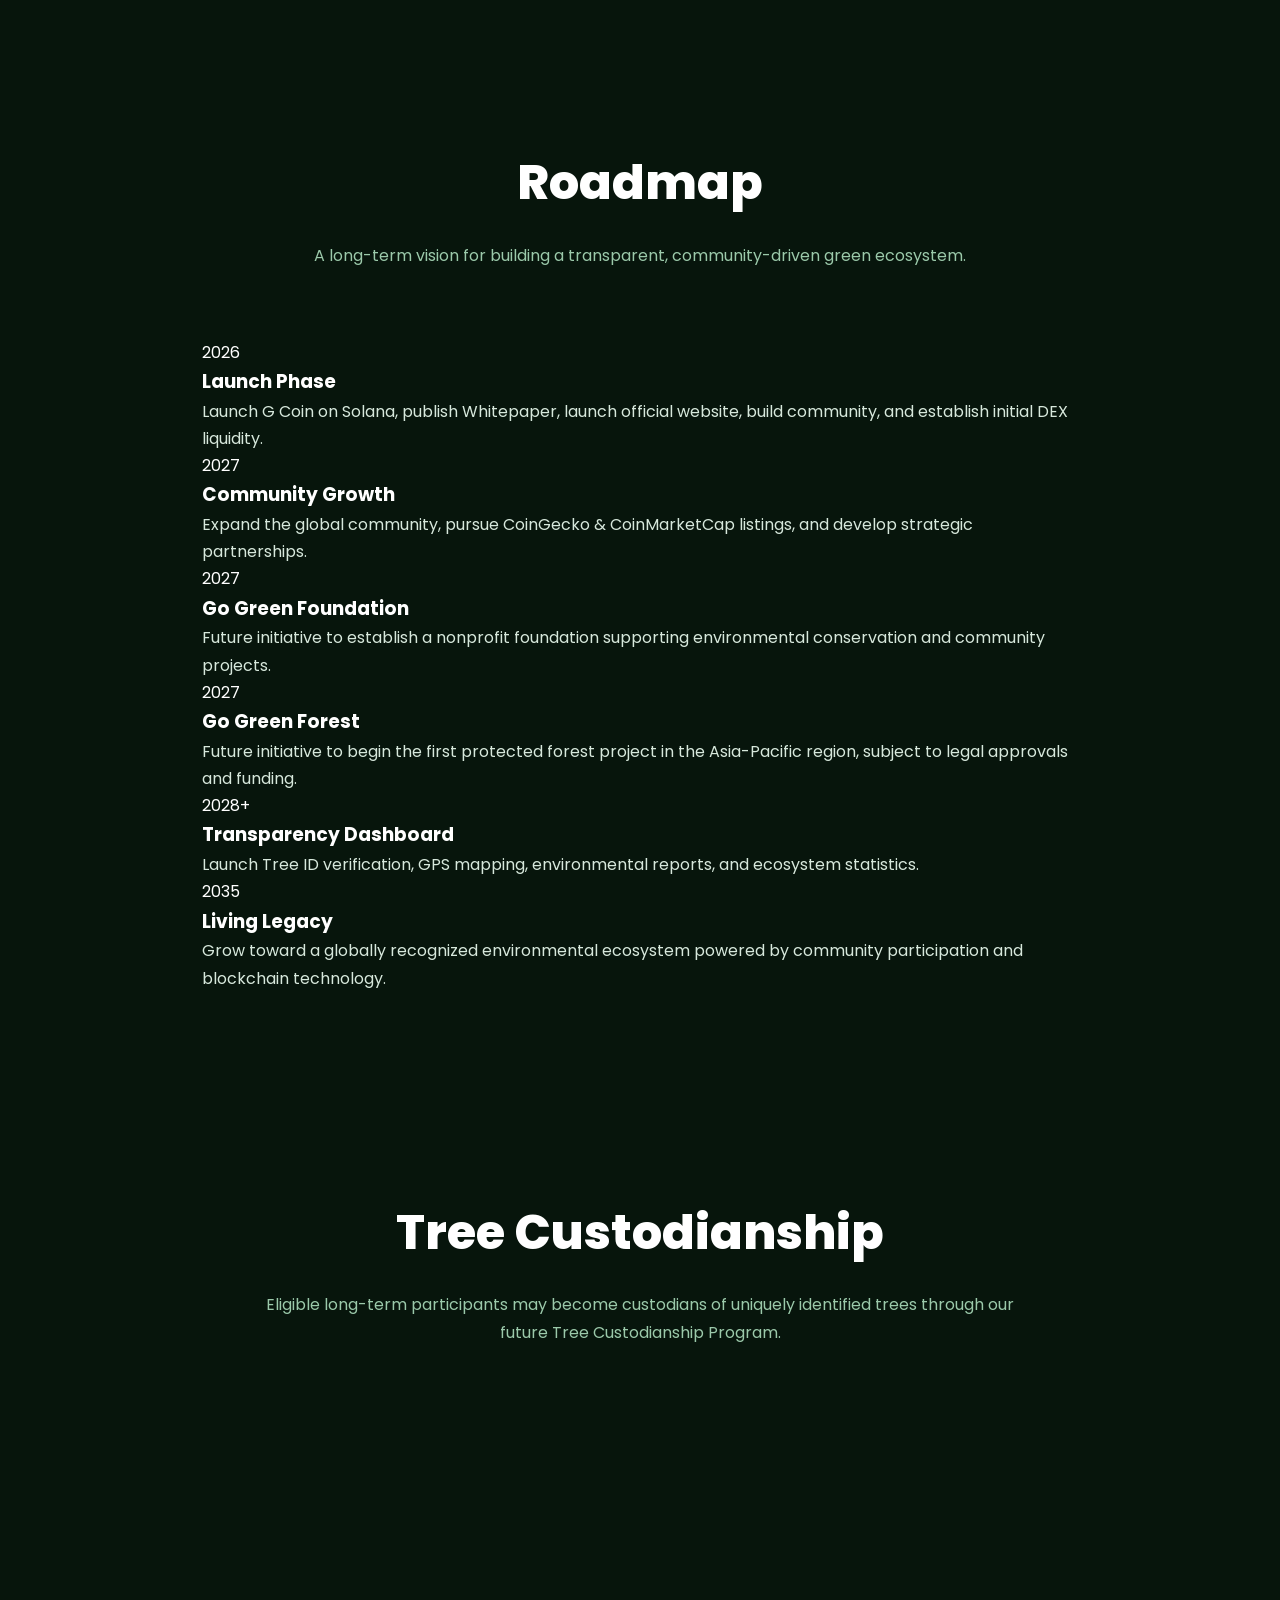
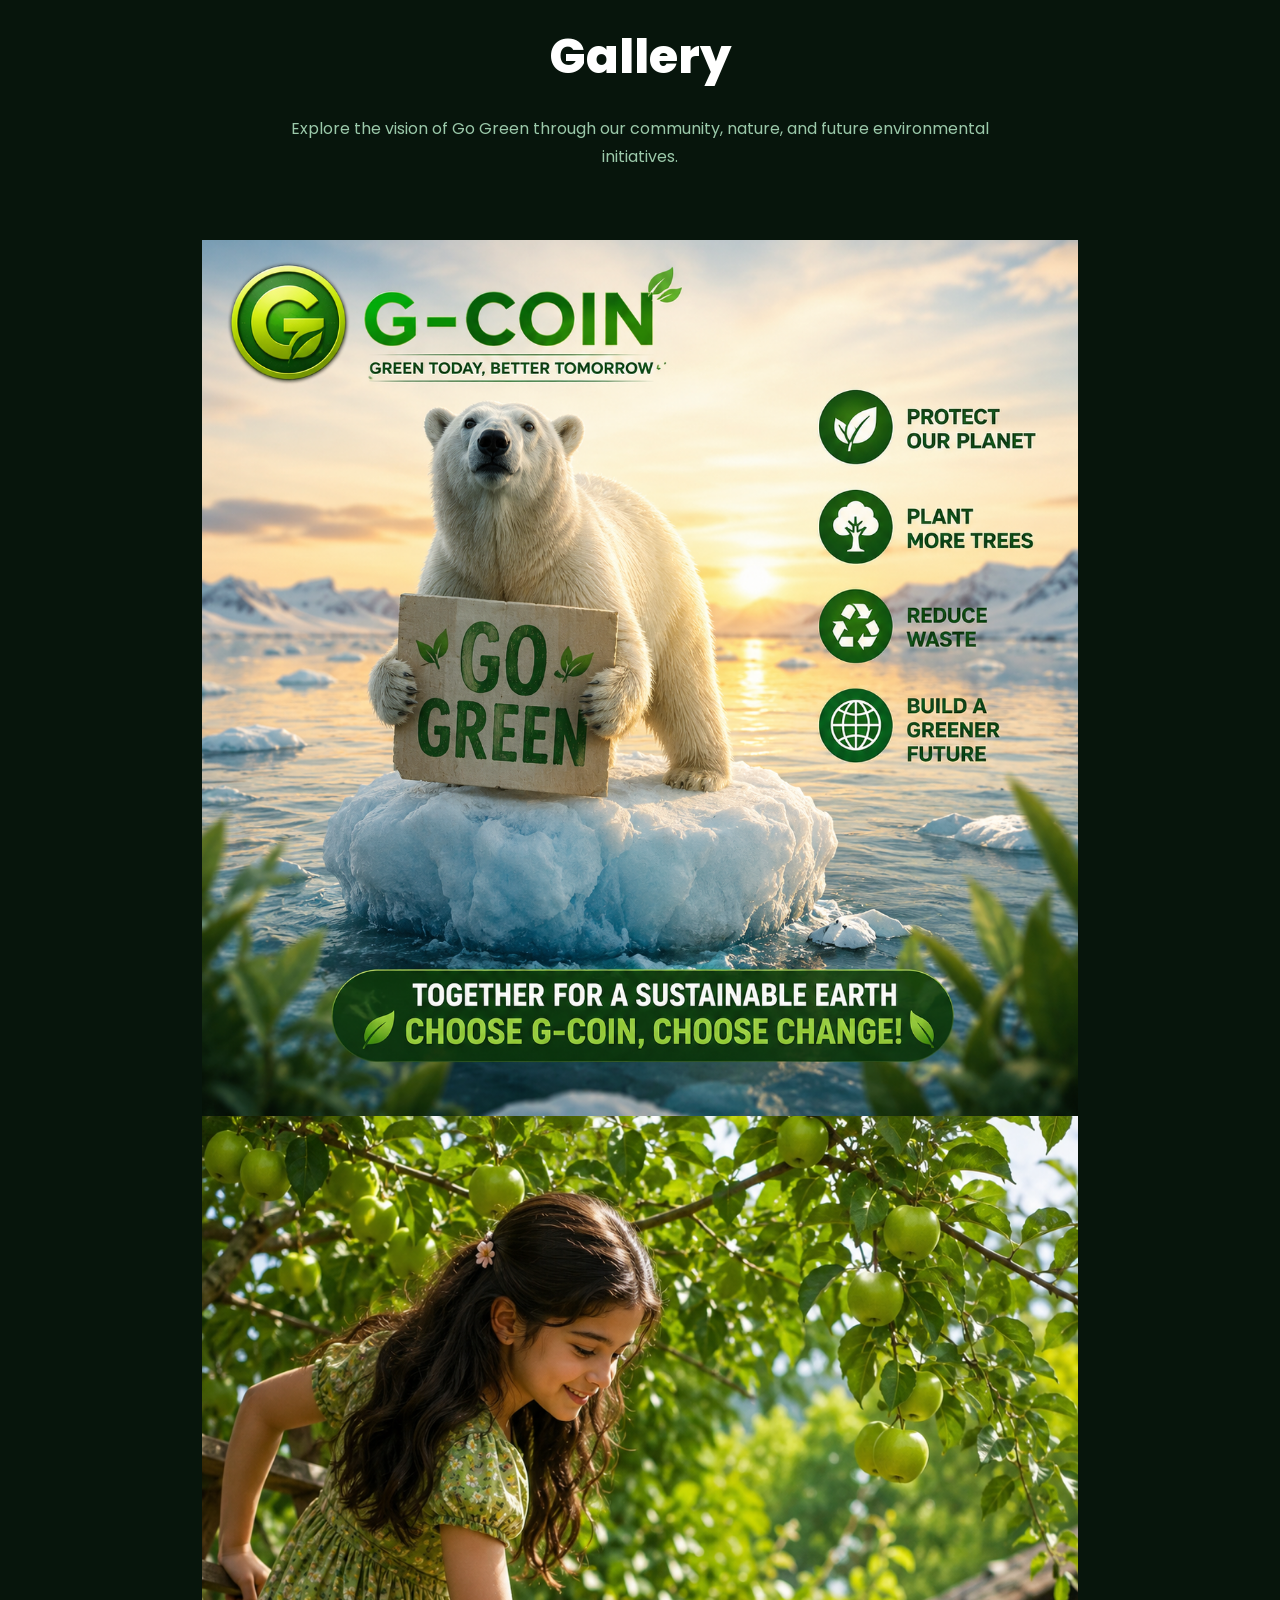
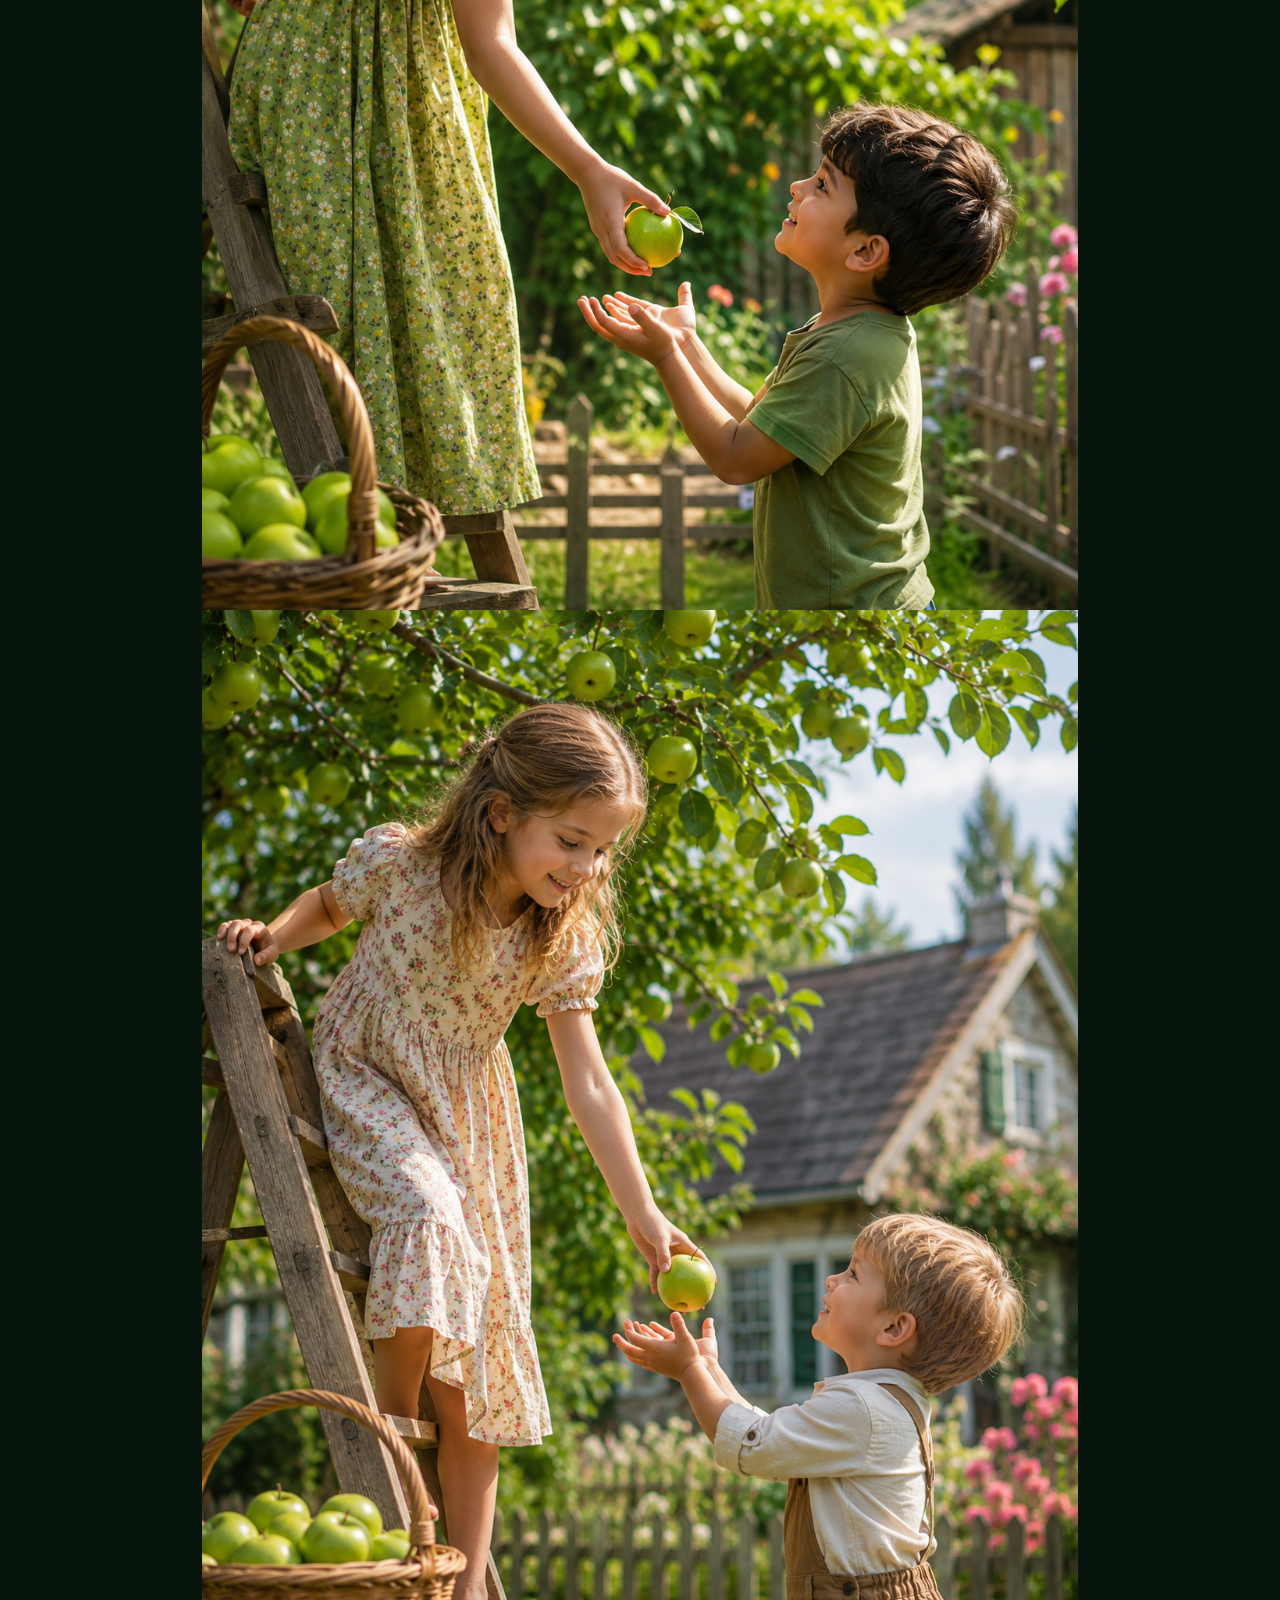
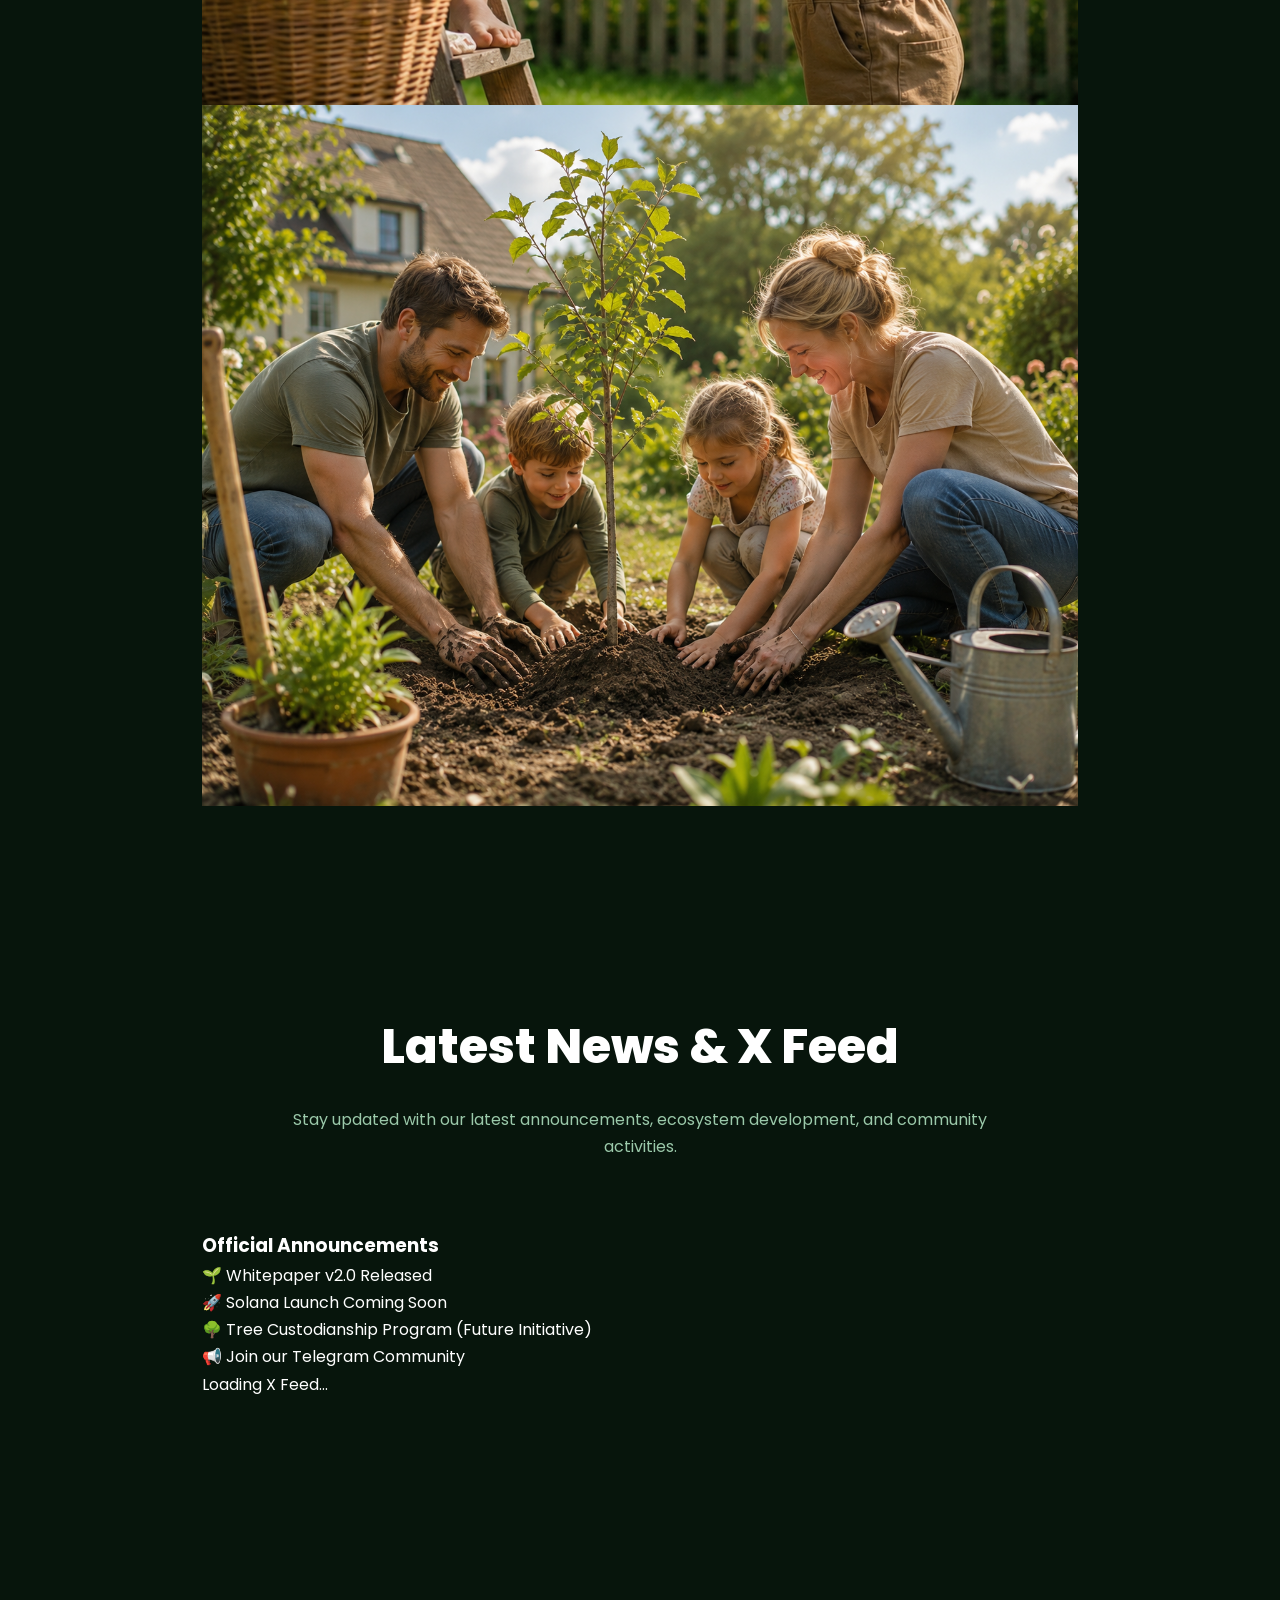
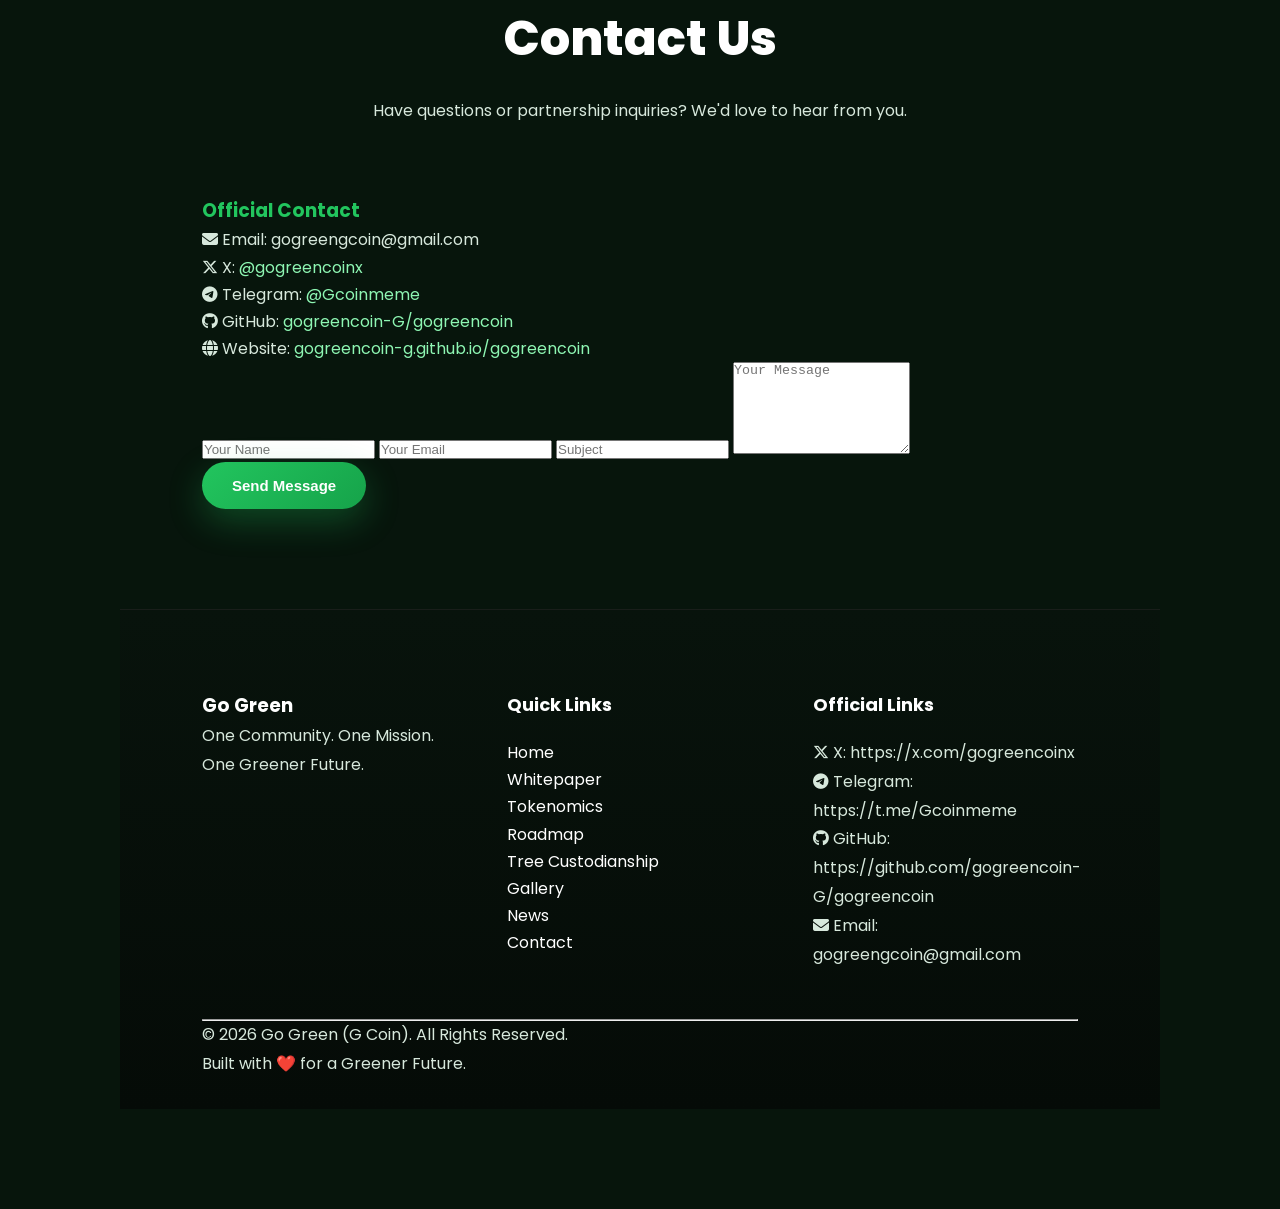
==== commit 929f166b: "Enhance description of G Coin in index.html" ====
--- a/index.html
+++ b/index.html
@@ -291,8 +291,7 @@
 
 <p>
 
-The native Solana SPL token powering the Go Green ecosystem.
-
+The native community-driven G Coin powering the Go Green ecosystem with a 100% Fair Launch model.
 </p>
 
 </div>
